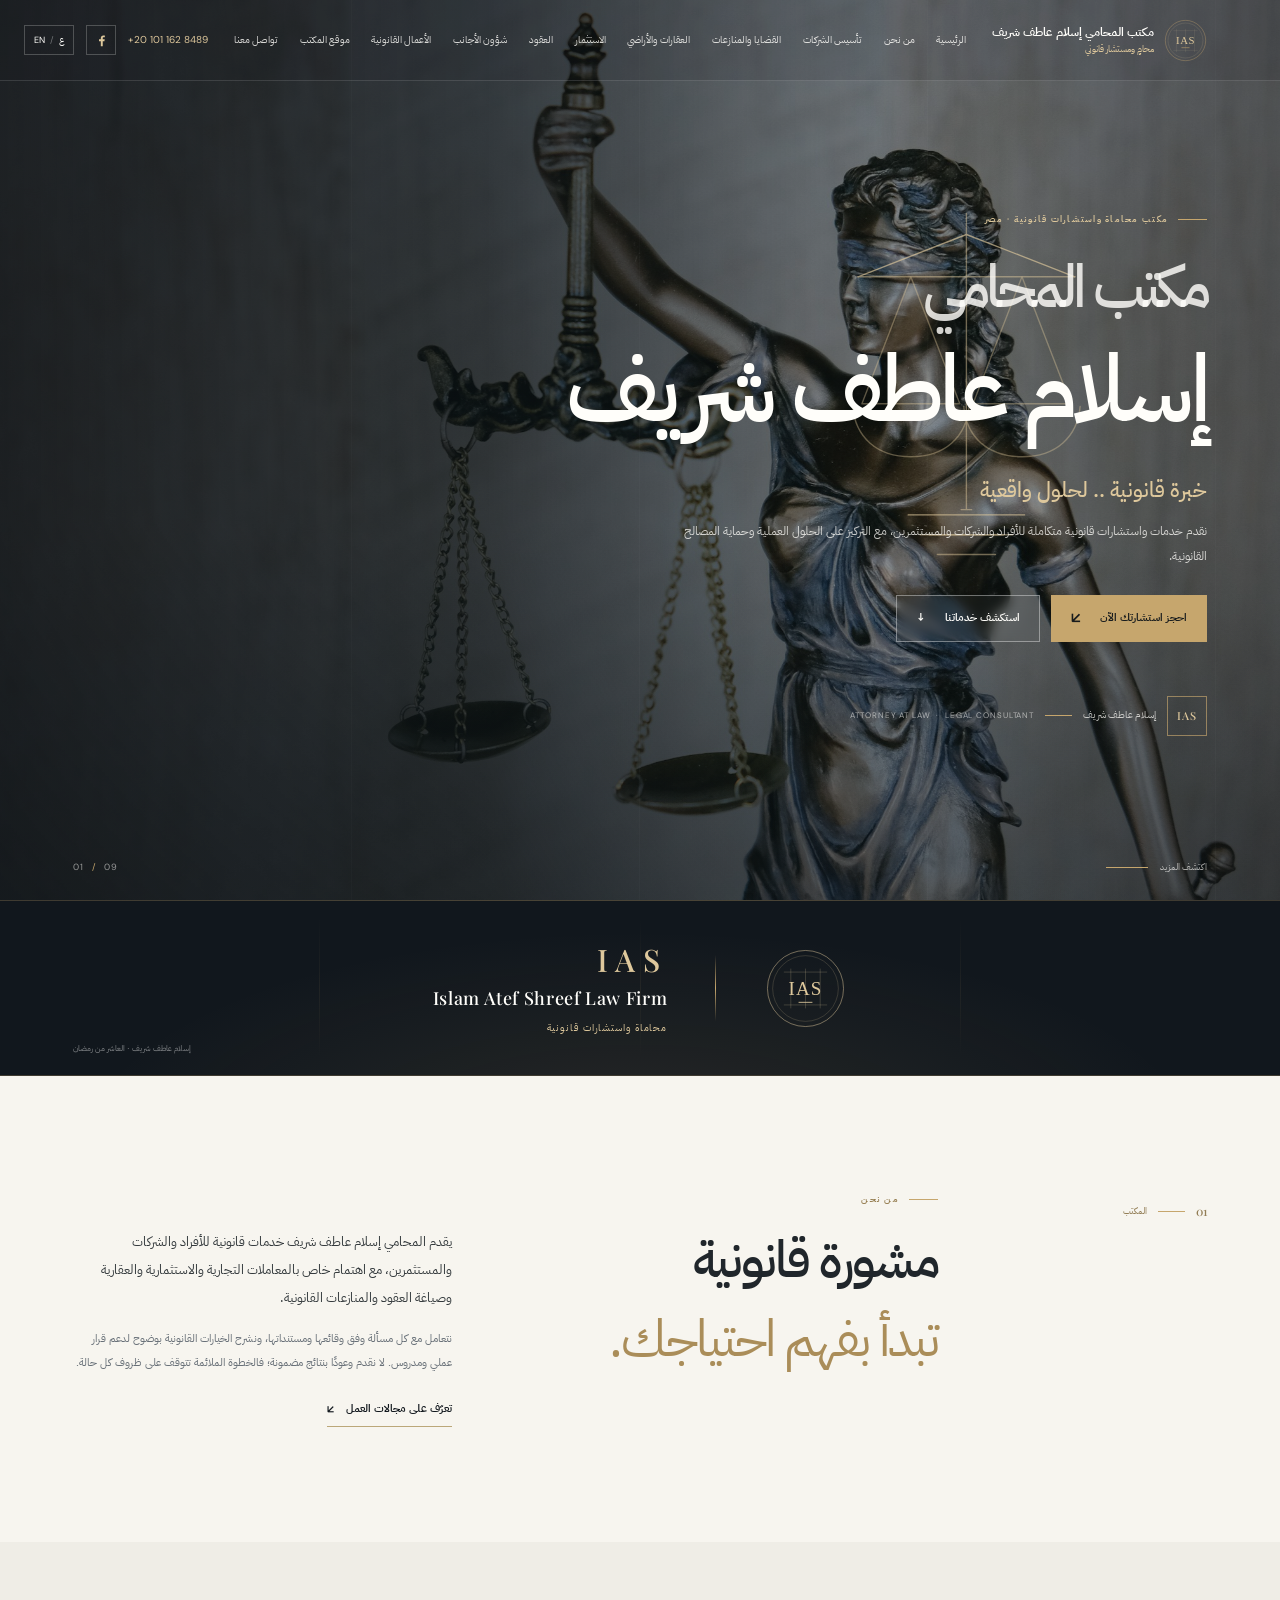
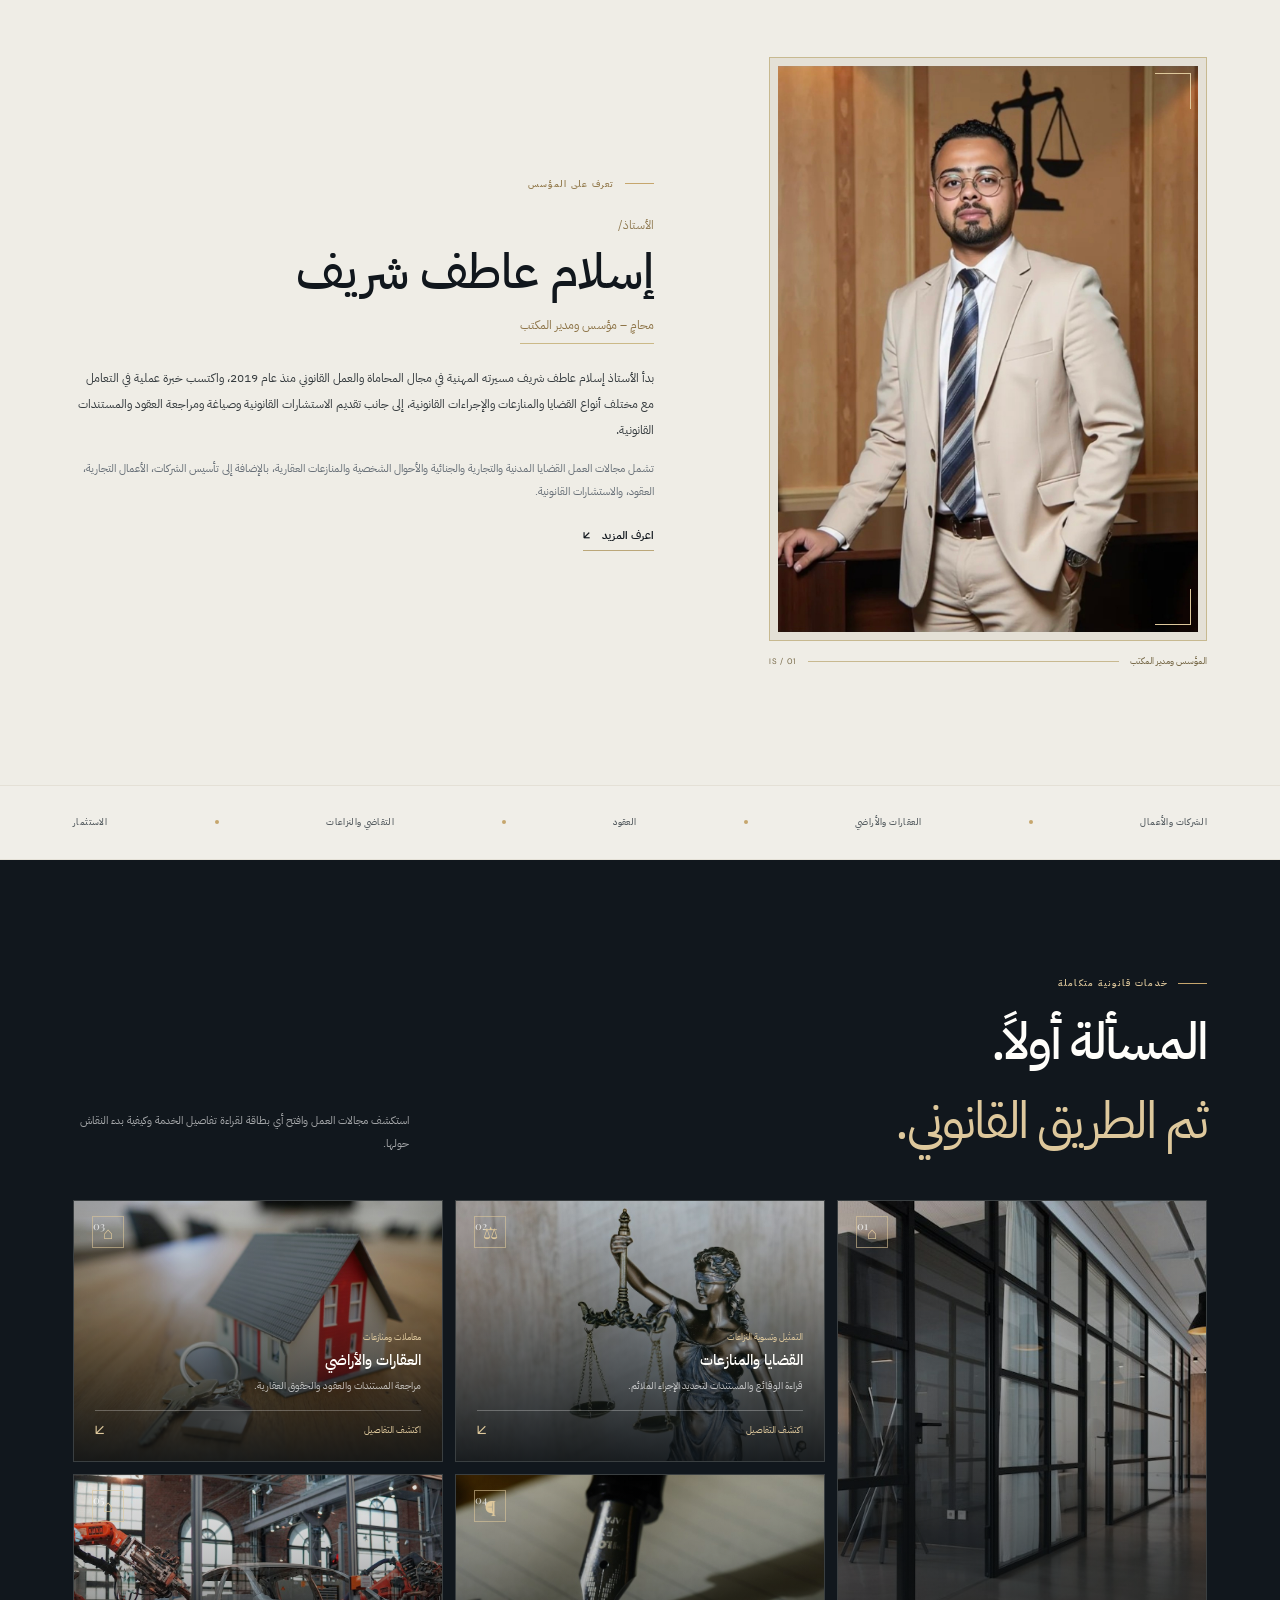
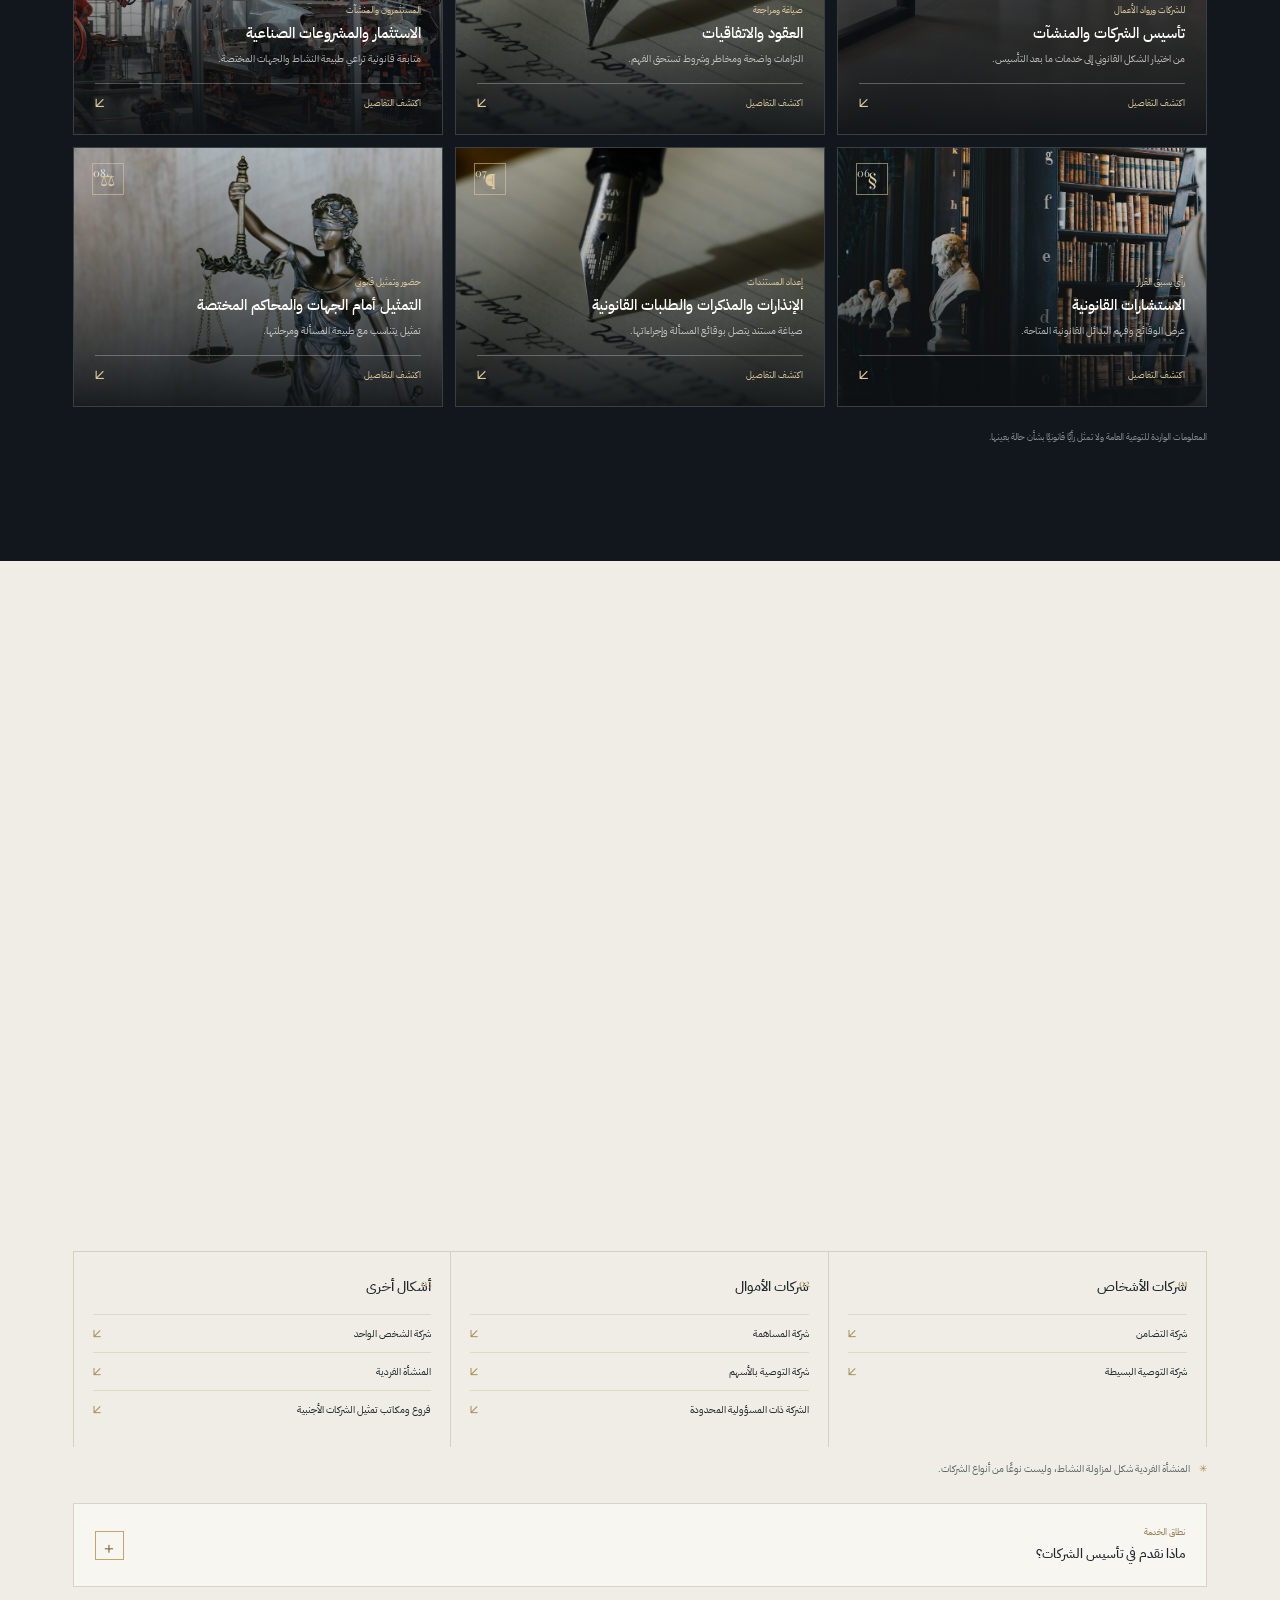
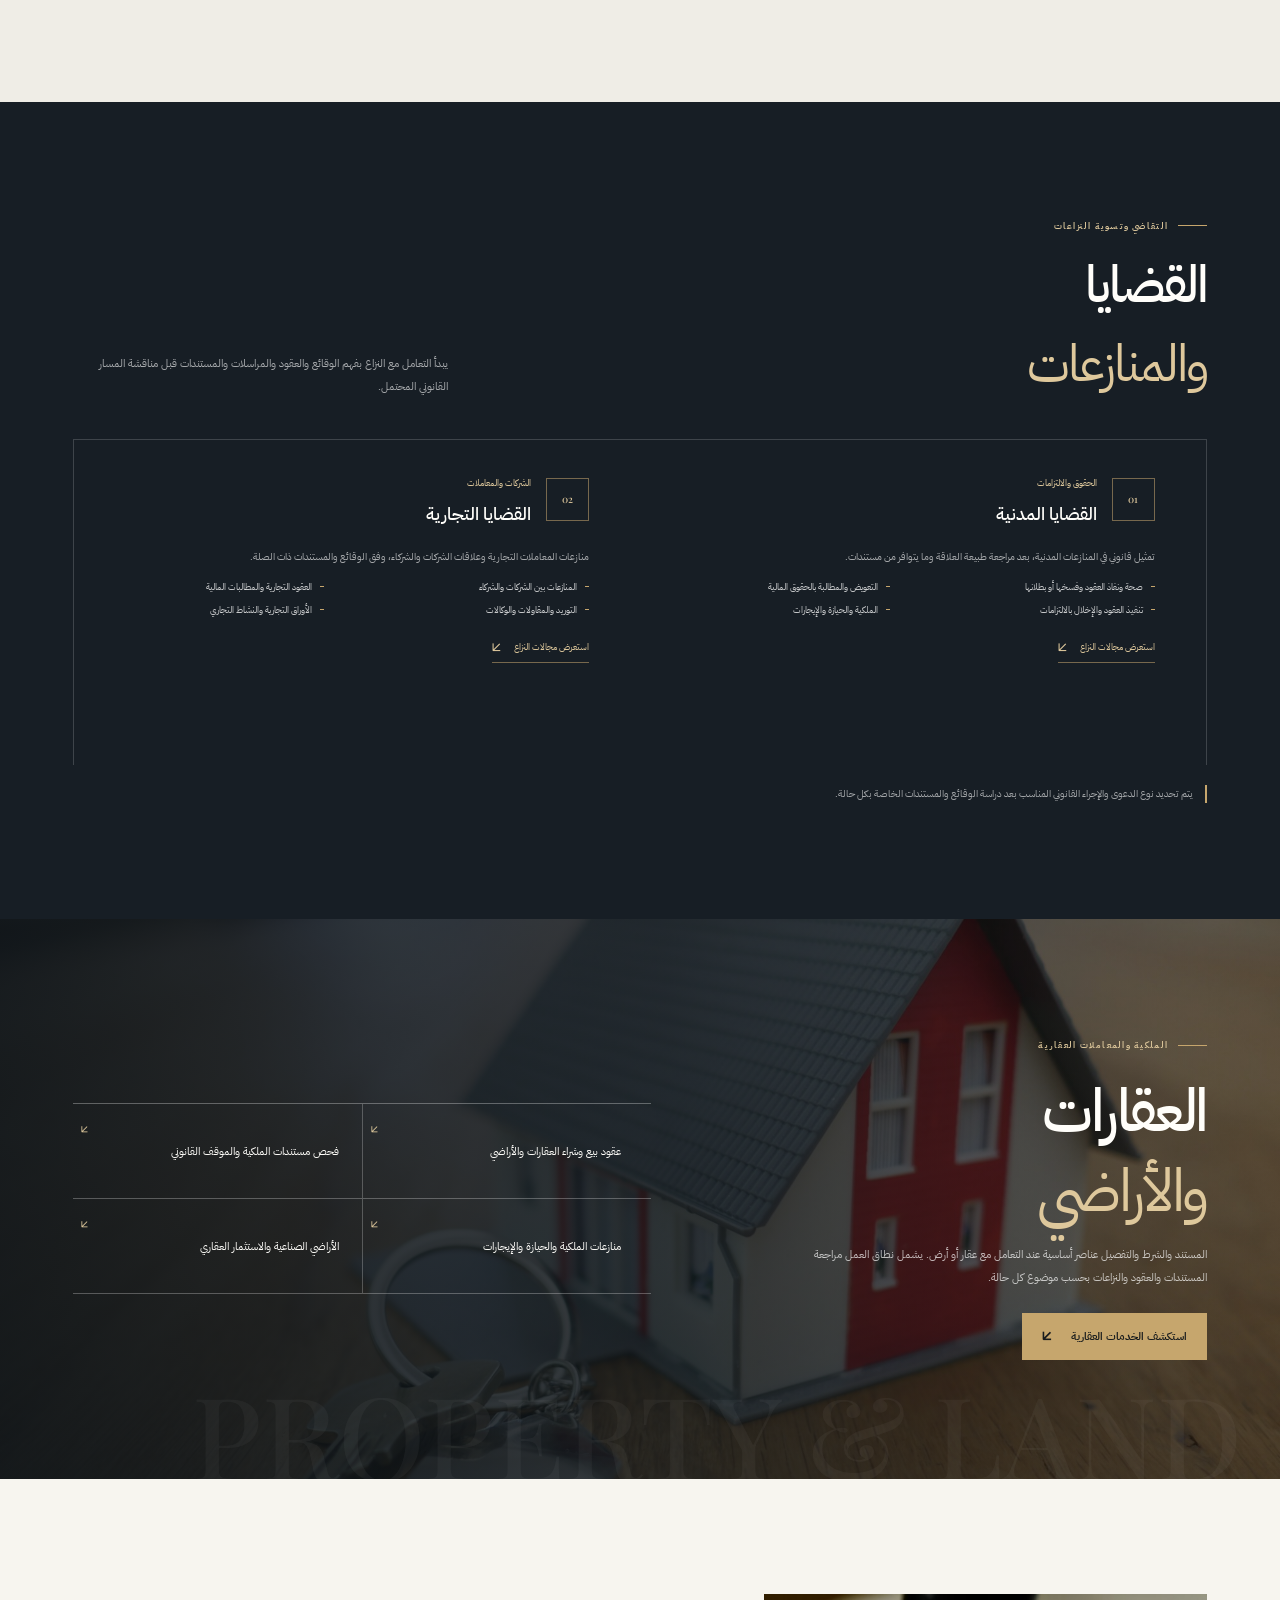
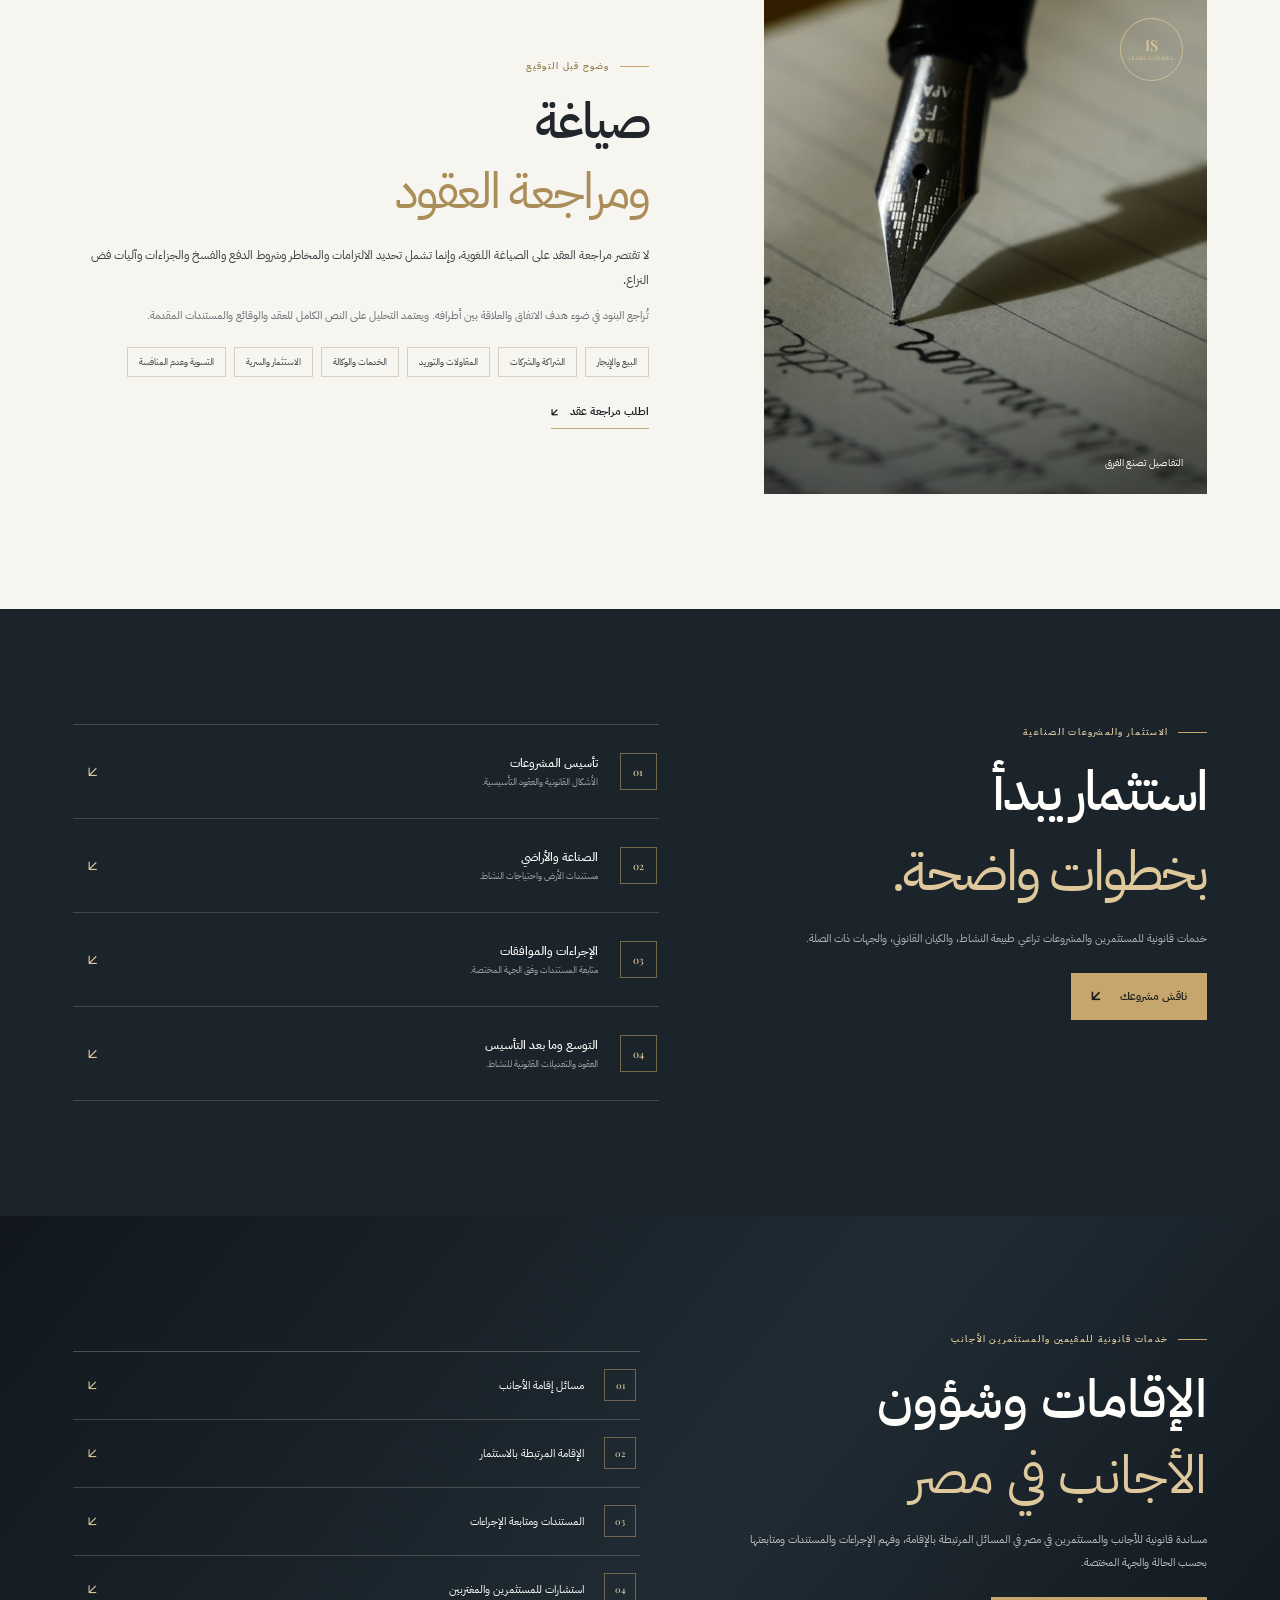
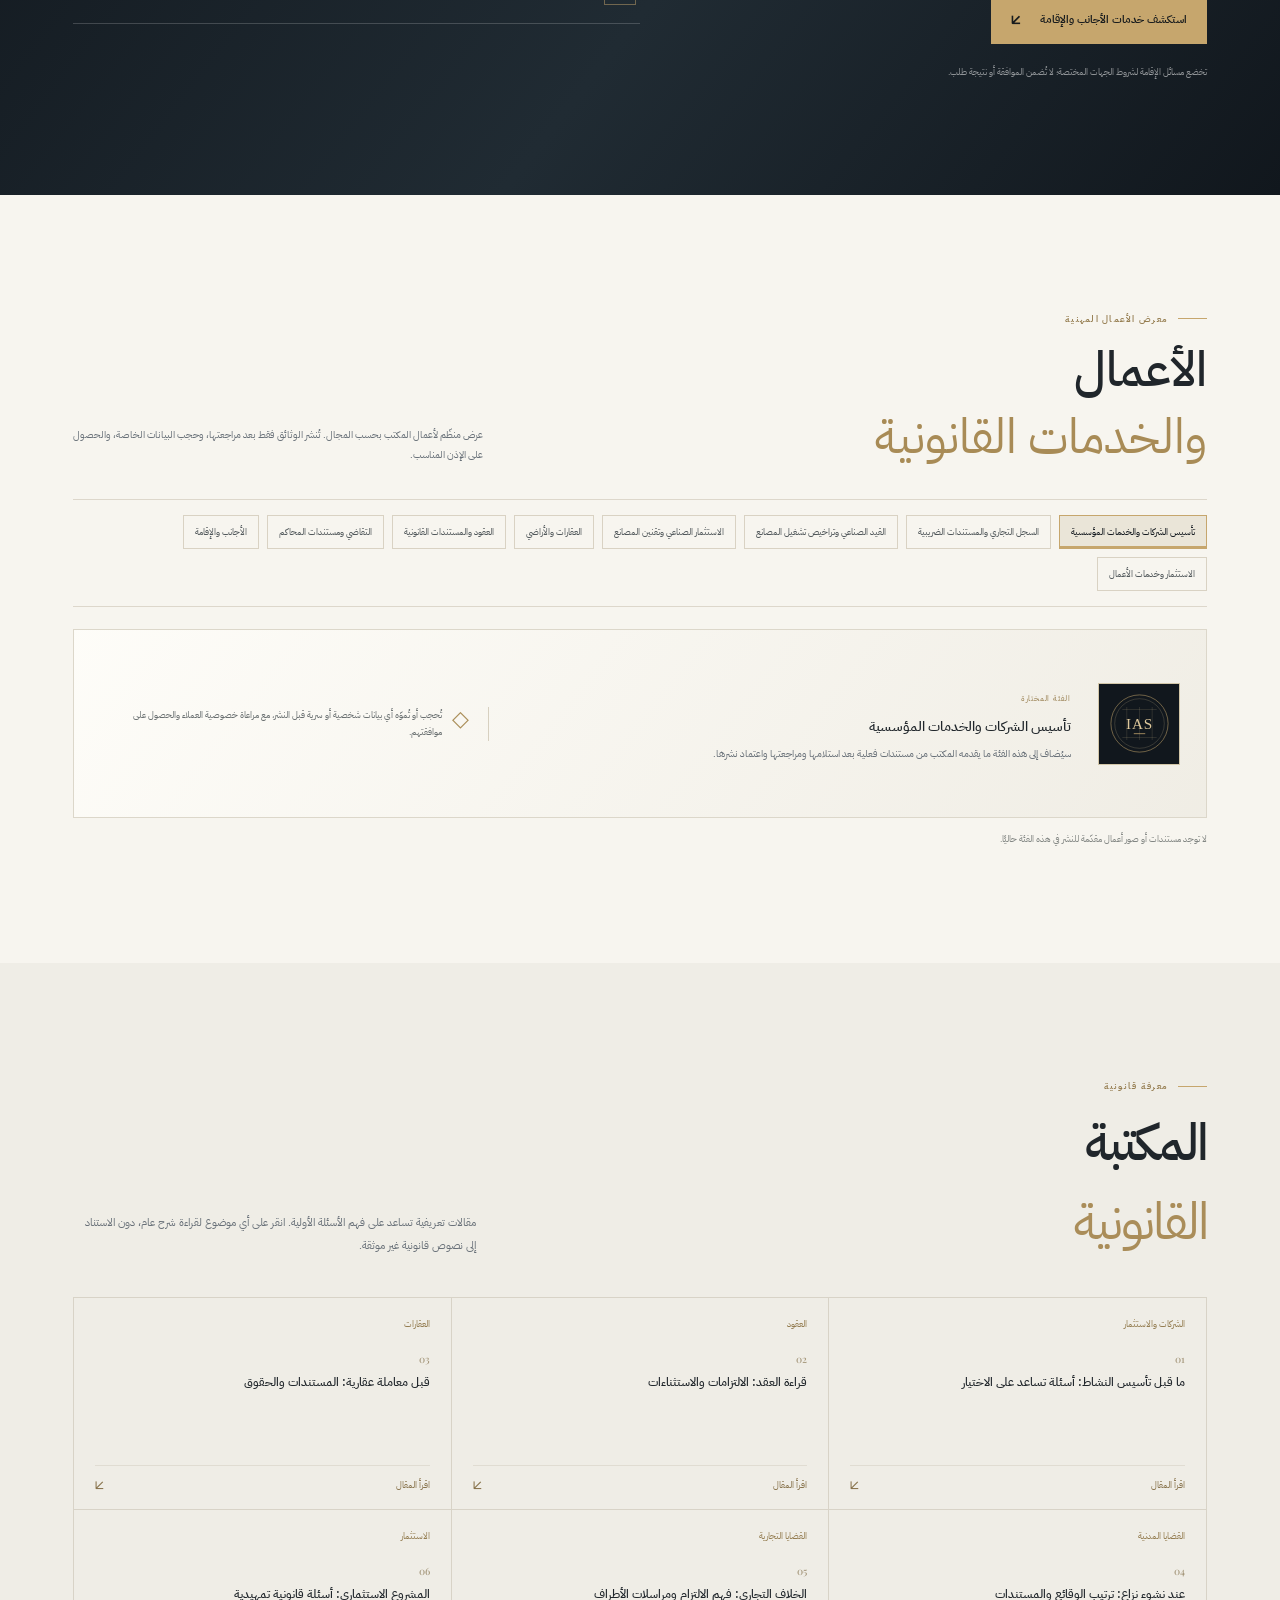
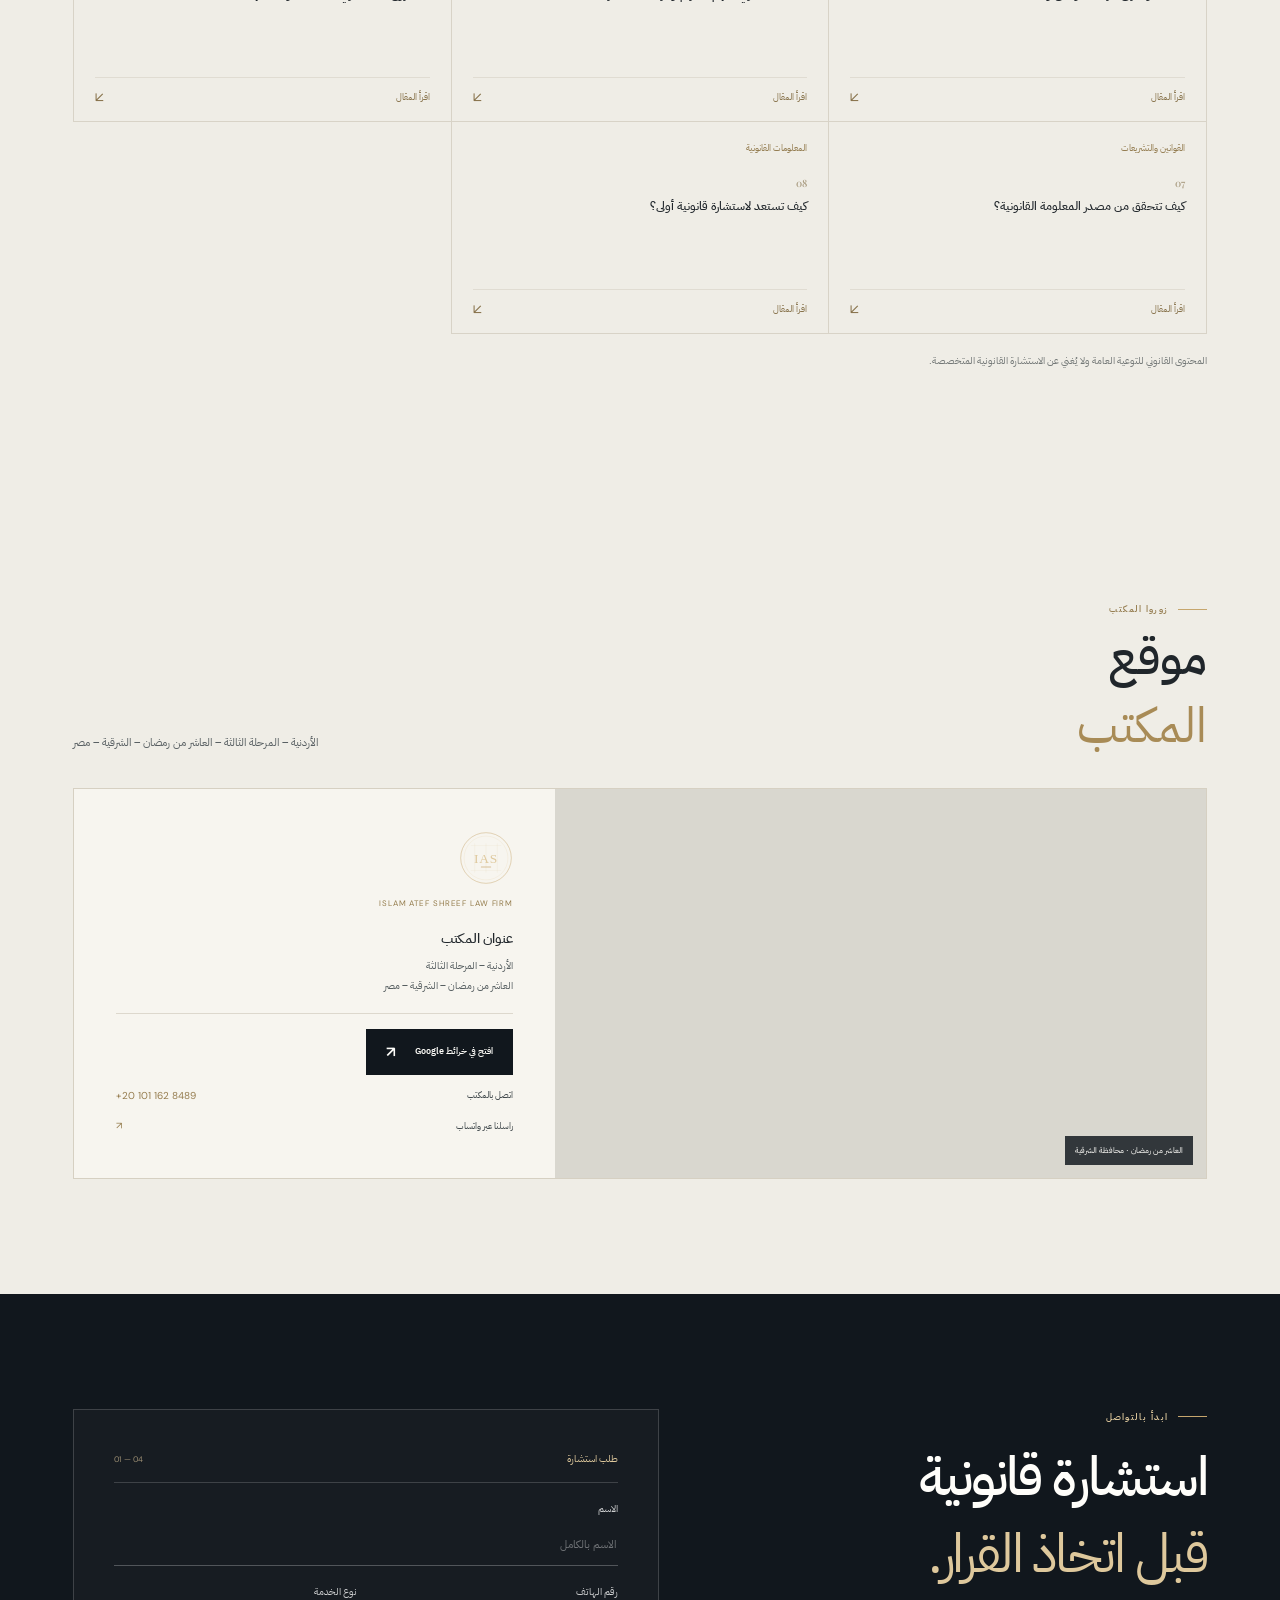
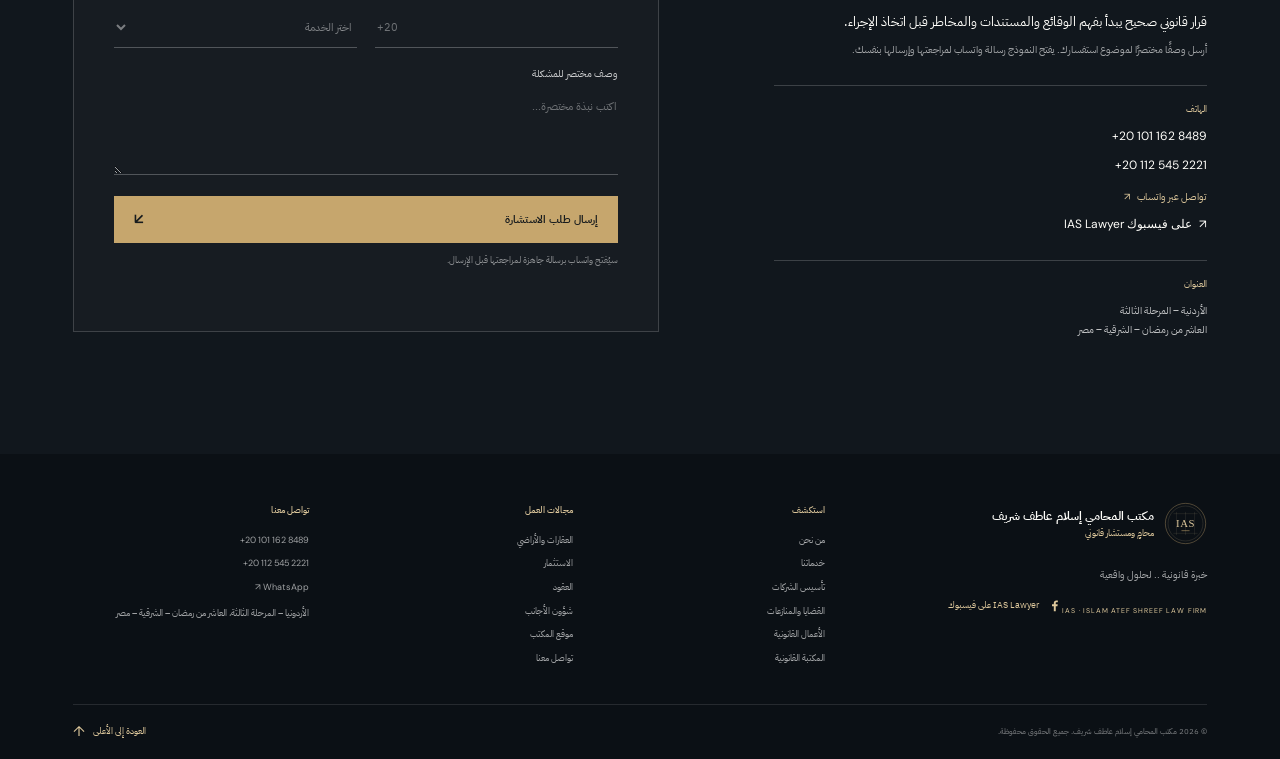
==== index.html @ 376e93d4 "Add files via upload Upload law firm website" ====
<!doctype html>
<html lang="ar" dir="rtl">
<head>
  <meta charset="utf-8">
  <meta name="viewport" content="width=device-width, initial-scale=1">
  <meta name="theme-color" content="#11171d">
  <meta name="description" content="مكتب المحامي إسلام عاطف شريف: خدمات واستشارات قانونية للأفراد والشركات والمستثمرين في العاشر من رمضان والشرقية، مصر.">
  <meta name="keywords" content="محامي العاشر من رمضان, تأسيس شركات مصر, محامي عقارات الشرقية, استشارات قانونية مصر, Islam Atef Shreef Law Firm">
  <meta property="og:type" content="website">
  <meta property="og:title" content="مكتب المحامي إسلام عاطف شريف | ISLAM ATEF SHREEF LAW FIRM">
  <meta property="og:description" content="خبرة قانونية .. لحلول واقعية. خدمات قانونية للأفراد والشركات والمستثمرين في مصر.">
  <meta property="og:image" content="public/images/islam-atef.jpg">
  <meta property="og:locale" content="ar_EG">
  <meta property="og:locale:alternate" content="en_US">
  <title>مكتب المحامي إسلام عاطف شريف | ISLAM ATEF SHREEF LAW FIRM</title>
  <link rel="icon" type="image/svg+xml" href="assets/favicon.svg">
  <link rel="stylesheet" href="assets/fonts.css">
  <link rel="stylesheet" href="style.css">
  <script type="application/ld+json">
  {
    "@context":"https://schema.org",
    "@type":"LegalService",
    "name":"Islam Atef Shreef Law Firm",
    "alternateName":"مكتب المحامي إسلام عاطف شريف",
    "telephone":["+20 101 162 8489","+20 112 545 2221"],
    "address":{"@type":"PostalAddress","streetAddress":"El Ordonia, Phase 3","addressLocality":"10th of Ramadan City","addressRegion":"Sharqia","addressCountry":"EG"},
    "availableLanguage":["Arabic","English"]
  }
  </script>
  <script src="script.js" defer></script>
</head>
<body>
  <a class="skip-link" href="#main" data-i18n="skip">انتقل إلى المحتوى</a>
  <header class="site-header" id="top">
    <div class="header-inner container">
      <a class="brand" href="#top" aria-label="مكتب المحامي إسلام عاطف شريف" data-i18n-aria="brandAr">
        <img src="assets/logo.svg" width="48" height="48" alt="IAS" class="brand-mark" data-i18n-alt="iasLogoAlt">
        <span class="brand-copy"><span class="brand-name" data-i18n="brand">مكتب المحامي إسلام عاطف شريف</span><span class="brand-subtitle" data-i18n="brandSub">محامٍ ومستشار قانوني</span></span>
      </a>
      <nav class="main-nav" id="main-nav" aria-label="التنقل الرئيسي" data-i18n-aria="navLabel">
        <a href="#top" data-i18n="navHome">الرئيسية</a>
        <a href="#about" data-i18n="navAbout">من نحن</a>
        <a href="#incorporation" data-i18n="navCompanies">تأسيس الشركات</a>
        <a href="#disputes" data-i18n="navDisputes">القضايا والمنازعات</a>
        <a href="#real-estate" data-i18n="navProperty">العقارات والأراضي</a>
        <a href="#investment" data-i18n="navInvestment">الاستثمار</a>
        <a href="#contracts" data-i18n="navContracts">العقود</a>
        <a href="#foreigners" data-i18n="navForeigners">شؤون الأجانب</a>
        <a href="#portfolio" data-i18n="navPortfolio">الأعمال القانونية</a>
        <a href="#location" data-i18n="navLocation">موقع المكتب</a>
        <a href="#contact" data-i18n="navContact">تواصل معنا</a>
      </nav>
      <div class="header-actions">
        <a class="header-call" href="tel:+201011628489" aria-label="اتصل بنا على 01011628489" data-i18n-aria="callAr" dir="ltr">+20 101 162 8489</a>
        <a class="facebook-header" href="https://www.facebook.com/IASlawyer" target="_blank" rel="noopener noreferrer" aria-label="IAS Lawyer على فيسبوك" data-i18n-aria="facebookAr"><svg viewBox="0 0 24 24" aria-hidden="true"><path d="M14 21v-8h2.7l.4-3H14V8.1c0-.9.3-1.5 1.6-1.5h1.7V4a22 22 0 0 0-2.4-.1c-2.4 0-4 1.5-4 4.2V10H8v3h2.9v8H14Z"/></svg></a>
        <button class="language-toggle" type="button" aria-label="Switch to English" aria-pressed="false" data-i18n-aria="languageButtonAr"><span class="language-active">ع</span><span class="language-divider">/</span><span>EN</span></button>
        <button class="menu-toggle" type="button" aria-label="فتح القائمة" aria-expanded="false" aria-controls="main-nav" data-i18n-aria="menuOpen" hidden><span></span><span></span></button>
      </div>
    </div>
  </header>

  <main id="main">
    <section class="hero" aria-labelledby="hero-title">
      <div class="hero-image" role="img" aria-label="ميزان العدالة في أجواء قانونية كلاسيكية" data-i18n-aria="heroAlt"></div>
      <div class="hero-shade"></div>
      <div class="hero-grid" aria-hidden="true"></div>
      <div class="hero-content container">
        <p class="eyebrow hero-eyebrow"><span class="eyebrow-rule"></span><span data-i18n="heroOverline">مكتب محاماة واستشارات قانونية · مصر</span></p>
        <h1 id="hero-title"><span class="hero-title-small" data-i18n="heroLineOne">مكتب المحامي</span><span data-i18n="heroLineTwo">إسلام عاطف شريف</span></h1>
        <p class="hero-subtitle" data-i18n="heroSub">خبرة قانونية .. لحلول واقعية</p>
        <p class="hero-description" data-i18n="heroBody">نقدم خدمات واستشارات قانونية متكاملة للأفراد والشركات والمستثمرين، مع التركيز على الحلول العملية وحماية المصالح القانونية.</p>
        <div class="hero-actions">
          <a class="button button-gold" href="#contact"><span data-i18n="heroCta">احجز استشارتك الآن</span><span class="button-icon" aria-hidden="true">↙</span></a>
          <a class="button button-glass" href="#services"><span data-i18n="heroExplore">استكشف خدماتنا</span><span aria-hidden="true">↓</span></a>
        </div>
        <div class="hero-credentials"><span class="hero-credential-mark">IAS</span><span data-i18n="heroCredential">إسلام عاطف شريف</span><span class="credential-separator"></span><span class="hero-credential-en">ATTORNEY AT LAW&nbsp; · &nbsp;LEGAL CONSULTANT</span></div>
      </div>
      <div class="hero-art" aria-hidden="true">
        <svg viewBox="0 0 300 370" fill="none"><path class="scale-main" d="M150 32v224m-82-176h164m-82-34v16m-4 194h8m-39 19h70m-57 15h44"/><path class="scale-pan scale-pan-one" d="m108 80-37 96h74l-37-96Zm-44 98c2 23 18 38 44 38s42-15 44-38"/><path class="scale-pan scale-pan-two" d="m192 80-37 96h74l-37-96Zm-44 98c2 23 18 38 44 38s42-15 44-38"/><path class="scale-detail" d="M150 48 68 80m82-32 82 32M106 260h88m-72 15h56"/></svg>
      </div>
      <a class="hero-scroll" href="#about"><span data-i18n="scroll">اكتشف المزيد</span><i aria-hidden="true"></i></a>
      <span class="hero-index" aria-hidden="true">01 <i>/</i> 09</span>
    </section>

    <section class="brand-signature" aria-label="هوية المكتب" data-i18n-aria="brandVisualAria">
      <div class="container brand-signature-inner">
        <svg class="brand-signature-emblem" viewBox="0 0 96 96" role="img" aria-label="IAS" data-i18n-aria="iasLogoAlt">
          <circle cx="48" cy="48" r="44" fill="none" stroke="currentColor" stroke-opacity=".56"/>
          <circle cx="48" cy="48" r="38" fill="none" stroke="currentColor" stroke-opacity=".2"/>
          <path d="M23 29h50M23 67h50M31 25v46m17-46v46m17-46v46" stroke="currentColor" stroke-opacity=".24"/>
          <text x="48" y="56" fill="currentColor" font-family="Georgia,serif" font-size="22" letter-spacing="1.2" text-anchor="middle">IAS</text>
          <path d="M40 64h16" stroke="currentColor"/>
        </svg>
        <span class="brand-signature-rule" aria-hidden="true"></span>
        <div class="brand-signature-copy">
          <span class="brand-signature-monogram">IAS</span>
          <span class="brand-signature-name" data-i18n="brandVisualName">Islam Atef Shreef Law Firm</span>
          <span class="brand-signature-arabic" data-i18n="brandVisualArabic">محاماة واستشارات قانونية</span>
        </div>
        <span class="brand-signature-edition" data-i18n="brandVisualEdition">إسلام عاطف شريف · العاشر من رمضان</span>
      </div>
      <div class="signature-lines" aria-hidden="true"><span></span><span></span><span></span></div>
    </section>

    <section class="editorial-intro section-pad" id="about" aria-labelledby="about-title">
      <div class="container intro-layout">
        <div class="section-index reveal"><span>01</span><i></i><span data-i18n="aboutIndex">المكتب</span></div>
        <div class="intro-heading reveal">
          <p class="eyebrow"><span class="eyebrow-rule"></span><span data-i18n="aboutOverline">من نحن</span></p>
          <h2 id="about-title"><span data-i18n="aboutTitleA">مشورة قانونية</span><br><em data-i18n="aboutTitleB">تبدأ بفهم احتياجك.</em></h2>
        </div>
        <div class="intro-copy reveal">
          <p class="intro-lead" data-i18n="aboutLead">يقدم المحامي إسلام عاطف شريف خدمات قانونية للأفراد والشركات والمستثمرين، مع اهتمام خاص بالمعاملات التجارية والاستثمارية والعقارية وصياغة العقود والمنازعات القانونية.</p>
          <p class="body-muted" data-i18n="aboutBody">نتعامل مع كل مسألة وفق وقائعها ومستنداتها، ونشرح الخيارات القانونية بوضوح لدعم قرار عملي ومدروس. لا نقدم وعودًا بنتائج مضمونة؛ فالخطوة الملائمة تتوقف على ظروف كل حالة.</p>
          <a href="#services" class="inline-link"><span data-i18n="aboutLink">تعرّف على مجالات العمل</span><i aria-hidden="true">↙</i></a>
        </div>
      </div>
    </section>

    <section class="founder section-pad" id="founder" aria-labelledby="founder-title">
      <div class="container founder-layout">
        <div class="founder-portrait-wrap reveal">
          <div class="founder-portrait-frame">
            <img class="founder-portrait" src="public/images/islam-atef.jpg" width="1536" height="1536" alt="الأستاذ إسلام عاطف شريف، مؤسس ومدير المكتب" data-i18n-alt="founderPortraitAlt" loading="lazy" decoding="async">
            <span class="portrait-corner portrait-corner-top" aria-hidden="true"></span>
            <span class="portrait-corner portrait-corner-bottom" aria-hidden="true"></span>
          </div>
          <span class="portrait-caption"><span data-i18n="founderPortraitCaption">المؤسس ومدير المكتب</span><i></i><span class="portrait-caption-index">IS / 01</span></span>
        </div>
        <div class="founder-copy reveal">
          <p class="eyebrow"><span class="eyebrow-rule"></span><span data-i18n="founderOverline">تعرف على المؤسس</span></p>
          <p class="founder-name-prefix" data-i18n="founderPrefix">الأستاذ/</p>
          <h2 id="founder-title" data-i18n="founderName">إسلام عاطف شريف</h2>
          <p class="founder-role" data-i18n="founderTitle">محامٍ – مؤسس ومدير المكتب</p>
          <p class="founder-bio" data-i18n="founderBio">بدأ الأستاذ إسلام عاطف شريف مسيرته المهنية في مجال المحاماة والعمل القانوني منذ عام 2019، واكتسب خبرة عملية في التعامل مع مختلف أنواع القضايا والمنازعات والإجراءات القانونية، إلى جانب تقديم الاستشارات القانونية وصياغة ومراجعة العقود والمستندات القانونية.</p>
          <p class="founder-practice-line" data-i18n="founderPracticeSummary">تشمل مجالات العمل القضايا المدنية والتجارية والجنائية والأحوال الشخصية والمنازعات العقارية، بالإضافة إلى تأسيس الشركات، الأعمال التجارية، العقود، والاستشارات القانونية.</p>
          <button class="inline-link founder-more" type="button" data-detail="founder-profile" aria-haspopup="dialog"><span data-i18n="founderLearnMore">اعرف المزيد</span><i aria-hidden="true">↙</i></button>
        </div>
      </div>
    </section>

    <section class="focus-strip" aria-label="مجالات العمل" data-i18n-aria="focusAria">
      <div class="container focus-inner">
        <span data-i18n="focusOne">الشركات والأعمال</span><i></i><span data-i18n="focusTwo">العقارات والأراضي</span><i></i><span data-i18n="focusThree">العقود</span><i></i><span data-i18n="focusFour">التقاضي والنزاعات</span><i></i><span data-i18n="focusFive">الاستثمار</span>
      </div>
    </section>

    <section class="services section-pad" id="services" aria-labelledby="services-title">
      <div class="container">
        <div class="section-heading-row reveal">
          <div><p class="eyebrow eyebrow-light"><span class="eyebrow-rule"></span><span data-i18n="servicesOverline">خدمات قانونية متكاملة</span></p><h2 id="services-title"><span data-i18n="servicesTitleA">المسألة أولاً.</span><br><em data-i18n="servicesTitleB">ثم الطريق القانوني.</em></h2></div>
          <p data-i18n="servicesLead">استكشف مجالات العمل وافتح أي بطاقة لقراءة تفاصيل الخدمة وكيفية بدء النقاش حولها.</p>
        </div>
        <div class="service-overview-grid">
          <button class="feature-card feature-card-tall reveal" type="button" data-detail="company" aria-haspopup="dialog">
            <span class="feature-image image-company" role="img" aria-label="مكتب شركة واجتماع أعمال" data-i18n-aria="companyImageAlt"></span><span class="feature-shade"></span>
            <span class="feature-number">01</span><span class="feature-symbol" aria-hidden="true">⌂</span><span class="feature-content"><span class="feature-kicker" data-i18n="companyKicker">للشركات ورواد الأعمال</span><span class="feature-title" data-i18n="companyTitle">تأسيس الشركات والمنشآت</span><span class="feature-desc" data-i18n="companyCardBody">من اختيار الشكل القانوني إلى خدمات ما بعد التأسيس.</span><span class="feature-action"><span data-i18n="readDetails">اكتشف التفاصيل</span><i>↙</i></span></span>
          </button>
          <button class="feature-card reveal" type="button" data-detail="litigation" aria-haspopup="dialog">
            <span class="feature-image image-court" role="img" aria-label="تفاصيل معمارية لقاعات المحاكم" data-i18n-aria="courtImageAlt"></span><span class="feature-shade"></span>
            <span class="feature-number">02</span><span class="feature-symbol" aria-hidden="true">⚖</span><span class="feature-content"><span class="feature-kicker" data-i18n="litigationKicker">التمثيل وتسوية النزاعات</span><span class="feature-title" data-i18n="litigationTitle">القضايا والمنازعات</span><span class="feature-desc" data-i18n="litigationCardBody">قراءة الوقائع والمستندات لتحديد الإجراء الملائم.</span><span class="feature-action"><span data-i18n="readDetails">اكتشف التفاصيل</span><i>↙</i></span></span>
          </button>
          <button class="feature-card reveal" type="button" data-detail="property" aria-haspopup="dialog">
            <span class="feature-image image-property" role="img" aria-label="مبان وعقارات في أفق المدينة" data-i18n-aria="propertyImageAlt"></span><span class="feature-shade"></span>
            <span class="feature-number">03</span><span class="feature-symbol" aria-hidden="true">⌂</span><span class="feature-content"><span class="feature-kicker" data-i18n="propertyKicker">معاملات ومنازعات</span><span class="feature-title" data-i18n="propertyTitle">العقارات والأراضي</span><span class="feature-desc" data-i18n="propertyCardBody">مراجعة المستندات والعقود والحقوق العقارية.</span><span class="feature-action"><span data-i18n="readDetails">اكتشف التفاصيل</span><i>↙</i></span></span>
          </button>
          <button class="feature-card reveal" type="button" data-detail="contracts" aria-haspopup="dialog">
            <span class="feature-image image-contracts" role="img" aria-label="وثيقة قانونية وقلم حبر" data-i18n-aria="contractsImageAlt"></span><span class="feature-shade"></span>
            <span class="feature-number">04</span><span class="feature-symbol" aria-hidden="true">¶</span><span class="feature-content"><span class="feature-kicker" data-i18n="contractsKicker">صياغة ومراجعة</span><span class="feature-title" data-i18n="contractsTitle">العقود والاتفاقيات</span><span class="feature-desc" data-i18n="contractsCardBody">التزامات واضحة ومخاطر وشروط تستحق الفهم.</span><span class="feature-action"><span data-i18n="readDetails">اكتشف التفاصيل</span><i>↙</i></span></span>
          </button>
          <button class="feature-card feature-card-wide reveal" type="button" data-detail="investment" aria-haspopup="dialog">
            <span class="feature-image image-investment" role="img" aria-label="مصنع ومنشآت صناعية للاستثمار" data-i18n-aria="investmentImageAlt"></span><span class="feature-shade"></span>
            <span class="feature-number">05</span><span class="feature-symbol" aria-hidden="true">⌂</span><span class="feature-content"><span class="feature-kicker" data-i18n="investmentKicker">المستثمرون والمنشآت</span><span class="feature-title" data-i18n="investmentTitle">الاستثمار والمشروعات الصناعية</span><span class="feature-desc" data-i18n="investmentCardBody">متابعة قانونية تراعي طبيعة النشاط والجهات المختصة.</span><span class="feature-action"><span data-i18n="readDetails">اكتشف التفاصيل</span><i>↙</i></span></span>
          </button>
          <button class="feature-card reveal" type="button" data-detail="consultation" aria-haspopup="dialog">
            <span class="feature-image image-consultation" role="img" aria-label="كتب قانونية في مكتبة كلاسيكية" data-i18n-aria="consultationImageAlt"></span><span class="feature-shade"></span>
            <span class="feature-number">06</span><span class="feature-symbol" aria-hidden="true">§</span><span class="feature-content"><span class="feature-kicker" data-i18n="consultKicker">رأي يسبق القرار</span><span class="feature-title" data-i18n="consultTitle">الاستشارات القانونية</span><span class="feature-desc" data-i18n="consultCardBody">عرض الوقائع وفهم البدائل القانونية المتاحة.</span><span class="feature-action"><span data-i18n="readDetails">اكتشف التفاصيل</span><i>↙</i></span></span>
          </button>
          <button class="feature-card reveal" type="button" data-detail="legal-documents" aria-haspopup="dialog">
            <span class="feature-image image-contracts" role="img" aria-label="مستند قانوني قيد الإعداد" data-i18n-aria="documentsImageAlt"></span><span class="feature-shade"></span>
            <span class="feature-number">07</span><span class="feature-symbol" aria-hidden="true">¶</span><span class="feature-content"><span class="feature-kicker" data-i18n="documentsKicker">إعداد المستندات</span><span class="feature-title" data-i18n="documentsTitle">الإنذارات والمذكرات والطلبات القانونية</span><span class="feature-desc" data-i18n="documentsCardBody">صياغة مستند يتصل بوقائع المسألة وإجراءاتها.</span><span class="feature-action"><span data-i18n="readDetails">اكتشف التفاصيل</span><i>↙</i></span></span>
          </button>
          <button class="feature-card reveal" type="button" data-detail="representation" aria-haspopup="dialog">
            <span class="feature-image image-court" role="img" aria-label="قاعة محكمة رسمية" data-i18n-aria="representationImageAlt"></span><span class="feature-shade"></span>
            <span class="feature-number">08</span><span class="feature-symbol" aria-hidden="true">⚖</span><span class="feature-content"><span class="feature-kicker" data-i18n="representationKicker">حضور وتمثيل قانوني</span><span class="feature-title" data-i18n="representationTitle">التمثيل أمام الجهات والمحاكم المختصة</span><span class="feature-desc" data-i18n="representationCardBody">تمثيل يتناسب مع طبيعة المسألة ومرحلتها.</span><span class="feature-action"><span data-i18n="readDetails">اكتشف التفاصيل</span><i>↙</i></span></span>
          </button>
        </div>
        <p class="services-legal-note" data-i18n="generalDisclaimer">المعلومات الواردة للتوعية العامة ولا تمثل رأيًا قانونيًا بشأن حالة بعينها.</p>
      </div>
    </section>

    <section class="incorporation section-pad" id="incorporation" aria-labelledby="inc-title">
      <div class="container">
        <div class="incorporation-layout">
          <div class="incorporation-copy reveal">
            <p class="eyebrow"><span class="eyebrow-rule"></span><span data-i18n="incOverline">بداية قانونية مدروسة</span></p>
            <h2 id="inc-title"><span data-i18n="incTitleA">تأسيس الشركات</span><br><em data-i18n="incTitleB">والمنشآت</em></h2>
            <p class="inc-lead" data-i18n="incLead">نقدم خدمات تأسيس الشركات والمنشآت ومتابعة الإجراءات القانونية والإدارية المرتبطة بها، مع المساعدة في اختيار الشكل القانوني المناسب للنشاط وفقًا لطبيعة المشروع واحتياجات المستثمر.</p>
            <p class="body-muted" data-i18n="incBody">يتوقف الاختيار على عناصر مثل طبيعة النشاط، وهيكل الملكية، ورأس المال والمتطلبات القانونية السارية. تُراجع الخيارات مع مراعاة ظروف المشروع والتحقق من الإجراءات لدى الجهات الرسمية المختصة.</p>
            <a href="#contact" class="button button-dark"><span data-i18n="incCta">ناقش تأسيس مشروعك</span><span class="button-icon">↙</span></a>
          </div>
          <div class="incorporation-image reveal"><img src="assets/images/incorporation.jpg" alt="مساحة عمل معاصرة لاجتماع تجاري" data-i18n-alt="incImageAlt" loading="lazy"><span class="image-caption"><span data-i18n="incImageCaption">الشكل القانوني المناسب يبدأ بفهم النشاط</span><i></i></span><span class="image-index">CORPORATE / 01</span></div>
        </div>

        <div class="company-formats">
          <div class="formats-heading reveal"><div><p class="eyebrow"><span class="eyebrow-rule"></span><span data-i18n="formatsOverline">أشكال وكيانات مختلفة</span></p><h3 data-i18n="formatsTitle">لكل نشاط هيكله المناسب.</h3></div><p data-i18n="formatsNote">البيان تعريفي عام؛ توافر الشكل وشروطه يحددان بعد مراجعة النشاط والإجراءات الرسمية السارية.</p></div>
          <div class="format-groups">
            <article class="format-group reveal"><span class="format-index">01</span><h4 data-i18n="formatPeople">شركات الأشخاص</h4><button class="format-card" type="button" data-detail="partnership" aria-haspopup="dialog"><span data-i18n="formatGeneral">شركة التضامن</span><i>↙</i></button><button class="format-card" type="button" data-detail="limited-partnership" aria-haspopup="dialog"><span data-i18n="formatLimitedPartnership">شركة التوصية البسيطة</span><i>↙</i></button></article>
            <article class="format-group reveal"><span class="format-index">02</span><h4 data-i18n="formatCapital">شركات الأموال</h4><button class="format-card" type="button" data-detail="joint-stock" aria-haspopup="dialog"><span data-i18n="formatJointStock">شركة المساهمة</span><i>↙</i></button><button class="format-card" type="button" data-detail="stock-partnership" aria-haspopup="dialog"><span data-i18n="formatStockPartnership">شركة التوصية بالأسهم</span><i>↙</i></button><button class="format-card" type="button" data-detail="llc" aria-haspopup="dialog"><span data-i18n="formatLLC">الشركة ذات المسؤولية المحدودة</span><i>↙</i></button></article>
            <article class="format-group reveal"><span class="format-index">03</span><h4 data-i18n="formatOther">أشكال أخرى</h4><button class="format-card" type="button" data-detail="one-person" aria-haspopup="dialog"><span data-i18n="formatOnePerson">شركة الشخص الواحد</span><i>↙</i></button><button class="format-card" type="button" data-detail="establishment" aria-haspopup="dialog"><span data-i18n="formatEstablishment">المنشأة الفردية</span><i>↙</i></button><button class="format-card" type="button" data-detail="foreign-branch" aria-haspopup="dialog"><span data-i18n="formatForeign">فروع ومكاتب تمثيل الشركات الأجنبية</span><i>↙</i></button></article>
          </div>
          <p class="establishment-note"><span aria-hidden="true">✳</span><span data-i18n="establishmentDisclaimer">المنشأة الفردية شكل لمزاولة النشاط، وليست نوعًا من أنواع الشركات.</span></p>
        </div>

        <details class="what-we-do reveal">
          <summary><span><span class="summary-kicker" data-i18n="offerKicker">نطاق الخدمة</span><strong data-i18n="offerTitle">ماذا نقدم في تأسيس الشركات؟</strong></span><span class="summary-icon" aria-hidden="true">+</span></summary>
          <div class="offer-content"><p data-i18n="offerIntro">بحسب طبيعة النشاط والشكل القانوني المختار، يمكن أن يشمل نطاق الدعم ما يلي:</p><ul class="check-grid">
            <li data-i18n="offer1">دراسة النشاط والمساعدة في اختيار الشكل القانوني</li><li data-i18n="offer2">تجهيز ومراجعة مستندات التأسيس</li><li data-i18n="offer3">صياغة ومراجعة عقود التأسيس والأنظمة</li><li data-i18n="offer4">اختيار الاسم التجاري ومتابعة الإجراءات المقررة</li><li data-i18n="offer5">متابعة إجراءات السجل التجاري والبطاقة الضريبية لدى الجهات المختصة</li><li data-i18n="offer6">متابعة إجراءات التأسيس والمستندات ذات الصلة</li><li data-i18n="offer7">خدمات قانونية للشركات بعد التأسيس</li><li data-i18n="offer8">تعديل عقود الشركات وأنظمتها وفق المتطلبات</li><li data-i18n="offer9">دراسة إجراءات زيادة أو تخفيض رأس المال</li><li data-i18n="offer10">تغيير المديرين أو الشركاء عند الاقتضاء</li><li data-i18n="offer11">تعديل النشاط أو العنوان وفق الإجراء المطبق</li><li data-i18n="offer12">متابعة مسائل الاندماج أو التصفية عند الحاجة</li>
          </ul><p class="offer-caveat" data-i18n="offerCaveat">تختلف الإجراءات والمستندات بحسب الشكل القانوني والنشاط والجهة المختصة. لا تتضمن هذه الصفحة تحديد رسوم أو مدد زمنية أو ضمانًا لقبول إجراء.</p></div>
        </details>
      </div>
    </section>

    <section class="disputes section-pad" id="disputes" aria-labelledby="disputes-title">
      <div class="container">
        <div class="section-heading-row light-heading reveal"><div><p class="eyebrow eyebrow-light"><span class="eyebrow-rule"></span><span data-i18n="disputesOverline">التقاضي وتسوية النزاعات</span></p><h2 id="disputes-title"><span data-i18n="disputesTitleA">القضايا</span><br><em data-i18n="disputesTitleB">والمنازعات</em></h2></div><p data-i18n="disputesLead">يبدأ التعامل مع النزاع بفهم الوقائع والعقود والمراسلات والمستندات قبل مناقشة المسار القانوني المحتمل.</p></div>
        <div class="dispute-grid">
          <article class="dispute-card reveal"><div class="dispute-card-head"><span class="outline-icon" aria-hidden="true">01</span><div><span class="card-overline" data-i18n="civilOverline">الحقوق والالتزامات</span><h3 data-i18n="civilTitle">القضايا المدنية</h3></div></div><p data-i18n="civilIntro">تمثيل قانوني في المنازعات المدنية، بعد مراجعة طبيعة العلاقة وما يتوافر من مستندات.</p><ul class="topic-list"><li data-i18n="civil1">صحة ونفاذ العقود وفسخها أو بطلانها</li><li data-i18n="civil2">التعويض والمطالبة بالحقوق المالية</li><li data-i18n="civil3">تنفيذ العقود والإخلال بالالتزامات</li><li data-i18n="civil4">الملكية والحيازة والإيجارات</li></ul><button class="text-button" type="button" data-detail="civil-cases" aria-haspopup="dialog"><span data-i18n="viewCategories">استعرض مجالات النزاع</span><i>↙</i></button></article>
          <article class="dispute-card reveal"><div class="dispute-card-head"><span class="outline-icon" aria-hidden="true">02</span><div><span class="card-overline" data-i18n="commercialOverline">الشركات والمعاملات</span><h3 data-i18n="commercialTitle">القضايا التجارية</h3></div></div><p data-i18n="commercialIntro">منازعات المعاملات التجارية وعلاقات الشركات والشركاء، وفق الوقائع والمستندات ذات الصلة.</p><ul class="topic-list"><li data-i18n="commercial1">المنازعات بين الشركات والشركاء</li><li data-i18n="commercial2">العقود التجارية والمطالبات المالية</li><li data-i18n="commercial3">التوريد والمقاولات والوكالات</li><li data-i18n="commercial4">الأوراق التجارية والنشاط التجاري</li></ul><button class="text-button" type="button" data-detail="commercial-cases" aria-haspopup="dialog"><span data-i18n="viewCategories">استعرض مجالات النزاع</span><i>↙</i></button></article>
        </div>
        <p class="legal-disclaimer" data-i18n="caseDisclaimer">يتم تحديد نوع الدعوى والإجراء القانوني المناسب بعد دراسة الوقائع والمستندات الخاصة بكل حالة.</p>
      </div>
    </section>

    <section class="property-section" id="real-estate" aria-labelledby="property-title">
      <div class="property-photo" role="img" aria-label="عمارة مدينة بإضاءة هادئة" data-i18n-aria="propertyAlt"></div><div class="property-photo-shade"></div>
      <div class="container property-content">
        <div class="property-copy reveal"><p class="eyebrow eyebrow-light"><span class="eyebrow-rule"></span><span data-i18n="propertyOverline">الملكية والمعاملات العقارية</span></p><h2 id="property-title"><span data-i18n="propertyTitleA">العقارات</span><br><em data-i18n="propertyTitleB">والأراضي</em></h2><p data-i18n="propertyLead">المستند والشرط والتفصيل عناصر أساسية عند التعامل مع عقار أو أرض. يشمل نطاق العمل مراجعة المستندات والعقود والنزاعات بحسب موضوع كل حالة.</p><button class="button button-gold" type="button" data-detail="property" aria-haspopup="dialog"><span data-i18n="propertyCta">استكشف الخدمات العقارية</span><span class="button-icon">↙</span></button></div>
        <div class="property-services reveal"><button type="button" data-detail="property-contracts" data-i18n="propertyService1" aria-haspopup="dialog">عقود بيع وشراء العقارات والأراضي</button><button type="button" data-detail="property-documentation" data-i18n="propertyService2" aria-haspopup="dialog">فحص مستندات الملكية والموقف القانوني</button><button type="button" data-detail="property-disputes" data-i18n="propertyService3" aria-haspopup="dialog">منازعات الملكية والحيازة والإيجارات</button><button type="button" data-detail="property-industrial" data-i18n="propertyService4" aria-haspopup="dialog">الأراضي الصناعية والاستثمار العقاري</button></div>
      </div>
      <span class="property-watermark" aria-hidden="true">PROPERTY &amp; LAND</span>
    </section>

    <section class="contracts section-pad" id="contracts" aria-labelledby="contracts-title">
      <div class="container contracts-layout">
        <div class="contracts-visual reveal">
          <img src="assets/images/contracts-inline.jpg" alt="كتابة ومراجعة مستند قانوني" data-i18n-alt="contractsImageAlt" loading="lazy">
          <div class="contract-stamp" aria-hidden="true"><span>IS</span><i>LEGAL COUNSEL</i></div>
          <span class="contracts-visual-caption" data-i18n="contractsVisualCaption">التفاصيل تصنع الفرق</span>
        </div>
        <div class="contracts-copy reveal"><p class="eyebrow"><span class="eyebrow-rule"></span><span data-i18n="contractsOverline">وضوح قبل التوقيع</span></p><h2 id="contracts-title"><span data-i18n="contractsTitleA">صياغة</span><br><em data-i18n="contractsTitleB">ومراجعة العقود</em></h2><p class="contracts-lead" data-i18n="contractsLead">لا تقتصر مراجعة العقد على الصياغة اللغوية، وإنما تشمل تحديد الالتزامات والمخاطر وشروط الدفع والفسخ والجزاءات وآليات فض النزاع.</p><p class="body-muted" data-i18n="contractsBody">تُراجع البنود في ضوء هدف الاتفاق والعلاقة بين أطرافه. ويعتمد التحليل على النص الكامل للعقد والوقائع والمستندات المقدمة.</p>
          <div class="contract-chips"><button data-detail="sales-contract" type="button" aria-haspopup="dialog" data-i18n="contractType1">البيع والإيجار</button><button data-detail="partnership-contract" type="button" aria-haspopup="dialog" data-i18n="contractType2">الشراكة والشركات</button><button data-detail="construction-contract" type="button" aria-haspopup="dialog" data-i18n="contractType3">المقاولات والتوريد</button><button data-detail="services-contract" type="button" aria-haspopup="dialog" data-i18n="contractType4">الخدمات والوكالة</button><button data-detail="investment-contract" type="button" aria-haspopup="dialog" data-i18n="contractType5">الاستثمار والسرية</button><button data-detail="settlement-contract" type="button" aria-haspopup="dialog" data-i18n="contractType6">التسوية وعدم المنافسة</button></div>
          <a href="#contact" class="inline-link"><span data-i18n="contractCta">اطلب مراجعة عقد</span><i aria-hidden="true">↙</i></a>
        </div>
      </div>
    </section>

    <section class="investment section-pad" id="investment" aria-labelledby="investment-title">
      <div class="container investment-layout">
        <div class="investment-copy reveal"><p class="eyebrow eyebrow-light"><span class="eyebrow-rule"></span><span data-i18n="investmentOverline">الاستثمار والمشروعات الصناعية</span></p><h2 id="investment-title"><span data-i18n="investmentTitleA">استثمار يبدأ</span><br><em data-i18n="investmentTitleB">بخطوات واضحة.</em></h2><p data-i18n="investmentLead">خدمات قانونية للمستثمرين والمشروعات تراعي طبيعة النشاط، والكيان القانوني، والجهات ذات الصلة.</p><a href="#contact" class="button button-gold"><span data-i18n="investmentCta">ناقش مشروعك</span><span class="button-icon">↙</span></a></div>
        <div class="investment-cards">
          <button class="investment-card reveal" type="button" data-detail="investment-startup" aria-haspopup="dialog"><span class="investment-icon">01</span><span><strong data-i18n="investmentCard1Title">تأسيس المشروعات</strong><small data-i18n="investmentCard1Body">الأشكال القانونية والعقود التأسيسية.</small></span><i>↙</i></button>
          <button class="investment-card reveal" type="button" data-detail="investment-industrial" aria-haspopup="dialog"><span class="investment-icon">02</span><span><strong data-i18n="investmentCard2Title">الصناعة والأراضي</strong><small data-i18n="investmentCard2Body">مستندات الأرض واحتياجات النشاط.</small></span><i>↙</i></button>
          <button class="investment-card reveal" type="button" data-detail="investment-approvals" aria-haspopup="dialog"><span class="investment-icon">03</span><span><strong data-i18n="investmentCard3Title">الإجراءات والموافقات</strong><small data-i18n="investmentCard3Body">متابعة المستندات وفق الجهة المختصة.</small></span><i>↙</i></button>
          <button class="investment-card reveal" type="button" data-detail="investment-growth" aria-haspopup="dialog"><span class="investment-icon">04</span><span><strong data-i18n="investmentCard4Title">التوسع وما بعد التأسيس</strong><small data-i18n="investmentCard4Body">العقود والتعديلات القانونية للنشاط.</small></span><i>↙</i></button>
        </div>
      </div>
    </section>

    <section class="foreigners section-pad" id="foreigners" aria-labelledby="foreigners-title">
      <div class="container foreigners-layout">
        <div class="foreigners-copy reveal">
          <p class="eyebrow eyebrow-light"><span class="eyebrow-rule"></span><span data-i18n="foreignersOverline">خدمات قانونية للمقيمين والمستثمرين الأجانب</span></p>
          <h2 id="foreigners-title"><span data-i18n="foreignersTitleA">الإقامات وشؤون</span><br><em data-i18n="foreignersTitleB">الأجانب في مصر</em></h2>
          <p data-i18n="foreignersLead">مساندة قانونية للأجانب والمستثمرين في مصر في المسائل المرتبطة بالإقامة، وفهم الإجراءات والمستندات ومتابعتها بحسب الحالة والجهة المختصة.</p>
          <button class="button button-gold" type="button" data-detail="foreigners-residency" aria-haspopup="dialog"><span data-i18n="foreignersCta">استكشف خدمات الأجانب والإقامة</span><span class="button-icon">↙</span></button>
        </div>
        <div class="foreigners-services reveal">
          <button type="button" data-detail="foreign-residency" aria-haspopup="dialog"><span class="foreigners-service-number">01</span><span data-i18n="foreignService1">مسائل إقامة الأجانب</span><i>↙</i></button>
          <button type="button" data-detail="investor-residency" aria-haspopup="dialog"><span class="foreigners-service-number">02</span><span data-i18n="foreignService2">الإقامة المرتبطة بالاستثمار</span><i>↙</i></button>
          <button type="button" data-detail="foreign-procedures" aria-haspopup="dialog"><span class="foreigners-service-number">03</span><span data-i18n="foreignService3">المستندات ومتابعة الإجراءات</span><i>↙</i></button>
          <button type="button" data-detail="expat-consultation" aria-haspopup="dialog"><span class="foreigners-service-number">04</span><span data-i18n="foreignService4">استشارات للمستثمرين والمغتربين</span><i>↙</i></button>
        </div>
      </div>
      <div class="container"><p class="foreigners-disclaimer" data-i18n="foreignersDisclaimer">تخضع مسائل الإقامة لشروط الجهات المختصة؛ لا تُضمن الموافقة أو نتيجة طلب.</p></div>
    </section>

    <section class="portfolio section-pad" id="portfolio" aria-labelledby="portfolio-title">
      <div class="container">
        <div class="portfolio-heading reveal">
          <div><p class="eyebrow"><span class="eyebrow-rule"></span><span data-i18n="portfolioOverline">معرض الأعمال المهنية</span></p><h2 id="portfolio-title"><span data-i18n="portfolioTitleA">الأعمال</span><br><em data-i18n="portfolioTitleB">والخدمات القانونية</em></h2></div>
          <p data-i18n="portfolioLead">عرض منظّم لأعمال المكتب بحسب المجال. تُنشر الوثائق فقط بعد مراجعتها، وحجب البيانات الخاصة، والحصول على الإذن المناسب.</p>
        </div>
        <div class="portfolio-categories" role="group" aria-label="فئات الأعمال القانونية" data-i18n-aria="portfolioCategoriesAria">
          <button type="button" class="portfolio-category is-selected" data-gallery="company" aria-pressed="true" data-i18n="galleryCompany">تأسيس الشركات والخدمات المؤسسية</button>
          <button type="button" class="portfolio-category" data-gallery="commercial" aria-pressed="false" data-i18n="galleryCommercial">السجل التجاري والمستندات الضريبية</button>
          <button type="button" class="portfolio-category" data-gallery="industrial-registration" aria-pressed="false" data-i18n="galleryIndustrialRegistration">القيد الصناعي وتراخيص تشغيل المصانع</button>
          <button type="button" class="portfolio-category" data-gallery="industrial-investment" aria-pressed="false" data-i18n="galleryIndustrialInvestment">الاستثمار الصناعي وتقنين المصانع</button>
          <button type="button" class="portfolio-category" data-gallery="real-estate" aria-pressed="false" data-i18n="galleryProperty">العقارات والأراضي</button>
          <button type="button" class="portfolio-category" data-gallery="contracts" aria-pressed="false" data-i18n="galleryContracts">العقود والمستندات القانونية</button>
          <button type="button" class="portfolio-category" data-gallery="litigation" aria-pressed="false" data-i18n="galleryLitigation">التقاضي ومستندات المحاكم</button>
          <button type="button" class="portfolio-category" data-gallery="foreigners" aria-pressed="false" data-i18n="galleryForeigners">الأجانب والإقامة</button>
          <button type="button" class="portfolio-category" data-gallery="investment" aria-pressed="false" data-i18n="galleryInvestment">الاستثمار وخدمات الأعمال</button>
        </div>
        <div class="portfolio-display reveal" aria-live="polite">
          <div class="portfolio-display-mark" aria-hidden="true"><img src="assets/logo.svg" alt="" width="68" height="68"></div>
          <div><span class="portfolio-display-label" data-i18n="portfolioSelectedLabel">الفئة المختارة</span><h3 id="portfolio-category-title" data-i18n="galleryCompany">تأسيس الشركات والخدمات المؤسسية</h3><p data-i18n="portfolioEmpty">سيُضاف إلى هذه الفئة ما يقدمه المكتب من مستندات فعلية بعد استلامها ومراجعتها واعتماد نشرها.</p></div>
          <div class="portfolio-privacy"><span aria-hidden="true">◇</span><p data-i18n="portfolioPrivacy">تُحجب أو تُموّه أي بيانات شخصية أو سرية قبل النشر، مع مراعاة خصوصية العملاء والحصول على موافقتهم.</p></div>
        </div>
        <p class="portfolio-note" data-i18n="portfolioNoImages">لا توجد مستندات أو صور أعمال مقدّمة للنشر في هذه الفئة حاليًا.</p>
      </div>
    </section>

    <section class="library section-pad" id="library" aria-labelledby="library-title">
      <div class="container">
        <div class="library-heading reveal"><div><p class="eyebrow"><span class="eyebrow-rule"></span><span data-i18n="libraryOverline">معرفة قانونية</span></p><h2 id="library-title"><span data-i18n="libraryTitleA">المكتبة</span><br><em data-i18n="libraryTitleB">القانونية</em></h2></div><p data-i18n="libraryLead">مقالات تعريفية تساعد على فهم الأسئلة الأولية. انقر على أي موضوع لقراءة شرح عام، دون الاستناد إلى نصوص قانونية غير موثقة.</p></div>
        <div class="library-grid">
          <button class="library-card reveal" type="button" data-detail="library-company" aria-haspopup="dialog"><span class="library-category" data-i18n="libCatBusiness">الشركات والاستثمار</span><span class="library-number">01</span><strong data-i18n="libCompany">ما قبل تأسيس النشاط: أسئلة تساعد على الاختيار</strong><span class="library-bottom"><span data-i18n="articleRead">اقرأ المقال</span><i>↙</i></span></button>
          <button class="library-card reveal" type="button" data-detail="library-contracts" aria-haspopup="dialog"><span class="library-category" data-i18n="libCatContracts">العقود</span><span class="library-number">02</span><strong data-i18n="libContracts">قراءة العقد: الالتزامات والاستثناءات</strong><span class="library-bottom"><span data-i18n="articleRead">اقرأ المقال</span><i>↙</i></span></button>
          <button class="library-card reveal" type="button" data-detail="library-property" aria-haspopup="dialog"><span class="library-category" data-i18n="libCatProperty">العقارات</span><span class="library-number">03</span><strong data-i18n="libProperty">قبل معاملة عقارية: المستندات والحقوق</strong><span class="library-bottom"><span data-i18n="articleRead">اقرأ المقال</span><i>↙</i></span></button>
          <button class="library-card reveal" type="button" data-detail="library-civil" aria-haspopup="dialog"><span class="library-category" data-i18n="libCatCivil">القضايا المدنية</span><span class="library-number">04</span><strong data-i18n="libCivil">عند نشوء نزاع: ترتيب الوقائع والمستندات</strong><span class="library-bottom"><span data-i18n="articleRead">اقرأ المقال</span><i>↙</i></span></button>
          <button class="library-card reveal" type="button" data-detail="library-commercial" aria-haspopup="dialog"><span class="library-category" data-i18n="libCatCommercial">القضايا التجارية</span><span class="library-number">05</span><strong data-i18n="libCommercial">الخلاف التجاري: فهم الالتزام ومراسلات الأطراف</strong><span class="library-bottom"><span data-i18n="articleRead">اقرأ المقال</span><i>↙</i></span></button>
          <button class="library-card reveal" type="button" data-detail="library-investment" aria-haspopup="dialog"><span class="library-category" data-i18n="libCatInvestment">المعلومات القانونية</span><span class="library-number">06</span><strong data-i18n="libInvestment">المشروع الاستثماري: أسئلة قانونية تمهيدية</strong><span class="library-bottom"><span data-i18n="articleRead">اقرأ المقال</span><i>↙</i></span></button>
          <button class="library-card reveal" type="button" data-detail="library-legislation" aria-haspopup="dialog"><span class="library-category" data-i18n="libCatLegislation">القوانين والتشريعات</span><span class="library-number">07</span><strong data-i18n="libLegislation">كيف تتحقق من مصدر المعلومة القانونية؟</strong><span class="library-bottom"><span data-i18n="articleRead">اقرأ المقال</span><i>↙</i></span></button>
          <button class="library-card reveal" type="button" data-detail="library-consultation" aria-haspopup="dialog"><span class="library-category" data-i18n="libCatConsultation">استشارات ومعلومات قانونية</span><span class="library-number">08</span><strong data-i18n="libConsultation">كيف تستعد لاستشارة قانونية أولى؟</strong><span class="library-bottom"><span data-i18n="articleRead">اقرأ المقال</span><i>↙</i></span></button>
        </div>
        <p class="library-disclaimer" data-i18n="libraryDisclaimer">المحتوى القانوني للتوعية العامة ولا يُغني عن الاستشارة القانونية المتخصصة.</p>
      </div>
    </section>

    <section class="office-location section-pad" id="location" aria-labelledby="location-title">
      <div class="container office-location-heading reveal">
        <div><p class="eyebrow"><span class="eyebrow-rule"></span><span data-i18n="locationOverline">زوروا المكتب</span></p><h2 id="location-title"><span data-i18n="locationTitleA">موقع</span><br><em data-i18n="locationTitleB">المكتب</em></h2></div>
        <p data-i18n="locationLead">الأردنية – المرحلة الثالثة – العاشر من رمضان – الشرقية – مصر</p>
      </div>
      <div class="container location-layout">
        <div class="location-map-wrap reveal">
          <iframe class="location-map" title="خريطة مدينة العاشر من رمضان، الشرقية، مصر" data-i18n-title="mapTitle" src="https://maps.google.com/maps?q=10th%20of%20Ramadan%20City%2C%20Sharqia%2C%20Egypt&amp;z=12&amp;output=embed" loading="lazy" referrerpolicy="no-referrer-when-downgrade" allowfullscreen></iframe>
          <span class="map-caption" data-i18n="mapCaption">العاشر من رمضان · محافظة الشرقية</span>
        </div>
        <div class="location-details reveal">
          <img src="assets/logo.svg" width="58" height="58" alt="IAS" class="location-logo" data-i18n-alt="iasLogoAlt">
          <span class="location-kicker" data-i18n="locationFirm">ISLAM ATEF SHREEF LAW FIRM</span>
          <h3 data-i18n="locationAddressTitle">عنوان المكتب</h3>
          <address data-i18n="locationAddressAr" data-i18n-html>الأردنية – المرحلة الثالثة<br>العاشر من رمضان – الشرقية – مصر</address>
          <address data-i18n="locationAddressEn" data-i18n-html hidden>Al Ordonia, Phase 3<br>10th of Ramadan City, Sharqia, Egypt</address>
          <div class="location-actions">
            <a class="button button-dark" href="https://www.google.com/maps/search/?api=1&amp;query=Al+Ordonia%2C+Phase+3%2C+10th+of+Ramadan+City%2C+Sharqia%2C+Egypt" target="_blank" rel="noopener noreferrer"><span data-i18n="openMaps">افتح في خرائط Google</span><span class="button-icon">↗</span></a>
            <a class="location-action-link" href="tel:+201011628489"><span data-i18n="locationCall">اتصل بالمكتب</span><i dir="ltr">+20 101 162 8489</i></a>
            <a class="location-action-link" href="https://wa.me/201011628489" target="_blank" rel="noopener noreferrer"><span data-i18n="locationWhatsApp">راسلنا عبر واتساب</span><i>↗</i></a>
          </div>
        </div>
      </div>
    </section>

    <section class="consultation section-pad" id="contact" aria-labelledby="contact-title">
      <div class="container consultation-layout">
        <div class="consultation-copy reveal"><p class="eyebrow eyebrow-light"><span class="eyebrow-rule"></span><span data-i18n="contactOverline">ابدأ بالتواصل</span></p><h2 id="contact-title"><span data-i18n="contactTitleA">استشارة قانونية</span><br><em data-i18n="contactTitleB">قبل اتخاذ القرار.</em></h2><p class="consultation-lead" data-i18n="contactLead">قرار قانوني صحيح يبدأ بفهم الوقائع والمستندات والمخاطر قبل اتخاذ الإجراء.</p><p class="consultation-copy-body" data-i18n="contactBody">أرسل وصفًا مختصرًا لموضوع استفسارك. يفتح النموذج رسالة واتساب لمراجعتها وإرسالها بنفسك.</p>
          <div class="contact-block"><span class="contact-label" data-i18n="contactPhones">الهاتف</span><a href="tel:+201011628489" dir="ltr">+20 101 162 8489</a><a href="tel:+201125452221" dir="ltr">+20 112 545 2221</a><a class="whatsapp-contact" href="https://wa.me/201011628489" target="_blank" rel="noopener noreferrer"><span data-i18n="whatsappLink">تواصل عبر واتساب</span><i>↗</i></a><a class="facebook-contact" href="https://www.facebook.com/IASlawyer" target="_blank" rel="noopener noreferrer"><span data-i18n="facebookName">IAS Lawyer على فيسبوك</span><i>↗</i></a></div>
          <div class="contact-block address-block"><span class="contact-label" data-i18n="contactAddress">العنوان</span><address data-i18n="addressAr" data-i18n-html>الأردنية – المرحلة الثالثة<br>العاشر من رمضان – الشرقية – مصر</address><address data-i18n="addressEn" data-i18n-html hidden>El Ordonia, Phase 3<br>10th of Ramadan City, Sharqia, Egypt</address></div>
        </div>
        <form class="consultation-form reveal" id="consultation-form">
          <div class="form-heading"><span data-i18n="formTitle">طلب استشارة</span><span class="form-index">01 — 04</span></div>
          <label class="form-field"><span data-i18n="formName">الاسم</span><input name="name" autocomplete="name" required maxlength="100" placeholder="الاسم بالكامل" data-i18n-placeholder="formNamePlaceholder"></label>
          <div class="form-row">
            <label class="form-field"><span data-i18n="formPhone">رقم الهاتف</span><input name="phone" type="tel" inputmode="tel" autocomplete="tel" required maxlength="40" placeholder="+20" data-i18n-placeholder="formPhonePlaceholder"></label>
            <label class="form-field"><span data-i18n="formService">نوع الخدمة</span><select name="service" required><option value="" disabled selected data-i18n="formServicePlaceholder">اختر الخدمة</option><option value="company" data-i18n="optionCompany">تأسيس الشركات</option><option value="contracts" data-i18n="optionContracts">العقود</option><option value="property" data-i18n="optionProperty">العقارات والأراضي</option><option value="disputes" data-i18n="optionDisputes">القضايا والمنازعات</option><option value="investment" data-i18n="optionInvestment">الاستثمار والمشروعات</option><option value="foreigners" data-i18n="optionForeigners">الأجانب والإقامة في مصر</option><option value="consultation" data-i18n="optionConsultation">استشارة قانونية</option><option value="other" data-i18n="optionOther">موضوع آخر</option></select></label>
          </div>
          <label class="form-field"><span data-i18n="formMessage">وصف مختصر للمشكلة</span><textarea name="message" rows="4" required maxlength="1500" placeholder="اكتب نبذة مختصرة..." data-i18n-placeholder="formMessagePlaceholder"></textarea></label>
          <button class="button button-gold form-submit" type="submit"><span data-i18n="formSubmit">إرسال طلب الاستشارة</span><span class="button-icon">↙</span></button>
          <p class="form-note" data-i18n="formNote">سيُفتح واتساب برسالة جاهزة لمراجعتها قبل الإرسال.</p><p class="form-status" id="form-status" role="status" aria-live="polite"></p>
        </form>
      </div>
    </section>
  </main>

  <footer class="site-footer">
    <div class="container footer-main">
      <div class="footer-brand-block"><a class="brand footer-brand" href="#top"><img src="assets/logo.svg" width="48" height="48" alt="IAS" class="brand-mark" data-i18n-alt="iasLogoAlt"><span class="brand-copy"><span class="brand-name" data-i18n="brand">مكتب المحامي إسلام عاطف شريف</span><span class="brand-subtitle" data-i18n="brandSub">محامٍ ومستشار قانوني</span></span></a><p data-i18n="footerTagline">خبرة قانونية .. لحلول واقعية</p><span class="footer-name-en">IAS · ISLAM ATEF SHREEF LAW FIRM</span><a class="footer-facebook" href="https://www.facebook.com/IASlawyer" target="_blank" rel="noopener noreferrer" aria-label="IAS Lawyer على فيسبوك" data-i18n-aria="facebookAr"><svg viewBox="0 0 24 24" aria-hidden="true"><path d="M14 21v-8h2.7l.4-3H14V8.1c0-.9.3-1.5 1.6-1.5h1.7V4a22 22 0 0 0-2.4-.1c-2.4 0-4 1.5-4 4.2V10H8v3h2.9v8H14Z"/></svg><span data-i18n="facebookName">IAS Lawyer على فيسبوك</span></a></div>
      <div class="footer-column"><h2 data-i18n="footerExplore">استكشف</h2><a href="#about" data-i18n="navAbout">من نحن</a><a href="#services" data-i18n="navServices">خدماتنا</a><a href="#incorporation" data-i18n="navCompanies">تأسيس الشركات</a><a href="#disputes" data-i18n="navDisputes">القضايا والمنازعات</a><a href="#portfolio" data-i18n="navPortfolio">الأعمال القانونية</a><a href="#library" data-i18n="footerLibrary">المكتبة القانونية</a></div>
      <div class="footer-column"><h2 data-i18n="footerPractice">مجالات العمل</h2><a href="#real-estate" data-i18n="navProperty">العقارات والأراضي</a><a href="#investment" data-i18n="navInvestment">الاستثمار</a><a href="#contracts" data-i18n="navContracts">العقود</a><a href="#foreigners" data-i18n="navForeigners">شؤون الأجانب</a><a href="#location" data-i18n="navLocation">موقع المكتب</a><a href="#contact" data-i18n="navContact">تواصل معنا</a></div>
      <div class="footer-column footer-contact"><h2 data-i18n="footerContact">تواصل معنا</h2><a href="tel:+201011628489" dir="ltr">+20 101 162 8489</a><a href="tel:+201125452221" dir="ltr">+20 112 545 2221</a><a href="https://wa.me/201011628489" target="_blank" rel="noopener noreferrer">WhatsApp ↗</a><p data-i18n="footerAddress">الأردونيا – المرحلة الثالثة، العاشر من رمضان – الشرقية – مصر</p></div>
    </div>
    <div class="container footer-bottom"><p>© <span id="current-year">2026</span> <span data-i18n="copyright">مكتب المحامي إسلام عاطف شريف. جميع الحقوق محفوظة.</span></p><a href="#top"><span data-i18n="backTop">العودة إلى الأعلى</span><i>↑</i></a></div>
  </footer>

  <dialog class="detail-dialog" id="detail-dialog" aria-labelledby="dialog-title">
    <div class="dialog-inner"><div class="dialog-top"><span class="dialog-kicker" data-i18n="dialogKicker">مكتب المحامي إسلام عاطف شريف</span><div class="dialog-tools"><button class="dialog-language" type="button" data-i18n="modalSwitch" data-i18n-aria="modalSwitchAria">English</button><button class="dialog-close" type="button" aria-label="إغلاق" data-i18n-aria="dialogClose" autofocus><span></span><span></span></button></div></div><img class="dialog-profile-image" src="public/images/islam-atef.jpg" width="1536" height="1536" alt="الأستاذ إسلام عاطف شريف" data-i18n-alt="founderPortraitAlt" hidden><p class="dialog-role" hidden></p><h2 id="dialog-title"></h2><p class="dialog-description"></p><ul class="dialog-list"></ul><p class="dialog-note"></p><a class="button button-dark dialog-cta" href="#contact"><span data-i18n="dialogCta">ناقش هذه الخدمة</span><span class="button-icon">↙</span></a></div>
  </dialog>
</body>
</html>
---- assets/fonts.css ----
@font-face {
  font-family: "DM Sans";
  font-style: normal;
  font-weight: 400;
  font-display: swap;
  src: url("fonts/dm-sans-400.ttf") format("truetype");
}
@font-face {
  font-family: "DM Sans";
  font-style: normal;
  font-weight: 500;
  font-display: swap;
  src: url("fonts/dm-sans-500.ttf") format("truetype");
}
@font-face {
  font-family: "DM Sans";
  font-style: normal;
  font-weight: 600;
  font-display: swap;
  src: url("fonts/dm-sans-600.ttf") format("truetype");
}
@font-face {
  font-family: "DM Sans";
  font-style: normal;
  font-weight: 700;
  font-display: swap;
  src: url("fonts/dm-sans-700.ttf") format("truetype");
}
@font-face {
  font-family: "IBM Plex Sans Arabic";
  font-style: normal;
  font-weight: 400;
  font-display: swap;
  src: url("fonts/ibm-plex-sans-arabic-400.ttf") format("truetype");
}
@font-face {
  font-family: "IBM Plex Sans Arabic";
  font-style: normal;
  font-weight: 500;
  font-display: swap;
  src: url("fonts/ibm-plex-sans-arabic-500.ttf") format("truetype");
}
@font-face {
  font-family: "IBM Plex Sans Arabic";
  font-style: normal;
  font-weight: 600;
  font-display: swap;
  src: url("fonts/ibm-plex-sans-arabic-600.ttf") format("truetype");
}
@font-face {
  font-family: "IBM Plex Sans Arabic";
  font-style: normal;
  font-weight: 700;
  font-display: swap;
  src: url("fonts/ibm-plex-sans-arabic-700.ttf") format("truetype");
}
@font-face {
  font-family: "Playfair Display";
  font-style: normal;
  font-weight: 500;
  font-display: swap;
  src: url("fonts/playfair-display-500.ttf") format("truetype");
}
@font-face {
  font-family: "Playfair Display";
  font-style: normal;
  font-weight: 600;
  font-display: swap;
  src: url("fonts/playfair-display-600.ttf") format("truetype");
}
@font-face {
  font-family: "Playfair Display";
  font-style: normal;
  font-weight: 700;
  font-display: swap;
  src: url("fonts/playfair-display-700.ttf") format("truetype");
}
---- style.css ----
:root {
  color-scheme: light;
  --navy: #11171d;
  --navy-mid: #19212a;
  --navy-light: #25303a;
  --gold: #c6a66d;
  --gold-bright: #dec89c;
  --ivory: #f7f5ef;
  --paper: #efede6;
  --white: #fffefa;
  --ink: #20262b;
  --muted: #687078;
  --line: #dedbd2;
  --sans: "DM Sans", sans-serif;
  --arabic: "IBM Plex Sans Arabic", sans-serif;
  --serif: "Playfair Display", Georgia, serif;
  --max-width: 1280px;
  --gutter: clamp(22px, 5.7vw, 90px);
  font-family: var(--arabic), sans-serif;
  font-synthesis: none;
  text-rendering: optimizeLegibility;
  -webkit-font-smoothing: antialiased;
  -moz-osx-font-smoothing: grayscale;
  scroll-behavior: smooth;
  scroll-padding-top: 86px;
}
* { box-sizing: border-box; }
body { margin: 0; color: var(--ink); background: var(--ivory); font-size: 14px; line-height: 1.85; }
body, button, input, textarea, select { font-family: var(--arabic), sans-serif; }
body.nav-open { overflow: hidden; }
a { color: inherit; text-decoration: none; }
button { color: inherit; }
button, a, input, textarea, select { -webkit-tap-highlight-color: transparent; }
button:focus-visible, a:focus-visible, input:focus-visible, textarea:focus-visible, select:focus-visible, summary:focus-visible { outline: 2px solid var(--gold); outline-offset: 4px; }
::selection { color: var(--white); background: var(--navy); }
.container { width: min(var(--max-width), calc(100% - var(--gutter) * 2)); margin-inline: auto; }
.section-pad { padding-block: clamp(82px, 9vw, 132px); }
.skip-link { position: fixed; z-index: 1000; top: 8px; inset-inline-start: 12px; padding: 10px 16px; color: var(--white); background: var(--navy); transform: translateY(-160%); }
.skip-link:focus { transform: translateY(0); }
[hidden] { display: none !important; }

/* Persistent masthead */
.site-header { position: fixed; z-index: 50; inset: 0 0 auto; min-height: 80px; border-bottom: 1px solid rgb(255 255 255 / 13%); color: var(--white); background: rgb(17 23 29 / 12%); transition: background .25s ease, box-shadow .25s ease; }
.site-header.is-scrolled { border-color: rgb(255 255 255 / 8%); background: rgb(17 23 29 / 96%); box-shadow: 0 8px 30px rgb(0 0 0 / 15%); backdrop-filter: blur(16px); }
.header-inner { display: flex; min-height: 80px; align-items: center; justify-content: space-between; gap: clamp(13px, 2vw, 29px); }
.brand { display: inline-flex; flex: 0 0 auto; align-items: center; gap: 10px; }
.brand-mark { width: 43px; height: 43px; }
.brand-copy { display: grid; gap: 2px; line-height: 1.4; }
.brand-name { max-width: 215px; font-size: 12px; font-weight: 600; }
.brand-subtitle { color: var(--gold-bright); font-size: 9px; }
.main-nav { display: flex; flex: 1; align-items: center; justify-content: center; gap: clamp(11px, 1.7vw, 24px); }
.main-nav a { position: relative; padding-block: 8px; color: rgb(255 254 250 / 82%); font-size: 10px; white-space: nowrap; transition: color .2s ease; }
.main-nav a::after { position: absolute; inset: auto 0 2px; height: 1px; background: var(--gold); content: ""; transform: scaleX(0); transition: transform .2s ease; }
.main-nav a:hover { color: var(--gold-bright); }
.main-nav a:hover::after { transform: scaleX(1); }
.header-actions { display: flex; flex: 0 0 auto; align-items: center; gap: 12px; }
.header-call { color: var(--gold-bright); font-family: var(--sans); font-size: 10px; white-space: nowrap; }
.language-toggle { display: inline-flex; align-items: center; gap: 5px; border: 1px solid rgb(255 255 255 / 22%); padding: 7px 9px; color: var(--white); background: transparent; cursor: pointer; font-family: var(--sans), var(--arabic); font-size: 9px; }
.language-toggle:hover { border-color: var(--gold); color: var(--gold-bright); }
.language-divider { color: rgb(255 255 255 / 38%); }
.menu-toggle { display: none; }

/* Cinematic hero */
.hero { position: relative; display: flex; min-height: min(900px, 100svh); align-items: center; overflow: hidden; isolation: isolate; color: var(--white); background: var(--navy); }
.hero-image, .hero-shade, .hero-grid { position: absolute; z-index: -1; inset: 0; }
.hero-image { background: url("assets/images/hero.jpg") center 54% / cover; transform: scale(1.035); animation: hero-reveal 1.5s ease-out both; }
.hero-shade { background: linear-gradient(90deg, rgb(10 15 19 / 88%) 0%, rgb(12 18 22 / 76%) 38%, rgb(14 19 23 / 43%) 70%, rgb(12 16 20 / 60%) 100%), linear-gradient(0deg, rgb(11 16 21 / 40%), transparent 42%); }
.hero-grid { inset: 0 5%; background: repeating-linear-gradient(90deg, transparent 0, transparent calc(25% - 1px), rgb(255 255 255 / 3%) 25%); pointer-events: none; }
.hero-content { position: relative; z-index: 2; padding-block: 152px 105px; }
.eyebrow { display: flex; align-items: center; gap: 10px; margin: 0 0 19px; color: #957d50; font-family: var(--sans), var(--arabic); font-size: 9px; font-weight: 600; letter-spacing: .14em; line-height: 1.8; }
.eyebrow-light { color: var(--gold-bright); }
.eyebrow-rule { width: 29px; height: 1px; flex: 0 0 auto; background: var(--gold); }
.hero-eyebrow { color: var(--gold-bright); }
.hero h1 { margin: 0; font-size: clamp(48px, 7.6vw, 93px); font-weight: 500; letter-spacing: -.045em; line-height: 1.37; }
.hero h1 span { display: block; }
.hero-title-small { color: rgb(255 254 250 / 82%); font-size: .63em; }
.hero-subtitle { margin: 17px 0 9px; color: var(--gold-bright); font-size: clamp(16px, 2vw, 21px); font-weight: 500; }
.hero-description { max-width: 535px; margin: 0; color: rgb(255 254 250 / 76%); font-size: 12px; line-height: 2.1; }
.hero-actions { display: flex; flex-wrap: wrap; gap: 11px; margin-top: 25px; }
.button { display: inline-flex; min-height: 47px; align-items: center; justify-content: center; gap: 19px; border: 1px solid transparent; padding: 10px 19px; font-size: 11px; font-weight: 600; line-height: 1.6; transition: color .22s ease, background .22s ease, border-color .22s ease, transform .22s ease; }
.button:hover { transform: translateY(-2px); }
.button-gold { border-color: var(--gold); color: #171b1d; background: var(--gold); }
.button-gold:hover { border-color: var(--gold-bright); background: var(--gold-bright); }
.button-glass { border-color: rgb(255 255 255 / 38%); color: var(--white); background: rgb(255 255 255 / 4%); backdrop-filter: blur(6px); }
.button-glass:hover { border-color: var(--gold); color: var(--gold-bright); }
.button-dark { color: var(--white); background: var(--navy); }
.button-dark:hover { background: var(--navy-light); }
.button-icon { font-family: var(--sans); font-size: 15px; transition: transform .2s ease; }
[dir="rtl"] .button:hover .button-icon { transform: translate(-2px, -2px); }
[dir="ltr"] .button:hover .button-icon { transform: translate(2px, -2px); }
.hero-credentials { display: flex; flex-wrap: wrap; align-items: center; gap: 11px; margin-top: 54px; color: rgb(255 254 250 / 73%); font-size: 10px; }
.hero-credential-mark { display: grid; width: 34px; height: 34px; place-content: center; border: 1px solid rgb(198 166 109 / 65%); border-radius: 50%; color: var(--gold-bright); direction: ltr; font-family: var(--serif); font-size: 9px; text-align: center; line-height: 1.05; }
.hero-credential-mark span { font-size: 8px; }
.credential-separator { width: 27px; height: 1px; background: var(--gold); }
.hero-credential-en { direction: ltr; color: rgb(255 254 250 / 57%); font-family: var(--sans); font-size: 8px; letter-spacing: .11em; }
.hero-art { position: absolute; top: 19%; right: 9%; width: min(31vw, 400px); color: var(--gold-bright); opacity: .66; pointer-events: none; }
.hero-art svg { display: block; width: 100%; overflow: visible; }
.hero-art svg > path { stroke: currentColor; stroke-width: 1.05; stroke-linecap: round; stroke-linejoin: round; }
.hero-art .scale-main { opacity: .74; }
.hero-art .scale-pan { opacity: .58; }
.hero-art .scale-pan-one { animation: scale-sway 7s ease-in-out infinite alternate; transform-origin: 108px 84px; }
.hero-art .scale-pan-two { animation: scale-sway 7s ease-in-out infinite alternate-reverse; transform-origin: 192px 84px; }
.hero-art .scale-detail { stroke-dasharray: 440; stroke-dashoffset: 440; animation: line-draw 2.7s .35s ease forwards; }
.hero-scroll { position: absolute; z-index: 2; bottom: 24px; right: var(--gutter); display: flex; align-items: center; gap: 12px; color: rgb(255 254 250 / 63%); font-size: 9px; }
.hero-scroll i { display: block; width: 42px; height: 1px; background: var(--gold); }
.hero-index { position: absolute; bottom: 24px; left: var(--gutter); direction: ltr; color: rgb(255 254 250 / 55%); font-family: var(--sans); font-size: 9px; letter-spacing: .1em; }
.hero-index i { padding-inline: 5px; color: var(--gold); font-style: normal; }

/* Editorial profile */
.editorial-intro { background: var(--ivory); }
.intro-layout { display: grid; grid-template-columns: .55fr 1.15fr 1.05fr; align-items: start; gap: clamp(32px, 5.5vw, 84px); }
.section-index { display: flex; align-items: center; gap: 11px; padding-top: 9px; color: #927d55; font-family: var(--sans), var(--arabic); font-size: 9px; }
.section-index > span:first-child { font-family: var(--serif); font-size: 12px; }
.section-index i { width: 27px; height: 1px; background: var(--gold); }
.intro-heading .eyebrow { margin-bottom: 14px; }
.intro-heading h2, .section-heading-row h2, .incorporation-copy h2, .property-copy h2, .contracts-copy h2, .investment-copy h2, .library-heading h2, .consultation-copy h2 { margin: 0; font-size: clamp(33px, 4.1vw, 51px); font-weight: 500; letter-spacing: -.04em; line-height: 1.55; }
.intro-heading h2 em, .section-heading-row h2 em, .incorporation-copy h2 em, .property-copy h2 em, .contracts-copy h2 em, .investment-copy h2 em, .library-heading h2 em, .consultation-copy h2 em { color: #aa8d59; font-weight: 400; }
.intro-copy { padding-top: 37px; }
.intro-lead { margin: 0 0 15px; color: #343a3d; font-size: 13px; line-height: 2.15; }
.body-muted { color: var(--muted); font-size: 11px; line-height: 2.15; }
.intro-copy .body-muted { margin: 0 0 21px; }
.inline-link { display: inline-flex; align-items: center; gap: 12px; border-bottom: 1px solid #bba779; padding-bottom: 6px; color: var(--navy); font-size: 11px; font-weight: 600; transition: color .2s ease, gap .2s ease; }
.inline-link:hover { gap: 17px; color: #997d49; }
.inline-link i { font-family: var(--sans); font-style: normal; }

/* Founder portrait and professional profile */
.founder { overflow: hidden; background: #efede6; }
.founder-layout { display: grid; grid-template-columns: .86fr 1.14fr; align-items: center; gap: clamp(54px, 9vw, 124px); }
.founder-portrait-wrap { width: min(100%, 452px); }
.founder-portrait-frame { position: relative; aspect-ratio: 3 / 4; overflow: hidden; border: 1px solid #c7b990; padding: 8px; background: #e4e0d6; }
.founder-portrait { display: block; width: 100%; height: 100%; aspect-ratio: auto; object-fit: cover; object-position: center 30%; }
.portrait-corner { position: absolute; z-index: 1; width: 36px; height: 36px; pointer-events: none; }
.portrait-corner-top { top: 15px; inset-inline-start: 15px; border-top: 1px solid var(--gold-bright); border-inline-start: 1px solid var(--gold-bright); }
.portrait-corner-bottom { right: 15px; bottom: 15px; border-right: 1px solid var(--gold-bright); border-bottom: 1px solid var(--gold-bright); }
.portrait-caption { display: flex; align-items: center; gap: 11px; padding-top: 12px; color: #766847; font-size: 9px; }
.portrait-caption > i { height: 1px; flex: 1; background: #c8b990; }
.portrait-caption-index { direction: ltr; font-family: var(--sans); font-size: 8px; letter-spacing: .1em; }
.founder-copy .eyebrow { margin-bottom: 22px; }
.founder-name-prefix { margin: 0; color: #927d55; font-size: 12px; }
.founder-copy h2 { margin: 0; color: var(--navy); font-size: clamp(30px, 4vw, 48px); font-weight: 500; line-height: 1.5; }
.founder-role { display: inline-block; margin: 6px 0 0; border-bottom: 1px solid #cbb987; padding-bottom: 7px; color: #8d7447; font-size: 12px; }
.founder-bio { max-width: 680px; margin: 22px 0 13px; color: #343a3d; font-size: 12px; line-height: 2.15; }
.founder-practice-line { max-width: 680px; margin: 0 0 19px; color: var(--muted); font-size: 11px; line-height: 2.1; }
.founder-more { border: 0; border-bottom: 1px solid #bba779; padding: 0 0 6px; background: transparent; cursor: pointer; }

/* Areas of practice */
.focus-strip { overflow: hidden; border-block: 1px solid #e4e0d6; background: #f0eee8; }
.focus-inner { display: flex; min-height: 73px; flex-wrap: wrap; align-items: center; justify-content: space-between; gap: 10px 18px; color: #555c60; font-family: var(--sans), var(--arabic); font-size: 9px; font-weight: 500; letter-spacing: .045em; }
.focus-inner i { width: 4px; height: 4px; flex: 0 0 auto; border-radius: 50%; background: var(--gold); }
.services { color: var(--white); background: var(--navy); }
.section-heading-row { display: flex; align-items: end; justify-content: space-between; gap: 38px; margin-bottom: 39px; }
.section-heading-row .eyebrow { margin-bottom: 12px; }
.section-heading-row h2 { color: var(--white); }
.section-heading-row h2 em, .light-heading h2 em, .investment-copy h2 em, .consultation-copy h2 em { color: var(--gold-bright); }
.section-heading-row > p { max-width: 336px; margin: 0 0 6px; color: rgb(255 255 255 / 62%); font-size: 11px; line-height: 2.1; }
.service-overview-grid { display: grid; grid-template-columns: repeat(3, minmax(0, 1fr)); grid-template-rows: repeat(2, minmax(255px, 1fr)); gap: 12px; }
.feature-card { position: relative; display: flex; min-width: 0; min-height: 260px; flex-direction: column; align-items: flex-start; justify-content: flex-end; overflow: hidden; border: 1px solid rgb(255 255 255 / 11%); padding: 21px; color: var(--white); background: #22272a; cursor: pointer; isolation: isolate; text-align: start; }
.feature-card-tall { grid-row: span 2; min-height: 535px; }
.feature-card-wide { grid-column: span 1; }
.feature-image, .feature-shade { position: absolute; z-index: -2; inset: 0; }
.feature-image { background-position: center; background-size: cover; transition: transform .8s cubic-bezier(.2,.7,.2,1); }
.feature-card:hover .feature-image, .feature-card:focus-visible .feature-image { transform: scale(1.055); }
.image-company { background-image: url("assets/images/company.jpg"); }
.image-court { background-image: url("assets/images/court.jpg"); }
.image-property { background-image: url("assets/images/property.jpg"); }
.image-contracts { background-image: url("assets/images/contracts.jpg"); }
.image-investment { background-image: url("assets/images/investment.jpg"); }
.image-consultation { background-image: url("assets/images/consultation.jpg"); }
.feature-shade { z-index: -1; background: linear-gradient(180deg, rgb(12 16 19 / 5%) 0%, rgb(12 16 19 / 24%) 32%, rgb(12 16 19 / 91%) 100%); }
.feature-number { position: absolute; top: 17px; inset-inline-start: 19px; color: rgb(255 255 255 / 68%); direction: ltr; font-family: var(--serif); font-size: 11px; }
.feature-symbol { position: absolute; top: 15px; inset-inline-end: 18px; display: grid; width: 32px; height: 32px; place-items: center; border: 1px solid rgb(222 200 156 / 58%); color: var(--gold-bright); font-family: var(--serif); font-size: 17px; transition: transform .25s ease, background .25s ease; }
.feature-card:hover .feature-symbol { background: rgb(198 166 109 / 18%); transform: rotate(8deg); }
.feature-content { display: flex; width: 100%; flex-direction: column; align-items: flex-start; }
.feature-kicker { color: var(--gold-bright); font-size: 9px; }
.feature-title { margin-top: 5px; color: var(--white); font-size: 15px; font-weight: 500; }
.feature-desc { max-width: 270px; margin-top: 5px; color: rgb(255 255 255 / 69%); font-size: 10px; line-height: 1.9; }
.feature-action { display: flex; width: 100%; align-items: center; justify-content: space-between; margin-top: 15px; border-top: 1px solid rgb(255 255 255 / 27%); padding-top: 9px; color: var(--gold-bright); font-size: 9px; }
.feature-action i { font-family: var(--sans); font-size: 15px; font-style: normal; transition: transform .22s ease; }
[dir="rtl"] .feature-card:hover .feature-action i { transform: translate(-3px, -3px); }
[dir="ltr"] .feature-card:hover .feature-action i { transform: translate(3px, -3px); }
.services-legal-note { margin: 22px 0 0; color: rgb(255 255 255 / 50%); font-size: 9px; }

/* Company set-up */
.incorporation { background: var(--paper); }
.incorporation-layout { display: grid; grid-template-columns: 1fr .9fr; align-items: center; gap: clamp(54px, 9vw, 132px); }
.incorporation-copy .eyebrow { margin-bottom: 14px; }
.incorporation-copy h2 { font-size: clamp(38px, 4.7vw, 60px); line-height: 1.35; }
.inc-lead { max-width: 590px; margin: 15px 0 11px; color: #363d40; font-size: 12px; line-height: 2.15; }
.incorporation-copy .body-muted { max-width: 570px; margin: 0 0 21px; }
.incorporation-image { position: relative; min-height: 370px; overflow: hidden; background: var(--navy); }
.incorporation-image::after { position: absolute; inset: 45% 0 0; background: linear-gradient(0deg, rgb(11 17 21 / 71%), transparent); content: ""; }
.incorporation-image img, .contracts-visual > img { display: block; width: 100%; height: 100%; min-height: inherit; object-fit: cover; transition: transform .7s ease; }
.incorporation-image:hover img, .contracts-visual:hover > img { transform: scale(1.04); }
.image-caption { position: absolute; z-index: 1; right: 20px; bottom: 18px; left: 20px; display: flex; align-items: center; gap: 12px; color: var(--white); font-size: 9px; }
.image-caption i { height: 1px; flex: 1; background: var(--gold); }
.image-index { position: absolute; z-index: 1; top: 15px; inset-inline-start: 17px; color: var(--white); direction: ltr; font-family: var(--sans); font-size: 8px; letter-spacing: .13em; }
.company-formats { margin-top: clamp(60px, 8vw, 105px); }
.formats-heading { display: flex; align-items: end; justify-content: space-between; gap: 30px; margin-bottom: 22px; }
.formats-heading .eyebrow { margin-bottom: 8px; }
.formats-heading h3 { margin: 0; font-size: 22px; font-weight: 500; }
.formats-heading > p { max-width: 395px; margin: 0; color: var(--muted); font-size: 10px; line-height: 2; }
.format-groups { display: grid; grid-template-columns: repeat(3, minmax(0, 1fr)); border-block-start: 1px solid #d5d0c4; }
.format-group { position: relative; border-inline-start: 1px solid #d5d0c4; padding: 22px 19px 19px; }
.format-group:last-child { border-inline-end: 1px solid #d5d0c4; }
.format-index { position: absolute; top: 22px; inset-inline-end: 18px; color: #aa905e; direction: ltr; font-family: var(--serif); font-size: 10px; }
.format-group h4 { margin: 0 0 14px; font-size: 14px; font-weight: 500; }
.format-card { display: flex; width: 100%; align-items: center; justify-content: space-between; gap: 8px; border: 0; border-top: 1px solid #ded9cd; padding: 10px 0; background: transparent; cursor: pointer; font-size: 10px; text-align: start; transition: color .2s ease; }
.format-card i { color: #a98c55; direction: ltr; font-family: var(--sans); font-size: 13px; font-style: normal; }
.format-card:hover { color: #997c47; }
.establishment-note { display: flex; align-items: baseline; gap: 9px; margin: 13px 0 0; color: #5e6567; font-size: 10px; }
.establishment-note > span:first-child { color: #a88c55; }
.what-we-do { margin-top: 25px; border: 1px solid #d9d3c6; background: rgb(255 254 250 / 45%); }
.what-we-do summary { display: flex; min-height: 82px; align-items: center; justify-content: space-between; gap: 20px; padding: 15px 21px; cursor: pointer; list-style: none; }
.what-we-do summary::-webkit-details-marker { display: none; }
.what-we-do summary > span:first-child { display: grid; gap: 1px; }
.summary-kicker { color: #967c4b; font-size: 9px; }
.what-we-do summary strong { font-size: 13px; font-weight: 500; }
.summary-icon { display: grid; width: 29px; height: 29px; place-items: center; border: 1px solid #bda66f; color: #977d4d; font-family: var(--sans); font-size: 18px; transition: transform .2s ease; }
.what-we-do[open] .summary-icon { transform: rotate(45deg); }
.offer-content { border-top: 1px solid #ddd7ca; padding: 10px 21px 19px; }
.offer-content > p:first-child { color: var(--muted); font-size: 11px; }
.check-grid { display: grid; grid-template-columns: repeat(2, minmax(0, 1fr)); gap: 9px 28px; margin: 14px 0; padding: 0; list-style: none; }
.check-grid li { position: relative; padding-inline-start: 18px; color: #41494a; font-size: 10px; }
.check-grid li::before { position: absolute; inset-inline-start: 0; color: #a78b54; content: "✳"; }
.offer-caveat { margin: 13px 0 0; color: #777d7c; font-size: 9px; }

/* Litigation */
.disputes { color: var(--white); background: #171e25; }
.light-heading { margin-bottom: 35px; }
.light-heading > p { max-width: 375px; }
.dispute-grid { display: grid; grid-template-columns: 1fr 1fr; border-block-start: 1px solid rgb(255 255 255 / 17%); }
.dispute-card { min-height: 325px; border-inline-start: 1px solid rgb(255 255 255 / 17%); padding: 29px clamp(20px, 4vw, 54px) 23px 0; }
.dispute-card + .dispute-card { border-inline-start: 0; border-inline-end: 1px solid rgb(255 255 255 / 17%); padding-inline: clamp(20px, 4vw, 54px) 0; }
.dispute-card-head { display: flex; align-items: center; gap: 15px; }
.outline-icon { display: grid; width: 43px; height: 43px; flex: 0 0 auto; place-items: center; border: 1px solid rgb(198 166 109 / 55%); color: var(--gold-bright); direction: ltr; font-family: var(--serif); font-size: 10px; }
.card-overline { color: var(--gold-bright); font-size: 9px; }
.dispute-card h3 { margin: 2px 0 0; font-size: 18px; font-weight: 500; }
.dispute-card > p { max-width: 465px; margin: 17px 0 12px; color: rgb(255 255 255 / 63%); font-size: 10px; line-height: 2; }
.topic-list { display: grid; grid-template-columns: 1fr 1fr; gap: 7px 15px; margin: 0; padding: 0; list-style: none; }
.topic-list li { position: relative; padding-inline-start: 12px; color: rgb(255 255 255 / 76%); font-size: 9px; line-height: 1.8; }
.topic-list li::before { position: absolute; inset-inline-start: 0; top: .8em; width: 4px; height: 1px; background: var(--gold); content: ""; }
.text-button { display: inline-flex; align-items: center; gap: 13px; margin-top: 20px; border: 0; border-bottom: 1px solid rgb(198 166 109 / 55%); padding: 0 0 6px; color: var(--gold-bright); background: transparent; cursor: pointer; font-size: 9px; }
.text-button i { font-family: var(--sans); font-size: 14px; font-style: normal; transition: transform .2s ease; }
.text-button:hover i { transform: translate(-2px, -2px); }
.legal-disclaimer { margin: 20px 0 0; border-inline-start: 2px solid var(--gold); padding-inline-start: 12px; color: rgb(255 255 255 / 60%); font-size: 10px; }

/* Real estate */
.property-section { position: relative; min-height: 560px; overflow: hidden; isolation: isolate; color: var(--white); background: var(--navy); }
.property-photo, .property-photo-shade { position: absolute; z-index: -2; inset: 0; }
.property-photo { background: url("assets/images/property-feature.jpg") center 52% / cover; transition: transform .9s ease; }
.property-section:hover .property-photo { transform: scale(1.02); }
.property-photo-shade { z-index: -1; background: linear-gradient(90deg, rgb(13 19 24 / 92%), rgb(13 19 24 / 78%) 52%, rgb(13 19 24 / 45%)), linear-gradient(0deg, rgb(13 19 24 / 22%), transparent); }
.property-content { position: relative; display: grid; min-height: 560px; grid-template-columns: .85fr 1.15fr; align-items: center; gap: clamp(40px, 10vw, 145px); padding-block: 80px; }
.property-copy h2 { margin-bottom: 11px; color: var(--white); font-size: clamp(38px, 5vw, 59px); line-height: 1.35; }
.property-copy h2 em { color: var(--gold-bright); }
.property-copy > p:not(.eyebrow) { max-width: 470px; margin: 0 0 23px; color: rgb(255 255 255 / 70%); font-size: 11px; line-height: 2.15; }
.property-services { display: grid; grid-template-columns: 1fr 1fr; border-block-start: 1px solid rgb(255 255 255 / 30%); }
.property-services button { position: relative; min-height: 95px; border: 0; border-bottom: 1px solid rgb(255 255 255 / 27%); padding: 17px 30px 17px 4px; color: var(--white); background: transparent; cursor: pointer; font-size: 11px; text-align: start; transition: color .2s ease, background .2s ease; }
.property-services button:nth-child(odd) { border-inline-end: 1px solid rgb(255 255 255 / 24%); padding-inline-end: 23px; }
.property-services button:nth-child(even) { padding-inline-start: 23px; }
.property-services button::after { position: absolute; top: 18px; inset-inline-end: 8px; color: var(--gold-bright); content: "↙"; font-family: var(--sans); transition: transform .2s ease; }
.property-services button:hover { color: var(--gold-bright); background: rgb(255 255 255 / 5%); }
.property-services button:hover::after { transform: translate(-2px, -2px); }
.property-watermark { position: absolute; bottom: -13px; inset-inline-end: 3%; color: rgb(255 255 255 / 4%); direction: ltr; font-family: var(--serif); font-size: clamp(43px, 9vw, 120px); line-height: 1; pointer-events: none; }

/* Contracts */
.contracts { background: var(--ivory); }
.contracts-layout { display: grid; grid-template-columns: .87fr 1.13fr; align-items: center; gap: clamp(55px, 9vw, 125px); }
.contracts-visual { position: relative; min-height: 500px; overflow: hidden; background: var(--navy); }
.contracts-visual::after { position: absolute; inset: 45% 0 0; background: linear-gradient(0deg, rgb(16 20 22 / 60%), transparent); content: ""; }
.contract-stamp { position: absolute; z-index: 1; top: 24px; inset-inline-start: 24px; display: grid; width: 63px; height: 63px; place-content: center; border: 1px solid rgb(222 200 156 / 78%); border-radius: 50%; color: var(--gold-bright); text-align: center; }
.contract-stamp span { font-family: var(--serif); font-size: 15px; line-height: 1.2; }
.contract-stamp i { font-family: var(--sans); font-size: 5px; font-style: normal; letter-spacing: .08em; }
.contracts-visual-caption { position: absolute; z-index: 1; bottom: 21px; inset-inline-start: 24px; color: var(--white); font-size: 10px; }
.contracts-copy .eyebrow { margin-bottom: 12px; }
.contracts-copy h2 { font-size: clamp(35px, 4vw, 50px); line-height: 1.4; }
.contracts-lead { margin: 16px 0 10px; color: #353d40; font-size: 12px; line-height: 2.15; }
.contracts-copy .body-muted { margin: 0; }
.contract-chips { display: flex; flex-wrap: wrap; gap: 8px; margin: 19px 0 21px; }
.contract-chips button { border: 1px solid #d6d1c5; padding: 7px 11px; color: #42484a; background: transparent; cursor: pointer; font-size: 9px; transition: color .2s ease, border-color .2s ease, background .2s ease; }
.contract-chips button:hover { border-color: var(--gold); color: var(--navy); background: #f0ecdf; }

/* Investment */
.investment { color: var(--white); background: #1b242b; }
.investment-layout { display: grid; grid-template-columns: .85fr 1.15fr; align-items: start; gap: clamp(55px, 9vw, 125px); }
.investment-copy .eyebrow { margin-bottom: 12px; }
.investment-copy h2 { font-size: clamp(36px, 4.5vw, 55px); line-height: 1.45; }
.investment-copy > p:not(.eyebrow) { max-width: 450px; margin: 15px 0 23px; color: rgb(255 255 255 / 66%); font-size: 11px; line-height: 2.1; }
.investment-cards { border-top: 1px solid rgb(255 255 255 / 18%); }
.investment-card { display: grid; width: 100%; min-height: 94px; grid-template-columns: 44px 1fr 22px; align-items: center; gap: 15px; border: 0; border-bottom: 1px solid rgb(255 255 255 / 17%); padding: 15px 2px; color: var(--white); background: transparent; cursor: pointer; text-align: start; transition: padding .22s ease, background .22s ease; }
.investment-card:hover { padding-inline: 10px; background: rgb(255 255 255 / 4%); }
.investment-icon { display: grid; width: 37px; height: 37px; place-items: center; border: 1px solid rgb(198 166 109 / 53%); color: var(--gold-bright); direction: ltr; font-family: var(--serif); font-size: 10px; }
.investment-card > span:nth-child(2) { display: grid; gap: 3px; }
.investment-card strong { font-size: 12px; font-weight: 500; }
.investment-card small { color: rgb(255 255 255 / 57%); font-size: 9px; }
.investment-card > i { color: var(--gold-bright); font-family: var(--sans); font-size: 15px; font-style: normal; }

/* Reading room */
.library { background: #efede6; }
.library-heading { display: flex; align-items: end; justify-content: space-between; gap: 40px; margin-bottom: 35px; }
.library-heading .eyebrow { margin-bottom: 10px; }
.library-heading > p { max-width: 403px; margin: 0 0 5px; color: var(--muted); font-size: 11px; line-height: 2.1; }
.library-grid { display: grid; grid-template-columns: repeat(3, minmax(0, 1fr)); border-top: 1px solid #d8d3c7; border-inline-start: 1px solid #d8d3c7; }
.library-card { display: flex; min-height: 212px; flex-direction: column; align-items: flex-start; border: 0; border-inline-end: 1px solid #d8d3c7; border-bottom: 1px solid #d8d3c7; padding: 19px 21px 15px; background: transparent; cursor: pointer; text-align: start; transition: background .22s ease, box-shadow .22s ease; }
.library-card:hover { position: relative; z-index: 1; background: var(--ivory); box-shadow: 0 12px 30px rgb(32 38 43 / 7%); }
.library-category { color: #947d51; font-size: 9px; }
.library-number { margin-top: 21px; color: #a5977b; direction: ltr; font-family: var(--serif); font-size: 10px; }
.library-card strong { max-width: 310px; margin-top: 5px; font-size: 12px; font-weight: 500; line-height: 1.9; }
.library-bottom { display: flex; width: 100%; align-items: center; justify-content: space-between; gap: 10px; margin-top: auto; border-top: 1px solid #e0dcd2; padding-top: 10px; color: #88734c; font-size: 9px; }
.library-bottom i { font-family: var(--sans); font-size: 14px; font-style: normal; transition: transform .2s ease; }
.library-card:hover .library-bottom i { transform: translate(-2px, -2px); }
.library-disclaimer { margin: 18px 0 0; color: #737877; font-size: 10px; }

/* Consultation and contact */
.consultation { color: var(--white); background: var(--navy); }
.consultation-layout { display: grid; grid-template-columns: .85fr 1.15fr; align-items: start; gap: clamp(55px, 9vw, 125px); }
.consultation-copy .eyebrow { margin-bottom: 13px; }
.consultation-copy h2 { color: var(--white); font-size: clamp(35px, 4.5vw, 54px); line-height: 1.43; }
.consultation-lead { margin: 17px 0 6px; color: var(--white); font-size: 13px; }
.consultation-copy-body { margin: 0; color: rgb(255 255 255 / 61%); font-size: 10px; line-height: 2; }
.contact-block { display: flex; flex-direction: column; align-items: flex-start; gap: 7px; margin-top: 25px; border-top: 1px solid rgb(255 255 255 / 18%); padding-top: 15px; }
.contact-label { margin-bottom: 1px; color: var(--gold-bright); font-size: 9px; }
.contact-block > a:not(.whatsapp-contact) { color: var(--white); direction: ltr; font-family: var(--sans); font-size: 12px; }
.contact-block > a:hover { color: var(--gold-bright); }
.whatsapp-contact { display: inline-flex; align-items: center; gap: 7px; margin-top: 4px; color: var(--gold-bright); font-size: 10px; }
.whatsapp-contact i { font-family: var(--sans); font-style: normal; }
.address-block address { color: rgb(255 255 255 / 73%); font-size: 10px; font-style: normal; line-height: 1.9; }
.consultation-form { border: 1px solid rgb(255 255 255 / 17%); padding: clamp(23px, 4vw, 40px); background: rgb(255 255 255 / 2.5%); }
.form-heading { display: flex; align-items: center; justify-content: space-between; gap: 14px; border-bottom: 1px solid rgb(255 255 255 / 17%); padding-bottom: 14px; color: var(--gold-bright); font-size: 10px; }
.form-index { color: rgb(222 200 156 / 65%); direction: ltr; font-family: var(--sans); font-size: 8px; }
.form-row { display: grid; grid-template-columns: 1fr 1fr; gap: 18px; }
.form-field { display: grid; gap: 6px; margin-top: 17px; }
.form-field > span { color: rgb(255 255 255 / 78%); font-size: 10px; }
.form-field input, .form-field textarea, .form-field select { display: block; width: 100%; min-height: 41px; border: 0; border-bottom: 1px solid rgb(255 255 255 / 25%); border-radius: 0; padding: 8px 2px; color: var(--white); background: transparent; font-size: 11px; outline: 0; }
.form-field input:focus, .form-field textarea:focus, .form-field select:focus { border-color: var(--gold-bright); }
.form-field input::placeholder, .form-field textarea::placeholder { color: rgb(255 255 255 / 38%); }
.form-field select { color: rgb(255 255 255 / 75%); cursor: pointer; }
.form-field select:invalid { color: rgb(255 255 255 / 43%); }
.form-field select option { color: var(--ink); background: var(--ivory); }
.form-field textarea { min-height: 78px; resize: vertical; }
.form-submit { width: 100%; justify-content: space-between; margin-top: 21px; text-align: start; }
.form-note { margin: 9px 0 0; color: rgb(255 255 255 / 49%); font-size: 9px; }
.form-status { min-height: 1.5em; margin: 7px 0 0; color: var(--gold-bright); font-size: 10px; }
.form-status a { color: var(--gold-bright); text-decoration: underline; text-underline-offset: 3px; }

/* Footer */
.site-footer { color: rgb(255 255 255 / 71%); background: #0b1015; }
.footer-main { display: grid; grid-template-columns: 1.35fr .8fr .85fr 1fr; gap: clamp(26px, 5vw, 67px); padding-block: 48px 37px; }
.footer-brand .brand-name { color: var(--white); }
.footer-brand-block > p { margin: 12px 0 3px; color: rgb(255 255 255 / 64%); font-size: 10px; }
.footer-name-en { color: var(--gold-bright); direction: ltr; font-family: var(--sans); font-size: 7px; letter-spacing: .12em; }
.footer-column { display: flex; flex-direction: column; align-items: flex-start; gap: 7px; }
.footer-column h2 { margin: 0 0 6px; color: var(--gold-bright); font-size: 9px; font-weight: 500; }
.footer-column > a, .footer-column > p { color: rgb(255 255 255 / 61%); font-size: 9px; transition: color .2s ease; }
.footer-column > a:hover { color: var(--gold-bright); }
.footer-contact > a { font-family: var(--sans); }
.footer-contact > p { max-width: 220px; margin: 2px 0 0; font-family: var(--arabic); line-height: 1.9; }
.footer-bottom { display: flex; min-height: 55px; align-items: center; justify-content: space-between; gap: 18px; border-top: 1px solid rgb(255 255 255 / 11%); }
.footer-bottom > p { margin: 0; color: rgb(255 255 255 / 46%); font-size: 8px; }
.footer-bottom > a { display: flex; align-items: center; gap: 8px; color: var(--gold-bright); font-size: 9px; }
.footer-bottom > a i { font-family: var(--sans); font-size: 14px; font-style: normal; }

/* Reusable accessible article / service dialog */
.detail-dialog { position: fixed; width: min(640px, calc(100% - 36px)); max-width: none; max-height: min(84dvh, 780px); overflow: auto; border: 1px solid rgb(198 166 109 / 52%); padding: 0; color: var(--ink); background: var(--ivory); box-shadow: 0 32px 100px rgb(0 0 0 / 35%); }
.detail-dialog::backdrop { background: rgb(8 11 14 / 76%); backdrop-filter: blur(5px); }
.detail-dialog[open] { animation: dialog-in .24s ease-out; }
.dialog-inner { padding: clamp(22px, 5vw, 43px); }
.dialog-top { display: flex; align-items: center; justify-content: space-between; gap: 18px; border-bottom: 1px solid var(--line); padding-bottom: 13px; }
.dialog-kicker { color: #927b50; font-size: 9px; }
.dialog-tools { display: flex; align-items: center; gap: 9px; }
.dialog-language { border: 0; border-bottom: 1px solid #bba779; padding: 3px 0; color: var(--navy); background: transparent; cursor: pointer; font-family: var(--sans), var(--arabic); font-size: 9px; }
.dialog-language:hover { color: #997d49; }
.dialog-close { position: relative; width: 34px; height: 34px; flex: 0 0 auto; border: 1px solid #d0c6ae; background: transparent; cursor: pointer; }
.dialog-close span { position: absolute; top: 16px; right: 9px; width: 14px; height: 1px; background: var(--navy); transform: rotate(45deg); }
.dialog-close span + span { transform: rotate(-45deg); }
.dialog-inner h2 { margin: 21px 0 9px; font-size: clamp(22px, 5vw, 29px); font-weight: 500; line-height: 1.6; }
.dialog-profile-image { display: block; width: min(100%, 340px); max-height: 390px; aspect-ratio: 4 / 5; margin: 20px auto 0; border: 1px solid #c6a66d; padding: 5px; background: #e4e0d6; object-fit: cover; object-position: center 28%; }
.dialog-role { margin: 12px 0 0; color: #927b50; font-size: 11px; }
.dialog-description { margin: 0; color: #51585b; font-size: 12px; line-height: 2.1; }
.dialog-list { display: grid; gap: 8px; margin: 17px 0 0; padding: 0; list-style: none; }
.dialog-list li { position: relative; padding-inline-start: 18px; color: #3c4446; font-size: 11px; line-height: 1.9; }
.dialog-list li::before { position: absolute; inset-inline-start: 0; color: #a68b55; content: "✳"; }
.dialog-note { margin: 17px 0 0; border-inline-start: 2px solid var(--gold); padding-inline-start: 11px; color: #717776; font-size: 10px; line-height: 1.9; }
.dialog-cta { margin-top: 20px; }

/* Bilingual typesetting */
html[lang="en"], html[lang="en"] body, html[lang="en"] button, html[lang="en"] input, html[lang="en"] textarea, html[lang="en"] select { font-family: var(--sans), sans-serif; }
html[lang="en"] .brand-name, html[lang="en"] .brand-subtitle, html[lang="en"] .main-nav a, html[lang="en"] .focus-inner, html[lang="en"] .footer-column h2, html[lang="en"] .footer-column > a, html[lang="en"] .footer-contact > p, html[lang="en"] .hero-description, html[lang="en"] .intro-lead, html[lang="en"] .body-muted, html[lang="en"] .section-heading-row > p, html[lang="en"] .inc-lead, html[lang="en"] .formats-heading > p, html[lang="en"] .offer-content, html[lang="en"] .dispute-card > p, html[lang="en"] .topic-list li, html[lang="en"] .property-copy > p, html[lang="en"] .contracts-lead, html[lang="en"] .investment-copy > p, html[lang="en"] .library-heading > p, html[lang="en"] .consultation-copy-body, html[lang="en"] .dialog-list li, html[lang="en"] .dialog-description { font-family: var(--sans), sans-serif; }
html[lang="en"] .hero h1, html[lang="en"] .intro-heading h2, html[lang="en"] .section-heading-row h2, html[lang="en"] .incorporation-copy h2, html[lang="en"] .property-copy h2, html[lang="en"] .contracts-copy h2, html[lang="en"] .investment-copy h2, html[lang="en"] .library-heading h2, html[lang="en"] .consultation-copy h2 { font-family: var(--serif), Georgia, serif; letter-spacing: -.035em; line-height: 1.2; }
html[lang="en"] .hero-title-small { font-family: var(--sans); font-size: .48em; }
html[lang="en"] .hero-subtitle, html[lang="en"] .hero-description, html[lang="en"] .hero-credentials, html[lang="en"] .intro-copy, html[lang="en"] .founder-copy, html[lang="en"] .incorporation-copy, html[lang="en"] .dispute-card > p, html[lang="en"] .property-copy, html[lang="en"] .contracts-copy, html[lang="en"] .investment-copy, html[lang="en"] .consultation-copy, html[lang="en"] .feature-content, html[lang="en"] .dialog-inner, html[lang="en"] .form-field, html[lang="en"] .footer-main { direction: ltr; text-align: left; }
html[lang="en"] .feature-content, html[lang="en"] .form-field { align-items: flex-start; }
html[lang="en"] .service-overview-grid .feature-card, html[lang="en"] .format-card, html[lang="en"] .investment-card, html[lang="en"] .property-services button, html[lang="en"] .library-card, html[lang="en"] .dispute-card, html[lang="en"] .footer-column { text-align: left; }
html[lang="en"] .intro-heading h2, html[lang="en"] .section-heading-row h2, html[lang="en"] .formats-heading h3, html[lang="en"] .library-heading h2 { line-height: 1.25; }
html[lang="en"] .hero-eyebrow, html[lang="en"] .eyebrow { letter-spacing: .14em; }
html[lang="en"] .property-services button { padding-inline: 25px 8px; }
html[lang="en"] .property-services button:nth-child(odd) { padding-inline: 0 23px; }
html[lang="en"] .dialog-list { direction: ltr; }
html[lang="en"] .footer-brand-block .brand-copy { text-align: left; }
.reveal { opacity: 0; transform: translateY(16px); transition: opacity .65s ease, transform .65s cubic-bezier(.2,.7,.2,1); }
.reveal.is-visible { opacity: 1; transform: translateY(0); }
@keyframes hero-reveal { from { transform: scale(1.09); } to { transform: scale(1.035); } }
@keyframes scale-sway { from { transform: rotate(-1deg); } to { transform: rotate(1deg); } }
@keyframes line-draw { to { stroke-dashoffset: 0; } }
@keyframes dialog-in { from { opacity: 0; transform: translateY(10px) scale(.985); } to { opacity: 1; transform: translateY(0) scale(1); } }

@media (min-width: 1600px) { .hero-content { padding-block: 175px 110px; } }
@media (max-width: 1120px) {
  :root { --gutter: 42px; }
  .brand-name { max-width: 180px; font-size: 11px; }
  .main-nav { gap: 10px; }
  .main-nav a { font-size: 9px; }
  .header-call { display: none; }
  .hero-art { right: 4%; width: 34vw; }
  .intro-layout { grid-template-columns: .4fr 1fr 1fr; gap: 32px; }
  .dispute-card { padding-inline-end: 24px; }
  .dispute-card + .dispute-card { padding-inline: 24px 0; }
}
@media (max-width: 820px) {
  :root { --gutter: 30px; scroll-padding-top: 72px; }
  .site-header, .header-inner { min-height: 70px; }
  .header-inner { gap: 14px; }
  .brand-mark { width: 38px; height: 38px; }
  .brand-name { max-width: none; font-size: 11px; }
  .brand-subtitle { font-size: 8px; }
  .header-actions { gap: 11px; }
  .menu-toggle { display: flex; width: 34px; height: 34px; flex-direction: column; align-items: center; justify-content: center; gap: 5px; border: 1px solid rgb(255 255 255 / 33%); padding: 0; color: var(--white); background: transparent; cursor: pointer; }
  .menu-toggle span { width: 14px; height: 1px; background: currentColor; transition: transform .2s ease; }
  .menu-toggle[aria-expanded="true"] span:first-child { transform: translateY(3px) rotate(45deg); }
  .menu-toggle[aria-expanded="true"] span:last-child { transform: translateY(-3px) rotate(-45deg); }
  .main-nav { position: fixed; inset: 70px 0 0; display: flex; flex-direction: column; align-items: stretch; justify-content: flex-start; gap: 0; overflow-y: auto; padding: 16px var(--gutter) 32px; background: #11171d; opacity: 0; pointer-events: none; transform: translateY(-7px); transition: opacity .22s ease, transform .22s ease; }
  .main-nav.is-open { opacity: 1; pointer-events: auto; transform: translateY(0); }
  .main-nav a { border-bottom: 1px solid rgb(255 255 255 / 12%); padding: 12px 0; font-size: 13px; }
  .main-nav a::after { display: none; }
  .hero { min-height: max(690px, 91svh); }
  .hero-content { padding-block: 133px 92px; }
  .hero-art { top: 23%; right: 0; width: 45vw; opacity: .35; }
  .intro-layout { grid-template-columns: 1fr 1.25fr; gap: 22px 36px; }
  .section-index { grid-column: 1 / -1; }
  .intro-copy { grid-column: 2; padding-top: 6px; }
  .focus-inner { justify-content: center; min-height: 65px; gap: 9px 15px; font-size: 8px; }
  .service-overview-grid { grid-template-rows: repeat(2, minmax(235px, 1fr)); gap: 9px; }
  .feature-card { min-height: 245px; padding: 15px; }
  .feature-card-tall { min-height: 499px; }
  .feature-title { font-size: 13px; }
  .feature-desc { font-size: 9px; }
  .incorporation-layout { gap: 35px; }
  .incorporation-image { min-height: 330px; }
  .format-group { padding-inline: 13px; }
  .dispute-card { padding-inline-end: 17px; }
  .dispute-card + .dispute-card { padding-inline: 17px 0; }
  .topic-list { grid-template-columns: 1fr; }
  .property-content { gap: 38px; }
  .contracts-layout, .investment-layout, .consultation-layout { gap: 42px; }
  .contracts-visual { min-height: 440px; }
  .footer-main { grid-template-columns: 1.2fr .8fr .8fr; gap: 30px; }
  .footer-contact { grid-column: 2 / 4; }
}
@media (max-width: 600px) {
  :root { --gutter: 23px; }
  .section-pad { padding-block: 76px; }
  .header-inner { min-height: 66px; }
  .site-header { min-height: 66px; }
  .brand { gap: 7px; }
  .brand-mark { width: 35px; height: 35px; }
  .brand-name { max-width: 185px; font-size: 10px; }
  .brand-subtitle { font-size: 7px; }
  .language-toggle { gap: 4px; padding: 6px 7px; }
  .main-nav { inset-block-start: 66px; }
  .hero { min-height: max(700px, 96svh); align-items: center; }
  .hero-image { background-position: 59% center; }
  .hero-shade { background: linear-gradient(90deg, rgb(10 15 19 / 82%), rgb(12 18 22 / 67%) 55%, rgb(12 16 20 / 57%)), linear-gradient(0deg, rgb(11 16 21 / 44%), transparent 55%); }
  .hero-content { padding-block: 120px 81px; }
  .hero h1 { font-size: clamp(44px, 12vw, 66px); line-height: 1.43; }
  html[lang="en"] .hero h1 { font-size: clamp(47px, 11vw, 66px); }
  .hero-subtitle { margin-top: 12px; }
  .hero-description { max-width: 440px; font-size: 11px; }
  .hero-art { top: auto; right: -25px; bottom: 4%; width: 72vw; opacity: .18; }
  .hero-credentials { margin-top: 39px; }
  .hero-scroll { display: none; }
  .hero-index { bottom: 17px; }
  .intro-layout { grid-template-columns: 1fr; gap: 20px; }
  .section-index { grid-column: auto; }
  .intro-heading .eyebrow { margin-bottom: 10px; }
  .intro-copy { grid-column: auto; padding-top: 0; }
  .founder-layout { grid-template-columns: 1fr; gap: 31px; }
  .founder-portrait-wrap { width: min(100%, 380px); margin-inline: auto; }
  .founder-portrait-frame { aspect-ratio: 4 / 5; }
  .founder-portrait { object-position: center 28%; }
  .founder-copy h2 { font-size: 35px; }
  .founder-bio { margin-top: 15px; }
  .focus-inner { justify-content: flex-start; min-height: 58px; gap: 7px 11px; font-size: 8px; }
  .focus-inner i { width: 3px; height: 3px; }
  .section-heading-row, .library-heading, .formats-heading { align-items: flex-start; flex-direction: column; gap: 12px; }
  .section-heading-row { margin-bottom: 27px; }
  .section-heading-row > p, .library-heading > p { max-width: 460px; }
  .service-overview-grid { grid-template-columns: 1fr 1fr; grid-template-rows: auto; gap: 8px; }
  .feature-card { min-height: 244px; padding: 13px; }
  .feature-card-tall { grid-row: auto; min-height: 244px; }
  .feature-card-wide { grid-column: auto; }
  .feature-number { top: 12px; inset-inline-start: 12px; font-size: 9px; }
  .feature-symbol { top: 11px; inset-inline-end: 11px; width: 27px; height: 27px; font-size: 14px; }
  .feature-kicker { font-size: 8px; }
  .feature-title { font-size: 12px; line-height: 1.7; }
  .feature-desc { font-size: 8px; }
  .feature-action { margin-top: 10px; font-size: 8px; }
  .incorporation-layout { grid-template-columns: 1fr; gap: 28px; }
  .incorporation-copy h2 { font-size: 43px; }
  .incorporation-image { min-height: 300px; }
  .company-formats { margin-top: 59px; }
  .formats-heading h3 { font-size: 20px; }
  .format-groups { grid-template-columns: 1fr; }
  .format-group, .format-group:last-child { border-inline: 1px solid #d5d0c4; border-bottom: 1px solid #d5d0c4; padding-inline: 17px; }
  .format-group h4 { font-size: 13px; }
  .format-card { font-size: 10px; }
  .check-grid { grid-template-columns: 1fr; gap: 8px; }
  .what-we-do summary { min-height: 73px; padding-inline: 14px; }
  .offer-content { padding-inline: 14px; }
  .dispute-grid { grid-template-columns: 1fr; }
  .dispute-card, .dispute-card + .dispute-card { min-height: auto; border-inline: 1px solid rgb(255 255 255 / 17%); padding: 23px 17px; }
  .dispute-card + .dispute-card { border-top: 1px solid rgb(255 255 255 / 17%); }
  .topic-list { grid-template-columns: 1fr 1fr; }
  .property-section, .property-content { min-height: auto; }
  .property-content { grid-template-columns: 1fr; gap: 30px; padding-block: 74px; }
  .property-copy h2 { font-size: 47px; }
  .property-services button { min-height: 84px; padding-inline-end: 24px; font-size: 10px; }
  .property-services button:nth-child(odd) { padding-inline-end: 18px; }
  .property-services button:nth-child(even) { padding-inline-start: 16px; }
  .contracts-layout { grid-template-columns: 1fr; gap: 30px; }
  .contracts-visual { min-height: 330px; max-height: 390px; }
  .contracts-visual > img { min-height: 330px; }
  .contracts-copy h2 { font-size: 39px; }
  .investment-layout { grid-template-columns: 1fr; gap: 32px; }
  .investment-copy h2 { font-size: 42px; }
  .library-heading { margin-bottom: 27px; }
  .library-heading h2 { font-size: 40px; }
  .library-grid { grid-template-columns: 1fr 1fr; }
  .library-card { min-height: 190px; padding: 14px 12px 12px; }
  .library-card strong { font-size: 10px; }
  .library-category, .library-bottom { font-size: 8px; }
  .library-number { margin-top: 15px; }
  .consultation-layout { grid-template-columns: 1fr; gap: 34px; }
  .consultation-copy h2 { font-size: 42px; }
  .form-row { grid-template-columns: 1fr 1fr; gap: 12px; }
  .consultation-form { padding: 21px 17px; }
  .footer-main { grid-template-columns: 1fr 1fr; gap: 27px 20px; padding-block: 38px 30px; }
  .footer-brand-block { grid-column: 1 / -1; }
  .footer-contact { grid-column: auto; }
  .footer-bottom > p { max-width: 75%; font-size: 8px; line-height: 1.7; }
}
@media (max-width: 360px) {
  :root { --gutter: 18px; }
  .brand-name { max-width: 151px; font-size: 9px; }
  .brand-subtitle { font-size: 6px; }
  .hero h1 { font-size: 43px; }
  .hero-actions { gap: 8px; }
  .button { gap: 10px; padding-inline: 13px; font-size: 10px; }
  .service-overview-grid { gap: 6px; }
  .feature-card { min-height: 230px; padding: 10px; }
  .feature-title { font-size: 11px; }
  .feature-desc { font-size: 7.5px; }
  .topic-list { grid-template-columns: 1fr; }
  .form-row { grid-template-columns: 1fr; gap: 0; }
  .library-card { min-height: 200px; padding-inline: 10px; }
  .footer-main { gap: 25px 13px; }
}
@media (prefers-reduced-motion: reduce) {
  *, *::before, *::after { scroll-behavior: auto !important; animation-duration: .01ms !important; animation-iteration-count: 1 !important; transition-duration: .01ms !important; }
  .reveal { opacity: 1; transform: none; }
}

/* IAS identity */
.facebook-header { display: grid; width: 30px; height: 30px; flex: 0 0 auto; place-items: center; border: 1px solid rgb(255 255 255 / 22%); color: var(--gold-bright); transition: border-color .2s ease, color .2s ease, background .2s ease; }
.facebook-header svg, .footer-facebook svg { width: 15px; height: 15px; fill: currentColor; }
.facebook-header:hover { border-color: var(--gold); color: var(--navy); background: var(--gold); }
.hero-credential-mark { width: 40px; height: 40px; border-radius: 0; font-size: 11px; letter-spacing: .08em; }
.brand-signature { position: relative; overflow: hidden; border-block: 1px solid rgb(198 166 109 / 25%); color: var(--gold-bright); background: radial-gradient(ellipse at 50% 140%, rgb(198 166 109 / 12%), transparent 62%), #11171d; }
.brand-signature-inner { position: relative; z-index: 1; display: flex; min-height: 174px; align-items: center; justify-content: center; gap: clamp(18px, 4vw, 48px); padding-block: 23px; }
.brand-signature-emblem { width: clamp(58px, 7vw, 83px); flex: 0 0 auto; color: var(--gold-bright); }
.brand-signature-rule { width: 1px; height: 66px; background: linear-gradient(transparent, var(--gold), transparent); }
.brand-signature-copy { display: grid; gap: 3px; text-align: start; }
.brand-signature-monogram { font-family: var(--serif); font-size: clamp(22px, 3vw, 31px); letter-spacing: .24em; line-height: 1.3; }
.brand-signature-name { color: var(--white); font-family: var(--serif); font-size: clamp(13px, 2vw, 18px); letter-spacing: .035em; }
.brand-signature-arabic { color: var(--gold-bright); font-size: 10px; letter-spacing: .09em; }
.brand-signature-edition { position: absolute; bottom: 19px; inset-inline-end: 0; color: rgb(255 255 255 / 47%); font-size: 8px; }
.signature-lines { position: absolute; inset: 0; display: flex; justify-content: space-evenly; opacity: .25; pointer-events: none; }
.signature-lines span { width: 1px; background: linear-gradient(transparent 10%, rgb(198 166 109 / 30%), transparent 90%); }

/* Foreign nationals and residency */
.foreigners { color: var(--white); background: linear-gradient(128deg, #11171d, #202b33 55%, #11171d); }
.foreigners-layout { display: grid; grid-template-columns: .9fr 1.1fr; align-items: center; gap: clamp(48px, 8vw, 108px); }
.foreigners-copy .eyebrow { margin-bottom: 13px; }
.foreigners-copy h2 { margin: 0; color: var(--white); font-size: clamp(35px, 4.4vw, 53px); font-weight: 500; line-height: 1.45; }
.foreigners-copy h2 em { color: var(--gold-bright); font-weight: 400; }
.foreigners-copy > p:not(.eyebrow) { max-width: 490px; margin: 14px 0 22px; color: rgb(255 255 255 / 70%); font-size: 11px; line-height: 2.1; }
.foreigners-services { border-top: 1px solid rgb(255 255 255 / 23%); }
.foreigners-services button { display: grid; width: 100%; min-height: 68px; grid-template-columns: 40px 1fr 20px; align-items: center; gap: 12px; border: 0; border-bottom: 1px solid rgb(255 255 255 / 18%); padding: 11px 4px; color: var(--white); background: transparent; cursor: pointer; font-size: 11px; text-align: start; transition: padding .2s ease, color .2s ease, background .2s ease; }
.foreigners-services button:hover { padding-inline: 11px; color: var(--gold-bright); background: rgb(255 255 255 / 4%); }
.foreigners-service-number { display: grid; width: 32px; height: 32px; place-items: center; border: 1px solid rgb(198 166 109 / 49%); color: var(--gold-bright); direction: ltr; font-family: var(--serif); font-size: 9px; }
.foreigners-services button > i { color: var(--gold-bright); font-family: var(--sans); font-size: 14px; font-style: normal; transition: transform .2s ease; }
.foreigners-services button:hover > i { transform: translate(-2px, -2px); }
.foreigners-disclaimer { margin: 20px 0 0; color: rgb(255 255 255 / 52%); font-size: 9px; }
html[lang="en"] .foreigners-copy, html[lang="en"] .foreigners-services button { direction: ltr; text-align: left; }
html[lang="en"] .foreigners-copy > p:not(.eyebrow) { font-family: var(--sans); }

/* Client-work gallery: categories are ready; no sample client records are fabricated. */
.portfolio { background: var(--ivory); }
.portfolio-heading { display: flex; align-items: end; justify-content: space-between; gap: 35px; margin-bottom: 28px; }
.portfolio-heading .eyebrow { margin-bottom: 10px; }
.portfolio-heading h2 { margin: 0; font-size: clamp(34px, 4vw, 48px); font-weight: 500; line-height: 1.4; }
.portfolio-heading h2 em { color: #a88b56; font-weight: 400; }
.portfolio-heading > p { max-width: 410px; margin: 0 0 6px; color: var(--muted); font-size: 10px; line-height: 2; }
.portfolio-categories { display: flex; flex-wrap: wrap; gap: 8px; border-top: 1px solid #ddd7cb; border-bottom: 1px solid #ddd7cb; padding-block: 15px; }
.portfolio-category { min-height: 34px; border: 1px solid #d9d2c3; padding: 6px 11px; color: #50575a; background: transparent; cursor: pointer; font-size: 9px; line-height: 1.6; transition: border-color .2s ease, color .2s ease, background .2s ease; }
.portfolio-category:hover, .portfolio-category.is-selected { border-color: var(--gold); color: var(--navy); background: #eae5d8; }
.portfolio-category.is-selected { box-shadow: inset 0 -2px 0 var(--gold); }
.portfolio-display { display: grid; min-height: 189px; grid-template-columns: auto 1fr minmax(180px, .7fr); align-items: center; gap: 27px; margin-top: 22px; border: 1px solid #dcd7ca; padding: 26px; background: linear-gradient(128deg, rgb(255 254 250 / 85%), rgb(238 235 226 / 80%)); }
.portfolio-display-mark { display: grid; width: 82px; height: 82px; place-items: center; border: 1px solid #d2c6a8; background: var(--navy); }
.portfolio-display-mark img { width: 61px; height: 61px; }
.portfolio-display-label { color: #987f50; font-size: 8px; letter-spacing: .1em; }
.portfolio-display h3 { margin: 4px 0; font-size: 14px; font-weight: 500; }
.portfolio-display > div:nth-child(2) > p { max-width: 470px; margin: 0; color: var(--muted); font-size: 10px; line-height: 1.9; }
.portfolio-privacy { display: flex; align-items: flex-start; gap: 10px; border-inline-start: 1px solid #d7d0c0; padding-inline-start: 19px; }
.portfolio-privacy > span { color: #aa8e58; font-size: 22px; line-height: 1.1; }
.portfolio-privacy p { margin: 0; color: #696f70; font-size: 9px; line-height: 1.9; }
.portfolio-note { margin: 13px 0 0; color: #828683; font-size: 9px; }
html[lang="en"] .portfolio-heading, html[lang="en"] .portfolio-display { direction: ltr; text-align: left; }

/* Office location */
.office-location { background: #efede6; }
.office-location-heading { display: flex; align-items: end; justify-content: space-between; gap: 32px; margin-bottom: 28px; }
.office-location-heading .eyebrow { margin-bottom: 8px; }
.office-location-heading h2 { margin: 0; font-size: clamp(34px, 4vw, 48px); font-weight: 500; line-height: 1.4; }
.office-location-heading h2 em { color: #a88b56; font-weight: 400; }
.office-location-heading > p { margin: 0 0 6px; color: #596063; font-size: 11px; }
.location-layout { display: grid; min-height: 355px; grid-template-columns: 1.15fr .85fr; border: 1px solid #d6d0c2; background: var(--ivory); }
.location-map-wrap { position: relative; min-height: 355px; overflow: hidden; background: #d9d7cf; }
.location-map { display: block; width: 100%; height: 100%; min-height: 355px; border: 0; filter: saturate(.72) contrast(.94); }
.map-caption { position: absolute; right: 13px; bottom: 13px; padding: 7px 10px; color: var(--white); background: rgb(17 23 29 / 83%); font-size: 8px; pointer-events: none; }
.location-details { display: flex; flex-direction: column; align-items: flex-start; justify-content: center; padding: clamp(23px, 4vw, 42px); }
.location-logo { width: 54px; height: 54px; }
.location-kicker { margin-top: 11px; color: #947c4c; direction: ltr; font-family: var(--sans); font-size: 8px; letter-spacing: .11em; }
.location-details h3 { margin: 15px 0 4px; font-size: 14px; font-weight: 500; }
.location-details address { color: #565e60; font-size: 10px; font-style: normal; line-height: 2; }
.location-actions { display: flex; width: 100%; flex-direction: column; align-items: flex-start; gap: 12px; margin-top: 17px; border-top: 1px solid #ddd8cd; padding-top: 15px; }
.location-actions .button { min-height: 39px; font-size: 9px; }
.location-action-link { display: flex; width: 100%; align-items: center; justify-content: space-between; gap: 10px; color: #41494c; font-size: 9px; }
.location-action-link > i { color: #957c4e; direction: ltr; font-family: var(--sans); font-size: 10px; font-style: normal; }
.location-action-link:hover { color: #947b4c; }
html[lang="en"] .office-location-heading, html[lang="en"] .location-details { direction: ltr; text-align: left; }

.facebook-contact { display: inline-flex; align-items: center; gap: 7px; color: var(--gold-bright); font-size: 10px; }
.facebook-contact i { font-family: var(--sans); font-style: normal; }
.footer-facebook { display: inline-flex; align-items: center; gap: 8px; margin-top: 10px; color: var(--gold-bright); font-size: 9px; transition: color .2s ease; }
.footer-facebook:hover { color: var(--white); }

@media (max-width: 1120px) {
  .main-nav { gap: 7px; }
  .main-nav a { font-size: 8px; }
  .header-actions { gap: 7px; }
  .facebook-header { width: 27px; height: 27px; }
  .header-call { display: none; }
}
@media (max-width: 1020px) {
  .header-inner { min-height: 70px; }
  .site-header { min-height: 70px; }
  .menu-toggle { display: flex; width: 34px; height: 34px; flex-direction: column; align-items: center; justify-content: center; gap: 5px; border: 1px solid rgb(255 255 255 / 33%); padding: 0; color: var(--white); background: transparent; cursor: pointer; }
  .menu-toggle span { width: 14px; height: 1px; background: currentColor; transition: transform .2s ease; }
  .menu-toggle[aria-expanded="true"] span:first-child { transform: translateY(3px) rotate(45deg); }
  .menu-toggle[aria-expanded="true"] span:last-child { transform: translateY(-3px) rotate(-45deg); }
  .main-nav { position: fixed; inset: 70px 0 0; display: flex; flex-direction: column; align-items: stretch; justify-content: flex-start; gap: 0; overflow-y: auto; padding: 16px var(--gutter) 32px; background: #11171d; opacity: 0; pointer-events: none; transform: translateY(-7px); transition: opacity .22s ease, transform .22s ease; }
  .main-nav.is-open { opacity: 1; pointer-events: auto; transform: translateY(0); }
  .main-nav a { border-bottom: 1px solid rgb(255 255 255 / 12%); padding: 12px 0; color: var(--white); font-size: 13px; }
  .main-nav a::after { display: none; }
  .facebook-header { display: none; }
  .foreigners-layout { gap: 40px; }
}
@media (max-width: 720px) {
  .brand-signature-inner { min-height: 150px; justify-content: flex-start; gap: 17px; padding-bottom: 42px; }
  .brand-signature-edition { bottom: 12px; inset-inline-start: 0; inset-inline-end: auto; }
  .brand-signature-rule { height: 54px; }
  .brand-signature-arabic { font-size: 9px; }
  .foreigners-layout { grid-template-columns: 1fr; gap: 30px; }
  .foreigners-copy h2 { font-size: 42px; }
  .portfolio-heading, .office-location-heading { align-items: flex-start; flex-direction: column; gap: 12px; }
  .portfolio-heading > p { max-width: 540px; }
  .portfolio-display { grid-template-columns: auto 1fr; gap: 16px; padding: 18px; }
  .portfolio-display-mark { width: 64px; height: 64px; }
  .portfolio-display-mark img { width: 50px; height: 50px; }
  .portfolio-privacy { grid-column: 1 / -1; border-inline-start: 0; border-top: 1px solid #d7d0c0; padding: 13px 0 0; }
  .location-layout { grid-template-columns: 1fr; }
  .location-map-wrap, .location-map { min-height: 265px; }
}
@media (max-width: 600px) {
  .brand-signature-inner { min-height: 135px; }
  .brand-signature-emblem { width: 56px; }
  .brand-signature-name { font-size: 13px; }
  .brand-signature-edition { font-size: 7px; }
  .hero-credential-mark { width: 34px; height: 34px; font-size: 10px; }
  .portfolio-heading h2, .office-location-heading h2 { font-size: 39px; }
  .portfolio-categories { gap: 6px; padding-block: 11px; }
  .portfolio-category { font-size: 8px; padding-inline: 8px; }
  .portfolio-display { min-height: 175px; }
  .location-map-wrap, .location-map { min-height: 225px; }
  .location-details { padding: 22px; }
}
@media (prefers-reduced-motion: reduce) {
  .hero-art .scale-pan-one, .hero-art .scale-pan-two, .hero-art .scale-detail { animation: none; }
}
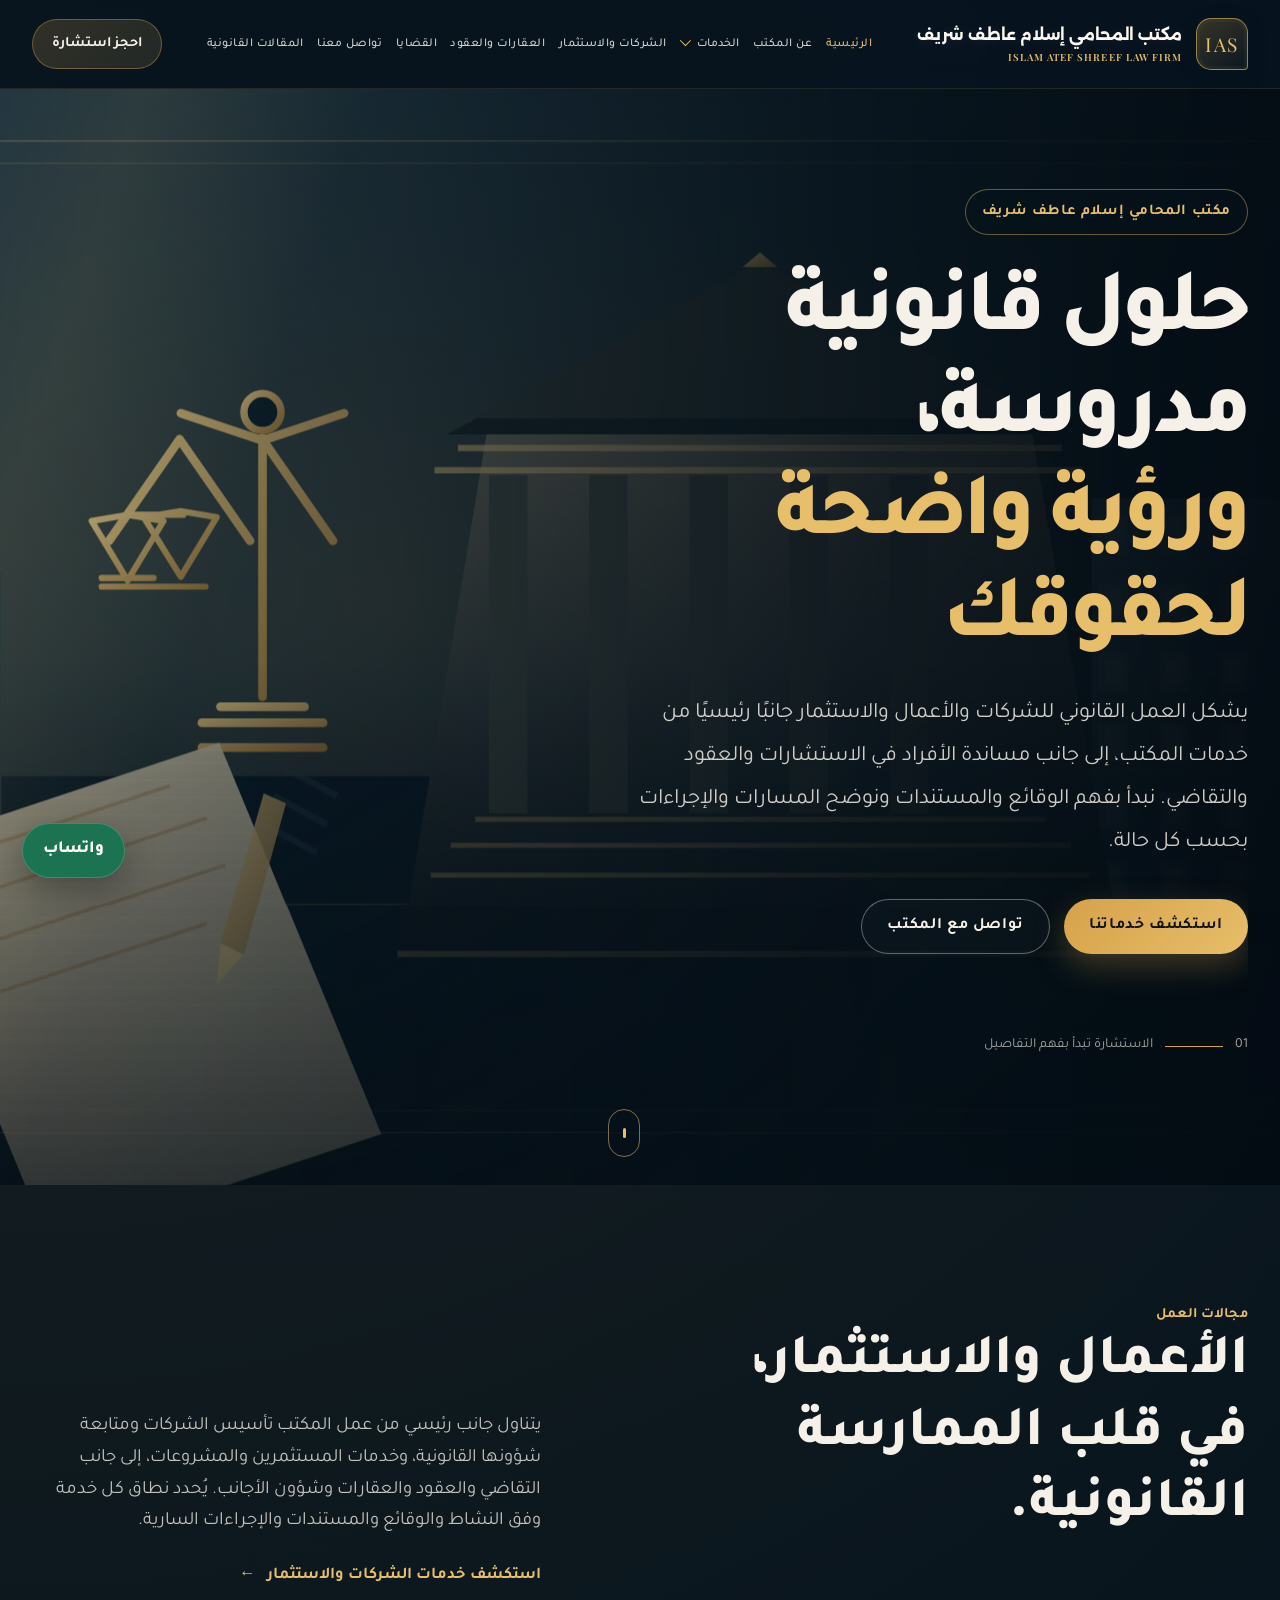
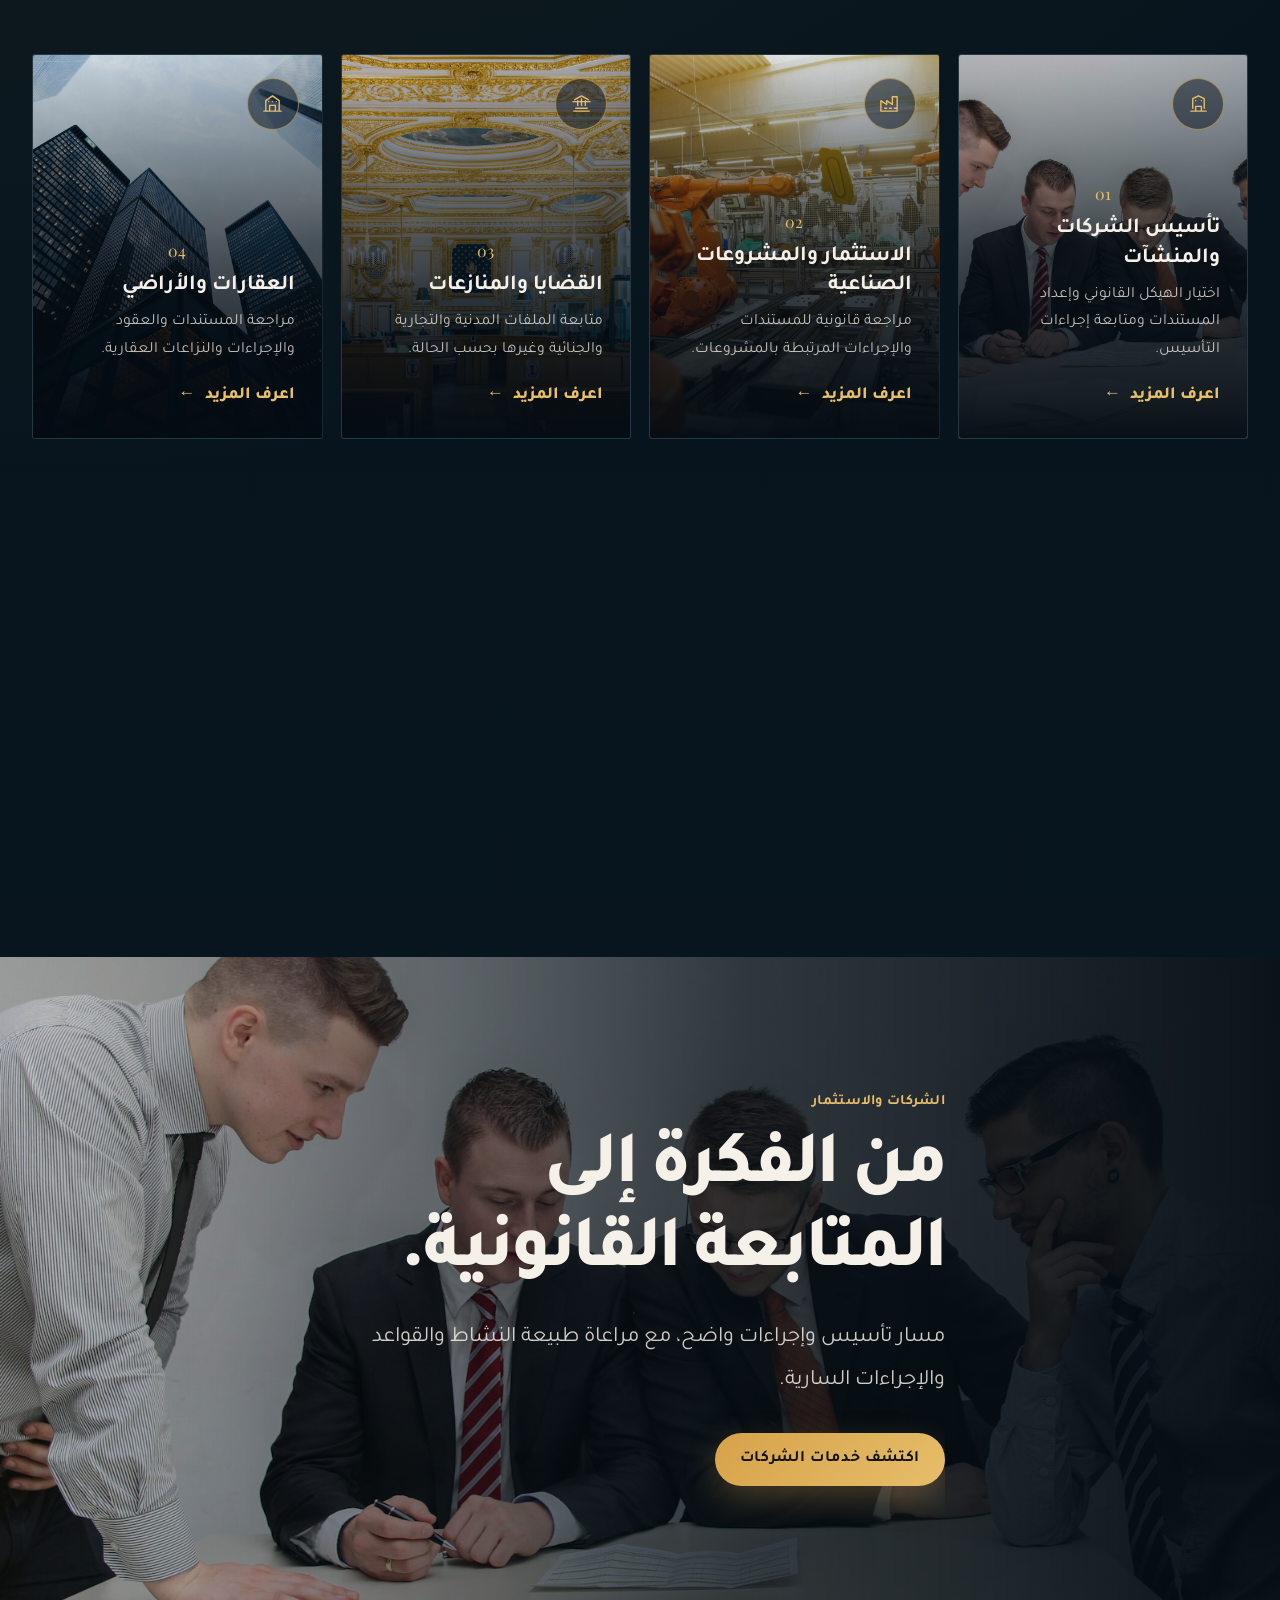
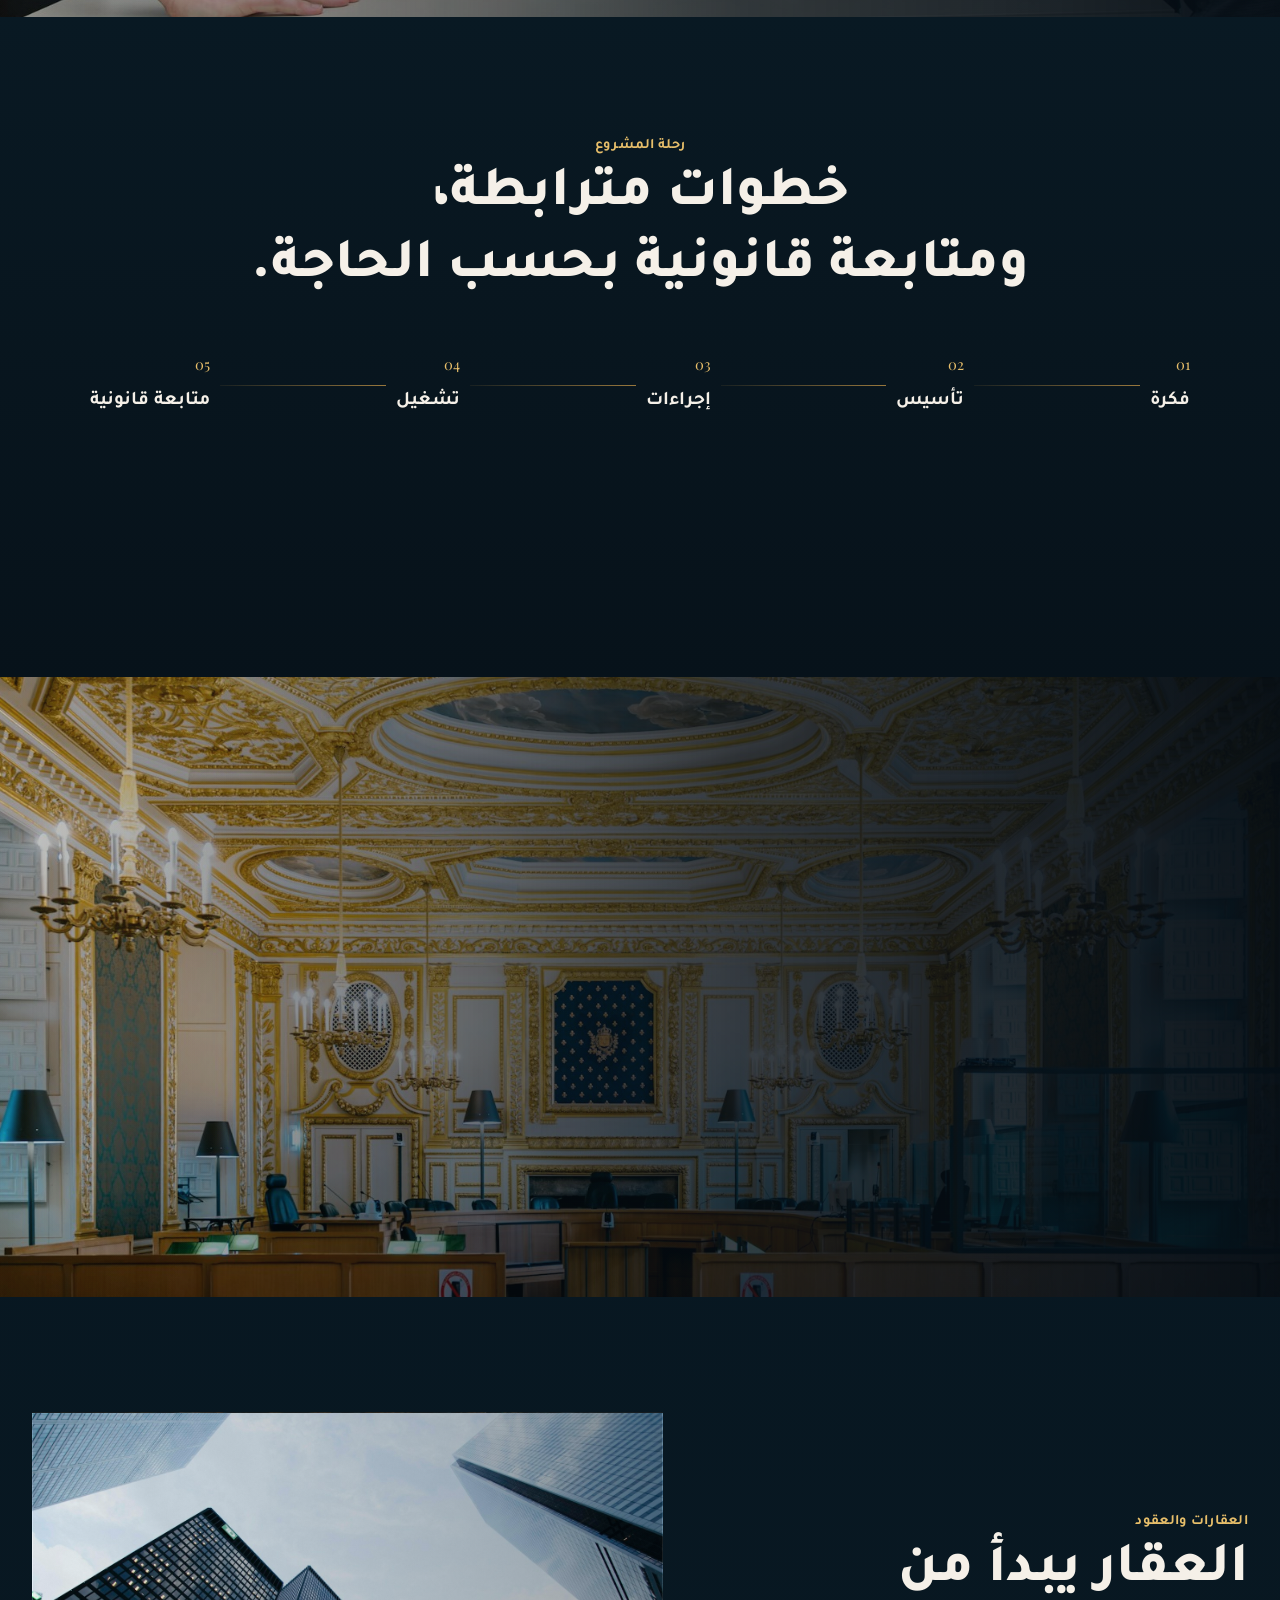
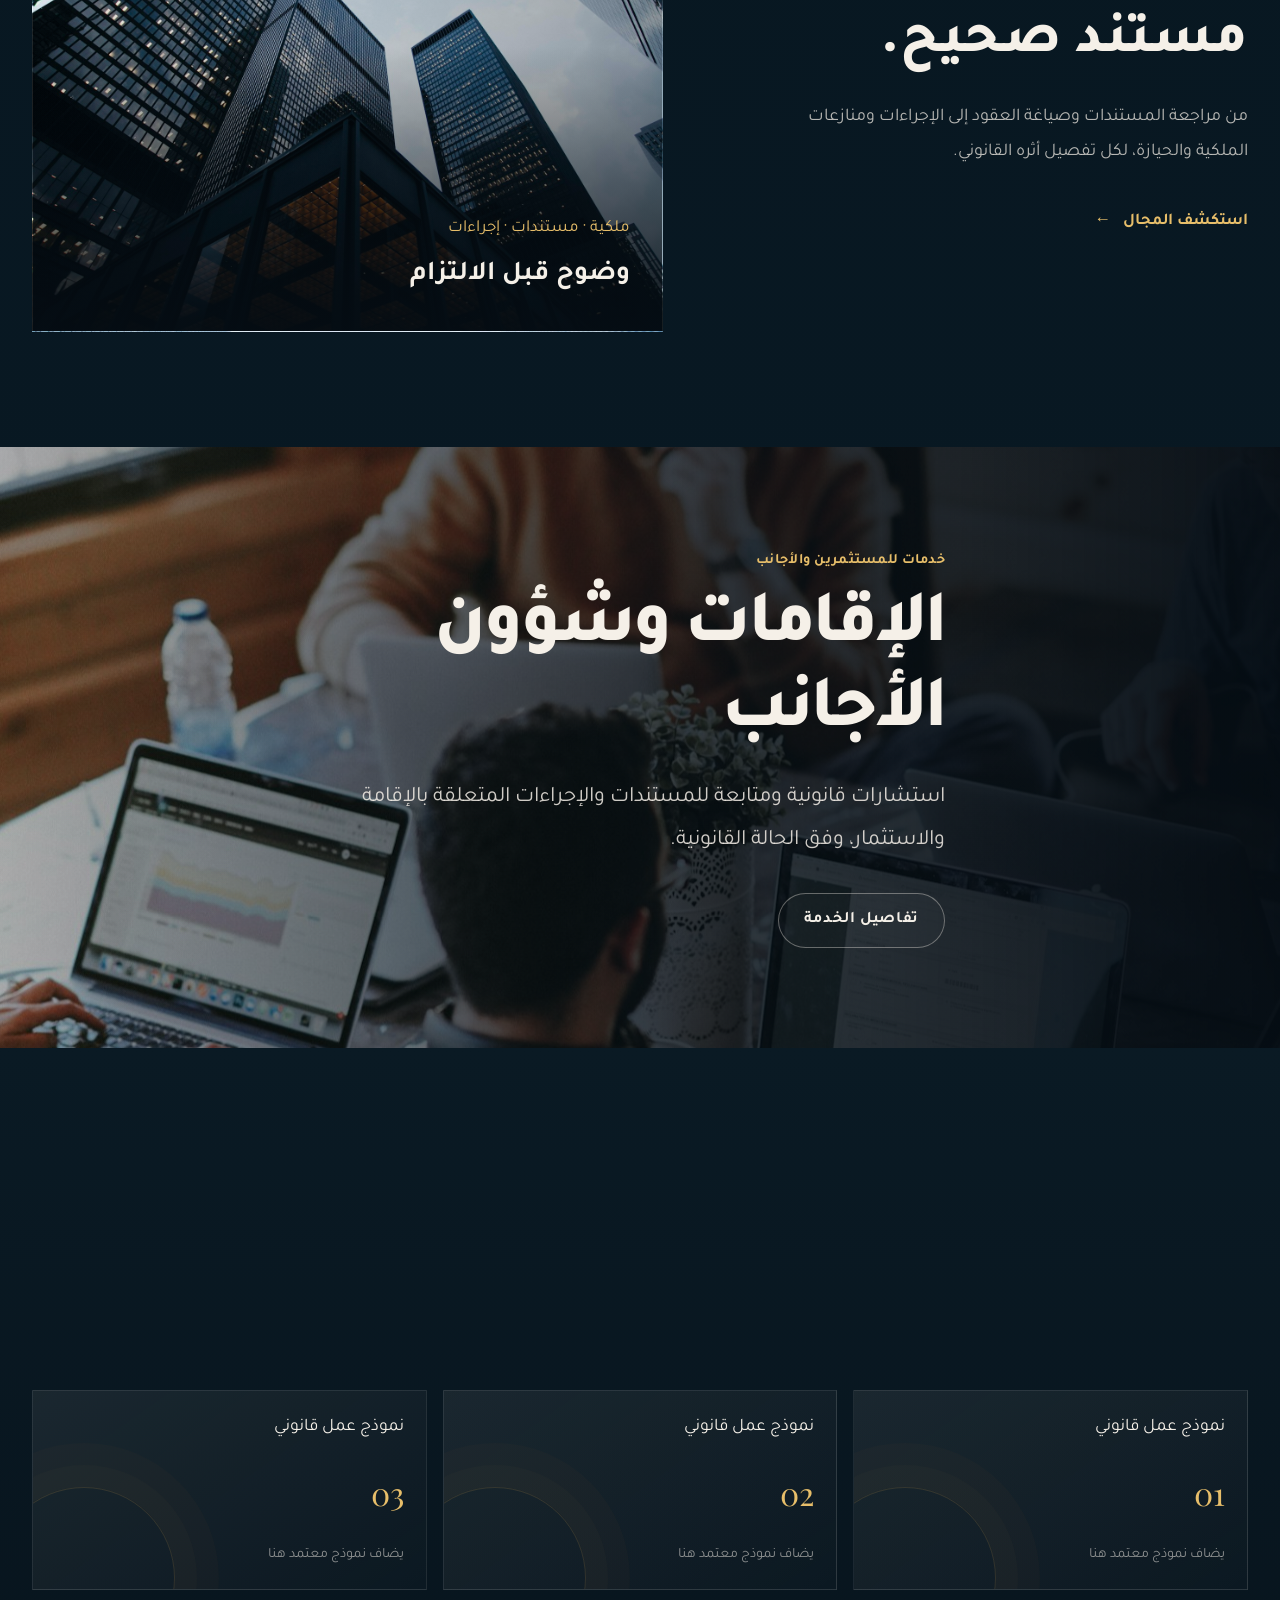
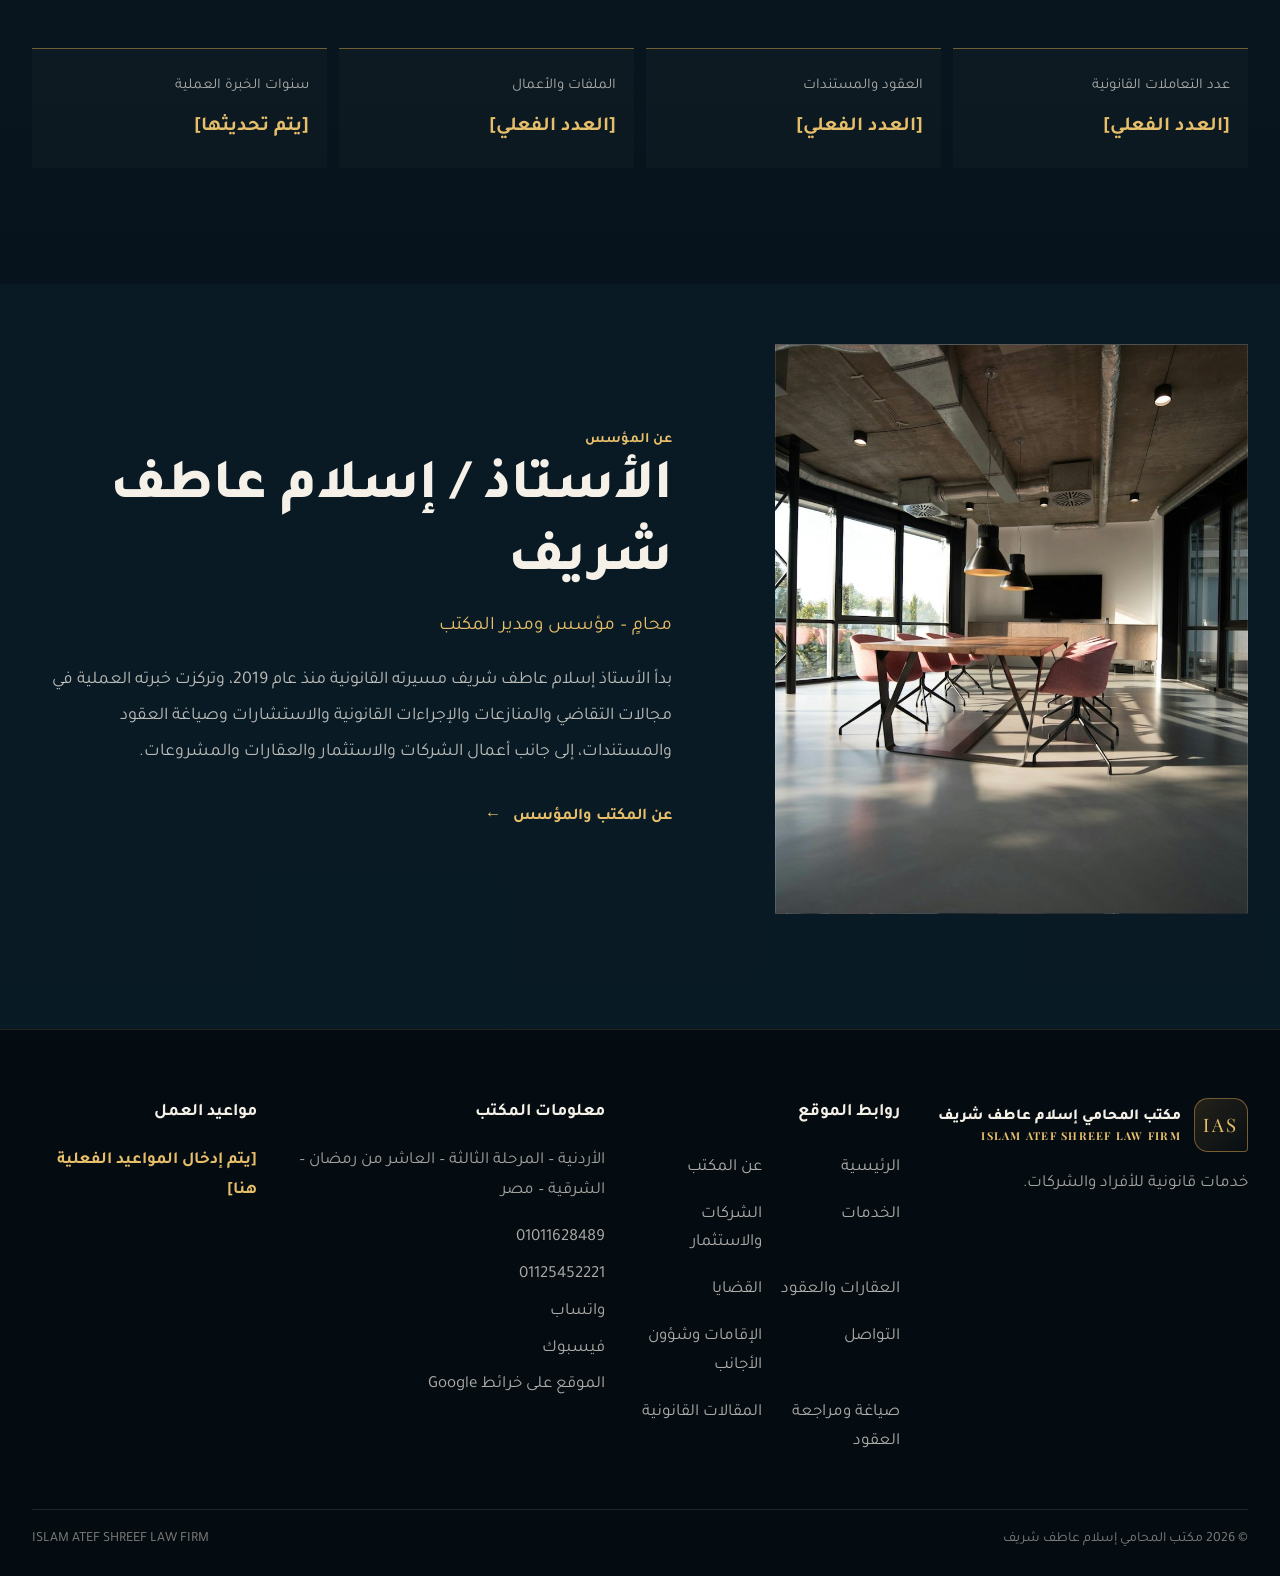
==== commit 80aed2f1: "Add files via upload" ====
--- a/index.html
+++ b/index.html
@@ -3,389 +3,119 @@
 <head>
   <meta charset="utf-8">
   <meta name="viewport" content="width=device-width, initial-scale=1">
-  <meta name="theme-color" content="#11171d">
-  <meta name="description" content="مكتب المحامي إسلام عاطف شريف: خدمات واستشارات قانونية للأفراد والشركات والمستثمرين في العاشر من رمضان والشرقية، مصر.">
-  <meta name="keywords" content="محامي العاشر من رمضان, تأسيس شركات مصر, محامي عقارات الشرقية, استشارات قانونية مصر, Islam Atef Shreef Law Firm">
+  <meta name="description" content="مكتب المحامي إسلام عاطف شريف — خدمات قانونية للأفراد والشركات في تأسيس الشركات والاستثمار والعقارات والعقود والتقاضي وشؤون الأجانب.">
+  <meta name="theme-color" content="#06131f">
   <meta property="og:type" content="website">
   <meta property="og:title" content="مكتب المحامي إسلام عاطف شريف | ISLAM ATEF SHREEF LAW FIRM">
-  <meta property="og:description" content="خبرة قانونية .. لحلول واقعية. خدمات قانونية للأفراد والشركات والمستثمرين في مصر.">
-  <meta property="og:image" content="public/images/islam-atef.jpg">
-  <meta property="og:locale" content="ar_EG">
-  <meta property="og:locale:alternate" content="en_US">
+  <meta property="og:description" content="حلول قانونية مدروسة، ورؤية واضحة لحقوقك.">
   <title>مكتب المحامي إسلام عاطف شريف | ISLAM ATEF SHREEF LAW FIRM</title>
-  <link rel="icon" type="image/svg+xml" href="assets/favicon.svg">
-  <link rel="stylesheet" href="assets/fonts.css">
+  <link rel="icon" href="assets/favicon.svg" type="image/svg+xml">
+  <link rel="preconnect" href="https://fonts.googleapis.com">
+  <link rel="preconnect" href="https://fonts.gstatic.com" crossorigin>
+  <link href="https://fonts.googleapis.com/css2?family=Alexandria:wght@500;600;700;800&family=Playfair+Display:wght@500;600;700&family=Tajawal:wght@400;500;700;800&display=swap" rel="stylesheet">
   <link rel="stylesheet" href="style.css">
-  <script type="application/ld+json">
-  {
-    "@context":"https://schema.org",
-    "@type":"LegalService",
-    "name":"Islam Atef Shreef Law Firm",
-    "alternateName":"مكتب المحامي إسلام عاطف شريف",
-    "telephone":["+20 101 162 8489","+20 112 545 2221"],
-    "address":{"@type":"PostalAddress","streetAddress":"El Ordonia, Phase 3","addressLocality":"10th of Ramadan City","addressRegion":"Sharqia","addressCountry":"EG"},
-    "availableLanguage":["Arabic","English"]
-  }
-  </script>
-  <script src="script.js" defer></script>
 </head>
 <body>
-  <a class="skip-link" href="#main" data-i18n="skip">انتقل إلى المحتوى</a>
-  <header class="site-header" id="top">
-    <div class="header-inner container">
-      <a class="brand" href="#top" aria-label="مكتب المحامي إسلام عاطف شريف" data-i18n-aria="brandAr">
-        <img src="assets/logo.svg" width="48" height="48" alt="IAS" class="brand-mark" data-i18n-alt="iasLogoAlt">
-        <span class="brand-copy"><span class="brand-name" data-i18n="brand">مكتب المحامي إسلام عاطف شريف</span><span class="brand-subtitle" data-i18n="brandSub">محامٍ ومستشار قانوني</span></span>
+<div class="page-shell">
+  <header class="topbar">
+    <div class="container nav-wrap">
+      <a class="brand-block" href="index.html" aria-label="الرئيسية - مكتب المحامي إسلام عاطف شريف">
+        <span class="brand-mark">IAS</span><span class="brand-copy"><span class="brand-ar">مكتب المحامي إسلام عاطف شريف</span><span class="brand-name">ISLAM ATEF SHREEF LAW FIRM</span></span>
       </a>
-      <nav class="main-nav" id="main-nav" aria-label="التنقل الرئيسي" data-i18n-aria="navLabel">
-        <a href="#top" data-i18n="navHome">الرئيسية</a>
-        <a href="#about" data-i18n="navAbout">من نحن</a>
-        <a href="#incorporation" data-i18n="navCompanies">تأسيس الشركات</a>
-        <a href="#disputes" data-i18n="navDisputes">القضايا والمنازعات</a>
-        <a href="#real-estate" data-i18n="navProperty">العقارات والأراضي</a>
-        <a href="#investment" data-i18n="navInvestment">الاستثمار</a>
-        <a href="#contracts" data-i18n="navContracts">العقود</a>
-        <a href="#foreigners" data-i18n="navForeigners">شؤون الأجانب</a>
-        <a href="#portfolio" data-i18n="navPortfolio">الأعمال القانونية</a>
-        <a href="#location" data-i18n="navLocation">موقع المكتب</a>
-        <a href="#contact" data-i18n="navContact">تواصل معنا</a>
+      <button class="menu-toggle" type="button" aria-expanded="false" aria-controls="main-navigation" aria-label="فتح القائمة"><span></span><span></span></button>
+      <nav class="main-nav" id="main-navigation" aria-label="التنقل الرئيسي">
+        <a aria-current="page" href="index.html">الرئيسية</a><a href="about.html">عن المكتب</a><a href="services.html">الخدمات</a><a href="corporate-investment.html">الشركات والاستثمار</a><a href="real-estate-contracts.html">العقارات والعقود</a><a href="litigation.html">القضايا</a><a href="contact.html">التواصل</a>
       </nav>
-      <div class="header-actions">
-        <a class="header-call" href="tel:+201011628489" aria-label="اتصل بنا على 01011628489" data-i18n-aria="callAr" dir="ltr">+20 101 162 8489</a>
-        <a class="facebook-header" href="https://www.facebook.com/IASlawyer" target="_blank" rel="noopener noreferrer" aria-label="IAS Lawyer على فيسبوك" data-i18n-aria="facebookAr"><svg viewBox="0 0 24 24" aria-hidden="true"><path d="M14 21v-8h2.7l.4-3H14V8.1c0-.9.3-1.5 1.6-1.5h1.7V4a22 22 0 0 0-2.4-.1c-2.4 0-4 1.5-4 4.2V10H8v3h2.9v8H14Z"/></svg></a>
-        <button class="language-toggle" type="button" aria-label="Switch to English" aria-pressed="false" data-i18n-aria="languageButtonAr"><span class="language-active">ع</span><span class="language-divider">/</span><span>EN</span></button>
-        <button class="menu-toggle" type="button" aria-label="فتح القائمة" aria-expanded="false" aria-controls="main-nav" data-i18n-aria="menuOpen" hidden><span></span><span></span></button>
-      </div>
+      <a class="nav-cta" href="contact.html">تواصل مع المكتب</a>
     </div>
   </header>
-
-  <main id="main">
-    <section class="hero" aria-labelledby="hero-title">
-      <div class="hero-image" role="img" aria-label="ميزان العدالة في أجواء قانونية كلاسيكية" data-i18n-aria="heroAlt"></div>
-      <div class="hero-shade"></div>
-      <div class="hero-grid" aria-hidden="true"></div>
-      <div class="hero-content container">
-        <p class="eyebrow hero-eyebrow"><span class="eyebrow-rule"></span><span data-i18n="heroOverline">مكتب محاماة واستشارات قانونية · مصر</span></p>
-        <h1 id="hero-title"><span class="hero-title-small" data-i18n="heroLineOne">مكتب المحامي</span><span data-i18n="heroLineTwo">إسلام عاطف شريف</span></h1>
-        <p class="hero-subtitle" data-i18n="heroSub">خبرة قانونية .. لحلول واقعية</p>
-        <p class="hero-description" data-i18n="heroBody">نقدم خدمات واستشارات قانونية متكاملة للأفراد والشركات والمستثمرين، مع التركيز على الحلول العملية وحماية المصالح القانونية.</p>
-        <div class="hero-actions">
-          <a class="button button-gold" href="#contact"><span data-i18n="heroCta">احجز استشارتك الآن</span><span class="button-icon" aria-hidden="true">↙</span></a>
-          <a class="button button-glass" href="#services"><span data-i18n="heroExplore">استكشف خدماتنا</span><span aria-hidden="true">↓</span></a>
-        </div>
-        <div class="hero-credentials"><span class="hero-credential-mark">IAS</span><span data-i18n="heroCredential">إسلام عاطف شريف</span><span class="credential-separator"></span><span class="hero-credential-en">ATTORNEY AT LAW&nbsp; · &nbsp;LEGAL CONSULTANT</span></div>
+  <main>
+    <section class="home-hero hero-scene scene-library">
+      <div class="hero-image" role="img" aria-label="مشهد بصري يجمع مبنى المحكمة والميزان وبيئة الأعمال"></div><div class="hero-shade"></div>
+      <div class="container hero-content reveal">
+        <span class="eyebrow">مكتب المحامي إسلام عاطف شريف</span>
+        <h1>حلول قانونية مدروسة،<br><span>ورؤية واضحة لحقوقك</span></h1>
+        <p>يشكل العمل القانوني للشركات والأعمال والاستثمار جانبًا رئيسيًا من خدمات المكتب، إلى جانب مساندة الأفراد في الاستشارات والعقود والتقاضي. نبدأ بفهم الوقائع والمستندات ونوضح المسارات والإجراءات بحسب كل حالة.</p>
+        <div class="hero-actions"><a class="button primary" href="services.html">استكشف خدماتنا</a><a class="button secondary" href="contact.html">تواصل مع المكتب</a></div>
+        <span class="hero-index">01 <i></i> الاستشارة تبدأ بفهم التفاصيل</span>
       </div>
-      <div class="hero-art" aria-hidden="true">
-        <svg viewBox="0 0 300 370" fill="none"><path class="scale-main" d="M150 32v224m-82-176h164m-82-34v16m-4 194h8m-39 19h70m-57 15h44"/><path class="scale-pan scale-pan-one" d="m108 80-37 96h74l-37-96Zm-44 98c2 23 18 38 44 38s42-15 44-38"/><path class="scale-pan scale-pan-two" d="m192 80-37 96h74l-37-96Zm-44 98c2 23 18 38 44 38s42-15 44-38"/><path class="scale-detail" d="M150 48 68 80m82-32 82 32M106 260h88m-72 15h56"/></svg>
-      </div>
-      <a class="hero-scroll" href="#about"><span data-i18n="scroll">اكتشف المزيد</span><i aria-hidden="true"></i></a>
-      <span class="hero-index" aria-hidden="true">01 <i>/</i> 09</span>
+      <a class="scroll-cue" href="#practice" aria-label="انتقل إلى مجالات العمل"><span></span></a>
     </section>
 
-    <section class="brand-signature" aria-label="هوية المكتب" data-i18n-aria="brandVisualAria">
-      <div class="container brand-signature-inner">
-        <svg class="brand-signature-emblem" viewBox="0 0 96 96" role="img" aria-label="IAS" data-i18n-aria="iasLogoAlt">
-          <circle cx="48" cy="48" r="44" fill="none" stroke="currentColor" stroke-opacity=".56"/>
-          <circle cx="48" cy="48" r="38" fill="none" stroke="currentColor" stroke-opacity=".2"/>
-          <path d="M23 29h50M23 67h50M31 25v46m17-46v46m17-46v46" stroke="currentColor" stroke-opacity=".24"/>
-          <text x="48" y="56" fill="currentColor" font-family="Georgia,serif" font-size="22" letter-spacing="1.2" text-anchor="middle">IAS</text>
-          <path d="M40 64h16" stroke="currentColor"/>
-        </svg>
-        <span class="brand-signature-rule" aria-hidden="true"></span>
-        <div class="brand-signature-copy">
-          <span class="brand-signature-monogram">IAS</span>
-          <span class="brand-signature-name" data-i18n="brandVisualName">Islam Atef Shreef Law Firm</span>
-          <span class="brand-signature-arabic" data-i18n="brandVisualArabic">محاماة واستشارات قانونية</span>
-        </div>
-        <span class="brand-signature-edition" data-i18n="brandVisualEdition">إسلام عاطف شريف · العاشر من رمضان</span>
+    <section class="section-shell intro-section" id="practice">
+      <div class="container intro-grid">
+        <div class="section-heading reveal"><span class="section-kicker">مجالات العمل</span><h2>الأعمال والاستثمار،<br>في قلب الممارسة القانونية.</h2></div>
+        <div class="intro-copy reveal"><p>يتناول جانب رئيسي من عمل المكتب تأسيس الشركات ومتابعة شؤونها القانونية، وخدمات المستثمرين والمشروعات، إلى جانب التقاضي والعقود والعقارات وشؤون الأجانب. يُحدد نطاق كل خدمة وفق النشاط والوقائع والمستندات والإجراءات السارية.</p><a class="text-link" href="corporate-investment.html">استكشف خدمات الشركات والاستثمار <span>←</span></a></div>
       </div>
-      <div class="signature-lines" aria-hidden="true"><span></span><span></span><span></span></div>
-    </section>
-
-    <section class="editorial-intro section-pad" id="about" aria-labelledby="about-title">
-      <div class="container intro-layout">
-        <div class="section-index reveal"><span>01</span><i></i><span data-i18n="aboutIndex">المكتب</span></div>
-        <div class="intro-heading reveal">
-          <p class="eyebrow"><span class="eyebrow-rule"></span><span data-i18n="aboutOverline">من نحن</span></p>
-          <h2 id="about-title"><span data-i18n="aboutTitleA">مشورة قانونية</span><br><em data-i18n="aboutTitleB">تبدأ بفهم احتياجك.</em></h2>
-        </div>
-        <div class="intro-copy reveal">
-          <p class="intro-lead" data-i18n="aboutLead">يقدم المحامي إسلام عاطف شريف خدمات قانونية للأفراد والشركات والمستثمرين، مع اهتمام خاص بالمعاملات التجارية والاستثمارية والعقارية وصياغة العقود والمنازعات القانونية.</p>
-          <p class="body-muted" data-i18n="aboutBody">نتعامل مع كل مسألة وفق وقائعها ومستنداتها، ونشرح الخيارات القانونية بوضوح لدعم قرار عملي ومدروس. لا نقدم وعودًا بنتائج مضمونة؛ فالخطوة الملائمة تتوقف على ظروف كل حالة.</p>
-          <a href="#services" class="inline-link"><span data-i18n="aboutLink">تعرّف على مجالات العمل</span><i aria-hidden="true">↙</i></a>
-        </div>
+      <div class="container home-services-grid">
+        <a class="home-service-card reveal" href="corporate-investment.html"><img src="assets/companies/boardroom.jpg" alt="قاعة اجتماعات حديثة تعبر عن تأسيس الشركات والأعمال" loading="lazy" width="1500" height="1000"><span class="home-service-overlay"></span><span class="home-service-icon" aria-hidden="true"><svg viewBox="0 0 24 24"><path d="M4 20h16M6 17V7l6-3 6 3v10M9 20v-5h6v5M9 9h.01M15 9h.01"/></svg></span><span class="card-index">01</span><h3>تأسيس الشركات والمنشآت</h3><p>اختيار الهيكل القانوني وإعداد المستندات ومتابعة إجراءات التأسيس.</p><span class="home-service-link">اعرف المزيد <i>←</i></span></a>
+        <a class="home-service-card reveal" href="corporate-investment.html#investment-projects"><img src="assets/industrial/factory.jpg" alt="خط إنتاج في منشأة صناعية حديثة" loading="lazy" width="1800" height="1200"><span class="home-service-overlay"></span><span class="home-service-icon" aria-hidden="true"><svg viewBox="0 0 24 24"><path d="M3 20V9l6 4V9l6 4V5h5v15H3ZM7 17h2m3 0h2m3 0h2"/></svg></span><span class="card-index">02</span><h3>الاستثمار والمشروعات الصناعية</h3><p>مراجعة قانونية للمستندات والإجراءات المرتبطة بالمشروعات.</p><span class="home-service-link">اعرف المزيد <i>←</i></span></a>
+        <a class="home-service-card reveal" href="litigation.html"><img src="assets/litigation/courtroom.jpg" alt="قاعة محكمة تعبر عن التقاضي ومتابعة المنازعات" loading="lazy" width="1800" height="1200"><span class="home-service-overlay"></span><span class="home-service-icon" aria-hidden="true"><svg viewBox="0 0 24 24"><path d="M4 20h16M6 17h12M8 14V9m4 5V7m4 7V9M5 8l7-4 7 4M3 10h18"/></svg></span><span class="card-index">03</span><h3>القضايا والمنازعات</h3><p>متابعة الملفات المدنية والتجارية والجنائية وغيرها بحسب الحالة.</p><span class="home-service-link">اعرف المزيد <i>←</i></span></a>
+        <a class="home-service-card reveal" href="real-estate-contracts.html"><img src="assets/real-estate/architecture.jpg" alt="مبانٍ معاصرة ضمن مشهد عمراني" loading="lazy" width="1800" height="1200"><span class="home-service-overlay"></span><span class="home-service-icon" aria-hidden="true"><svg viewBox="0 0 24 24"><path d="M3 20h18M5 20V9l7-5 7 5v11M9 20v-6h6v6M8 10h.01M12 10h.01M16 10h.01"/></svg></span><span class="card-index">04</span><h3>العقارات والأراضي</h3><p>مراجعة المستندات والعقود والإجراءات والنزاعات العقارية.</p><span class="home-service-link">اعرف المزيد <i>←</i></span></a>
+        <a class="home-service-card reveal" href="contracts.html"><img src="assets/contracts/contract-pen.jpg" alt="قلم يكتب على ورقة اتفاق" loading="lazy" width="1500" height="1126"><span class="home-service-overlay"></span><span class="home-service-icon" aria-hidden="true"><svg viewBox="0 0 24 24"><path d="M6 3h9l4 4v14H6zM14 3v5h5M9 13h7M9 17h7M3 8v13"/></svg></span><span class="card-index">05</span><h3>صياغة ومراجعة العقود</h3><p>صياغة البنود وتوضيح الالتزامات والمخاطر بحسب المعاملة.</p><span class="home-service-link">اعرف المزيد <i>←</i></span></a>
+        <a class="home-service-card reveal" href="foreigners.html"><img src="assets/foreigners/passport-documents.jpg" alt="جوازات سفر ومستندات تعبر عن الإقامة وشؤون الأجانب" loading="lazy" width="1400" height="933"><span class="home-service-overlay"></span><span class="home-service-icon" aria-hidden="true"><svg viewBox="0 0 24 24"><circle cx="12" cy="12" r="9"/><path d="M3 12h18M12 3a14 14 0 0 1 0 18m0-18a14 14 0 0 0 0 18"/></svg></span><span class="card-index">06</span><h3>الإقامات وشؤون الأجانب</h3><p>مراجعة المستندات ومتابعة إجراءات الإقامة وفق الحالة القانونية.</p><span class="home-service-link">اعرف المزيد <i>←</i></span></a>
+        <a class="home-service-card reveal" href="services.html#consultation"><img src="assets/consultation/legal-consultation.jpg" alt="جلسة استشارة قانونية ومناقشة للمستندات" loading="lazy" width="1600" height="1067"><span class="home-service-overlay"></span><span class="home-service-icon" aria-hidden="true"><svg viewBox="0 0 24 24"><path d="M4 5h16v12H9l-5 4zM8 9h8m-8 4h5"/></svg></span><span class="card-index">07</span><h3>الاستشارات القانونية</h3><p>مناقشة الوقائع والمستندات وتوضيح المسارات الممكنة.</p><span class="home-service-link">اعرف المزيد <i>←</i></span></a>
       </div>
     </section>
 
-    <section class="founder section-pad" id="founder" aria-labelledby="founder-title">
-      <div class="container founder-layout">
-        <div class="founder-portrait-wrap reveal">
-          <div class="founder-portrait-frame">
-            <img class="founder-portrait" src="public/images/islam-atef.jpg" width="1536" height="1536" alt="الأستاذ إسلام عاطف شريف، مؤسس ومدير المكتب" data-i18n-alt="founderPortraitAlt" loading="lazy" decoding="async">
-            <span class="portrait-corner portrait-corner-top" aria-hidden="true"></span>
-            <span class="portrait-corner portrait-corner-bottom" aria-hidden="true"></span>
-          </div>
-          <span class="portrait-caption"><span data-i18n="founderPortraitCaption">المؤسس ومدير المكتب</span><i></i><span class="portrait-caption-index">IS / 01</span></span>
-        </div>
-        <div class="founder-copy reveal">
-          <p class="eyebrow"><span class="eyebrow-rule"></span><span data-i18n="founderOverline">تعرف على المؤسس</span></p>
-          <p class="founder-name-prefix" data-i18n="founderPrefix">الأستاذ/</p>
-          <h2 id="founder-title" data-i18n="founderName">إسلام عاطف شريف</h2>
-          <p class="founder-role" data-i18n="founderTitle">محامٍ – مؤسس ومدير المكتب</p>
-          <p class="founder-bio" data-i18n="founderBio">بدأ الأستاذ إسلام عاطف شريف مسيرته المهنية في مجال المحاماة والعمل القانوني منذ عام 2019، واكتسب خبرة عملية في التعامل مع مختلف أنواع القضايا والمنازعات والإجراءات القانونية، إلى جانب تقديم الاستشارات القانونية وصياغة ومراجعة العقود والمستندات القانونية.</p>
-          <p class="founder-practice-line" data-i18n="founderPracticeSummary">تشمل مجالات العمل القضايا المدنية والتجارية والجنائية والأحوال الشخصية والمنازعات العقارية، بالإضافة إلى تأسيس الشركات، الأعمال التجارية، العقود، والاستشارات القانونية.</p>
-          <button class="inline-link founder-more" type="button" data-detail="founder-profile" aria-haspopup="dialog"><span data-i18n="founderLearnMore">اعرف المزيد</span><i aria-hidden="true">↙</i></button>
-        </div>
+    <section class="feature-band scene-corporate">
+      <div class="feature-image" role="img" aria-label="مشهد فني لبيئة أعمال واستثمار"></div>
+      <div class="container feature-content reveal"><span class="section-kicker">الشركات والاستثمار</span><h2>من الفكرة إلى<br>المتابعة القانونية.</h2><p>مسار تأسيس وإجراءات واضح، مع مراعاة طبيعة النشاط والقواعد والإجراءات السارية.</p><a class="button primary" href="corporate-investment.html">اكتشف خدمات الشركات</a></div>
+    </section>
+
+    <section class="section-shell journey-section">
+      <div class="container section-heading reveal"><span class="section-kicker">رحلة المشروع</span><h2>خطوات مترابطة،<br>ومتابعة قانونية بحسب الحاجة.</h2></div>
+      <div class="container journey-track" aria-label="فكرة ثم تأسيس ثم إجراءات ثم تشغيل ثم متابعة قانونية">
+        <div class="journey-step reveal"><span>01</span><strong>فكرة</strong></div><span class="journey-line"></span><div class="journey-step reveal"><span>02</span><strong>تأسيس</strong></div><span class="journey-line"></span><div class="journey-step reveal"><span>03</span><strong>إجراءات</strong></div><span class="journey-line"></span><div class="journey-step reveal"><span>04</span><strong>تشغيل</strong></div><span class="journey-line"></span><div class="journey-step reveal"><span>05</span><strong>متابعة قانونية</strong></div>
+      </div>
+      <div class="container"><div class="detail-ribbon reveal"><span>الهيئة العامة للاستثمار</span><span>التأسيس الإلكتروني</span><span>إعداد مستندات التأسيس</span><span>التعديلات القانونية</span></div></div>
+    </section>
+
+    <section class="feature-band feature-litigation scene-court">
+      <div class="feature-image" role="img" aria-label="مشهد فني لقاعة تقاضٍ معاصرة"></div>
+      <div class="container feature-content reveal"><span class="section-kicker">القضايا والمنازعات</span><h2>عندما تصبح<br>المسألة نزاعًا</h2><p>تبدأ المعالجة بفهم الوقائع والمستندات، ثم تحديد المسار القانوني والإجراءات المناسبة لكل ملف.</p><a class="button secondary" href="litigation.html">مجالات التقاضي</a></div>
+    </section>
+
+    <section class="section-shell editorial-section">
+      <div class="container split-layout">
+        <div class="split-copy reveal"><span class="section-kicker">العقارات والعقود</span><h2>العقار يبدأ من<br>مستند صحيح.</h2><p>من مراجعة المستندات وصياغة العقود إلى الإجراءات ومنازعات الملكية والحيازة، لكل تفصيل أثره القانوني.</p><a class="text-link" href="real-estate-contracts.html">استكشف المجال <span>←</span></a></div>
+        <div class="architecture-composition scene-architecture reveal" role="img" aria-label="تكوين معماري فني يرمز إلى العقارات والأراضي"><div class="composition-caption"><span>ملكية · مستندات · إجراءات</span><strong>وضوح قبل الالتزام</strong></div></div>
       </div>
     </section>
 
-    <section class="focus-strip" aria-label="مجالات العمل" data-i18n-aria="focusAria">
-      <div class="container focus-inner">
-        <span data-i18n="focusOne">الشركات والأعمال</span><i></i><span data-i18n="focusTwo">العقارات والأراضي</span><i></i><span data-i18n="focusThree">العقود</span><i></i><span data-i18n="focusFour">التقاضي والنزاعات</span><i></i><span data-i18n="focusFive">الاستثمار</span>
+    <section class="feature-band feature-international scene-international">
+      <div class="feature-image" role="img" aria-label="مشهد فني دولي للأعمال والإقامة في مصر"></div>
+      <div class="container feature-content reveal"><span class="section-kicker">خدمات للمستثمرين والأجانب</span><h2>الإقامات وشؤون الأجانب</h2><p>استشارات قانونية ومتابعة للمستندات والإجراءات المتعلقة بالإقامة والاستثمار، وفق الحالة القانونية.</p><a class="button secondary" href="services.html#residency">تفاصيل الخدمة</a></div>
+    </section>
+
+    <section class="section-shell works-section">
+      <div class="container section-heading reveal"><span class="section-kicker">من أعمالنا</span><h2>نماذج من الأعمال القانونية</h2><p class="section-lede">مساحة مخصصة لعرض نماذج فعلية بعد اعتمادها. لا تتضمن هذه الصفحة ملفات أو مستندات غير منشورة من المكتب.</p></div>
+      <div class="container works-grid">
+        <div class="work-placeholder reveal"><span>نموذج عمل قانوني</span><i>01</i><small>يضاف نموذج معتمد هنا</small></div><div class="work-placeholder reveal"><span>نموذج عمل قانوني</span><i>02</i><small>يضاف نموذج معتمد هنا</small></div><div class="work-placeholder reveal"><span>نموذج عمل قانوني</span><i>03</i><small>يضاف نموذج معتمد هنا</small></div>
+      </div>
+      <div class="container stats-grid">
+        <div class="stat-field reveal"><span>عدد التعاملات القانونية</span><strong>[العدد الفعلي]</strong></div><div class="stat-field reveal"><span>العقود والمستندات</span><strong>[العدد الفعلي]</strong></div><div class="stat-field reveal"><span>الملفات والأعمال</span><strong>[العدد الفعلي]</strong></div><div class="stat-field reveal"><span>سنوات الخبرة العملية</span><strong>[يتم تحديثها]</strong></div>
       </div>
     </section>
 
-    <section class="services section-pad" id="services" aria-labelledby="services-title">
-      <div class="container">
-        <div class="section-heading-row reveal">
-          <div><p class="eyebrow eyebrow-light"><span class="eyebrow-rule"></span><span data-i18n="servicesOverline">خدمات قانونية متكاملة</span></p><h2 id="services-title"><span data-i18n="servicesTitleA">المسألة أولاً.</span><br><em data-i18n="servicesTitleB">ثم الطريق القانوني.</em></h2></div>
-          <p data-i18n="servicesLead">استكشف مجالات العمل وافتح أي بطاقة لقراءة تفاصيل الخدمة وكيفية بدء النقاش حولها.</p>
-        </div>
-        <div class="service-overview-grid">
-          <button class="feature-card feature-card-tall reveal" type="button" data-detail="company" aria-haspopup="dialog">
-            <span class="feature-image image-company" role="img" aria-label="مكتب شركة واجتماع أعمال" data-i18n-aria="companyImageAlt"></span><span class="feature-shade"></span>
-            <span class="feature-number">01</span><span class="feature-symbol" aria-hidden="true">⌂</span><span class="feature-content"><span class="feature-kicker" data-i18n="companyKicker">للشركات ورواد الأعمال</span><span class="feature-title" data-i18n="companyTitle">تأسيس الشركات والمنشآت</span><span class="feature-desc" data-i18n="companyCardBody">من اختيار الشكل القانوني إلى خدمات ما بعد التأسيس.</span><span class="feature-action"><span data-i18n="readDetails">اكتشف التفاصيل</span><i>↙</i></span></span>
-          </button>
-          <button class="feature-card reveal" type="button" data-detail="litigation" aria-haspopup="dialog">
-            <span class="feature-image image-court" role="img" aria-label="تفاصيل معمارية لقاعات المحاكم" data-i18n-aria="courtImageAlt"></span><span class="feature-shade"></span>
-            <span class="feature-number">02</span><span class="feature-symbol" aria-hidden="true">⚖</span><span class="feature-content"><span class="feature-kicker" data-i18n="litigationKicker">التمثيل وتسوية النزاعات</span><span class="feature-title" data-i18n="litigationTitle">القضايا والمنازعات</span><span class="feature-desc" data-i18n="litigationCardBody">قراءة الوقائع والمستندات لتحديد الإجراء الملائم.</span><span class="feature-action"><span data-i18n="readDetails">اكتشف التفاصيل</span><i>↙</i></span></span>
-          </button>
-          <button class="feature-card reveal" type="button" data-detail="property" aria-haspopup="dialog">
-            <span class="feature-image image-property" role="img" aria-label="مبان وعقارات في أفق المدينة" data-i18n-aria="propertyImageAlt"></span><span class="feature-shade"></span>
-            <span class="feature-number">03</span><span class="feature-symbol" aria-hidden="true">⌂</span><span class="feature-content"><span class="feature-kicker" data-i18n="propertyKicker">معاملات ومنازعات</span><span class="feature-title" data-i18n="propertyTitle">العقارات والأراضي</span><span class="feature-desc" data-i18n="propertyCardBody">مراجعة المستندات والعقود والحقوق العقارية.</span><span class="feature-action"><span data-i18n="readDetails">اكتشف التفاصيل</span><i>↙</i></span></span>
-          </button>
-          <button class="feature-card reveal" type="button" data-detail="contracts" aria-haspopup="dialog">
-            <span class="feature-image image-contracts" role="img" aria-label="وثيقة قانونية وقلم حبر" data-i18n-aria="contractsImageAlt"></span><span class="feature-shade"></span>
-            <span class="feature-number">04</span><span class="feature-symbol" aria-hidden="true">¶</span><span class="feature-content"><span class="feature-kicker" data-i18n="contractsKicker">صياغة ومراجعة</span><span class="feature-title" data-i18n="contractsTitle">العقود والاتفاقيات</span><span class="feature-desc" data-i18n="contractsCardBody">التزامات واضحة ومخاطر وشروط تستحق الفهم.</span><span class="feature-action"><span data-i18n="readDetails">اكتشف التفاصيل</span><i>↙</i></span></span>
-          </button>
-          <button class="feature-card feature-card-wide reveal" type="button" data-detail="investment" aria-haspopup="dialog">
-            <span class="feature-image image-investment" role="img" aria-label="مصنع ومنشآت صناعية للاستثمار" data-i18n-aria="investmentImageAlt"></span><span class="feature-shade"></span>
-            <span class="feature-number">05</span><span class="feature-symbol" aria-hidden="true">⌂</span><span class="feature-content"><span class="feature-kicker" data-i18n="investmentKicker">المستثمرون والمنشآت</span><span class="feature-title" data-i18n="investmentTitle">الاستثمار والمشروعات الصناعية</span><span class="feature-desc" data-i18n="investmentCardBody">متابعة قانونية تراعي طبيعة النشاط والجهات المختصة.</span><span class="feature-action"><span data-i18n="readDetails">اكتشف التفاصيل</span><i>↙</i></span></span>
-          </button>
-          <button class="feature-card reveal" type="button" data-detail="consultation" aria-haspopup="dialog">
-            <span class="feature-image image-consultation" role="img" aria-label="كتب قانونية في مكتبة كلاسيكية" data-i18n-aria="consultationImageAlt"></span><span class="feature-shade"></span>
-            <span class="feature-number">06</span><span class="feature-symbol" aria-hidden="true">§</span><span class="feature-content"><span class="feature-kicker" data-i18n="consultKicker">رأي يسبق القرار</span><span class="feature-title" data-i18n="consultTitle">الاستشارات القانونية</span><span class="feature-desc" data-i18n="consultCardBody">عرض الوقائع وفهم البدائل القانونية المتاحة.</span><span class="feature-action"><span data-i18n="readDetails">اكتشف التفاصيل</span><i>↙</i></span></span>
-          </button>
-          <button class="feature-card reveal" type="button" data-detail="legal-documents" aria-haspopup="dialog">
-            <span class="feature-image image-contracts" role="img" aria-label="مستند قانوني قيد الإعداد" data-i18n-aria="documentsImageAlt"></span><span class="feature-shade"></span>
-            <span class="feature-number">07</span><span class="feature-symbol" aria-hidden="true">¶</span><span class="feature-content"><span class="feature-kicker" data-i18n="documentsKicker">إعداد المستندات</span><span class="feature-title" data-i18n="documentsTitle">الإنذارات والمذكرات والطلبات القانونية</span><span class="feature-desc" data-i18n="documentsCardBody">صياغة مستند يتصل بوقائع المسألة وإجراءاتها.</span><span class="feature-action"><span data-i18n="readDetails">اكتشف التفاصيل</span><i>↙</i></span></span>
-          </button>
-          <button class="feature-card reveal" type="button" data-detail="representation" aria-haspopup="dialog">
-            <span class="feature-image image-court" role="img" aria-label="قاعة محكمة رسمية" data-i18n-aria="representationImageAlt"></span><span class="feature-shade"></span>
-            <span class="feature-number">08</span><span class="feature-symbol" aria-hidden="true">⚖</span><span class="feature-content"><span class="feature-kicker" data-i18n="representationKicker">حضور وتمثيل قانوني</span><span class="feature-title" data-i18n="representationTitle">التمثيل أمام الجهات والمحاكم المختصة</span><span class="feature-desc" data-i18n="representationCardBody">تمثيل يتناسب مع طبيعة المسألة ومرحلتها.</span><span class="feature-action"><span data-i18n="readDetails">اكتشف التفاصيل</span><i>↙</i></span></span>
-          </button>
-        </div>
-        <p class="services-legal-note" data-i18n="generalDisclaimer">المعلومات الواردة للتوعية العامة ولا تمثل رأيًا قانونيًا بشأن حالة بعينها.</p>
-      </div>
-    </section>
-
-    <section class="incorporation section-pad" id="incorporation" aria-labelledby="inc-title">
-      <div class="container">
-        <div class="incorporation-layout">
-          <div class="incorporation-copy reveal">
-            <p class="eyebrow"><span class="eyebrow-rule"></span><span data-i18n="incOverline">بداية قانونية مدروسة</span></p>
-            <h2 id="inc-title"><span data-i18n="incTitleA">تأسيس الشركات</span><br><em data-i18n="incTitleB">والمنشآت</em></h2>
-            <p class="inc-lead" data-i18n="incLead">نقدم خدمات تأسيس الشركات والمنشآت ومتابعة الإجراءات القانونية والإدارية المرتبطة بها، مع المساعدة في اختيار الشكل القانوني المناسب للنشاط وفقًا لطبيعة المشروع واحتياجات المستثمر.</p>
-            <p class="body-muted" data-i18n="incBody">يتوقف الاختيار على عناصر مثل طبيعة النشاط، وهيكل الملكية، ورأس المال والمتطلبات القانونية السارية. تُراجع الخيارات مع مراعاة ظروف المشروع والتحقق من الإجراءات لدى الجهات الرسمية المختصة.</p>
-            <a href="#contact" class="button button-dark"><span data-i18n="incCta">ناقش تأسيس مشروعك</span><span class="button-icon">↙</span></a>
-          </div>
-          <div class="incorporation-image reveal"><img src="assets/images/incorporation.jpg" alt="مساحة عمل معاصرة لاجتماع تجاري" data-i18n-alt="incImageAlt" loading="lazy"><span class="image-caption"><span data-i18n="incImageCaption">الشكل القانوني المناسب يبدأ بفهم النشاط</span><i></i></span><span class="image-index">CORPORATE / 01</span></div>
-        </div>
-
-        <div class="company-formats">
-          <div class="formats-heading reveal"><div><p class="eyebrow"><span class="eyebrow-rule"></span><span data-i18n="formatsOverline">أشكال وكيانات مختلفة</span></p><h3 data-i18n="formatsTitle">لكل نشاط هيكله المناسب.</h3></div><p data-i18n="formatsNote">البيان تعريفي عام؛ توافر الشكل وشروطه يحددان بعد مراجعة النشاط والإجراءات الرسمية السارية.</p></div>
-          <div class="format-groups">
-            <article class="format-group reveal"><span class="format-index">01</span><h4 data-i18n="formatPeople">شركات الأشخاص</h4><button class="format-card" type="button" data-detail="partnership" aria-haspopup="dialog"><span data-i18n="formatGeneral">شركة التضامن</span><i>↙</i></button><button class="format-card" type="button" data-detail="limited-partnership" aria-haspopup="dialog"><span data-i18n="formatLimitedPartnership">شركة التوصية البسيطة</span><i>↙</i></button></article>
-            <article class="format-group reveal"><span class="format-index">02</span><h4 data-i18n="formatCapital">شركات الأموال</h4><button class="format-card" type="button" data-detail="joint-stock" aria-haspopup="dialog"><span data-i18n="formatJointStock">شركة المساهمة</span><i>↙</i></button><button class="format-card" type="button" data-detail="stock-partnership" aria-haspopup="dialog"><span data-i18n="formatStockPartnership">شركة التوصية بالأسهم</span><i>↙</i></button><button class="format-card" type="button" data-detail="llc" aria-haspopup="dialog"><span data-i18n="formatLLC">الشركة ذات المسؤولية المحدودة</span><i>↙</i></button></article>
-            <article class="format-group reveal"><span class="format-index">03</span><h4 data-i18n="formatOther">أشكال أخرى</h4><button class="format-card" type="button" data-detail="one-person" aria-haspopup="dialog"><span data-i18n="formatOnePerson">شركة الشخص الواحد</span><i>↙</i></button><button class="format-card" type="button" data-detail="establishment" aria-haspopup="dialog"><span data-i18n="formatEstablishment">المنشأة الفردية</span><i>↙</i></button><button class="format-card" type="button" data-detail="foreign-branch" aria-haspopup="dialog"><span data-i18n="formatForeign">فروع ومكاتب تمثيل الشركات الأجنبية</span><i>↙</i></button></article>
-          </div>
-          <p class="establishment-note"><span aria-hidden="true">✳</span><span data-i18n="establishmentDisclaimer">المنشأة الفردية شكل لمزاولة النشاط، وليست نوعًا من أنواع الشركات.</span></p>
-        </div>
-
-        <details class="what-we-do reveal">
-          <summary><span><span class="summary-kicker" data-i18n="offerKicker">نطاق الخدمة</span><strong data-i18n="offerTitle">ماذا نقدم في تأسيس الشركات؟</strong></span><span class="summary-icon" aria-hidden="true">+</span></summary>
-          <div class="offer-content"><p data-i18n="offerIntro">بحسب طبيعة النشاط والشكل القانوني المختار، يمكن أن يشمل نطاق الدعم ما يلي:</p><ul class="check-grid">
-            <li data-i18n="offer1">دراسة النشاط والمساعدة في اختيار الشكل القانوني</li><li data-i18n="offer2">تجهيز ومراجعة مستندات التأسيس</li><li data-i18n="offer3">صياغة ومراجعة عقود التأسيس والأنظمة</li><li data-i18n="offer4">اختيار الاسم التجاري ومتابعة الإجراءات المقررة</li><li data-i18n="offer5">متابعة إجراءات السجل التجاري والبطاقة الضريبية لدى الجهات المختصة</li><li data-i18n="offer6">متابعة إجراءات التأسيس والمستندات ذات الصلة</li><li data-i18n="offer7">خدمات قانونية للشركات بعد التأسيس</li><li data-i18n="offer8">تعديل عقود الشركات وأنظمتها وفق المتطلبات</li><li data-i18n="offer9">دراسة إجراءات زيادة أو تخفيض رأس المال</li><li data-i18n="offer10">تغيير المديرين أو الشركاء عند الاقتضاء</li><li data-i18n="offer11">تعديل النشاط أو العنوان وفق الإجراء المطبق</li><li data-i18n="offer12">متابعة مسائل الاندماج أو التصفية عند الحاجة</li>
-          </ul><p class="offer-caveat" data-i18n="offerCaveat">تختلف الإجراءات والمستندات بحسب الشكل القانوني والنشاط والجهة المختصة. لا تتضمن هذه الصفحة تحديد رسوم أو مدد زمنية أو ضمانًا لقبول إجراء.</p></div>
-        </details>
-      </div>
-    </section>
-
-    <section class="disputes section-pad" id="disputes" aria-labelledby="disputes-title">
-      <div class="container">
-        <div class="section-heading-row light-heading reveal"><div><p class="eyebrow eyebrow-light"><span class="eyebrow-rule"></span><span data-i18n="disputesOverline">التقاضي وتسوية النزاعات</span></p><h2 id="disputes-title"><span data-i18n="disputesTitleA">القضايا</span><br><em data-i18n="disputesTitleB">والمنازعات</em></h2></div><p data-i18n="disputesLead">يبدأ التعامل مع النزاع بفهم الوقائع والعقود والمراسلات والمستندات قبل مناقشة المسار القانوني المحتمل.</p></div>
-        <div class="dispute-grid">
-          <article class="dispute-card reveal"><div class="dispute-card-head"><span class="outline-icon" aria-hidden="true">01</span><div><span class="card-overline" data-i18n="civilOverline">الحقوق والالتزامات</span><h3 data-i18n="civilTitle">القضايا المدنية</h3></div></div><p data-i18n="civilIntro">تمثيل قانوني في المنازعات المدنية، بعد مراجعة طبيعة العلاقة وما يتوافر من مستندات.</p><ul class="topic-list"><li data-i18n="civil1">صحة ونفاذ العقود وفسخها أو بطلانها</li><li data-i18n="civil2">التعويض والمطالبة بالحقوق المالية</li><li data-i18n="civil3">تنفيذ العقود والإخلال بالالتزامات</li><li data-i18n="civil4">الملكية والحيازة والإيجارات</li></ul><button class="text-button" type="button" data-detail="civil-cases" aria-haspopup="dialog"><span data-i18n="viewCategories">استعرض مجالات النزاع</span><i>↙</i></button></article>
-          <article class="dispute-card reveal"><div class="dispute-card-head"><span class="outline-icon" aria-hidden="true">02</span><div><span class="card-overline" data-i18n="commercialOverline">الشركات والمعاملات</span><h3 data-i18n="commercialTitle">القضايا التجارية</h3></div></div><p data-i18n="commercialIntro">منازعات المعاملات التجارية وعلاقات الشركات والشركاء، وفق الوقائع والمستندات ذات الصلة.</p><ul class="topic-list"><li data-i18n="commercial1">المنازعات بين الشركات والشركاء</li><li data-i18n="commercial2">العقود التجارية والمطالبات المالية</li><li data-i18n="commercial3">التوريد والمقاولات والوكالات</li><li data-i18n="commercial4">الأوراق التجارية والنشاط التجاري</li></ul><button class="text-button" type="button" data-detail="commercial-cases" aria-haspopup="dialog"><span data-i18n="viewCategories">استعرض مجالات النزاع</span><i>↙</i></button></article>
-        </div>
-        <p class="legal-disclaimer" data-i18n="caseDisclaimer">يتم تحديد نوع الدعوى والإجراء القانوني المناسب بعد دراسة الوقائع والمستندات الخاصة بكل حالة.</p>
-      </div>
-    </section>
-
-    <section class="property-section" id="real-estate" aria-labelledby="property-title">
-      <div class="property-photo" role="img" aria-label="عمارة مدينة بإضاءة هادئة" data-i18n-aria="propertyAlt"></div><div class="property-photo-shade"></div>
-      <div class="container property-content">
-        <div class="property-copy reveal"><p class="eyebrow eyebrow-light"><span class="eyebrow-rule"></span><span data-i18n="propertyOverline">الملكية والمعاملات العقارية</span></p><h2 id="property-title"><span data-i18n="propertyTitleA">العقارات</span><br><em data-i18n="propertyTitleB">والأراضي</em></h2><p data-i18n="propertyLead">المستند والشرط والتفصيل عناصر أساسية عند التعامل مع عقار أو أرض. يشمل نطاق العمل مراجعة المستندات والعقود والنزاعات بحسب موضوع كل حالة.</p><button class="button button-gold" type="button" data-detail="property" aria-haspopup="dialog"><span data-i18n="propertyCta">استكشف الخدمات العقارية</span><span class="button-icon">↙</span></button></div>
-        <div class="property-services reveal"><button type="button" data-detail="property-contracts" data-i18n="propertyService1" aria-haspopup="dialog">عقود بيع وشراء العقارات والأراضي</button><button type="button" data-detail="property-documentation" data-i18n="propertyService2" aria-haspopup="dialog">فحص مستندات الملكية والموقف القانوني</button><button type="button" data-detail="property-disputes" data-i18n="propertyService3" aria-haspopup="dialog">منازعات الملكية والحيازة والإيجارات</button><button type="button" data-detail="property-industrial" data-i18n="propertyService4" aria-haspopup="dialog">الأراضي الصناعية والاستثمار العقاري</button></div>
-      </div>
-      <span class="property-watermark" aria-hidden="true">PROPERTY &amp; LAND</span>
-    </section>
-
-    <section class="contracts section-pad" id="contracts" aria-labelledby="contracts-title">
-      <div class="container contracts-layout">
-        <div class="contracts-visual reveal">
-          <img src="assets/images/contracts-inline.jpg" alt="كتابة ومراجعة مستند قانوني" data-i18n-alt="contractsImageAlt" loading="lazy">
-          <div class="contract-stamp" aria-hidden="true"><span>IS</span><i>LEGAL COUNSEL</i></div>
-          <span class="contracts-visual-caption" data-i18n="contractsVisualCaption">التفاصيل تصنع الفرق</span>
-        </div>
-        <div class="contracts-copy reveal"><p class="eyebrow"><span class="eyebrow-rule"></span><span data-i18n="contractsOverline">وضوح قبل التوقيع</span></p><h2 id="contracts-title"><span data-i18n="contractsTitleA">صياغة</span><br><em data-i18n="contractsTitleB">ومراجعة العقود</em></h2><p class="contracts-lead" data-i18n="contractsLead">لا تقتصر مراجعة العقد على الصياغة اللغوية، وإنما تشمل تحديد الالتزامات والمخاطر وشروط الدفع والفسخ والجزاءات وآليات فض النزاع.</p><p class="body-muted" data-i18n="contractsBody">تُراجع البنود في ضوء هدف الاتفاق والعلاقة بين أطرافه. ويعتمد التحليل على النص الكامل للعقد والوقائع والمستندات المقدمة.</p>
-          <div class="contract-chips"><button data-detail="sales-contract" type="button" aria-haspopup="dialog" data-i18n="contractType1">البيع والإيجار</button><button data-detail="partnership-contract" type="button" aria-haspopup="dialog" data-i18n="contractType2">الشراكة والشركات</button><button data-detail="construction-contract" type="button" aria-haspopup="dialog" data-i18n="contractType3">المقاولات والتوريد</button><button data-detail="services-contract" type="button" aria-haspopup="dialog" data-i18n="contractType4">الخدمات والوكالة</button><button data-detail="investment-contract" type="button" aria-haspopup="dialog" data-i18n="contractType5">الاستثمار والسرية</button><button data-detail="settlement-contract" type="button" aria-haspopup="dialog" data-i18n="contractType6">التسوية وعدم المنافسة</button></div>
-          <a href="#contact" class="inline-link"><span data-i18n="contractCta">اطلب مراجعة عقد</span><i aria-hidden="true">↙</i></a>
-        </div>
-      </div>
-    </section>
-
-    <section class="investment section-pad" id="investment" aria-labelledby="investment-title">
-      <div class="container investment-layout">
-        <div class="investment-copy reveal"><p class="eyebrow eyebrow-light"><span class="eyebrow-rule"></span><span data-i18n="investmentOverline">الاستثمار والمشروعات الصناعية</span></p><h2 id="investment-title"><span data-i18n="investmentTitleA">استثمار يبدأ</span><br><em data-i18n="investmentTitleB">بخطوات واضحة.</em></h2><p data-i18n="investmentLead">خدمات قانونية للمستثمرين والمشروعات تراعي طبيعة النشاط، والكيان القانوني، والجهات ذات الصلة.</p><a href="#contact" class="button button-gold"><span data-i18n="investmentCta">ناقش مشروعك</span><span class="button-icon">↙</span></a></div>
-        <div class="investment-cards">
-          <button class="investment-card reveal" type="button" data-detail="investment-startup" aria-haspopup="dialog"><span class="investment-icon">01</span><span><strong data-i18n="investmentCard1Title">تأسيس المشروعات</strong><small data-i18n="investmentCard1Body">الأشكال القانونية والعقود التأسيسية.</small></span><i>↙</i></button>
-          <button class="investment-card reveal" type="button" data-detail="investment-industrial" aria-haspopup="dialog"><span class="investment-icon">02</span><span><strong data-i18n="investmentCard2Title">الصناعة والأراضي</strong><small data-i18n="investmentCard2Body">مستندات الأرض واحتياجات النشاط.</small></span><i>↙</i></button>
-          <button class="investment-card reveal" type="button" data-detail="investment-approvals" aria-haspopup="dialog"><span class="investment-icon">03</span><span><strong data-i18n="investmentCard3Title">الإجراءات والموافقات</strong><small data-i18n="investmentCard3Body">متابعة المستندات وفق الجهة المختصة.</small></span><i>↙</i></button>
-          <button class="investment-card reveal" type="button" data-detail="investment-growth" aria-haspopup="dialog"><span class="investment-icon">04</span><span><strong data-i18n="investmentCard4Title">التوسع وما بعد التأسيس</strong><small data-i18n="investmentCard4Body">العقود والتعديلات القانونية للنشاط.</small></span><i>↙</i></button>
-        </div>
-      </div>
-    </section>
-
-    <section class="foreigners section-pad" id="foreigners" aria-labelledby="foreigners-title">
-      <div class="container foreigners-layout">
-        <div class="foreigners-copy reveal">
-          <p class="eyebrow eyebrow-light"><span class="eyebrow-rule"></span><span data-i18n="foreignersOverline">خدمات قانونية للمقيمين والمستثمرين الأجانب</span></p>
-          <h2 id="foreigners-title"><span data-i18n="foreignersTitleA">الإقامات وشؤون</span><br><em data-i18n="foreignersTitleB">الأجانب في مصر</em></h2>
-          <p data-i18n="foreignersLead">مساندة قانونية للأجانب والمستثمرين في مصر في المسائل المرتبطة بالإقامة، وفهم الإجراءات والمستندات ومتابعتها بحسب الحالة والجهة المختصة.</p>
-          <button class="button button-gold" type="button" data-detail="foreigners-residency" aria-haspopup="dialog"><span data-i18n="foreignersCta">استكشف خدمات الأجانب والإقامة</span><span class="button-icon">↙</span></button>
-        </div>
-        <div class="foreigners-services reveal">
-          <button type="button" data-detail="foreign-residency" aria-haspopup="dialog"><span class="foreigners-service-number">01</span><span data-i18n="foreignService1">مسائل إقامة الأجانب</span><i>↙</i></button>
-          <button type="button" data-detail="investor-residency" aria-haspopup="dialog"><span class="foreigners-service-number">02</span><span data-i18n="foreignService2">الإقامة المرتبطة بالاستثمار</span><i>↙</i></button>
-          <button type="button" data-detail="foreign-procedures" aria-haspopup="dialog"><span class="foreigners-service-number">03</span><span data-i18n="foreignService3">المستندات ومتابعة الإجراءات</span><i>↙</i></button>
-          <button type="button" data-detail="expat-consultation" aria-haspopup="dialog"><span class="foreigners-service-number">04</span><span data-i18n="foreignService4">استشارات للمستثمرين والمغتربين</span><i>↙</i></button>
-        </div>
-      </div>
-      <div class="container"><p class="foreigners-disclaimer" data-i18n="foreignersDisclaimer">تخضع مسائل الإقامة لشروط الجهات المختصة؛ لا تُضمن الموافقة أو نتيجة طلب.</p></div>
-    </section>
-
-    <section class="portfolio section-pad" id="portfolio" aria-labelledby="portfolio-title">
-      <div class="container">
-        <div class="portfolio-heading reveal">
-          <div><p class="eyebrow"><span class="eyebrow-rule"></span><span data-i18n="portfolioOverline">معرض الأعمال المهنية</span></p><h2 id="portfolio-title"><span data-i18n="portfolioTitleA">الأعمال</span><br><em data-i18n="portfolioTitleB">والخدمات القانونية</em></h2></div>
-          <p data-i18n="portfolioLead">عرض منظّم لأعمال المكتب بحسب المجال. تُنشر الوثائق فقط بعد مراجعتها، وحجب البيانات الخاصة، والحصول على الإذن المناسب.</p>
-        </div>
-        <div class="portfolio-categories" role="group" aria-label="فئات الأعمال القانونية" data-i18n-aria="portfolioCategoriesAria">
-          <button type="button" class="portfolio-category is-selected" data-gallery="company" aria-pressed="true" data-i18n="galleryCompany">تأسيس الشركات والخدمات المؤسسية</button>
-          <button type="button" class="portfolio-category" data-gallery="commercial" aria-pressed="false" data-i18n="galleryCommercial">السجل التجاري والمستندات الضريبية</button>
-          <button type="button" class="portfolio-category" data-gallery="industrial-registration" aria-pressed="false" data-i18n="galleryIndustrialRegistration">القيد الصناعي وتراخيص تشغيل المصانع</button>
-          <button type="button" class="portfolio-category" data-gallery="industrial-investment" aria-pressed="false" data-i18n="galleryIndustrialInvestment">الاستثمار الصناعي وتقنين المصانع</button>
-          <button type="button" class="portfolio-category" data-gallery="real-estate" aria-pressed="false" data-i18n="galleryProperty">العقارات والأراضي</button>
-          <button type="button" class="portfolio-category" data-gallery="contracts" aria-pressed="false" data-i18n="galleryContracts">العقود والمستندات القانونية</button>
-          <button type="button" class="portfolio-category" data-gallery="litigation" aria-pressed="false" data-i18n="galleryLitigation">التقاضي ومستندات المحاكم</button>
-          <button type="button" class="portfolio-category" data-gallery="foreigners" aria-pressed="false" data-i18n="galleryForeigners">الأجانب والإقامة</button>
-          <button type="button" class="portfolio-category" data-gallery="investment" aria-pressed="false" data-i18n="galleryInvestment">الاستثمار وخدمات الأعمال</button>
-        </div>
-        <div class="portfolio-display reveal" aria-live="polite">
-          <div class="portfolio-display-mark" aria-hidden="true"><img src="assets/logo.svg" alt="" width="68" height="68"></div>
-          <div><span class="portfolio-display-label" data-i18n="portfolioSelectedLabel">الفئة المختارة</span><h3 id="portfolio-category-title" data-i18n="galleryCompany">تأسيس الشركات والخدمات المؤسسية</h3><p data-i18n="portfolioEmpty">سيُضاف إلى هذه الفئة ما يقدمه المكتب من مستندات فعلية بعد استلامها ومراجعتها واعتماد نشرها.</p></div>
-          <div class="portfolio-privacy"><span aria-hidden="true">◇</span><p data-i18n="portfolioPrivacy">تُحجب أو تُموّه أي بيانات شخصية أو سرية قبل النشر، مع مراعاة خصوصية العملاء والحصول على موافقتهم.</p></div>
-        </div>
-        <p class="portfolio-note" data-i18n="portfolioNoImages">لا توجد مستندات أو صور أعمال مقدّمة للنشر في هذه الفئة حاليًا.</p>
-      </div>
-    </section>
-
-    <section class="library section-pad" id="library" aria-labelledby="library-title">
-      <div class="container">
-        <div class="library-heading reveal"><div><p class="eyebrow"><span class="eyebrow-rule"></span><span data-i18n="libraryOverline">معرفة قانونية</span></p><h2 id="library-title"><span data-i18n="libraryTitleA">المكتبة</span><br><em data-i18n="libraryTitleB">القانونية</em></h2></div><p data-i18n="libraryLead">مقالات تعريفية تساعد على فهم الأسئلة الأولية. انقر على أي موضوع لقراءة شرح عام، دون الاستناد إلى نصوص قانونية غير موثقة.</p></div>
-        <div class="library-grid">
-          <button class="library-card reveal" type="button" data-detail="library-company" aria-haspopup="dialog"><span class="library-category" data-i18n="libCatBusiness">الشركات والاستثمار</span><span class="library-number">01</span><strong data-i18n="libCompany">ما قبل تأسيس النشاط: أسئلة تساعد على الاختيار</strong><span class="library-bottom"><span data-i18n="articleRead">اقرأ المقال</span><i>↙</i></span></button>
-          <button class="library-card reveal" type="button" data-detail="library-contracts" aria-haspopup="dialog"><span class="library-category" data-i18n="libCatContracts">العقود</span><span class="library-number">02</span><strong data-i18n="libContracts">قراءة العقد: الالتزامات والاستثناءات</strong><span class="library-bottom"><span data-i18n="articleRead">اقرأ المقال</span><i>↙</i></span></button>
-          <button class="library-card reveal" type="button" data-detail="library-property" aria-haspopup="dialog"><span class="library-category" data-i18n="libCatProperty">العقارات</span><span class="library-number">03</span><strong data-i18n="libProperty">قبل معاملة عقارية: المستندات والحقوق</strong><span class="library-bottom"><span data-i18n="articleRead">اقرأ المقال</span><i>↙</i></span></button>
-          <button class="library-card reveal" type="button" data-detail="library-civil" aria-haspopup="dialog"><span class="library-category" data-i18n="libCatCivil">القضايا المدنية</span><span class="library-number">04</span><strong data-i18n="libCivil">عند نشوء نزاع: ترتيب الوقائع والمستندات</strong><span class="library-bottom"><span data-i18n="articleRead">اقرأ المقال</span><i>↙</i></span></button>
-          <button class="library-card reveal" type="button" data-detail="library-commercial" aria-haspopup="dialog"><span class="library-category" data-i18n="libCatCommercial">القضايا التجارية</span><span class="library-number">05</span><strong data-i18n="libCommercial">الخلاف التجاري: فهم الالتزام ومراسلات الأطراف</strong><span class="library-bottom"><span data-i18n="articleRead">اقرأ المقال</span><i>↙</i></span></button>
-          <button class="library-card reveal" type="button" data-detail="library-investment" aria-haspopup="dialog"><span class="library-category" data-i18n="libCatInvestment">المعلومات القانونية</span><span class="library-number">06</span><strong data-i18n="libInvestment">المشروع الاستثماري: أسئلة قانونية تمهيدية</strong><span class="library-bottom"><span data-i18n="articleRead">اقرأ المقال</span><i>↙</i></span></button>
-          <button class="library-card reveal" type="button" data-detail="library-legislation" aria-haspopup="dialog"><span class="library-category" data-i18n="libCatLegislation">القوانين والتشريعات</span><span class="library-number">07</span><strong data-i18n="libLegislation">كيف تتحقق من مصدر المعلومة القانونية؟</strong><span class="library-bottom"><span data-i18n="articleRead">اقرأ المقال</span><i>↙</i></span></button>
-          <button class="library-card reveal" type="button" data-detail="library-consultation" aria-haspopup="dialog"><span class="library-category" data-i18n="libCatConsultation">استشارات ومعلومات قانونية</span><span class="library-number">08</span><strong data-i18n="libConsultation">كيف تستعد لاستشارة قانونية أولى؟</strong><span class="library-bottom"><span data-i18n="articleRead">اقرأ المقال</span><i>↙</i></span></button>
-        </div>
-        <p class="library-disclaimer" data-i18n="libraryDisclaimer">المحتوى القانوني للتوعية العامة ولا يُغني عن الاستشارة القانونية المتخصصة.</p>
-      </div>
-    </section>
-
-    <section class="office-location section-pad" id="location" aria-labelledby="location-title">
-      <div class="container office-location-heading reveal">
-        <div><p class="eyebrow"><span class="eyebrow-rule"></span><span data-i18n="locationOverline">زوروا المكتب</span></p><h2 id="location-title"><span data-i18n="locationTitleA">موقع</span><br><em data-i18n="locationTitleB">المكتب</em></h2></div>
-        <p data-i18n="locationLead">الأردنية – المرحلة الثالثة – العاشر من رمضان – الشرقية – مصر</p>
-      </div>
-      <div class="container location-layout">
-        <div class="location-map-wrap reveal">
-          <iframe class="location-map" title="خريطة مدينة العاشر من رمضان، الشرقية، مصر" data-i18n-title="mapTitle" src="https://maps.google.com/maps?q=10th%20of%20Ramadan%20City%2C%20Sharqia%2C%20Egypt&amp;z=12&amp;output=embed" loading="lazy" referrerpolicy="no-referrer-when-downgrade" allowfullscreen></iframe>
-          <span class="map-caption" data-i18n="mapCaption">العاشر من رمضان · محافظة الشرقية</span>
-        </div>
-        <div class="location-details reveal">
-          <img src="assets/logo.svg" width="58" height="58" alt="IAS" class="location-logo" data-i18n-alt="iasLogoAlt">
-          <span class="location-kicker" data-i18n="locationFirm">ISLAM ATEF SHREEF LAW FIRM</span>
-          <h3 data-i18n="locationAddressTitle">عنوان المكتب</h3>
-          <address data-i18n="locationAddressAr" data-i18n-html>الأردنية – المرحلة الثالثة<br>العاشر من رمضان – الشرقية – مصر</address>
-          <address data-i18n="locationAddressEn" data-i18n-html hidden>Al Ordonia, Phase 3<br>10th of Ramadan City, Sharqia, Egypt</address>
-          <div class="location-actions">
-            <a class="button button-dark" href="https://www.google.com/maps/search/?api=1&amp;query=Al+Ordonia%2C+Phase+3%2C+10th+of+Ramadan+City%2C+Sharqia%2C+Egypt" target="_blank" rel="noopener noreferrer"><span data-i18n="openMaps">افتح في خرائط Google</span><span class="button-icon">↗</span></a>
-            <a class="location-action-link" href="tel:+201011628489"><span data-i18n="locationCall">اتصل بالمكتب</span><i dir="ltr">+20 101 162 8489</i></a>
-            <a class="location-action-link" href="https://wa.me/201011628489" target="_blank" rel="noopener noreferrer"><span data-i18n="locationWhatsApp">راسلنا عبر واتساب</span><i>↗</i></a>
-          </div>
-        </div>
-      </div>
-    </section>
-
-    <section class="consultation section-pad" id="contact" aria-labelledby="contact-title">
-      <div class="container consultation-layout">
-        <div class="consultation-copy reveal"><p class="eyebrow eyebrow-light"><span class="eyebrow-rule"></span><span data-i18n="contactOverline">ابدأ بالتواصل</span></p><h2 id="contact-title"><span data-i18n="contactTitleA">استشارة قانونية</span><br><em data-i18n="contactTitleB">قبل اتخاذ القرار.</em></h2><p class="consultation-lead" data-i18n="contactLead">قرار قانوني صحيح يبدأ بفهم الوقائع والمستندات والمخاطر قبل اتخاذ الإجراء.</p><p class="consultation-copy-body" data-i18n="contactBody">أرسل وصفًا مختصرًا لموضوع استفسارك. يفتح النموذج رسالة واتساب لمراجعتها وإرسالها بنفسك.</p>
-          <div class="contact-block"><span class="contact-label" data-i18n="contactPhones">الهاتف</span><a href="tel:+201011628489" dir="ltr">+20 101 162 8489</a><a href="tel:+201125452221" dir="ltr">+20 112 545 2221</a><a class="whatsapp-contact" href="https://wa.me/201011628489" target="_blank" rel="noopener noreferrer"><span data-i18n="whatsappLink">تواصل عبر واتساب</span><i>↗</i></a><a class="facebook-contact" href="https://www.facebook.com/IASlawyer" target="_blank" rel="noopener noreferrer"><span data-i18n="facebookName">IAS Lawyer على فيسبوك</span><i>↗</i></a></div>
-          <div class="contact-block address-block"><span class="contact-label" data-i18n="contactAddress">العنوان</span><address data-i18n="addressAr" data-i18n-html>الأردنية – المرحلة الثالثة<br>العاشر من رمضان – الشرقية – مصر</address><address data-i18n="addressEn" data-i18n-html hidden>El Ordonia, Phase 3<br>10th of Ramadan City, Sharqia, Egypt</address></div>
-        </div>
-        <form class="consultation-form reveal" id="consultation-form">
-          <div class="form-heading"><span data-i18n="formTitle">طلب استشارة</span><span class="form-index">01 — 04</span></div>
-          <label class="form-field"><span data-i18n="formName">الاسم</span><input name="name" autocomplete="name" required maxlength="100" placeholder="الاسم بالكامل" data-i18n-placeholder="formNamePlaceholder"></label>
-          <div class="form-row">
-            <label class="form-field"><span data-i18n="formPhone">رقم الهاتف</span><input name="phone" type="tel" inputmode="tel" autocomplete="tel" required maxlength="40" placeholder="+20" data-i18n-placeholder="formPhonePlaceholder"></label>
-            <label class="form-field"><span data-i18n="formService">نوع الخدمة</span><select name="service" required><option value="" disabled selected data-i18n="formServicePlaceholder">اختر الخدمة</option><option value="company" data-i18n="optionCompany">تأسيس الشركات</option><option value="contracts" data-i18n="optionContracts">العقود</option><option value="property" data-i18n="optionProperty">العقارات والأراضي</option><option value="disputes" data-i18n="optionDisputes">القضايا والمنازعات</option><option value="investment" data-i18n="optionInvestment">الاستثمار والمشروعات</option><option value="foreigners" data-i18n="optionForeigners">الأجانب والإقامة في مصر</option><option value="consultation" data-i18n="optionConsultation">استشارة قانونية</option><option value="other" data-i18n="optionOther">موضوع آخر</option></select></label>
-          </div>
-          <label class="form-field"><span data-i18n="formMessage">وصف مختصر للمشكلة</span><textarea name="message" rows="4" required maxlength="1500" placeholder="اكتب نبذة مختصرة..." data-i18n-placeholder="formMessagePlaceholder"></textarea></label>
-          <button class="button button-gold form-submit" type="submit"><span data-i18n="formSubmit">إرسال طلب الاستشارة</span><span class="button-icon">↙</span></button>
-          <p class="form-note" data-i18n="formNote">سيُفتح واتساب برسالة جاهزة لمراجعتها قبل الإرسال.</p><p class="form-status" id="form-status" role="status" aria-live="polite"></p>
-        </form>
+    <section class="section-shell founder-section">
+      <div class="container founder-layout">
+        <div class="founder-art scene-office reveal" role="img" aria-label="صورة فوتوغرافية لمكتب مهني"></div>
+        <div class="founder-copy reveal"><span class="section-kicker">عن المؤسس</span><h2>الأستاذ / إسلام عاطف شريف</h2><p class="founder-role">محامٍ – مؤسس ومدير المكتب</p><p>بدأ الأستاذ إسلام عاطف شريف مسيرته القانونية منذ عام 2019، وتركزت خبرته العملية في مجالات التقاضي والمنازعات والإجراءات القانونية والاستشارات وصياغة العقود والمستندات، إلى جانب أعمال الشركات والاستثمار والعقارات والمشروعات.</p><a class="text-link" href="about.html">عن المكتب والمؤسس <span>←</span></a></div>
       </div>
     </section>
   </main>
-
-  <footer class="site-footer">
-    <div class="container footer-main">
-      <div class="footer-brand-block"><a class="brand footer-brand" href="#top"><img src="assets/logo.svg" width="48" height="48" alt="IAS" class="brand-mark" data-i18n-alt="iasLogoAlt"><span class="brand-copy"><span class="brand-name" data-i18n="brand">مكتب المحامي إسلام عاطف شريف</span><span class="brand-subtitle" data-i18n="brandSub">محامٍ ومستشار قانوني</span></span></a><p data-i18n="footerTagline">خبرة قانونية .. لحلول واقعية</p><span class="footer-name-en">IAS · ISLAM ATEF SHREEF LAW FIRM</span><a class="footer-facebook" href="https://www.facebook.com/IASlawyer" target="_blank" rel="noopener noreferrer" aria-label="IAS Lawyer على فيسبوك" data-i18n-aria="facebookAr"><svg viewBox="0 0 24 24" aria-hidden="true"><path d="M14 21v-8h2.7l.4-3H14V8.1c0-.9.3-1.5 1.6-1.5h1.7V4a22 22 0 0 0-2.4-.1c-2.4 0-4 1.5-4 4.2V10H8v3h2.9v8H14Z"/></svg><span data-i18n="facebookName">IAS Lawyer على فيسبوك</span></a></div>
-      <div class="footer-column"><h2 data-i18n="footerExplore">استكشف</h2><a href="#about" data-i18n="navAbout">من نحن</a><a href="#services" data-i18n="navServices">خدماتنا</a><a href="#incorporation" data-i18n="navCompanies">تأسيس الشركات</a><a href="#disputes" data-i18n="navDisputes">القضايا والمنازعات</a><a href="#portfolio" data-i18n="navPortfolio">الأعمال القانونية</a><a href="#library" data-i18n="footerLibrary">المكتبة القانونية</a></div>
-      <div class="footer-column"><h2 data-i18n="footerPractice">مجالات العمل</h2><a href="#real-estate" data-i18n="navProperty">العقارات والأراضي</a><a href="#investment" data-i18n="navInvestment">الاستثمار</a><a href="#contracts" data-i18n="navContracts">العقود</a><a href="#foreigners" data-i18n="navForeigners">شؤون الأجانب</a><a href="#location" data-i18n="navLocation">موقع المكتب</a><a href="#contact" data-i18n="navContact">تواصل معنا</a></div>
-      <div class="footer-column footer-contact"><h2 data-i18n="footerContact">تواصل معنا</h2><a href="tel:+201011628489" dir="ltr">+20 101 162 8489</a><a href="tel:+201125452221" dir="ltr">+20 112 545 2221</a><a href="https://wa.me/201011628489" target="_blank" rel="noopener noreferrer">WhatsApp ↗</a><p data-i18n="footerAddress">الأردونيا – المرحلة الثالثة، العاشر من رمضان – الشرقية – مصر</p></div>
+  <footer class="footer-shell">
+    <div class="container footer-grid">
+      <div class="footer-brand"><a class="brand-block" href="index.html"><span class="brand-mark">IAS</span><span class="brand-copy"><span class="brand-ar">مكتب المحامي إسلام عاطف شريف</span><span class="brand-name">ISLAM ATEF SHREEF LAW FIRM</span></span></a><p>خدمات قانونية للأفراد والشركات.</p></div>
+      <div class="footer-col"><h2>روابط الموقع</h2><nav class="footer-links" aria-label="روابط الموقع"><a href="index.html">الرئيسية</a><a href="about.html">عن المكتب</a><a href="services.html">الخدمات</a><a href="corporate-investment.html">الشركات والاستثمار</a><a href="real-estate-contracts.html">العقارات والعقود</a><a href="litigation.html">القضايا</a><a href="contact.html">التواصل</a></nav></div>
+      <div class="footer-col"><h2>معلومات المكتب</h2><p>الأردنية – المرحلة الثالثة – العاشر من رمضان – الشرقية – مصر</p><a href="tel:+201011628489" dir="ltr">01011628489</a><a href="tel:+201125452221" dir="ltr">01125452221</a><a href="https://wa.me/201011628489" target="_blank" rel="noopener noreferrer">واتساب</a><a href="https://www.facebook.com/IASlawyer" target="_blank" rel="noopener noreferrer">فيسبوك</a><a href="https://www.google.com/maps/search/?api=1&amp;query=%D8%A7%D9%84%D8%A3%D8%B1%D8%AF%D9%86%D9%8A%D8%A9%20%D8%A7%D9%84%D9%85%D8%B1%D8%AD%D9%84%D8%A9%20%D8%A7%D9%84%D8%AB%D8%A7%D9%84%D8%AB%D8%A9%20%D8%A7%D9%84%D8%B9%D8%A7%D8%B4%D8%B1%20%D9%85%D9%86%20%D8%B1%D9%85%D8%B6%D8%A7%D9%86">الموقع على خرائط Google</a></div>
+      <div class="footer-col"><h2>مواعيد العمل</h2><!-- OFFICE WORKING HOURS — EDIT HERE --><p class="working-hours">[يتم إدخال المواعيد الفعلية هنا]</p></div>
     </div>
-    <div class="container footer-bottom"><p>© <span id="current-year">2026</span> <span data-i18n="copyright">مكتب المحامي إسلام عاطف شريف. جميع الحقوق محفوظة.</span></p><a href="#top"><span data-i18n="backTop">العودة إلى الأعلى</span><i>↑</i></a></div>
+    <div class="container footer-bottom"><span>© <span data-year></span> مكتب المحامي إسلام عاطف شريف</span><span>ISLAM ATEF SHREEF LAW FIRM</span></div>
   </footer>
-
-  <dialog class="detail-dialog" id="detail-dialog" aria-labelledby="dialog-title">
-    <div class="dialog-inner"><div class="dialog-top"><span class="dialog-kicker" data-i18n="dialogKicker">مكتب المحامي إسلام عاطف شريف</span><div class="dialog-tools"><button class="dialog-language" type="button" data-i18n="modalSwitch" data-i18n-aria="modalSwitchAria">English</button><button class="dialog-close" type="button" aria-label="إغلاق" data-i18n-aria="dialogClose" autofocus><span></span><span></span></button></div></div><img class="dialog-profile-image" src="public/images/islam-atef.jpg" width="1536" height="1536" alt="الأستاذ إسلام عاطف شريف" data-i18n-alt="founderPortraitAlt" hidden><p class="dialog-role" hidden></p><h2 id="dialog-title"></h2><p class="dialog-description"></p><ul class="dialog-list"></ul><p class="dialog-note"></p><a class="button button-dark dialog-cta" href="#contact"><span data-i18n="dialogCta">ناقش هذه الخدمة</span><span class="button-icon">↙</span></a></div>
-  </dialog>
+</div>
+<a class="floating-whatsapp" href="https://wa.me/201011628489" target="_blank" rel="noopener noreferrer" aria-label="تواصل عبر واتساب">واتساب</a>
+<script src="script.js" defer></script>
 </body>
 </html>
--- a/style.css
+++ b/style.css
@@ -1,709 +1,1593 @@
 :root {
-  color-scheme: light;
-  --navy: #11171d;
-  --navy-mid: #19212a;
-  --navy-light: #25303a;
-  --gold: #c6a66d;
-  --gold-bright: #dec89c;
-  --ivory: #f7f5ef;
-  --paper: #efede6;
-  --white: #fffefa;
-  --ink: #20262b;
-  --muted: #687078;
-  --line: #dedbd2;
-  --sans: "DM Sans", sans-serif;
-  --arabic: "IBM Plex Sans Arabic", sans-serif;
-  --serif: "Playfair Display", Georgia, serif;
-  --max-width: 1280px;
-  --gutter: clamp(22px, 5.7vw, 90px);
-  font-family: var(--arabic), sans-serif;
-  font-synthesis: none;
-  text-rendering: optimizeLegibility;
-  -webkit-font-smoothing: antialiased;
-  -moz-osx-font-smoothing: grayscale;
+  --navy-950: #06131f;
+  --navy-900: #071018;
+  --navy-800: #0a1d2b;
+  --navy-700: #112b3d;
+  --gold-500: #d6a24a;
+  --gold-400: #e7be6a;
+  --ivory-100: #f5f0e8;
+  --ivory-200: #eee5d8;
+  --white: #ffffff;
+  --gray: #a7afb8;
+  --shadow: rgba(5, 13, 20, 0.42);
+  --border: rgba(255,255,255,0.09);
+  --content-width: 1200px;
+}
+
+* {
+  box-sizing: border-box;
+}
+
+html {
   scroll-behavior: smooth;
-  scroll-padding-top: 86px;
-}
-* { box-sizing: border-box; }
-body { margin: 0; color: var(--ink); background: var(--ivory); font-size: 14px; line-height: 1.85; }
-body, button, input, textarea, select { font-family: var(--arabic), sans-serif; }
-body.nav-open { overflow: hidden; }
-a { color: inherit; text-decoration: none; }
-button { color: inherit; }
-button, a, input, textarea, select { -webkit-tap-highlight-color: transparent; }
-button:focus-visible, a:focus-visible, input:focus-visible, textarea:focus-visible, select:focus-visible, summary:focus-visible { outline: 2px solid var(--gold); outline-offset: 4px; }
-::selection { color: var(--white); background: var(--navy); }
-.container { width: min(var(--max-width), calc(100% - var(--gutter) * 2)); margin-inline: auto; }
-.section-pad { padding-block: clamp(82px, 9vw, 132px); }
-.skip-link { position: fixed; z-index: 1000; top: 8px; inset-inline-start: 12px; padding: 10px 16px; color: var(--white); background: var(--navy); transform: translateY(-160%); }
-.skip-link:focus { transform: translateY(0); }
-[hidden] { display: none !important; }
-
-/* Persistent masthead */
-.site-header { position: fixed; z-index: 50; inset: 0 0 auto; min-height: 80px; border-bottom: 1px solid rgb(255 255 255 / 13%); color: var(--white); background: rgb(17 23 29 / 12%); transition: background .25s ease, box-shadow .25s ease; }
-.site-header.is-scrolled { border-color: rgb(255 255 255 / 8%); background: rgb(17 23 29 / 96%); box-shadow: 0 8px 30px rgb(0 0 0 / 15%); backdrop-filter: blur(16px); }
-.header-inner { display: flex; min-height: 80px; align-items: center; justify-content: space-between; gap: clamp(13px, 2vw, 29px); }
-.brand { display: inline-flex; flex: 0 0 auto; align-items: center; gap: 10px; }
-.brand-mark { width: 43px; height: 43px; }
-.brand-copy { display: grid; gap: 2px; line-height: 1.4; }
-.brand-name { max-width: 215px; font-size: 12px; font-weight: 600; }
-.brand-subtitle { color: var(--gold-bright); font-size: 9px; }
-.main-nav { display: flex; flex: 1; align-items: center; justify-content: center; gap: clamp(11px, 1.7vw, 24px); }
-.main-nav a { position: relative; padding-block: 8px; color: rgb(255 254 250 / 82%); font-size: 10px; white-space: nowrap; transition: color .2s ease; }
-.main-nav a::after { position: absolute; inset: auto 0 2px; height: 1px; background: var(--gold); content: ""; transform: scaleX(0); transition: transform .2s ease; }
-.main-nav a:hover { color: var(--gold-bright); }
-.main-nav a:hover::after { transform: scaleX(1); }
-.header-actions { display: flex; flex: 0 0 auto; align-items: center; gap: 12px; }
-.header-call { color: var(--gold-bright); font-family: var(--sans); font-size: 10px; white-space: nowrap; }
-.language-toggle { display: inline-flex; align-items: center; gap: 5px; border: 1px solid rgb(255 255 255 / 22%); padding: 7px 9px; color: var(--white); background: transparent; cursor: pointer; font-family: var(--sans), var(--arabic); font-size: 9px; }
-.language-toggle:hover { border-color: var(--gold); color: var(--gold-bright); }
-.language-divider { color: rgb(255 255 255 / 38%); }
+}
+
+body {
+  margin: 0;
+  font-family: "Tajawal", "Segoe UI", sans-serif;
+  background:
+    radial-gradient(circle at top left, rgba(214, 162, 74, 0.12), transparent 26%),
+    linear-gradient(180deg, var(--navy-950) 0%, #07141d 18%, #091b26 100%);
+  color: var(--ivory-100);
+  line-height: 1.7;
+}
+
+body::before {
+  content: "";
+  position: fixed;
+  inset: 0;
+  background-image:
+    linear-gradient(rgba(255,255,255,0.015) 1px, transparent 1px),
+    linear-gradient(90deg, rgba(255,255,255,0.015) 1px, transparent 1px);
+  background-size: 28px 28px;
+  mask-image: radial-gradient(circle at center, black 40%, transparent 100%);
+  pointer-events: none;
+  z-index: 0;
+}
+
+img {
+  max-width: 100%;
+  display: block;
+}
+
+button,
+a {
+  font: inherit;
+}
+
+.page-shell {
+  position: relative;
+  z-index: 1;
+}
+
+.container {
+  width: min(var(--content-width), calc(100% - 40px));
+  margin: 0 auto;
+}
+
+.section-shell {
+  position: relative;
+  padding: 90px 0;
+}
+
+.topbar {
+  position: sticky;
+  top: 0;
+  z-index: 10;
+  backdrop-filter: blur(14px);
+  background: rgba(6, 19, 31, 0.45);
+  border-bottom: 1px solid rgba(255,255,255,0.06);
+}
+
+.nav-wrap {
+  display: flex;
+  align-items: center;
+  justify-content: space-between;
+  min-height: 82px;
+  gap: 20px;
+}
+
+.brand-block {
+  display: inline-flex;
+  align-items: center;
+  gap: 14px;
+}
+
+.brand-mark {
+  width: 48px;
+  height: 48px;
+  display: grid;
+  place-items: center;
+  border: 1px solid rgba(214, 162, 74, 0.5);
+  border-radius: 14px;
+  color: var(--gold-400);
+  background: linear-gradient(135deg, rgba(214, 162, 74, 0.15), rgba(255,255,255,0.01));
+  font-family: "Playfair Display", serif;
+  font-size: 1.1rem;
+  letter-spacing: 0.13em;
+}
+
+.brand-copy {
+  display: flex;
+  flex-direction: column;
+  line-height: 1.1;
+}
+
+.brand-name,
+.brand-sub {
+  display: block;
+  letter-spacing: 0.08em;
+}
+
+.brand-name {
+  font-size: 0.7rem;
+  color: var(--ivory-100);
+  font-weight: 700;
+}
+
+.brand-sub {
+  font-size: 0.62rem;
+  color: var(--gold-400);
+  letter-spacing: 0.18em;
+  margin-top: 3px;
+}
+
+.main-nav {
+  display: flex;
+  align-items: center;
+  gap: clamp(14px, 2vw, 32px);
+}
+
+.main-nav a {
+  color: rgba(245, 240, 232, 0.78);
+  text-decoration: none;
+  font-size: 0.92rem;
+  letter-spacing: 0.04em;
+  transition: color 0.25s ease;
+}
+
+.main-nav a:hover,
+.main-nav a:focus-visible {
+  color: var(--gold-400);
+}
+
+.nav-cta,
+.button {
+  display: inline-flex;
+  align-items: center;
+  justify-content: center;
+  border-radius: 999px;
+  text-decoration: none;
+  transition: transform 0.25s ease, box-shadow 0.25s ease, border-color 0.25s ease;
+}
+
+.nav-cta {
+  padding: 12px 22px;
+  background: linear-gradient(135deg, rgba(214, 162, 74, 0.2), rgba(231, 190, 106, 0.12));
+  border: 1px solid rgba(214, 162, 74, 0.42);
+  color: var(--ivory-100);
+  letter-spacing: 0.06em;
+  text-transform: uppercase;
+  font-size: 0.72rem;
+}
+
+.nav-cta:hover,
+.button:hover {
+  transform: translateY(-1px);
+}
+
+.intro {
+  padding-top: 72px;
+}
+
+.intro-grid {
+  display: grid;
+  grid-template-columns: 0.8fr 2.2fr 1fr;
+  gap: 28px;
+  align-items: end;
+}
+
+.eyebrow-wrap {
+  display: flex;
+  align-items: flex-end;
+  justify-content: flex-start;
+  min-height: 100%;
+}
+
+.eyebrow {
+  display: inline-block;
+  padding: 10px 18px;
+  border: 1px solid rgba(214, 162, 74, 0.45);
+  border-radius: 999px;
+  color: var(--gold-400);
+  background: rgba(214, 162, 74, 0.06);
+  text-transform: uppercase;
+  letter-spacing: 0.12em;
+  font-size: 0.68rem;
+  font-weight: 700;
+}
+
+.kicker,
+.section-kicker {
+  margin: 0 0 18px;
+  color: var(--gold-400);
+  text-transform: uppercase;
+  letter-spacing: 0.12em;
+  font-size: 0.78rem;
+  font-weight: 700;
+}
+
+.intro-copy h1,
+.hero-copy h2,
+.section-heading h2,
+.split-copy h2,
+.about-copy h2 {
+  margin: 0;
+  color: var(--ivory-100);
+  font-family: "Playfair Display", serif;
+  font-weight: 600;
+  line-height: 1.04;
+}
+
+.intro-copy h1 {
+  font-size: clamp(3rem, 5vw, 6rem);
+  max-width: 700px;
+}
+
+.lede {
+  max-width: 600px;
+  margin: 22px 0 0;
+  color: rgba(245, 240, 232, 0.8);
+  font-size: clamp(1rem, 1.5vw, 1.2rem);
+}
+
+.intro-metric {
+  display: grid;
+  gap: 18px;
+  justify-content: end;
+}
+
+.metric-block {
+  min-width: 170px;
+  padding: 22px 18px;
+  border-radius: 24px;
+  background: rgba(255,255,255,0.02);
+  border: 1px solid var(--border);
+  box-shadow: 0 18px 40px rgba(7,16,24,0.24);
+}
+
+.metric-block-alt {
+  background: linear-gradient(135deg, rgba(214,162,74,0.14), rgba(255,255,255,0.02));
+}
+
+.metric-number {
+  display: block;
+  font-size: clamp(2rem, 4vw, 3.2rem);
+  color: var(--gold-400);
+  line-height: 1;
+  font-family: "Playfair Display", serif;
+}
+
+.metric-label {
+  display: block;
+  margin-top: 10px;
+  color: rgba(245,240,232,0.72);
+  font-size: 0.86rem;
+}
+
+.hero {
+  padding-top: 38px;
+}
+
+.hero-grid {
+  display: grid;
+  grid-template-columns: 1fr 1.1fr;
+  gap: 48px;
+  align-items: center;
+}
+
+.hero-copy {
+  max-width: 560px;
+}
+
+.hero-copy h2,
+.section-heading h2,
+.split-copy h2,
+.about-copy h2 {
+  font-size: clamp(2.5rem, 4vw, 4.4rem);
+  margin-bottom: 18px;
+}
+
+.hero-copy p,
+.split-copy p,
+.about-copy p {
+  color: rgba(245,240,232,0.8);
+  font-size: 1.1rem;
+}
+
+.hero-actions {
+  display: flex;
+  flex-wrap: wrap;
+  gap: 16px;
+  margin-top: 30px;
+}
+
+.button {
+  padding: 16px 24px;
+  font-weight: 700;
+  letter-spacing: 0.04em;
+}
+
+.button.primary {
+  background: linear-gradient(135deg, var(--gold-500), var(--gold-400));
+  color: #111111;
+  box-shadow: 0 12px 32px rgba(214,162,74,0.28);
+}
+
+.button.secondary {
+  border: 1px solid rgba(255,255,255,0.18);
+  background: rgba(255,255,255,0.02);
+  color: var(--ivory-100);
+}
+
+.hero-visual {
+  position: relative;
+  min-height: 620px;
+  border-radius: 38px;
+  background:
+    radial-gradient(circle at 20% 10%, rgba(214,162,74,0.25), transparent 20%),
+    linear-gradient(135deg, rgba(8,17,25,0.7), rgba(11,23,33,0.94));
+  border: 1px solid rgba(255,255,255,0.06);
+  box-shadow: 0 40px 80px rgba(0,0,0,0.3);
+  overflow: hidden;
+}
+
+.hero-visual::before {
+  content: "";
+  position: absolute;
+  inset: 0;
+  background:
+    linear-gradient(120deg, rgba(0,0,0,0.15), rgba(0,0,0,0.38)),
+    linear-gradient(135deg, rgba(145,119,70,0.22), transparent 35%),
+    url('assets/architecture-pattern.svg') center/cover no-repeat;
+  opacity: 0.9;
+}
+
+.visual-panel {
+  position: absolute;
+  border: 1px solid rgba(255,255,255,0.08);
+  background: rgba(7, 16, 24, 0.5);
+  backdrop-filter: blur(8px);
+  box-shadow: 0 24px 46px rgba(0, 0, 0, 0.26);
+}
+
+.panel-large {
+  right: 42px;
+  bottom: 42px;
+  width: 72%;
+  height: 76%;
+  border-radius: 32px;
+  background:
+    linear-gradient(145deg, rgba(214,162,74,0.18), rgba(41,58,68,0.12) 40%, rgba(0,0,0,0.06));
+}
+
+.panel-glow {
+  position: absolute;
+  inset: 16% 10% auto auto;
+  width: 160px;
+  height: 160px;
+  border-radius: 50%;
+  background: radial-gradient(circle, rgba(214,162,74,0.42), transparent 70%);
+  filter: blur(25px);
+}
+
+.panel-content {
+  position: absolute;
+  left: 30px;
+  bottom: 30px;
+  display: flex;
+  flex-direction: column;
+  gap: 8px;
+}
+
+.panel-label,
+.visual-overlay span {
+  display: inline-block;
+  text-transform: uppercase;
+  letter-spacing: 0.12em;
+  color: var(--gold-400);
+  font-size: 0.67rem;
+  font-weight: 700;
+}
+
+.panel-content strong,
+.visual-overlay strong {
+  font-size: clamp(1.5rem, 2vw, 2.7rem);
+  line-height: 1.1;
+  font-family: "Playfair Display", serif;
+  max-width: 260px;
+}
+
+.panel-mini {
+  left: 32px;
+  padding: 18px 20px 16px;
+  border-radius: 18px;
+  display: flex;
+  flex-direction: column;
+  gap: 8px;
+  min-width: 190px;
+}
+
+.panel-mini-top {
+  top: 52px;
+}
+
+.panel-mini-bottom {
+  bottom: 110px;
+}
+
+.panel-mini span {
+  color: rgba(245,240,232,0.72);
+  letter-spacing: 0.06em;
+  text-transform: uppercase;
+  font-size: 0.7rem;
+}
+
+.panel-mini strong {
+  font-size: 1.2rem;
+  font-family: "Playfair Display", serif;
+  line-height: 1.2;
+}
+
+.section-heading {
+  margin-bottom: 28px;
+}
+
+.expertise-grid {
+  display: grid;
+  grid-template-columns: repeat(4, minmax(0, 1fr));
+  gap: 20px;
+}
+
+.expertise-card {
+  position: relative;
+  padding: 32px 24px 26px;
+  border-radius: 24px;
+  border: 1px solid var(--border);
+  background: linear-gradient(180deg, rgba(255,255,255,0.015), rgba(255,255,255,0.02));
+  box-shadow: 0 24px 44px rgba(0, 0, 0, 0.18);
+}
+
+.card-index {
+  display: inline-flex;
+  align-items: center;
+  justify-content: center;
+  width: 58px;
+  height: 58px;
+  border-radius: 50%;
+  background: rgba(214,162,74,0.12);
+  border: 1px solid rgba(214,162,74,0.35);
+  color: var(--gold-400);
+  font-family: "Playfair Display", serif;
+  font-size: 1.2rem;
+  margin-bottom: 26px;
+}
+
+.expertise-card h3 {
+  margin: 0 0 10px;
+  font-size: clamp(1.4rem, 2vw, 1.8rem);
+  font-family: "Playfair Display", serif;
+}
+
+.expertise-card p {
+  margin: 0;
+  color: rgba(245,240,232,0.76);
+  font-size: 1.05rem;
+}
+
+.service-split {
+  padding-top: 24px;
+}
+
+.split-layout {
+  display: grid;
+  grid-template-columns: 1fr 1.05fr;
+  gap: 42px;
+  align-items: center;
+}
+
+.reverse-layout {
+  grid-template-columns: 1.05fr 1fr;
+}
+
+.split-copy {
+  max-width: 560px;
+}
+
+.split-copy ul {
+  list-style: none;
+  padding: 0;
+  margin: 24px 0 0;
+  display: grid;
+  gap: 12px;
+}
+
+.split-copy li {
+  position: relative;
+  padding-left: 22px;
+  color: rgba(245,240,232,0.82);
+  font-size: 1rem;
+}
+
+.split-copy li::before {
+  content: "";
+  position: absolute;
+  left: 0;
+  top: 0.72em;
+  width: 8px;
+  height: 8px;
+  border-radius: 50%;
+  background: linear-gradient(135deg, var(--gold-500), var(--gold-400));
+}
+
+.split-visual {
+  position: relative;
+  min-height: 520px;
+  border-radius: 36px;
+  border: 1px solid rgba(255,255,255,0.06);
+  box-shadow: 0 30px 60px rgba(0,0,0,0.25);
+  overflow: hidden;
+  background: linear-gradient(135deg, rgba(6, 19, 31, 0.75), rgba(10, 29, 43, 0.96));
+}
+
+.split-visual::before {
+  content: "";
+  position: absolute;
+  inset: 0;
+  background:
+    linear-gradient(120deg, rgba(0,0,0,0.14), rgba(0,0,0,0.4)),
+    url('assets/architecture-pattern.svg') center/cover no-repeat;
+  opacity: 0.9;
+}
+
+.visual-business {
+  background: linear-gradient(145deg, rgba(12,27,39,0.8), rgba(10,18,25,0.96));
+}
+
+.visual-real-estate {
+  background: linear-gradient(145deg, rgba(14,28,35,0.8), rgba(10,20,27,0.96));
+}
+
+.visual-litigation {
+  background: linear-gradient(145deg, rgba(15,17,23,0.8), rgba(9,14,17,0.96));
+}
+
+.visual-residency {
+  background: linear-gradient(145deg, rgba(12,22,34,0.8), rgba(9,18,26,0.96));
+}
+
+.visual-overlay {
+  position: absolute;
+  left: 26px;
+  bottom: 26px;
+  display: flex;
+  flex-direction: column;
+  gap: 10px;
+  max-width: 360px;
+  padding: 18px 20px;
+  border-radius: 20px;
+  background: rgba(5, 13, 20, 0.48);
+  border: 1px solid rgba(255,255,255,0.08);
+  backdrop-filter: blur(8px);
+}
+
+.visual-overlay strong {
+  font-size: clamp(1.8rem, 2vw, 2.8rem);
+}
+
+.alt-panel {
+  padding-top: 10px;
+}
+
+.about {
+  padding-bottom: 52px;
+}
+
+.about-layout {
+  display: grid;
+  grid-template-columns: 0.9fr 1.1fr;
+  gap: 42px;
+  align-items: center;
+}
+
+.about-portrait {
+  position: relative;
+}
+
+.portrait-frame {
+  position: relative;
+  min-height: 560px;
+  border-radius: 36px;
+  border: 1px solid rgba(255,255,255,0.08);
+  background:
+    linear-gradient(135deg, rgba(214,162,74,0.14), rgba(10,29,43,0.22)),
+    url('assets/architecture-pattern.svg') center/cover no-repeat;
+  box-shadow: 0 30px 62px rgba(0,0,0,0.28);
+  overflow: hidden;
+}
+
+.portrait-frame::before {
+  content: "";
+  position: absolute;
+  inset: 14% 12% 18% 12%;
+  border-radius: 26px 26px 32px 32px;
+  background: linear-gradient(180deg, rgba(245, 240, 232, 0.22), rgba(255,255,255,0.04));
+  border: 1px solid rgba(255,255,255,0.1);
+  box-shadow: inset 0 0 0 1px rgba(214,162,74,0.1);
+}
+
+.portrait-badge {
+  position: absolute;
+  right: 28px;
+  bottom: 28px;
+  padding: 12px 18px;
+  border-radius: 999px;
+  background: rgba(7,16,24,0.72);
+  border: 1px solid rgba(214,162,74,0.45);
+  color: var(--gold-400);
+  text-transform: uppercase;
+  letter-spacing: 0.12em;
+  font-size: 0.68rem;
+  font-weight: 700;
+}
+
+.about-copy {
+  max-width: 620px;
+}
+
+.arabic-name {
+  margin: 6px 0 18px;
+  color: var(--gold-400);
+  font-size: 1.2rem;
+}
+
+.signature-row {
+  display: flex;
+  flex-wrap: wrap;
+  gap: 20px 30px;
+  margin-top: 30px;
+}
+
+.signature-row > div {
+  min-width: 190px;
+}
+
+.label {
+  display: block;
+  margin-bottom: 4px;
+  color: rgba(245,240,232,0.64);
+  font-size: 0.7rem;
+  text-transform: uppercase;
+  letter-spacing: 0.12em;
+}
+
+.footer-shell {
+  padding: 30px 0 28px;
+  border-top: 1px solid var(--border);
+  background: rgba(5, 12, 17, 0.7);
+}
+
+.footer-grid {
+  display: grid;
+  grid-template-columns: 1.1fr 1fr;
+  gap: 28px;
+  align-items: start;
+}
+
+.footer-brand p,
+.footer-contact li {
+  color: rgba(245,240,232,0.78);
+}
+
+.footer-contact h3 {
+  margin: 0 0 18px;
+  font-size: clamp(1.6rem, 2vw, 2rem);
+  font-family: "Playfair Display", serif;
+}
+
+.footer-contact ul {
+  list-style: none;
+  padding: 0;
+  margin: 0;
+  display: grid;
+  gap: 10px;
+}
+
+.footer-contact a {
+  color: var(--gold-400);
+  text-decoration: none;
+}
+
+.footer-bottom {
+  margin-top: 26px;
+  padding-top: 18px;
+  border-top: 1px solid var(--border);
+  display: flex;
+  justify-content: space-between;
+  gap: 12px;
+  color: rgba(245,240,232,0.68);
+  font-size: 0.9rem;
+}
+
+.reveal {
+  opacity: 0;
+  transform: translateY(22px);
+  transition: opacity 0.75s ease, transform 0.75s ease;
+}
+
+.reveal.visible {
+  opacity: 1;
+  transform: translateY(0);
+}
+
+@media (max-width: 980px) {
+  .main-nav {
+    display: none;
+  }
+
+  .intro-grid,
+  .hero-grid,
+  .split-layout,
+  .reverse-layout,
+  .about-layout,
+  .footer-grid,
+  .expertise-grid {
+    grid-template-columns: 1fr;
+  }
+
+  .intro-metric {
+    justify-content: start;
+    grid-template-columns: repeat(2, minmax(0, 1fr));
+  }
+
+  .hero-visual {
+    min-height: 500px;
+  }
+
+  .section-heading h2,
+  .split-copy h2,
+  .about-copy h2,
+  .hero-copy h2 {
+    max-width: 100%;
+  }
+}
+
+@media (max-width: 640px) {
+  .section-shell {
+    padding: 72px 0;
+  }
+
+  .nav-wrap {
+    min-height: 72px;
+  }
+
+  .brand-name {
+    letter-spacing: 0.06em;
+  }
+
+  .nav-cta {
+    display: none;
+  }
+
+  .intro-grid {
+    gap: 24px;
+  }
+
+  .intro-copy h1 {
+    font-size: 2.8rem;
+  }
+
+  .hero-visual {
+    min-height: 400px;
+  }
+
+  .panel-large {
+    right: 18px;
+    bottom: 18px;
+    width: 78%;
+  }
+
+  .panel-mini {
+    left: 18px;
+    min-width: 160px;
+    padding: 16px 18px;
+  }
+
+  .panel-mini-top {
+    top: 24px;
+  }
+
+  .panel-mini-bottom {
+    bottom: 92px;
+  }
+
+  .visual-overlay {
+    left: 18px;
+    right: 18px;
+    bottom: 18px;
+  }
+
+  .footer-bottom {
+    flex-direction: column;
+    align-items: flex-start;
+  }
+}
+
+/* Shared Arabic-first visual system */
+:root {
+  --scroll-position: 0px;
+  --navy-950: #06131f;
+  --navy-900: #071018;
+  --navy-800: #0a1d2b;
+  --gold-500: #d6a24a;
+  --gold-400: #e7be6a;
+  --ivory-100: #f5f0e8;
+  --ivory-200: #eee5d8;
+  --border: rgba(255,255,255,.11);
+}
+
+html { scroll-padding-top: 96px; }
+body { direction: rtl; text-align: right; overflow-x: hidden; font-size: 17px; }
+a { color: inherit; }
+.container { width: min(1240px, calc(100% - 64px)); }
+.section-shell { padding: clamp(74px, 9vw, 132px) 0; }
+.topbar { background: rgba(6,19,31,.9); border-bottom-color: rgba(231,190,106,.12); }
+.nav-wrap { min-height: 88px; gap: 28px; }
+.brand-block { flex-shrink: 0; gap: 13px; text-decoration: none; color: var(--ivory-100); }
+.brand-mark { width: 50px; height: 50px; border-radius: 14px 14px 4px 14px; }
+.brand-copy { gap: 4px; }
+.brand-ar { color: var(--ivory-100); font-weight: 800; font-size: .94rem; line-height: 1.2; }
+.brand-name { direction: ltr; text-align: right; font-family: "Playfair Display", serif; font-size: .58rem; letter-spacing: .12em; color: var(--gold-400); }
+.main-nav { gap: clamp(11px, 1.35vw, 22px); }
+.main-nav a { color: rgba(245,240,232,.86); white-space: nowrap; font-size: .9rem; }
+.main-nav a[aria-current="page"] { color: var(--gold-400); }
+.nav-cta { padding: 12px 19px; white-space: nowrap; text-transform: none; letter-spacing: 0; font-family: "Tajawal", sans-serif; font-weight: 700; font-size: .9rem; }
 .menu-toggle { display: none; }
 
-/* Cinematic hero */
-.hero { position: relative; display: flex; min-height: min(900px, 100svh); align-items: center; overflow: hidden; isolation: isolate; color: var(--white); background: var(--navy); }
-.hero-image, .hero-shade, .hero-grid { position: absolute; z-index: -1; inset: 0; }
-.hero-image { background: url("assets/images/hero.jpg") center 54% / cover; transform: scale(1.035); animation: hero-reveal 1.5s ease-out both; }
-.hero-shade { background: linear-gradient(90deg, rgb(10 15 19 / 88%) 0%, rgb(12 18 22 / 76%) 38%, rgb(14 19 23 / 43%) 70%, rgb(12 16 20 / 60%) 100%), linear-gradient(0deg, rgb(11 16 21 / 40%), transparent 42%); }
-.hero-grid { inset: 0 5%; background: repeating-linear-gradient(90deg, transparent 0, transparent calc(25% - 1px), rgb(255 255 255 / 3%) 25%); pointer-events: none; }
-.hero-content { position: relative; z-index: 2; padding-block: 152px 105px; }
-.eyebrow { display: flex; align-items: center; gap: 10px; margin: 0 0 19px; color: #957d50; font-family: var(--sans), var(--arabic); font-size: 9px; font-weight: 600; letter-spacing: .14em; line-height: 1.8; }
-.eyebrow-light { color: var(--gold-bright); }
-.eyebrow-rule { width: 29px; height: 1px; flex: 0 0 auto; background: var(--gold); }
-.hero-eyebrow { color: var(--gold-bright); }
-.hero h1 { margin: 0; font-size: clamp(48px, 7.6vw, 93px); font-weight: 500; letter-spacing: -.045em; line-height: 1.37; }
-.hero h1 span { display: block; }
-.hero-title-small { color: rgb(255 254 250 / 82%); font-size: .63em; }
-.hero-subtitle { margin: 17px 0 9px; color: var(--gold-bright); font-size: clamp(16px, 2vw, 21px); font-weight: 500; }
-.hero-description { max-width: 535px; margin: 0; color: rgb(255 254 250 / 76%); font-size: 12px; line-height: 2.1; }
-.hero-actions { display: flex; flex-wrap: wrap; gap: 11px; margin-top: 25px; }
-.button { display: inline-flex; min-height: 47px; align-items: center; justify-content: center; gap: 19px; border: 1px solid transparent; padding: 10px 19px; font-size: 11px; font-weight: 600; line-height: 1.6; transition: color .22s ease, background .22s ease, border-color .22s ease, transform .22s ease; }
-.button:hover { transform: translateY(-2px); }
-.button-gold { border-color: var(--gold); color: #171b1d; background: var(--gold); }
-.button-gold:hover { border-color: var(--gold-bright); background: var(--gold-bright); }
-.button-glass { border-color: rgb(255 255 255 / 38%); color: var(--white); background: rgb(255 255 255 / 4%); backdrop-filter: blur(6px); }
-.button-glass:hover { border-color: var(--gold); color: var(--gold-bright); }
-.button-dark { color: var(--white); background: var(--navy); }
-.button-dark:hover { background: var(--navy-light); }
-.button-icon { font-family: var(--sans); font-size: 15px; transition: transform .2s ease; }
-[dir="rtl"] .button:hover .button-icon { transform: translate(-2px, -2px); }
-[dir="ltr"] .button:hover .button-icon { transform: translate(2px, -2px); }
-.hero-credentials { display: flex; flex-wrap: wrap; align-items: center; gap: 11px; margin-top: 54px; color: rgb(255 254 250 / 73%); font-size: 10px; }
-.hero-credential-mark { display: grid; width: 34px; height: 34px; place-content: center; border: 1px solid rgb(198 166 109 / 65%); border-radius: 50%; color: var(--gold-bright); direction: ltr; font-family: var(--serif); font-size: 9px; text-align: center; line-height: 1.05; }
-.hero-credential-mark span { font-size: 8px; }
-.credential-separator { width: 27px; height: 1px; background: var(--gold); }
-.hero-credential-en { direction: ltr; color: rgb(255 254 250 / 57%); font-family: var(--sans); font-size: 8px; letter-spacing: .11em; }
-.hero-art { position: absolute; top: 19%; right: 9%; width: min(31vw, 400px); color: var(--gold-bright); opacity: .66; pointer-events: none; }
-.hero-art svg { display: block; width: 100%; overflow: visible; }
-.hero-art svg > path { stroke: currentColor; stroke-width: 1.05; stroke-linecap: round; stroke-linejoin: round; }
-.hero-art .scale-main { opacity: .74; }
-.hero-art .scale-pan { opacity: .58; }
-.hero-art .scale-pan-one { animation: scale-sway 7s ease-in-out infinite alternate; transform-origin: 108px 84px; }
-.hero-art .scale-pan-two { animation: scale-sway 7s ease-in-out infinite alternate-reverse; transform-origin: 192px 84px; }
-.hero-art .scale-detail { stroke-dasharray: 440; stroke-dashoffset: 440; animation: line-draw 2.7s .35s ease forwards; }
-.hero-scroll { position: absolute; z-index: 2; bottom: 24px; right: var(--gutter); display: flex; align-items: center; gap: 12px; color: rgb(255 254 250 / 63%); font-size: 9px; }
-.hero-scroll i { display: block; width: 42px; height: 1px; background: var(--gold); }
-.hero-index { position: absolute; bottom: 24px; left: var(--gutter); direction: ltr; color: rgb(255 254 250 / 55%); font-family: var(--sans); font-size: 9px; letter-spacing: .1em; }
-.hero-index i { padding-inline: 5px; color: var(--gold); font-style: normal; }
-
-/* Editorial profile */
-.editorial-intro { background: var(--ivory); }
-.intro-layout { display: grid; grid-template-columns: .55fr 1.15fr 1.05fr; align-items: start; gap: clamp(32px, 5.5vw, 84px); }
-.section-index { display: flex; align-items: center; gap: 11px; padding-top: 9px; color: #927d55; font-family: var(--sans), var(--arabic); font-size: 9px; }
-.section-index > span:first-child { font-family: var(--serif); font-size: 12px; }
-.section-index i { width: 27px; height: 1px; background: var(--gold); }
-.intro-heading .eyebrow { margin-bottom: 14px; }
-.intro-heading h2, .section-heading-row h2, .incorporation-copy h2, .property-copy h2, .contracts-copy h2, .investment-copy h2, .library-heading h2, .consultation-copy h2 { margin: 0; font-size: clamp(33px, 4.1vw, 51px); font-weight: 500; letter-spacing: -.04em; line-height: 1.55; }
-.intro-heading h2 em, .section-heading-row h2 em, .incorporation-copy h2 em, .property-copy h2 em, .contracts-copy h2 em, .investment-copy h2 em, .library-heading h2 em, .consultation-copy h2 em { color: #aa8d59; font-weight: 400; }
-.intro-copy { padding-top: 37px; }
-.intro-lead { margin: 0 0 15px; color: #343a3d; font-size: 13px; line-height: 2.15; }
-.body-muted { color: var(--muted); font-size: 11px; line-height: 2.15; }
-.intro-copy .body-muted { margin: 0 0 21px; }
-.inline-link { display: inline-flex; align-items: center; gap: 12px; border-bottom: 1px solid #bba779; padding-bottom: 6px; color: var(--navy); font-size: 11px; font-weight: 600; transition: color .2s ease, gap .2s ease; }
-.inline-link:hover { gap: 17px; color: #997d49; }
-.inline-link i { font-family: var(--sans); font-style: normal; }
-
-/* Founder portrait and professional profile */
-.founder { overflow: hidden; background: #efede6; }
-.founder-layout { display: grid; grid-template-columns: .86fr 1.14fr; align-items: center; gap: clamp(54px, 9vw, 124px); }
-.founder-portrait-wrap { width: min(100%, 452px); }
-.founder-portrait-frame { position: relative; aspect-ratio: 3 / 4; overflow: hidden; border: 1px solid #c7b990; padding: 8px; background: #e4e0d6; }
-.founder-portrait { display: block; width: 100%; height: 100%; aspect-ratio: auto; object-fit: cover; object-position: center 30%; }
-.portrait-corner { position: absolute; z-index: 1; width: 36px; height: 36px; pointer-events: none; }
-.portrait-corner-top { top: 15px; inset-inline-start: 15px; border-top: 1px solid var(--gold-bright); border-inline-start: 1px solid var(--gold-bright); }
-.portrait-corner-bottom { right: 15px; bottom: 15px; border-right: 1px solid var(--gold-bright); border-bottom: 1px solid var(--gold-bright); }
-.portrait-caption { display: flex; align-items: center; gap: 11px; padding-top: 12px; color: #766847; font-size: 9px; }
-.portrait-caption > i { height: 1px; flex: 1; background: #c8b990; }
-.portrait-caption-index { direction: ltr; font-family: var(--sans); font-size: 8px; letter-spacing: .1em; }
-.founder-copy .eyebrow { margin-bottom: 22px; }
-.founder-name-prefix { margin: 0; color: #927d55; font-size: 12px; }
-.founder-copy h2 { margin: 0; color: var(--navy); font-size: clamp(30px, 4vw, 48px); font-weight: 500; line-height: 1.5; }
-.founder-role { display: inline-block; margin: 6px 0 0; border-bottom: 1px solid #cbb987; padding-bottom: 7px; color: #8d7447; font-size: 12px; }
-.founder-bio { max-width: 680px; margin: 22px 0 13px; color: #343a3d; font-size: 12px; line-height: 2.15; }
-.founder-practice-line { max-width: 680px; margin: 0 0 19px; color: var(--muted); font-size: 11px; line-height: 2.1; }
-.founder-more { border: 0; border-bottom: 1px solid #bba779; padding: 0 0 6px; background: transparent; cursor: pointer; }
-
-/* Areas of practice */
-.focus-strip { overflow: hidden; border-block: 1px solid #e4e0d6; background: #f0eee8; }
-.focus-inner { display: flex; min-height: 73px; flex-wrap: wrap; align-items: center; justify-content: space-between; gap: 10px 18px; color: #555c60; font-family: var(--sans), var(--arabic); font-size: 9px; font-weight: 500; letter-spacing: .045em; }
-.focus-inner i { width: 4px; height: 4px; flex: 0 0 auto; border-radius: 50%; background: var(--gold); }
-.services { color: var(--white); background: var(--navy); }
-.section-heading-row { display: flex; align-items: end; justify-content: space-between; gap: 38px; margin-bottom: 39px; }
-.section-heading-row .eyebrow { margin-bottom: 12px; }
-.section-heading-row h2 { color: var(--white); }
-.section-heading-row h2 em, .light-heading h2 em, .investment-copy h2 em, .consultation-copy h2 em { color: var(--gold-bright); }
-.section-heading-row > p { max-width: 336px; margin: 0 0 6px; color: rgb(255 255 255 / 62%); font-size: 11px; line-height: 2.1; }
-.service-overview-grid { display: grid; grid-template-columns: repeat(3, minmax(0, 1fr)); grid-template-rows: repeat(2, minmax(255px, 1fr)); gap: 12px; }
-.feature-card { position: relative; display: flex; min-width: 0; min-height: 260px; flex-direction: column; align-items: flex-start; justify-content: flex-end; overflow: hidden; border: 1px solid rgb(255 255 255 / 11%); padding: 21px; color: var(--white); background: #22272a; cursor: pointer; isolation: isolate; text-align: start; }
-.feature-card-tall { grid-row: span 2; min-height: 535px; }
-.feature-card-wide { grid-column: span 1; }
-.feature-image, .feature-shade { position: absolute; z-index: -2; inset: 0; }
-.feature-image { background-position: center; background-size: cover; transition: transform .8s cubic-bezier(.2,.7,.2,1); }
-.feature-card:hover .feature-image, .feature-card:focus-visible .feature-image { transform: scale(1.055); }
-.image-company { background-image: url("assets/images/company.jpg"); }
-.image-court { background-image: url("assets/images/court.jpg"); }
-.image-property { background-image: url("assets/images/property.jpg"); }
-.image-contracts { background-image: url("assets/images/contracts.jpg"); }
-.image-investment { background-image: url("assets/images/investment.jpg"); }
-.image-consultation { background-image: url("assets/images/consultation.jpg"); }
-.feature-shade { z-index: -1; background: linear-gradient(180deg, rgb(12 16 19 / 5%) 0%, rgb(12 16 19 / 24%) 32%, rgb(12 16 19 / 91%) 100%); }
-.feature-number { position: absolute; top: 17px; inset-inline-start: 19px; color: rgb(255 255 255 / 68%); direction: ltr; font-family: var(--serif); font-size: 11px; }
-.feature-symbol { position: absolute; top: 15px; inset-inline-end: 18px; display: grid; width: 32px; height: 32px; place-items: center; border: 1px solid rgb(222 200 156 / 58%); color: var(--gold-bright); font-family: var(--serif); font-size: 17px; transition: transform .25s ease, background .25s ease; }
-.feature-card:hover .feature-symbol { background: rgb(198 166 109 / 18%); transform: rotate(8deg); }
-.feature-content { display: flex; width: 100%; flex-direction: column; align-items: flex-start; }
-.feature-kicker { color: var(--gold-bright); font-size: 9px; }
-.feature-title { margin-top: 5px; color: var(--white); font-size: 15px; font-weight: 500; }
-.feature-desc { max-width: 270px; margin-top: 5px; color: rgb(255 255 255 / 69%); font-size: 10px; line-height: 1.9; }
-.feature-action { display: flex; width: 100%; align-items: center; justify-content: space-between; margin-top: 15px; border-top: 1px solid rgb(255 255 255 / 27%); padding-top: 9px; color: var(--gold-bright); font-size: 9px; }
-.feature-action i { font-family: var(--sans); font-size: 15px; font-style: normal; transition: transform .22s ease; }
-[dir="rtl"] .feature-card:hover .feature-action i { transform: translate(-3px, -3px); }
-[dir="ltr"] .feature-card:hover .feature-action i { transform: translate(3px, -3px); }
-.services-legal-note { margin: 22px 0 0; color: rgb(255 255 255 / 50%); font-size: 9px; }
-
-/* Company set-up */
-.incorporation { background: var(--paper); }
-.incorporation-layout { display: grid; grid-template-columns: 1fr .9fr; align-items: center; gap: clamp(54px, 9vw, 132px); }
-.incorporation-copy .eyebrow { margin-bottom: 14px; }
-.incorporation-copy h2 { font-size: clamp(38px, 4.7vw, 60px); line-height: 1.35; }
-.inc-lead { max-width: 590px; margin: 15px 0 11px; color: #363d40; font-size: 12px; line-height: 2.15; }
-.incorporation-copy .body-muted { max-width: 570px; margin: 0 0 21px; }
-.incorporation-image { position: relative; min-height: 370px; overflow: hidden; background: var(--navy); }
-.incorporation-image::after { position: absolute; inset: 45% 0 0; background: linear-gradient(0deg, rgb(11 17 21 / 71%), transparent); content: ""; }
-.incorporation-image img, .contracts-visual > img { display: block; width: 100%; height: 100%; min-height: inherit; object-fit: cover; transition: transform .7s ease; }
-.incorporation-image:hover img, .contracts-visual:hover > img { transform: scale(1.04); }
-.image-caption { position: absolute; z-index: 1; right: 20px; bottom: 18px; left: 20px; display: flex; align-items: center; gap: 12px; color: var(--white); font-size: 9px; }
-.image-caption i { height: 1px; flex: 1; background: var(--gold); }
-.image-index { position: absolute; z-index: 1; top: 15px; inset-inline-start: 17px; color: var(--white); direction: ltr; font-family: var(--sans); font-size: 8px; letter-spacing: .13em; }
-.company-formats { margin-top: clamp(60px, 8vw, 105px); }
-.formats-heading { display: flex; align-items: end; justify-content: space-between; gap: 30px; margin-bottom: 22px; }
-.formats-heading .eyebrow { margin-bottom: 8px; }
-.formats-heading h3 { margin: 0; font-size: 22px; font-weight: 500; }
-.formats-heading > p { max-width: 395px; margin: 0; color: var(--muted); font-size: 10px; line-height: 2; }
-.format-groups { display: grid; grid-template-columns: repeat(3, minmax(0, 1fr)); border-block-start: 1px solid #d5d0c4; }
-.format-group { position: relative; border-inline-start: 1px solid #d5d0c4; padding: 22px 19px 19px; }
-.format-group:last-child { border-inline-end: 1px solid #d5d0c4; }
-.format-index { position: absolute; top: 22px; inset-inline-end: 18px; color: #aa905e; direction: ltr; font-family: var(--serif); font-size: 10px; }
-.format-group h4 { margin: 0 0 14px; font-size: 14px; font-weight: 500; }
-.format-card { display: flex; width: 100%; align-items: center; justify-content: space-between; gap: 8px; border: 0; border-top: 1px solid #ded9cd; padding: 10px 0; background: transparent; cursor: pointer; font-size: 10px; text-align: start; transition: color .2s ease; }
-.format-card i { color: #a98c55; direction: ltr; font-family: var(--sans); font-size: 13px; font-style: normal; }
-.format-card:hover { color: #997c47; }
-.establishment-note { display: flex; align-items: baseline; gap: 9px; margin: 13px 0 0; color: #5e6567; font-size: 10px; }
-.establishment-note > span:first-child { color: #a88c55; }
-.what-we-do { margin-top: 25px; border: 1px solid #d9d3c6; background: rgb(255 254 250 / 45%); }
-.what-we-do summary { display: flex; min-height: 82px; align-items: center; justify-content: space-between; gap: 20px; padding: 15px 21px; cursor: pointer; list-style: none; }
-.what-we-do summary::-webkit-details-marker { display: none; }
-.what-we-do summary > span:first-child { display: grid; gap: 1px; }
-.summary-kicker { color: #967c4b; font-size: 9px; }
-.what-we-do summary strong { font-size: 13px; font-weight: 500; }
-.summary-icon { display: grid; width: 29px; height: 29px; place-items: center; border: 1px solid #bda66f; color: #977d4d; font-family: var(--sans); font-size: 18px; transition: transform .2s ease; }
-.what-we-do[open] .summary-icon { transform: rotate(45deg); }
-.offer-content { border-top: 1px solid #ddd7ca; padding: 10px 21px 19px; }
-.offer-content > p:first-child { color: var(--muted); font-size: 11px; }
-.check-grid { display: grid; grid-template-columns: repeat(2, minmax(0, 1fr)); gap: 9px 28px; margin: 14px 0; padding: 0; list-style: none; }
-.check-grid li { position: relative; padding-inline-start: 18px; color: #41494a; font-size: 10px; }
-.check-grid li::before { position: absolute; inset-inline-start: 0; color: #a78b54; content: "✳"; }
-.offer-caveat { margin: 13px 0 0; color: #777d7c; font-size: 9px; }
-
-/* Litigation */
-.disputes { color: var(--white); background: #171e25; }
-.light-heading { margin-bottom: 35px; }
-.light-heading > p { max-width: 375px; }
-.dispute-grid { display: grid; grid-template-columns: 1fr 1fr; border-block-start: 1px solid rgb(255 255 255 / 17%); }
-.dispute-card { min-height: 325px; border-inline-start: 1px solid rgb(255 255 255 / 17%); padding: 29px clamp(20px, 4vw, 54px) 23px 0; }
-.dispute-card + .dispute-card { border-inline-start: 0; border-inline-end: 1px solid rgb(255 255 255 / 17%); padding-inline: clamp(20px, 4vw, 54px) 0; }
-.dispute-card-head { display: flex; align-items: center; gap: 15px; }
-.outline-icon { display: grid; width: 43px; height: 43px; flex: 0 0 auto; place-items: center; border: 1px solid rgb(198 166 109 / 55%); color: var(--gold-bright); direction: ltr; font-family: var(--serif); font-size: 10px; }
-.card-overline { color: var(--gold-bright); font-size: 9px; }
-.dispute-card h3 { margin: 2px 0 0; font-size: 18px; font-weight: 500; }
-.dispute-card > p { max-width: 465px; margin: 17px 0 12px; color: rgb(255 255 255 / 63%); font-size: 10px; line-height: 2; }
-.topic-list { display: grid; grid-template-columns: 1fr 1fr; gap: 7px 15px; margin: 0; padding: 0; list-style: none; }
-.topic-list li { position: relative; padding-inline-start: 12px; color: rgb(255 255 255 / 76%); font-size: 9px; line-height: 1.8; }
-.topic-list li::before { position: absolute; inset-inline-start: 0; top: .8em; width: 4px; height: 1px; background: var(--gold); content: ""; }
-.text-button { display: inline-flex; align-items: center; gap: 13px; margin-top: 20px; border: 0; border-bottom: 1px solid rgb(198 166 109 / 55%); padding: 0 0 6px; color: var(--gold-bright); background: transparent; cursor: pointer; font-size: 9px; }
-.text-button i { font-family: var(--sans); font-size: 14px; font-style: normal; transition: transform .2s ease; }
-.text-button:hover i { transform: translate(-2px, -2px); }
-.legal-disclaimer { margin: 20px 0 0; border-inline-start: 2px solid var(--gold); padding-inline-start: 12px; color: rgb(255 255 255 / 60%); font-size: 10px; }
-
-/* Real estate */
-.property-section { position: relative; min-height: 560px; overflow: hidden; isolation: isolate; color: var(--white); background: var(--navy); }
-.property-photo, .property-photo-shade { position: absolute; z-index: -2; inset: 0; }
-.property-photo { background: url("assets/images/property-feature.jpg") center 52% / cover; transition: transform .9s ease; }
-.property-section:hover .property-photo { transform: scale(1.02); }
-.property-photo-shade { z-index: -1; background: linear-gradient(90deg, rgb(13 19 24 / 92%), rgb(13 19 24 / 78%) 52%, rgb(13 19 24 / 45%)), linear-gradient(0deg, rgb(13 19 24 / 22%), transparent); }
-.property-content { position: relative; display: grid; min-height: 560px; grid-template-columns: .85fr 1.15fr; align-items: center; gap: clamp(40px, 10vw, 145px); padding-block: 80px; }
-.property-copy h2 { margin-bottom: 11px; color: var(--white); font-size: clamp(38px, 5vw, 59px); line-height: 1.35; }
-.property-copy h2 em { color: var(--gold-bright); }
-.property-copy > p:not(.eyebrow) { max-width: 470px; margin: 0 0 23px; color: rgb(255 255 255 / 70%); font-size: 11px; line-height: 2.15; }
-.property-services { display: grid; grid-template-columns: 1fr 1fr; border-block-start: 1px solid rgb(255 255 255 / 30%); }
-.property-services button { position: relative; min-height: 95px; border: 0; border-bottom: 1px solid rgb(255 255 255 / 27%); padding: 17px 30px 17px 4px; color: var(--white); background: transparent; cursor: pointer; font-size: 11px; text-align: start; transition: color .2s ease, background .2s ease; }
-.property-services button:nth-child(odd) { border-inline-end: 1px solid rgb(255 255 255 / 24%); padding-inline-end: 23px; }
-.property-services button:nth-child(even) { padding-inline-start: 23px; }
-.property-services button::after { position: absolute; top: 18px; inset-inline-end: 8px; color: var(--gold-bright); content: "↙"; font-family: var(--sans); transition: transform .2s ease; }
-.property-services button:hover { color: var(--gold-bright); background: rgb(255 255 255 / 5%); }
-.property-services button:hover::after { transform: translate(-2px, -2px); }
-.property-watermark { position: absolute; bottom: -13px; inset-inline-end: 3%; color: rgb(255 255 255 / 4%); direction: ltr; font-family: var(--serif); font-size: clamp(43px, 9vw, 120px); line-height: 1; pointer-events: none; }
-
-/* Contracts */
-.contracts { background: var(--ivory); }
-.contracts-layout { display: grid; grid-template-columns: .87fr 1.13fr; align-items: center; gap: clamp(55px, 9vw, 125px); }
-.contracts-visual { position: relative; min-height: 500px; overflow: hidden; background: var(--navy); }
-.contracts-visual::after { position: absolute; inset: 45% 0 0; background: linear-gradient(0deg, rgb(16 20 22 / 60%), transparent); content: ""; }
-.contract-stamp { position: absolute; z-index: 1; top: 24px; inset-inline-start: 24px; display: grid; width: 63px; height: 63px; place-content: center; border: 1px solid rgb(222 200 156 / 78%); border-radius: 50%; color: var(--gold-bright); text-align: center; }
-.contract-stamp span { font-family: var(--serif); font-size: 15px; line-height: 1.2; }
-.contract-stamp i { font-family: var(--sans); font-size: 5px; font-style: normal; letter-spacing: .08em; }
-.contracts-visual-caption { position: absolute; z-index: 1; bottom: 21px; inset-inline-start: 24px; color: var(--white); font-size: 10px; }
-.contracts-copy .eyebrow { margin-bottom: 12px; }
-.contracts-copy h2 { font-size: clamp(35px, 4vw, 50px); line-height: 1.4; }
-.contracts-lead { margin: 16px 0 10px; color: #353d40; font-size: 12px; line-height: 2.15; }
-.contracts-copy .body-muted { margin: 0; }
-.contract-chips { display: flex; flex-wrap: wrap; gap: 8px; margin: 19px 0 21px; }
-.contract-chips button { border: 1px solid #d6d1c5; padding: 7px 11px; color: #42484a; background: transparent; cursor: pointer; font-size: 9px; transition: color .2s ease, border-color .2s ease, background .2s ease; }
-.contract-chips button:hover { border-color: var(--gold); color: var(--navy); background: #f0ecdf; }
-
-/* Investment */
-.investment { color: var(--white); background: #1b242b; }
-.investment-layout { display: grid; grid-template-columns: .85fr 1.15fr; align-items: start; gap: clamp(55px, 9vw, 125px); }
-.investment-copy .eyebrow { margin-bottom: 12px; }
-.investment-copy h2 { font-size: clamp(36px, 4.5vw, 55px); line-height: 1.45; }
-.investment-copy > p:not(.eyebrow) { max-width: 450px; margin: 15px 0 23px; color: rgb(255 255 255 / 66%); font-size: 11px; line-height: 2.1; }
-.investment-cards { border-top: 1px solid rgb(255 255 255 / 18%); }
-.investment-card { display: grid; width: 100%; min-height: 94px; grid-template-columns: 44px 1fr 22px; align-items: center; gap: 15px; border: 0; border-bottom: 1px solid rgb(255 255 255 / 17%); padding: 15px 2px; color: var(--white); background: transparent; cursor: pointer; text-align: start; transition: padding .22s ease, background .22s ease; }
-.investment-card:hover { padding-inline: 10px; background: rgb(255 255 255 / 4%); }
-.investment-icon { display: grid; width: 37px; height: 37px; place-items: center; border: 1px solid rgb(198 166 109 / 53%); color: var(--gold-bright); direction: ltr; font-family: var(--serif); font-size: 10px; }
-.investment-card > span:nth-child(2) { display: grid; gap: 3px; }
-.investment-card strong { font-size: 12px; font-weight: 500; }
-.investment-card small { color: rgb(255 255 255 / 57%); font-size: 9px; }
-.investment-card > i { color: var(--gold-bright); font-family: var(--sans); font-size: 15px; font-style: normal; }
-
-/* Reading room */
-.library { background: #efede6; }
-.library-heading { display: flex; align-items: end; justify-content: space-between; gap: 40px; margin-bottom: 35px; }
-.library-heading .eyebrow { margin-bottom: 10px; }
-.library-heading > p { max-width: 403px; margin: 0 0 5px; color: var(--muted); font-size: 11px; line-height: 2.1; }
-.library-grid { display: grid; grid-template-columns: repeat(3, minmax(0, 1fr)); border-top: 1px solid #d8d3c7; border-inline-start: 1px solid #d8d3c7; }
-.library-card { display: flex; min-height: 212px; flex-direction: column; align-items: flex-start; border: 0; border-inline-end: 1px solid #d8d3c7; border-bottom: 1px solid #d8d3c7; padding: 19px 21px 15px; background: transparent; cursor: pointer; text-align: start; transition: background .22s ease, box-shadow .22s ease; }
-.library-card:hover { position: relative; z-index: 1; background: var(--ivory); box-shadow: 0 12px 30px rgb(32 38 43 / 7%); }
-.library-category { color: #947d51; font-size: 9px; }
-.library-number { margin-top: 21px; color: #a5977b; direction: ltr; font-family: var(--serif); font-size: 10px; }
-.library-card strong { max-width: 310px; margin-top: 5px; font-size: 12px; font-weight: 500; line-height: 1.9; }
-.library-bottom { display: flex; width: 100%; align-items: center; justify-content: space-between; gap: 10px; margin-top: auto; border-top: 1px solid #e0dcd2; padding-top: 10px; color: #88734c; font-size: 9px; }
-.library-bottom i { font-family: var(--sans); font-size: 14px; font-style: normal; transition: transform .2s ease; }
-.library-card:hover .library-bottom i { transform: translate(-2px, -2px); }
-.library-disclaimer { margin: 18px 0 0; color: #737877; font-size: 10px; }
-
-/* Consultation and contact */
-.consultation { color: var(--white); background: var(--navy); }
-.consultation-layout { display: grid; grid-template-columns: .85fr 1.15fr; align-items: start; gap: clamp(55px, 9vw, 125px); }
-.consultation-copy .eyebrow { margin-bottom: 13px; }
-.consultation-copy h2 { color: var(--white); font-size: clamp(35px, 4.5vw, 54px); line-height: 1.43; }
-.consultation-lead { margin: 17px 0 6px; color: var(--white); font-size: 13px; }
-.consultation-copy-body { margin: 0; color: rgb(255 255 255 / 61%); font-size: 10px; line-height: 2; }
-.contact-block { display: flex; flex-direction: column; align-items: flex-start; gap: 7px; margin-top: 25px; border-top: 1px solid rgb(255 255 255 / 18%); padding-top: 15px; }
-.contact-label { margin-bottom: 1px; color: var(--gold-bright); font-size: 9px; }
-.contact-block > a:not(.whatsapp-contact) { color: var(--white); direction: ltr; font-family: var(--sans); font-size: 12px; }
-.contact-block > a:hover { color: var(--gold-bright); }
-.whatsapp-contact { display: inline-flex; align-items: center; gap: 7px; margin-top: 4px; color: var(--gold-bright); font-size: 10px; }
-.whatsapp-contact i { font-family: var(--sans); font-style: normal; }
-.address-block address { color: rgb(255 255 255 / 73%); font-size: 10px; font-style: normal; line-height: 1.9; }
-.consultation-form { border: 1px solid rgb(255 255 255 / 17%); padding: clamp(23px, 4vw, 40px); background: rgb(255 255 255 / 2.5%); }
-.form-heading { display: flex; align-items: center; justify-content: space-between; gap: 14px; border-bottom: 1px solid rgb(255 255 255 / 17%); padding-bottom: 14px; color: var(--gold-bright); font-size: 10px; }
-.form-index { color: rgb(222 200 156 / 65%); direction: ltr; font-family: var(--sans); font-size: 8px; }
-.form-row { display: grid; grid-template-columns: 1fr 1fr; gap: 18px; }
-.form-field { display: grid; gap: 6px; margin-top: 17px; }
-.form-field > span { color: rgb(255 255 255 / 78%); font-size: 10px; }
-.form-field input, .form-field textarea, .form-field select { display: block; width: 100%; min-height: 41px; border: 0; border-bottom: 1px solid rgb(255 255 255 / 25%); border-radius: 0; padding: 8px 2px; color: var(--white); background: transparent; font-size: 11px; outline: 0; }
-.form-field input:focus, .form-field textarea:focus, .form-field select:focus { border-color: var(--gold-bright); }
-.form-field input::placeholder, .form-field textarea::placeholder { color: rgb(255 255 255 / 38%); }
-.form-field select { color: rgb(255 255 255 / 75%); cursor: pointer; }
-.form-field select:invalid { color: rgb(255 255 255 / 43%); }
-.form-field select option { color: var(--ink); background: var(--ivory); }
-.form-field textarea { min-height: 78px; resize: vertical; }
-.form-submit { width: 100%; justify-content: space-between; margin-top: 21px; text-align: start; }
-.form-note { margin: 9px 0 0; color: rgb(255 255 255 / 49%); font-size: 9px; }
-.form-status { min-height: 1.5em; margin: 7px 0 0; color: var(--gold-bright); font-size: 10px; }
-.form-status a { color: var(--gold-bright); text-decoration: underline; text-underline-offset: 3px; }
-
-/* Footer */
-.site-footer { color: rgb(255 255 255 / 71%); background: #0b1015; }
-.footer-main { display: grid; grid-template-columns: 1.35fr .8fr .85fr 1fr; gap: clamp(26px, 5vw, 67px); padding-block: 48px 37px; }
-.footer-brand .brand-name { color: var(--white); }
-.footer-brand-block > p { margin: 12px 0 3px; color: rgb(255 255 255 / 64%); font-size: 10px; }
-.footer-name-en { color: var(--gold-bright); direction: ltr; font-family: var(--sans); font-size: 7px; letter-spacing: .12em; }
-.footer-column { display: flex; flex-direction: column; align-items: flex-start; gap: 7px; }
-.footer-column h2 { margin: 0 0 6px; color: var(--gold-bright); font-size: 9px; font-weight: 500; }
-.footer-column > a, .footer-column > p { color: rgb(255 255 255 / 61%); font-size: 9px; transition: color .2s ease; }
-.footer-column > a:hover { color: var(--gold-bright); }
-.footer-contact > a { font-family: var(--sans); }
-.footer-contact > p { max-width: 220px; margin: 2px 0 0; font-family: var(--arabic); line-height: 1.9; }
-.footer-bottom { display: flex; min-height: 55px; align-items: center; justify-content: space-between; gap: 18px; border-top: 1px solid rgb(255 255 255 / 11%); }
-.footer-bottom > p { margin: 0; color: rgb(255 255 255 / 46%); font-size: 8px; }
-.footer-bottom > a { display: flex; align-items: center; gap: 8px; color: var(--gold-bright); font-size: 9px; }
-.footer-bottom > a i { font-family: var(--sans); font-size: 14px; font-style: normal; }
-
-/* Reusable accessible article / service dialog */
-.detail-dialog { position: fixed; width: min(640px, calc(100% - 36px)); max-width: none; max-height: min(84dvh, 780px); overflow: auto; border: 1px solid rgb(198 166 109 / 52%); padding: 0; color: var(--ink); background: var(--ivory); box-shadow: 0 32px 100px rgb(0 0 0 / 35%); }
-.detail-dialog::backdrop { background: rgb(8 11 14 / 76%); backdrop-filter: blur(5px); }
-.detail-dialog[open] { animation: dialog-in .24s ease-out; }
-.dialog-inner { padding: clamp(22px, 5vw, 43px); }
-.dialog-top { display: flex; align-items: center; justify-content: space-between; gap: 18px; border-bottom: 1px solid var(--line); padding-bottom: 13px; }
-.dialog-kicker { color: #927b50; font-size: 9px; }
-.dialog-tools { display: flex; align-items: center; gap: 9px; }
-.dialog-language { border: 0; border-bottom: 1px solid #bba779; padding: 3px 0; color: var(--navy); background: transparent; cursor: pointer; font-family: var(--sans), var(--arabic); font-size: 9px; }
-.dialog-language:hover { color: #997d49; }
-.dialog-close { position: relative; width: 34px; height: 34px; flex: 0 0 auto; border: 1px solid #d0c6ae; background: transparent; cursor: pointer; }
-.dialog-close span { position: absolute; top: 16px; right: 9px; width: 14px; height: 1px; background: var(--navy); transform: rotate(45deg); }
-.dialog-close span + span { transform: rotate(-45deg); }
-.dialog-inner h2 { margin: 21px 0 9px; font-size: clamp(22px, 5vw, 29px); font-weight: 500; line-height: 1.6; }
-.dialog-profile-image { display: block; width: min(100%, 340px); max-height: 390px; aspect-ratio: 4 / 5; margin: 20px auto 0; border: 1px solid #c6a66d; padding: 5px; background: #e4e0d6; object-fit: cover; object-position: center 28%; }
-.dialog-role { margin: 12px 0 0; color: #927b50; font-size: 11px; }
-.dialog-description { margin: 0; color: #51585b; font-size: 12px; line-height: 2.1; }
-.dialog-list { display: grid; gap: 8px; margin: 17px 0 0; padding: 0; list-style: none; }
-.dialog-list li { position: relative; padding-inline-start: 18px; color: #3c4446; font-size: 11px; line-height: 1.9; }
-.dialog-list li::before { position: absolute; inset-inline-start: 0; color: #a68b55; content: "✳"; }
-.dialog-note { margin: 17px 0 0; border-inline-start: 2px solid var(--gold); padding-inline-start: 11px; color: #717776; font-size: 10px; line-height: 1.9; }
-.dialog-cta { margin-top: 20px; }
-
-/* Bilingual typesetting */
-html[lang="en"], html[lang="en"] body, html[lang="en"] button, html[lang="en"] input, html[lang="en"] textarea, html[lang="en"] select { font-family: var(--sans), sans-serif; }
-html[lang="en"] .brand-name, html[lang="en"] .brand-subtitle, html[lang="en"] .main-nav a, html[lang="en"] .focus-inner, html[lang="en"] .footer-column h2, html[lang="en"] .footer-column > a, html[lang="en"] .footer-contact > p, html[lang="en"] .hero-description, html[lang="en"] .intro-lead, html[lang="en"] .body-muted, html[lang="en"] .section-heading-row > p, html[lang="en"] .inc-lead, html[lang="en"] .formats-heading > p, html[lang="en"] .offer-content, html[lang="en"] .dispute-card > p, html[lang="en"] .topic-list li, html[lang="en"] .property-copy > p, html[lang="en"] .contracts-lead, html[lang="en"] .investment-copy > p, html[lang="en"] .library-heading > p, html[lang="en"] .consultation-copy-body, html[lang="en"] .dialog-list li, html[lang="en"] .dialog-description { font-family: var(--sans), sans-serif; }
-html[lang="en"] .hero h1, html[lang="en"] .intro-heading h2, html[lang="en"] .section-heading-row h2, html[lang="en"] .incorporation-copy h2, html[lang="en"] .property-copy h2, html[lang="en"] .contracts-copy h2, html[lang="en"] .investment-copy h2, html[lang="en"] .library-heading h2, html[lang="en"] .consultation-copy h2 { font-family: var(--serif), Georgia, serif; letter-spacing: -.035em; line-height: 1.2; }
-html[lang="en"] .hero-title-small { font-family: var(--sans); font-size: .48em; }
-html[lang="en"] .hero-subtitle, html[lang="en"] .hero-description, html[lang="en"] .hero-credentials, html[lang="en"] .intro-copy, html[lang="en"] .founder-copy, html[lang="en"] .incorporation-copy, html[lang="en"] .dispute-card > p, html[lang="en"] .property-copy, html[lang="en"] .contracts-copy, html[lang="en"] .investment-copy, html[lang="en"] .consultation-copy, html[lang="en"] .feature-content, html[lang="en"] .dialog-inner, html[lang="en"] .form-field, html[lang="en"] .footer-main { direction: ltr; text-align: left; }
-html[lang="en"] .feature-content, html[lang="en"] .form-field { align-items: flex-start; }
-html[lang="en"] .service-overview-grid .feature-card, html[lang="en"] .format-card, html[lang="en"] .investment-card, html[lang="en"] .property-services button, html[lang="en"] .library-card, html[lang="en"] .dispute-card, html[lang="en"] .footer-column { text-align: left; }
-html[lang="en"] .intro-heading h2, html[lang="en"] .section-heading-row h2, html[lang="en"] .formats-heading h3, html[lang="en"] .library-heading h2 { line-height: 1.25; }
-html[lang="en"] .hero-eyebrow, html[lang="en"] .eyebrow { letter-spacing: .14em; }
-html[lang="en"] .property-services button { padding-inline: 25px 8px; }
-html[lang="en"] .property-services button:nth-child(odd) { padding-inline: 0 23px; }
-html[lang="en"] .dialog-list { direction: ltr; }
-html[lang="en"] .footer-brand-block .brand-copy { text-align: left; }
-.reveal { opacity: 0; transform: translateY(16px); transition: opacity .65s ease, transform .65s cubic-bezier(.2,.7,.2,1); }
-.reveal.is-visible { opacity: 1; transform: translateY(0); }
-@keyframes hero-reveal { from { transform: scale(1.09); } to { transform: scale(1.035); } }
-@keyframes scale-sway { from { transform: rotate(-1deg); } to { transform: rotate(1deg); } }
-@keyframes line-draw { to { stroke-dashoffset: 0; } }
-@keyframes dialog-in { from { opacity: 0; transform: translateY(10px) scale(.985); } to { opacity: 1; transform: translateY(0) scale(1); } }
-
-@media (min-width: 1600px) { .hero-content { padding-block: 175px 110px; } }
+.home-hero, .page-hero, .feature-band, .map-panel { position: relative; isolation: isolate; overflow: hidden; }
+.home-hero { min-height: min(800px, calc(100svh - 88px)); min-height: clamp(640px, 78svh, 880px); display: flex; align-items: center; background: #08141d; }
+.hero-image, .feature-image { position: absolute; inset: -4%; z-index: -2; background-size: cover; background-position: center; will-change: transform; animation: scene-drift 38s ease-in-out infinite alternate; transform: translate3d(0,var(--scroll-position),0) scale(1.045); }
+.scene-library .hero-image { background-image: url("assets/hero/legal-library.jpg"); background-position: 55% center; }
+.scene-office .hero-image { background-image: url("assets/about/law-office.jpg"); }
+.scene-documents .hero-image { background-image: url("assets/contracts/contract-pen.jpg"); }
+.scene-corporate .hero-image, .scene-corporate .feature-image { background-image: url("assets/companies/boardroom.jpg"); }
+.scene-architecture .hero-image { background-image: url("assets/real-estate/architecture.jpg"); }
+.scene-court .hero-image, .scene-court .feature-image { background-image: url("assets/hero/legal-library.jpg"); }
+.scene-international .hero-image { background-image: url("assets/litigation/courtroom.jpg"); }
+.scene-international .feature-image { background-image: url("assets/foreigners/international-business.jpg"); }
+.scene-formation { background-image: url("assets/companies/company-documents.jpg"); }
+.scene-industrial { background-image: url("assets/industrial/factory.jpg"); }
+.property-tile.scene-architecture { background-image: url("assets/real-estate/architecture.jpg"); }
+.property-tile.scene-documents { background-image: url("assets/contracts/contract-pen.jpg"); }
+.property-tile.scene-court { background-image: url("assets/hero/legal-library.jpg"); }
+.property-tile.scene-industrial { background-image: url("assets/industrial/factory.jpg"); }
+.scene-documents .feature-image, .document-band .feature-image { background-image: url("assets/companies/signing-documents.jpg"); }
+.hero-shade { position: absolute; inset: 0; z-index: -1; background: linear-gradient(270deg, rgba(4,12,19,.97) 0%, rgba(5,15,23,.86) 35%, rgba(5,15,23,.42) 70%, rgba(5,15,23,.12) 100%), linear-gradient(0deg,rgba(5,13,20,.66),transparent 42%); }
+.home-hero::after, .feature-band::after { content: ""; position: absolute; z-index: -1; inset: -30% auto -30% -20%; width: 42%; background: linear-gradient(90deg,transparent,rgba(231,190,106,.05),transparent); transform: skewX(-18deg); animation: light-sweep 14s ease-in-out infinite; pointer-events: none; }
+.home-hero .hero-image::after { content:""; position:absolute; inset:0; background:url("assets/contracts/contract-pen.jpg") center/cover no-repeat; opacity:0; animation:campaign-crossfade 24s ease-in-out infinite; mix-blend-mode:screen; }
+.hero-content, .page-hero-content, .feature-content { position: relative; z-index: 1; }
+.hero-content { max-width: 740px; margin-inline-start: max(32px, calc((100vw - 1240px) / 2)); padding: 100px 0 125px; }
+.eyebrow { color: var(--gold-400); border-color: rgba(231,190,106,.42); background: rgba(8,20,28,.48); letter-spacing: .04em; font-size: .94rem; padding: 9px 16px; }
+.hero-content h1, .page-hero-content h1, .feature-content h2 { font-family: "Tajawal", sans-serif; font-size: clamp(3.2rem, 7vw, 6.6rem); line-height: 1.14; font-weight: 800; letter-spacing: -.045em; margin: 30px 0 20px; color: var(--ivory-100); }
+.hero-content h1 span, .page-hero-content h1 span { color: var(--gold-400); }
+.hero-content > p, .page-hero-content > p, .feature-content > p { max-width: 650px; color: rgba(245,240,232,.84); font-size: clamp(1.12rem, 1.8vw, 1.38rem); line-height: 1.95; margin: 0; }
+.hero-actions { gap: 14px; margin-top: 34px; }
+.button { min-height: 52px; padding: 13px 25px; font-size: 1rem; }
+.button.primary { color: #101317; }
+.button.secondary { border-color: rgba(245,240,232,.36); }
+.hero-index { display: inline-flex; align-items: center; gap: 12px; margin-top: 80px; color: rgba(245,240,232,.66); font-size: .87rem; }
+.hero-index i { display: inline-block; width: 58px; height: 1px; background: var(--gold-500); }
+.scroll-cue { position: absolute; bottom: 28px; right: 50%; display: grid; place-items: center; width: 32px; height: 48px; border: 1px solid rgba(231,190,106,.55); border-radius: 20px; }
+.scroll-cue span { width: 3px; height: 10px; border-radius: 4px; background: var(--gold-400); animation: scroll-cue 1.5s ease-in-out infinite; }
+.section-kicker { font-size: .9rem; letter-spacing: .02em; }
+.section-heading h2, .split-copy h2, .founder-copy h2, .contact-copy h2 { font-family: "Tajawal", sans-serif; line-height: 1.27; font-weight: 800; font-size: clamp(2.25rem, 4.4vw, 4.4rem); margin: 0 0 20px; }
+.intro-grid { display: grid; grid-template-columns: 1fr .8fr; gap: 70px; align-items: end; margin-bottom: 62px; }
+.intro-copy { max-width: 540px; color: rgba(245,240,232,.78); font-size: 1.17rem; }
+.intro-copy p { margin: 0 0 22px; }
+.text-link { display: inline-flex; align-items: center; gap: 12px; color: var(--gold-400); text-decoration: none; font-size: 1.03rem; font-weight: 700; }
+.text-link span { transition: transform .25s ease; }
+.text-link:hover span { transform: translateX(-5px); }
+.expertise-grid { grid-template-columns: repeat(4, minmax(0,1fr)); gap: 15px; }
+.expertise-card { display: block; min-height: 255px; padding: 24px 23px; border-radius: 2px 2px 18px 2px; background: linear-gradient(145deg,rgba(255,255,255,.045),rgba(255,255,255,.012)); text-decoration: none; transition: transform .35s ease,border-color .35s ease,background .35s ease; }
+.expertise-card:hover { transform: translateY(-6px); border-color: rgba(214,162,74,.4); background: linear-gradient(145deg,rgba(214,162,74,.1),rgba(255,255,255,.018)); }
+.card-index { width: auto; height: auto; margin-bottom: 22px; padding: 0; background: none; border: 0; border-radius: 0; font-family: "Playfair Display",serif; font-size: 1rem; color: var(--gold-400); }
+.expertise-card h3 { font-family: "Tajawal",sans-serif; font-size: 1.35rem; font-weight: 800; }
+.expertise-card p { font-size: 1rem; color: rgba(245,240,232,.68); }
+.card-arrow { display: block; margin-top: 22px; color: var(--gold-400); font-size: 1.3rem; }
+.feature-band { min-height: 660px; display: flex; align-items: center; background: #091720; }
+.feature-image { z-index: -2; background-position: center; }
+.feature-band .feature-image { animation-duration: 44s; }
+.feature-band::before { content:""; position:absolute; inset:0; z-index:-1; background:linear-gradient(270deg,rgba(5,13,20,.97) 0%,rgba(5,13,20,.78) 42%,rgba(5,13,20,.18) 100%); }
+.feature-content { max-width: 610px; padding-block: 100px; }
+.feature-content h2 { font-size: clamp(3rem, 5.8vw, 5.4rem); margin: 12px 0 19px; }
+.feature-content .button { margin-top: 30px; }
+.feature-litigation { min-height: 620px; }
+.feature-international { min-height: 570px; }
+.journey-section { background: linear-gradient(180deg,#091923,#07121a); }
+.journey-track { display: flex; align-items: center; justify-content: space-between; gap: 10px; margin-top: 48px; }
+.journey-step { display:flex; flex-direction:column; gap:9px; min-width:0; color:var(--ivory-100); }
+.journey-step span { color:var(--gold-400); font-family:"Playfair Display",serif; font-size:.92rem; }
+.journey-step strong { font-size:1.2rem; white-space:nowrap; }
+.journey-line { flex:1; height:1px; background:linear-gradient(90deg,rgba(214,162,74,.08),rgba(214,162,74,.7)); }
+.detail-ribbon { display:grid; grid-template-columns:repeat(4,1fr); gap:0; margin-top:64px; border-block:1px solid var(--border); }
+.detail-ribbon span { padding:24px 14px; text-align:center; color:rgba(245,240,232,.8); border-left:1px solid var(--border); }
+.detail-ribbon span:last-child { border-left:0; }
+.editorial-section { overflow:hidden; }
+.split-layout { grid-template-columns: .88fr 1.12fr; gap: clamp(36px,7vw,110px); }
+.split-copy { max-width: none; }
+.split-copy p { font-size:1.12rem; line-height:1.95; color:rgba(245,240,232,.73); }
+.split-copy .text-link { margin-top:20px; }
+.architecture-composition { position:relative; min-height:520px; overflow:hidden; background-size:cover; background-position:center; border:1px solid var(--border); box-shadow:0 34px 90px rgba(0,0,0,.3); }
+.architecture-composition::after { content:""; position:absolute; inset:0; background:linear-gradient(0deg,rgba(5,13,20,.9),transparent 55%),linear-gradient(90deg,rgba(5,13,20,.06),rgba(5,13,20,.35)); }
+.architecture-composition { background-image:url("assets/real-estate/architecture.jpg"); transform:translateY(var(--scroll-position)); }
+.composition-caption { position:absolute; z-index:1; bottom:32px; right:32px; display:flex; flex-direction:column; gap:9px; }
+.composition-caption span { color:var(--gold-400); }
+.composition-caption strong { font-size:1.7rem; }
+.works-section { background:linear-gradient(180deg,#0a1a24,#07131c); }
+.section-lede { max-width:740px; font-size:1.13rem; line-height:1.9; color:rgba(245,240,232,.7); }
+.works-grid { display:grid; grid-template-columns:repeat(3,1fr); gap:16px; margin-top:38px; }
+.work-placeholder { position:relative; min-height:200px; padding:22px; display:flex; flex-direction:column; justify-content:space-between; background:linear-gradient(145deg,rgba(238,229,216,.08),rgba(255,255,255,.012)); border:1px solid var(--border); overflow:hidden; }
+.work-placeholder::after { content:""; position:absolute; width:180px;height:180px;border:1px solid rgba(214,162,74,.16);border-radius:50%;left:-40px;bottom:-80px;box-shadow:0 0 0 22px rgba(214,162,74,.025),0 0 0 44px rgba(214,162,74,.02); }
+.work-placeholder span { color:var(--ivory-100); font-size:1.1rem; }
+.work-placeholder i { color:var(--gold-400); font:normal 2rem "Playfair Display",serif; }
+.work-placeholder small { color:rgba(245,240,232,.54); }
+.stats-grid { display:grid; grid-template-columns:repeat(4,1fr); gap:12px; margin-top:58px; }
+.stat-field { padding:24px 18px; border-top:1px solid rgba(214,162,74,.5); background:rgba(255,255,255,.018); }
+.stat-field span { display:block; color:rgba(245,240,232,.68); font-size:.93rem; }
+.stat-field strong { display:block; margin-top:12px; color:var(--gold-400); font-size:1.25rem; }
+.founder-section { padding-top:60px; }
+.founder-layout { display:grid; grid-template-columns:.85fr 1.15fr; gap:clamp(40px,8vw,120px); align-items:center; }
+.founder-art { min-height:570px; background-image:url("assets/about/law-office.jpg"); background-position:center; background-size:cover; border:1px solid var(--border); }
+.founder-copy { max-width:680px; }
+.founder-copy .founder-role { color:var(--gold-400); font-size:1.2rem; margin-top:-6px; }
+.founder-copy > p:not(.founder-role) { color:rgba(245,240,232,.75); font-size:1.12rem; line-height:2; }
+.founder-copy .text-link { margin-top:14px; }
+.footer-shell { background:#050c11; border-top:1px solid rgba(231,190,106,.14); padding:68px 0 24px; }
+.footer-grid { display:grid; grid-template-columns:1.2fr 1fr 1.2fr .85fr; gap:30px; align-items:start; }
+.footer-brand p,.footer-col p { color:rgba(245,240,232,.66); line-height:1.8; }
+.footer-col h2 { margin:0 0 18px; color:var(--ivory-100); font-size:1.1rem; }
+.footer-col > a,.footer-links a { display:block; width:fit-content; margin:8px 0; color:rgba(245,240,232,.7); text-decoration:none; }
+.footer-col a:hover,.footer-links a:hover { color:var(--gold-400); }
+.footer-links { display:grid; grid-template-columns:1fr 1fr; gap:2px 12px; }
+.working-hours { color:var(--gold-400)!important; font-weight:700; }
+.footer-bottom { margin-top:44px; padding-top:18px; border-top:1px solid var(--border); color:rgba(245,240,232,.5); font-size:.88rem; }
+.floating-whatsapp { position:fixed; z-index:12; bottom:22px; left:22px; display:inline-flex; min-height:54px; align-items:center; justify-content:center; padding:12px 20px; border-radius:999px; background:#1c7351; border:1px solid rgba(255,255,255,.17); color:#fff; text-decoration:none; font-weight:800; box-shadow:0 12px 32px rgba(0,0,0,.3); }
+.floating-whatsapp:hover { transform:translateY(-3px); }
+
+.home-services-grid { display:grid; grid-template-columns:repeat(4,minmax(0,1fr)); gap:16px; }
+.home-service-card { position:relative; display:flex; min-height:360px; flex-direction:column; justify-content:flex-end; overflow:hidden; isolation:isolate; padding:25px; border:1px solid rgba(255,255,255,.12); color:var(--ivory-100); text-decoration:none; background:#0b1b26; transition:transform .35s ease,border-color .35s ease; }
+.home-service-card::after { content:""; position:absolute; z-index:-1; inset:0; background:linear-gradient(0deg,rgba(4,12,19,.96),rgba(5,13,20,.64) 46%,rgba(5,13,20,.06)); transition:background .35s ease; }
+.home-service-card > img { position:absolute; z-index:-2; inset:0; width:100%; height:100%; object-fit:cover; transition:transform .8s cubic-bezier(.2,.65,.3,1); }
+.home-service-card:hover { transform:translateY(-5px); border-color:rgba(231,190,106,.6); }
+.home-service-card:hover > img { transform:scale(1.055); }
+.home-service-overlay { position:absolute; z-index:-1; inset:0; background:linear-gradient(145deg,rgba(6,19,31,.04),rgba(6,19,31,.38)); }
+.home-service-card .card-index { margin:0 0 8px; }
+.home-service-icon { position:absolute; top:23px; right:23px; display:grid; place-items:center; width:46px; height:46px; border:1px solid rgba(231,190,106,.56); border-radius:50%; background:rgba(6,19,31,.52); color:var(--gold-400); }
+.home-service-icon svg { width:23px; height:23px; fill:none; stroke:currentColor; stroke-width:1.45; stroke-linecap:round; stroke-linejoin:round; }
+.home-service-card h3 { margin:0 0 8px; font-size:1.35rem; line-height:1.35; }
+.home-service-card p { margin:0; color:rgba(245,240,232,.78); font-size:.98rem; line-height:1.75; }
+.home-service-link { display:flex; align-items:center; gap:9px; margin-top:17px; color:var(--gold-400); font-weight:700; }
+.home-service-link i { font-style:normal; transition:transform .25s ease; }
+.home-service-card:hover .home-service-link i { transform:translateX(-4px); }
+.company-type.scene-formation .type-image { background-image:url("assets/companies/signing-documents.jpg"); }
+.company-type.scene-corporate .type-image { background-image:url("assets/companies/boardroom.jpg"); }
+.company-type.scene-documents .type-image { background-image:url("assets/companies/company-documents.jpg"); }
+.company-type.scene-industrial .type-image { background-image:url("assets/industrial/engineering.jpg"); }
+.company-type.scene-court .type-image { background-image:url("assets/contracts/contract-pen.jpg"); }
+.company-type.scene-international .type-image { background-image:url("assets/foreigners/international-business.jpg"); }
+.company-type.scene-architecture .type-image { background-image:url("assets/real-estate/architecture.jpg"); }
+.authority-visual { background-image:url("assets/companies/signing-documents.jpg")!important; }
+.industrial-visual { background-image:url("assets/industrial/factory.jpg")!important; }
+.scene-office .founder-art { background-image:url("assets/about/law-office.jpg"); }
+.scene-office .type-image { background-image:url("assets/about/law-office.jpg"); }
+.scene-industrial .record-image { background-image:url("assets/industrial/engineering.jpg"); }
+.scene-formation .record-image { background-image:url("assets/companies/company-documents.jpg"); }
+.scene-documents .record-image { background-image:url("assets/contracts/contract-pen.jpg"); }
+.scene-court .litigation-image { background-image:url("assets/hero/legal-library.jpg"); }
+.scene-architecture.architecture-composition { background-image:url("assets/real-estate/architecture.jpg"); }
+.art-tile.scene-architecture { background-image:url("assets/real-estate/architecture.jpg"); }
+.art-tile.scene-documents { background-image:url("assets/contracts/contract-pen.jpg"); }
+.art-tile.scene-corporate { background-image:url("assets/companies/signing-documents.jpg"); }
+.art-tile.scene-industrial { background-image:url("assets/industrial/factory.jpg"); }
+.residency-band .feature-image { background-image:url("assets/foreigners/passport-documents.jpg"); }
+
+/* Inner pages */
+.page-hero { min-height:540px; display:flex; align-items:center; background:#08141d; }
+.page-hero .hero-image { background-position:center 47%; }
+.page-hero-content { max-width:790px; margin-inline-start:max(32px,calc((100vw - 1240px)/2)); padding-block:100px; }
+.page-hero-content h1 { font-size:clamp(3rem,6.5vw,5.7rem); margin:25px 0 18px; }
+.page-hero-content > p { max-width:620px; }
+.page-hero .hero-shade { background:linear-gradient(270deg,rgba(4,12,19,.94),rgba(5,15,23,.71) 50%,rgba(5,15,23,.22)); }
+.about-page-layout { align-items:center; }
+.about-page-layout .founder-art { min-height:650px; }
+.value-section { background:linear-gradient(180deg,#091923,#07131c); }
+.service-list-section { padding-top:75px; }
+.service-list { border-top:1px solid var(--border); }
+.service-detail { display:grid; grid-template-columns:65px 1fr 50px; gap:24px; align-items:start; padding:35px 8px; border-bottom:1px solid var(--border); }
+.service-number { color:var(--gold-400); font:1.4rem "Playfair Display",serif; padding-top:8px; }
+.service-detail h2 { margin:0 0 8px; font-size:1.65rem; }
+.service-detail p { margin:0; color:rgba(245,240,232,.69); }
+.service-tags { list-style:none; display:flex; flex-wrap:wrap; gap:9px; padding:0; margin:22px 0 0; }
+.service-tags li { padding:8px 13px; border:1px solid rgba(255,255,255,.11); background:rgba(255,255,255,.025); color:rgba(245,240,232,.82); font-size:.93rem; }
+.service-arrow { align-self:center; color:var(--gold-400); font-size:1.5rem; text-decoration:none; }
+.journey-section .section-heading { text-align:center; }
+.journey-track { max-width:1100px; }
+.company-visual-section { background:linear-gradient(160deg,#091923,#071018); }
+.plain-list { padding-right:22px; color:rgba(245,240,232,.8); line-height:2; }
+.dual-art { display:grid; grid-template-columns:1fr 1fr; gap:15px; min-height:500px; }
+.art-tile { position:relative; min-height:500px; background-size:cover; background-position:center; }
+.art-tile::after { content:""; position:absolute; inset:35% 0 0; background:linear-gradient(0deg,rgba(5,13,20,.92),transparent); }
+.art-tile span { position:absolute; z-index:1; bottom:24px; right:20px; font-size:1.12rem; font-weight:700; }
+.company-scope { background:#08151e; }
+.property-grid { display:grid; grid-template-columns:repeat(3,1fr); gap:14px; }
+.property-tile { position:relative; min-height:330px; padding:24px; display:flex; flex-direction:column; justify-content:flex-end; background-size:cover; background-position:center; overflow:hidden; border:1px solid var(--border); }
+.property-tile::before { content:""; position:absolute; inset:0; background:linear-gradient(0deg,rgba(4,12,18,.96),rgba(5,13,20,.08) 100%); transition:background .3s; }
+.property-tile:hover::before { background:linear-gradient(0deg,rgba(4,12,18,.96),rgba(5,13,20,.3) 100%); }
+.property-tile > * { position:relative; }
+.property-tile > span { color:var(--gold-400); font-family:"Playfair Display",serif; }
+.property-tile h2 { margin:8px 0 3px; font-size:1.4rem; }
+.property-tile p { margin:0; color:rgba(245,240,232,.7); }
+.document-band { min-height:570px; }
+.litigation-section { background:linear-gradient(180deg,#091923,#071018); }
+.litigation-intro { display:grid; grid-template-columns:1fr .8fr; align-items:end; gap:60px; margin-bottom:40px; }
+.litigation-list { border-top:1px solid var(--border); }
+.litigation-item { border-bottom:1px solid var(--border); }
+.litigation-item summary { display:grid; grid-template-columns:70px 1fr 40px; align-items:center; gap:18px; min-height:92px; cursor:pointer; list-style:none; }
+.litigation-item summary { grid-template-columns:58px 104px minmax(0,1fr) 40px; }
+.litigation-item summary > span { grid-column:1; }
+.litigation-item summary > strong { grid-column:3; min-width:0; }
+.litigation-item summary > i { grid-column:4; }
+.litigation-item summary::before { content:""; display:block; grid-column:2; width:104px; height:62px; background-size:cover; background-position:center; border:1px solid rgba(214,162,74,.22); filter:saturate(.7); }
+.litigation-item:nth-child(1) summary::before { background-image:url("assets/hero/legal-library.jpg"); }
+.litigation-item:nth-child(2) summary::before { background-image:url("assets/companies/boardroom.jpg"); }
+.litigation-item:nth-child(3) summary::before { background-image:url("assets/about/law-office.jpg"); }
+.litigation-item:nth-child(4) summary::before { background-image:url("assets/consultation/legal-consultation.jpg"); }
+.litigation-item:nth-child(5) summary::before { background-image:url("assets/companies/signing-documents.jpg"); }
+.litigation-item:nth-child(6) summary::before { background-image:url("assets/real-estate/architecture.jpg"); }
+.litigation-item:nth-child(7) summary::before { background-image:url("assets/contracts/contract-pen.jpg"); }
+.litigation-item summary::-webkit-details-marker { display:none; }
+.litigation-item summary span { color:var(--gold-400); font:1.05rem "Playfair Display",serif; }
+.litigation-item summary strong { font-size:1.35rem; transition:color .2s; }
+.litigation-item summary:hover strong { color:var(--gold-400); }
+.litigation-item summary i { font-style:normal; color:var(--gold-400); font-size:1.6rem; text-align:center; transition:transform .25s; }
+.litigation-item[open] summary i { transform:rotate(45deg); }
+.litigation-item > p { margin:0 65px 25px; color:rgba(245,240,232,.73); }
+.litigation-item > p a { display:inline-block; margin-top:10px; color:var(--gold-400); text-decoration:none; }
+.contact-section { background:linear-gradient(160deg,#091923,#071018); }
+.contact-layout { display:grid; grid-template-columns:1.1fr .75fr; gap:clamp(40px,9vw,140px); align-items:center; }
+.contact-copy address { max-width:620px; color:rgba(245,240,232,.76); font-size:1.18rem; line-height:2; font-style:normal; }
+.contact-actions { display:flex; flex-wrap:wrap; gap:12px; margin-top:26px; }
+.contact-actions .button { border-radius:4px; }
+.whatsapp-button { background:#1c7351; color:white; }
+.contact-actions .text-link { flex-basis:100%; margin-top:12px; }
+.hours-card { padding:36px; border:1px solid rgba(214,162,74,.36); background:linear-gradient(145deg,rgba(214,162,74,.1),rgba(255,255,255,.02)); }
+.hours-card .working-hours { font-size:1.55rem; margin:15px 0; }
+.hours-intro { margin:15px 0; color:rgba(245,240,232,.68); line-height:1.8; }
+.office-hours-editor { margin:20px 0; }
+.office-hours-editor div { display:grid; grid-template-columns:1fr 1.2fr; gap:16px; padding:14px 0; border-top:1px solid rgba(255,255,255,.1); }
+.office-hours-editor dt { color:var(--ivory-100); font-weight:700; }
+.office-hours-editor dd { margin:0; color:var(--gold-400); }
+.hours-card small { color:rgba(245,240,232,.6); }
+.map-panel { min-height:470px; display:flex; align-items:center; background:#0a1821; }
+.map-grid { position:absolute; inset:0; z-index:-1; background:linear-gradient(90deg,rgba(5,13,20,.9),rgba(5,13,20,.58)),url("assets/international-business.svg") center/cover no-repeat; }
+.map-grid::after { content:""; position:absolute; inset:0; opacity:.32; background-image:linear-gradient(35deg,transparent 48%,rgba(231,190,106,.4) 49%,transparent 50%),linear-gradient(145deg,transparent 48%,rgba(231,190,106,.2) 49%,transparent 50%); background-size:220px 170px,310px 230px; }
+.map-caption { position:relative; padding-block:72px; }
+.map-caption h2 { font-size:clamp(2.2rem,4vw,4rem); line-height:1.25; margin:0 0 25px; }
+
+.reveal { opacity:0; transform:translateY(22px); clip-path:inset(0 0 8% 0); transition:opacity .75s ease,transform .75s cubic-bezier(.2,.7,.2,1),clip-path .9s ease; }
+.reveal.visible { opacity:1; transform:translateY(0); clip-path:inset(0); }
+@keyframes scene-drift { from { transform:translate3d(0,var(--scroll-position),0) scale(1.035); } to { transform:translate3d(-1.2%,var(--scroll-position),0) scale(1.1); } }
+@keyframes light-sweep { 0%,100% { opacity:0; transform:translateX(-20%) skewX(-18deg); } 35%,65% { opacity:1; } 50% { transform:translateX(300%) skewX(-18deg); } }
+@keyframes scroll-cue { 0%,100% { transform:translateY(-5px); opacity:.45; } 60% { transform:translateY(5px); opacity:1; } }
+@keyframes campaign-crossfade { 0%,36%,100% { opacity:0; } 48%,68% { opacity:.17; } }
+
 @media (max-width: 1120px) {
-  :root { --gutter: 42px; }
-  .brand-name { max-width: 180px; font-size: 11px; }
-  .main-nav { gap: 10px; }
-  .main-nav a { font-size: 9px; }
-  .header-call { display: none; }
-  .hero-art { right: 4%; width: 34vw; }
-  .intro-layout { grid-template-columns: .4fr 1fr 1fr; gap: 32px; }
-  .dispute-card { padding-inline-end: 24px; }
-  .dispute-card + .dispute-card { padding-inline: 24px 0; }
+  .nav-wrap { gap:14px; }
+  .brand-ar { font-size:.84rem; }
+  .brand-name { font-size:.5rem; }
+  .main-nav { gap:10px; }
+  .main-nav a { font-size:.82rem; }
+  .nav-cta { padding-inline:14px; font-size:.82rem; }
+  .expertise-grid { grid-template-columns:repeat(2,minmax(0,1fr)); }
+  .home-services-grid { grid-template-columns:repeat(3,minmax(0,1fr)); }
+  .footer-grid { grid-template-columns:repeat(2,minmax(0,1fr)); }
 }
 @media (max-width: 820px) {
-  :root { --gutter: 30px; scroll-padding-top: 72px; }
-  .site-header, .header-inner { min-height: 70px; }
-  .header-inner { gap: 14px; }
-  .brand-mark { width: 38px; height: 38px; }
-  .brand-name { max-width: none; font-size: 11px; }
-  .brand-subtitle { font-size: 8px; }
-  .header-actions { gap: 11px; }
-  .menu-toggle { display: flex; width: 34px; height: 34px; flex-direction: column; align-items: center; justify-content: center; gap: 5px; border: 1px solid rgb(255 255 255 / 33%); padding: 0; color: var(--white); background: transparent; cursor: pointer; }
-  .menu-toggle span { width: 14px; height: 1px; background: currentColor; transition: transform .2s ease; }
-  .menu-toggle[aria-expanded="true"] span:first-child { transform: translateY(3px) rotate(45deg); }
-  .menu-toggle[aria-expanded="true"] span:last-child { transform: translateY(-3px) rotate(-45deg); }
-  .main-nav { position: fixed; inset: 70px 0 0; display: flex; flex-direction: column; align-items: stretch; justify-content: flex-start; gap: 0; overflow-y: auto; padding: 16px var(--gutter) 32px; background: #11171d; opacity: 0; pointer-events: none; transform: translateY(-7px); transition: opacity .22s ease, transform .22s ease; }
-  .main-nav.is-open { opacity: 1; pointer-events: auto; transform: translateY(0); }
-  .main-nav a { border-bottom: 1px solid rgb(255 255 255 / 12%); padding: 12px 0; font-size: 13px; }
-  .main-nav a::after { display: none; }
-  .hero { min-height: max(690px, 91svh); }
-  .hero-content { padding-block: 133px 92px; }
-  .hero-art { top: 23%; right: 0; width: 45vw; opacity: .35; }
-  .intro-layout { grid-template-columns: 1fr 1.25fr; gap: 22px 36px; }
-  .section-index { grid-column: 1 / -1; }
-  .intro-copy { grid-column: 2; padding-top: 6px; }
-  .focus-inner { justify-content: center; min-height: 65px; gap: 9px 15px; font-size: 8px; }
-  .service-overview-grid { grid-template-rows: repeat(2, minmax(235px, 1fr)); gap: 9px; }
-  .feature-card { min-height: 245px; padding: 15px; }
-  .feature-card-tall { min-height: 499px; }
-  .feature-title { font-size: 13px; }
-  .feature-desc { font-size: 9px; }
-  .incorporation-layout { gap: 35px; }
-  .incorporation-image { min-height: 330px; }
-  .format-group { padding-inline: 13px; }
-  .dispute-card { padding-inline-end: 17px; }
-  .dispute-card + .dispute-card { padding-inline: 17px 0; }
-  .topic-list { grid-template-columns: 1fr; }
-  .property-content { gap: 38px; }
-  .contracts-layout, .investment-layout, .consultation-layout { gap: 42px; }
-  .contracts-visual { min-height: 440px; }
-  .footer-main { grid-template-columns: 1.2fr .8fr .8fr; gap: 30px; }
-  .footer-contact { grid-column: 2 / 4; }
-}
-@media (max-width: 600px) {
-  :root { --gutter: 23px; }
-  .section-pad { padding-block: 76px; }
-  .header-inner { min-height: 66px; }
-  .site-header { min-height: 66px; }
-  .brand { gap: 7px; }
-  .brand-mark { width: 35px; height: 35px; }
-  .brand-name { max-width: 185px; font-size: 10px; }
-  .brand-subtitle { font-size: 7px; }
-  .language-toggle { gap: 4px; padding: 6px 7px; }
-  .main-nav { inset-block-start: 66px; }
-  .hero { min-height: max(700px, 96svh); align-items: center; }
-  .hero-image { background-position: 59% center; }
-  .hero-shade { background: linear-gradient(90deg, rgb(10 15 19 / 82%), rgb(12 18 22 / 67%) 55%, rgb(12 16 20 / 57%)), linear-gradient(0deg, rgb(11 16 21 / 44%), transparent 55%); }
-  .hero-content { padding-block: 120px 81px; }
-  .hero h1 { font-size: clamp(44px, 12vw, 66px); line-height: 1.43; }
-  html[lang="en"] .hero h1 { font-size: clamp(47px, 11vw, 66px); }
-  .hero-subtitle { margin-top: 12px; }
-  .hero-description { max-width: 440px; font-size: 11px; }
-  .hero-art { top: auto; right: -25px; bottom: 4%; width: 72vw; opacity: .18; }
-  .hero-credentials { margin-top: 39px; }
-  .hero-scroll { display: none; }
-  .hero-index { bottom: 17px; }
-  .intro-layout { grid-template-columns: 1fr; gap: 20px; }
-  .section-index { grid-column: auto; }
-  .intro-heading .eyebrow { margin-bottom: 10px; }
-  .intro-copy { grid-column: auto; padding-top: 0; }
-  .founder-layout { grid-template-columns: 1fr; gap: 31px; }
-  .founder-portrait-wrap { width: min(100%, 380px); margin-inline: auto; }
-  .founder-portrait-frame { aspect-ratio: 4 / 5; }
-  .founder-portrait { object-position: center 28%; }
-  .founder-copy h2 { font-size: 35px; }
-  .founder-bio { margin-top: 15px; }
-  .focus-inner { justify-content: flex-start; min-height: 58px; gap: 7px 11px; font-size: 8px; }
-  .focus-inner i { width: 3px; height: 3px; }
-  .section-heading-row, .library-heading, .formats-heading { align-items: flex-start; flex-direction: column; gap: 12px; }
-  .section-heading-row { margin-bottom: 27px; }
-  .section-heading-row > p, .library-heading > p { max-width: 460px; }
-  .service-overview-grid { grid-template-columns: 1fr 1fr; grid-template-rows: auto; gap: 8px; }
-  .feature-card { min-height: 244px; padding: 13px; }
-  .feature-card-tall { grid-row: auto; min-height: 244px; }
-  .feature-card-wide { grid-column: auto; }
-  .feature-number { top: 12px; inset-inline-start: 12px; font-size: 9px; }
-  .feature-symbol { top: 11px; inset-inline-end: 11px; width: 27px; height: 27px; font-size: 14px; }
-  .feature-kicker { font-size: 8px; }
-  .feature-title { font-size: 12px; line-height: 1.7; }
-  .feature-desc { font-size: 8px; }
-  .feature-action { margin-top: 10px; font-size: 8px; }
-  .incorporation-layout { grid-template-columns: 1fr; gap: 28px; }
-  .incorporation-copy h2 { font-size: 43px; }
-  .incorporation-image { min-height: 300px; }
-  .company-formats { margin-top: 59px; }
-  .formats-heading h3 { font-size: 20px; }
-  .format-groups { grid-template-columns: 1fr; }
-  .format-group, .format-group:last-child { border-inline: 1px solid #d5d0c4; border-bottom: 1px solid #d5d0c4; padding-inline: 17px; }
-  .format-group h4 { font-size: 13px; }
-  .format-card { font-size: 10px; }
-  .check-grid { grid-template-columns: 1fr; gap: 8px; }
-  .what-we-do summary { min-height: 73px; padding-inline: 14px; }
-  .offer-content { padding-inline: 14px; }
-  .dispute-grid { grid-template-columns: 1fr; }
-  .dispute-card, .dispute-card + .dispute-card { min-height: auto; border-inline: 1px solid rgb(255 255 255 / 17%); padding: 23px 17px; }
-  .dispute-card + .dispute-card { border-top: 1px solid rgb(255 255 255 / 17%); }
-  .topic-list { grid-template-columns: 1fr 1fr; }
-  .property-section, .property-content { min-height: auto; }
-  .property-content { grid-template-columns: 1fr; gap: 30px; padding-block: 74px; }
-  .property-copy h2 { font-size: 47px; }
-  .property-services button { min-height: 84px; padding-inline-end: 24px; font-size: 10px; }
-  .property-services button:nth-child(odd) { padding-inline-end: 18px; }
-  .property-services button:nth-child(even) { padding-inline-start: 16px; }
-  .contracts-layout { grid-template-columns: 1fr; gap: 30px; }
-  .contracts-visual { min-height: 330px; max-height: 390px; }
-  .contracts-visual > img { min-height: 330px; }
-  .contracts-copy h2 { font-size: 39px; }
-  .investment-layout { grid-template-columns: 1fr; gap: 32px; }
-  .investment-copy h2 { font-size: 42px; }
-  .library-heading { margin-bottom: 27px; }
-  .library-heading h2 { font-size: 40px; }
-  .library-grid { grid-template-columns: 1fr 1fr; }
-  .library-card { min-height: 190px; padding: 14px 12px 12px; }
-  .library-card strong { font-size: 10px; }
-  .library-category, .library-bottom { font-size: 8px; }
-  .library-number { margin-top: 15px; }
-  .consultation-layout { grid-template-columns: 1fr; gap: 34px; }
-  .consultation-copy h2 { font-size: 42px; }
-  .form-row { grid-template-columns: 1fr 1fr; gap: 12px; }
-  .consultation-form { padding: 21px 17px; }
-  .footer-main { grid-template-columns: 1fr 1fr; gap: 27px 20px; padding-block: 38px 30px; }
-  .footer-brand-block { grid-column: 1 / -1; }
-  .footer-contact { grid-column: auto; }
-  .footer-bottom > p { max-width: 75%; font-size: 8px; line-height: 1.7; }
-}
-@media (max-width: 360px) {
-  :root { --gutter: 18px; }
-  .brand-name { max-width: 151px; font-size: 9px; }
-  .brand-subtitle { font-size: 6px; }
-  .hero h1 { font-size: 43px; }
-  .hero-actions { gap: 8px; }
-  .button { gap: 10px; padding-inline: 13px; font-size: 10px; }
-  .service-overview-grid { gap: 6px; }
-  .feature-card { min-height: 230px; padding: 10px; }
-  .feature-title { font-size: 11px; }
-  .feature-desc { font-size: 7.5px; }
-  .topic-list { grid-template-columns: 1fr; }
-  .form-row { grid-template-columns: 1fr; gap: 0; }
-  .library-card { min-height: 200px; padding-inline: 10px; }
-  .footer-main { gap: 25px 13px; }
-}
+  html { scroll-padding-top:78px; }
+  .container { width:calc(100% - 40px); }
+  .nav-wrap { min-height:76px; justify-content:space-between; }
+  .brand-ar { font-size:.87rem; }
+  .brand-name { font-size:.52rem; }
+  .menu-toggle { display:flex; width:46px; height:46px; padding:12px; flex-direction:column; justify-content:center; gap:7px; border:1px solid rgba(214,162,74,.35); border-radius:10px; background:rgba(255,255,255,.025); color:var(--ivory-100); cursor:pointer; }
+  .menu-toggle span { display:block; height:1px; width:100%; background:var(--gold-400); transition:transform .2s; }
+  .menu-toggle[aria-expanded="true"] span:first-child { transform:translateY(4px) rotate(45deg); }
+  .menu-toggle[aria-expanded="true"] span:last-child { transform:translateY(-4px) rotate(-45deg); }
+  .main-nav { display:none; position:absolute; top:76px; inset-inline:0; padding:12px 20px 20px; background:rgba(6,19,31,.98); border-bottom:1px solid var(--border); flex-direction:column; align-items:stretch; gap:0; }
+  .main-nav.is-open { display:flex; }
+  .main-nav a { padding:13px 8px; border-bottom:1px solid rgba(255,255,255,.06); font-size:1rem; }
+  .nav-cta { margin-inline-start:auto; }
+  .intro-grid,.split-layout,.founder-layout,.litigation-intro,.contact-layout { grid-template-columns:1fr; gap:30px; }
+  .hero-content,.page-hero-content { margin-inline:20px; }
+  .hero-content { max-width:650px; }
+  .journey-track { flex-wrap:wrap; justify-content:center; gap:22px; }
+  .journey-line { flex:0 0 24px; }
+  .detail-ribbon { grid-template-columns:repeat(2,1fr); }
+  .detail-ribbon span:nth-child(2) { border-left:0; }
+  .detail-ribbon span:nth-child(-n+2) { border-bottom:1px solid var(--border); }
+  .property-grid { grid-template-columns:repeat(2,1fr); }
+  .home-services-grid { grid-template-columns:repeat(2,minmax(0,1fr)); }
+  .contact-layout { gap:40px; }
+}
+@media (max-width: 560px) {
+  body { font-size:16px; }
+  .container { width:calc(100% - 36px); }
+  .section-shell { padding:70px 0; }
+  .nav-wrap { min-height:70px; }
+  .brand-mark { width:44px; height:44px; font-size:.98rem; }
+  .brand-block { gap:9px; }
+  .brand-ar { font-size:.78rem; }
+  .brand-name { font-size:.44rem; }
+  .nav-cta { display:none; }
+  .main-nav { top:70px; }
+  .home-hero { min-height:700px; min-height:calc(88svh); }
+  .hero-image { background-position:58% center; }
+  .hero-shade { background:linear-gradient(0deg,rgba(4,12,19,.96),rgba(5,15,23,.66) 62%,rgba(5,15,23,.35)); }
+  .hero-content,.page-hero-content { margin-inline:18px; padding-block:80px 95px; }
+  .hero-content h1 { font-size:clamp(2.65rem,12vw,4.4rem); margin-top:23px; }
+  .hero-content > p,.page-hero-content > p { font-size:1.05rem; }
+  .hero-actions { align-items:stretch; flex-direction:column; max-width:340px; }
+  .hero-actions .button { width:100%; min-height:54px; }
+  .hero-index { margin-top:48px; }
+  .scroll-cue { right:auto; left:25px; bottom:20px; }
+  .intro-grid { gap:18px; margin-bottom:34px; }
+  .section-heading h2,.split-copy h2,.founder-copy h2,.contact-copy h2 { font-size:2.35rem; }
+  .expertise-grid { grid-template-columns:1fr; gap:12px; }
+  .home-services-grid { grid-template-columns:1fr; gap:12px; }
+  .home-service-card { min-height:340px; padding:22px; }
+  .expertise-card { min-height:0; padding:22px; }
+  .expertise-card h3 { font-size:1.32rem; }
+  .feature-band { min-height:570px; }
+  .feature-content { padding-block:75px; }
+  .feature-content h2 { font-size:2.85rem; }
+  .feature-band::before { background:linear-gradient(0deg,rgba(5,13,20,.97),rgba(5,13,20,.65) 67%,rgba(5,13,20,.3)); }
+  .journey-track { justify-content:flex-start; gap:10px; overflow-x:auto; padding-bottom:10px; }
+  .journey-step { min-width:94px; }
+  .journey-step strong { font-size:1rem; white-space:normal; }
+  .journey-line { flex:0 0 22px; }
+  .detail-ribbon { grid-template-columns:1fr; margin-top:38px; }
+  .detail-ribbon span { border:0!important; border-bottom:1px solid var(--border)!important; text-align:right; padding:17px 4px; }
+  .detail-ribbon span:last-child { border-bottom:0!important; }
+  .architecture-composition { min-height:390px; }
+  .composition-caption { right:20px; bottom:20px; }
+  .works-grid,.stats-grid,.property-grid { grid-template-columns:1fr; }
+  .work-placeholder { min-height:150px; }
+  .stats-grid { margin-top:35px; }
+  .founder-art { min-height:390px; }
+  .footer-grid { grid-template-columns:1fr; gap:22px; }
+  .footer-links { grid-template-columns:1fr 1fr; }
+  .footer-bottom { align-items:flex-start; gap:9px; }
+  .page-hero { min-height:500px; }
+  .page-hero-content h1 { font-size:2.9rem; }
+  .service-detail { grid-template-columns:38px 1fr 22px; gap:10px; padding:25px 0; }
+  .service-detail { min-height:370px; padding:22px; }
+  .service-number { font-size:1rem; }
+  .service-number::before { width:40px; height:40px; }
+  .service-detail .service-arrow { min-height:44px; }
+  .service-number { font-size:1.08rem; }
+  .service-detail h2 { font-size:1.3rem; }
+  .service-detail p { font-size:.98rem; }
+  .service-tags { gap:7px; margin-top:15px; }
+  .service-tags li { font-size:.88rem; padding:7px 10px; }
+  .dual-art { min-height:0; grid-template-columns:1fr; }
+  .art-tile { min-height:310px; }
+  .property-tile { min-height:280px; }
+  .litigation-item summary { min-height:80px; grid-template-columns:32px 64px minmax(0,1fr) 25px; gap:9px; }
+  .litigation-item summary::before { width:64px; height:52px; }
+  .litigation-item summary strong { font-size:1.08rem; }
+  .litigation-item > p { margin:0 48px 20px; }
+  .contact-actions { flex-direction:column; align-items:stretch; }
+  .contact-actions .button { justify-content:center; min-height:54px; }
+  .hours-card { padding:26px 22px; }
+  .map-panel { min-height:400px; }
+  .floating-whatsapp { min-height:50px; bottom:15px; left:14px; padding:10px 16px; font-size:.92rem; }
+}
+
 @media (prefers-reduced-motion: reduce) {
-  *, *::before, *::after { scroll-behavior: auto !important; animation-duration: .01ms !important; animation-iteration-count: 1 !important; transition-duration: .01ms !important; }
-  .reveal { opacity: 1; transform: none; }
-}
-
-/* IAS identity */
-.facebook-header { display: grid; width: 30px; height: 30px; flex: 0 0 auto; place-items: center; border: 1px solid rgb(255 255 255 / 22%); color: var(--gold-bright); transition: border-color .2s ease, color .2s ease, background .2s ease; }
-.facebook-header svg, .footer-facebook svg { width: 15px; height: 15px; fill: currentColor; }
-.facebook-header:hover { border-color: var(--gold); color: var(--navy); background: var(--gold); }
-.hero-credential-mark { width: 40px; height: 40px; border-radius: 0; font-size: 11px; letter-spacing: .08em; }
-.brand-signature { position: relative; overflow: hidden; border-block: 1px solid rgb(198 166 109 / 25%); color: var(--gold-bright); background: radial-gradient(ellipse at 50% 140%, rgb(198 166 109 / 12%), transparent 62%), #11171d; }
-.brand-signature-inner { position: relative; z-index: 1; display: flex; min-height: 174px; align-items: center; justify-content: center; gap: clamp(18px, 4vw, 48px); padding-block: 23px; }
-.brand-signature-emblem { width: clamp(58px, 7vw, 83px); flex: 0 0 auto; color: var(--gold-bright); }
-.brand-signature-rule { width: 1px; height: 66px; background: linear-gradient(transparent, var(--gold), transparent); }
-.brand-signature-copy { display: grid; gap: 3px; text-align: start; }
-.brand-signature-monogram { font-family: var(--serif); font-size: clamp(22px, 3vw, 31px); letter-spacing: .24em; line-height: 1.3; }
-.brand-signature-name { color: var(--white); font-family: var(--serif); font-size: clamp(13px, 2vw, 18px); letter-spacing: .035em; }
-.brand-signature-arabic { color: var(--gold-bright); font-size: 10px; letter-spacing: .09em; }
-.brand-signature-edition { position: absolute; bottom: 19px; inset-inline-end: 0; color: rgb(255 255 255 / 47%); font-size: 8px; }
-.signature-lines { position: absolute; inset: 0; display: flex; justify-content: space-evenly; opacity: .25; pointer-events: none; }
-.signature-lines span { width: 1px; background: linear-gradient(transparent 10%, rgb(198 166 109 / 30%), transparent 90%); }
-
-/* Foreign nationals and residency */
-.foreigners { color: var(--white); background: linear-gradient(128deg, #11171d, #202b33 55%, #11171d); }
-.foreigners-layout { display: grid; grid-template-columns: .9fr 1.1fr; align-items: center; gap: clamp(48px, 8vw, 108px); }
-.foreigners-copy .eyebrow { margin-bottom: 13px; }
-.foreigners-copy h2 { margin: 0; color: var(--white); font-size: clamp(35px, 4.4vw, 53px); font-weight: 500; line-height: 1.45; }
-.foreigners-copy h2 em { color: var(--gold-bright); font-weight: 400; }
-.foreigners-copy > p:not(.eyebrow) { max-width: 490px; margin: 14px 0 22px; color: rgb(255 255 255 / 70%); font-size: 11px; line-height: 2.1; }
-.foreigners-services { border-top: 1px solid rgb(255 255 255 / 23%); }
-.foreigners-services button { display: grid; width: 100%; min-height: 68px; grid-template-columns: 40px 1fr 20px; align-items: center; gap: 12px; border: 0; border-bottom: 1px solid rgb(255 255 255 / 18%); padding: 11px 4px; color: var(--white); background: transparent; cursor: pointer; font-size: 11px; text-align: start; transition: padding .2s ease, color .2s ease, background .2s ease; }
-.foreigners-services button:hover { padding-inline: 11px; color: var(--gold-bright); background: rgb(255 255 255 / 4%); }
-.foreigners-service-number { display: grid; width: 32px; height: 32px; place-items: center; border: 1px solid rgb(198 166 109 / 49%); color: var(--gold-bright); direction: ltr; font-family: var(--serif); font-size: 9px; }
-.foreigners-services button > i { color: var(--gold-bright); font-family: var(--sans); font-size: 14px; font-style: normal; transition: transform .2s ease; }
-.foreigners-services button:hover > i { transform: translate(-2px, -2px); }
-.foreigners-disclaimer { margin: 20px 0 0; color: rgb(255 255 255 / 52%); font-size: 9px; }
-html[lang="en"] .foreigners-copy, html[lang="en"] .foreigners-services button { direction: ltr; text-align: left; }
-html[lang="en"] .foreigners-copy > p:not(.eyebrow) { font-family: var(--sans); }
-
-/* Client-work gallery: categories are ready; no sample client records are fabricated. */
-.portfolio { background: var(--ivory); }
-.portfolio-heading { display: flex; align-items: end; justify-content: space-between; gap: 35px; margin-bottom: 28px; }
-.portfolio-heading .eyebrow { margin-bottom: 10px; }
-.portfolio-heading h2 { margin: 0; font-size: clamp(34px, 4vw, 48px); font-weight: 500; line-height: 1.4; }
-.portfolio-heading h2 em { color: #a88b56; font-weight: 400; }
-.portfolio-heading > p { max-width: 410px; margin: 0 0 6px; color: var(--muted); font-size: 10px; line-height: 2; }
-.portfolio-categories { display: flex; flex-wrap: wrap; gap: 8px; border-top: 1px solid #ddd7cb; border-bottom: 1px solid #ddd7cb; padding-block: 15px; }
-.portfolio-category { min-height: 34px; border: 1px solid #d9d2c3; padding: 6px 11px; color: #50575a; background: transparent; cursor: pointer; font-size: 9px; line-height: 1.6; transition: border-color .2s ease, color .2s ease, background .2s ease; }
-.portfolio-category:hover, .portfolio-category.is-selected { border-color: var(--gold); color: var(--navy); background: #eae5d8; }
-.portfolio-category.is-selected { box-shadow: inset 0 -2px 0 var(--gold); }
-.portfolio-display { display: grid; min-height: 189px; grid-template-columns: auto 1fr minmax(180px, .7fr); align-items: center; gap: 27px; margin-top: 22px; border: 1px solid #dcd7ca; padding: 26px; background: linear-gradient(128deg, rgb(255 254 250 / 85%), rgb(238 235 226 / 80%)); }
-.portfolio-display-mark { display: grid; width: 82px; height: 82px; place-items: center; border: 1px solid #d2c6a8; background: var(--navy); }
-.portfolio-display-mark img { width: 61px; height: 61px; }
-.portfolio-display-label { color: #987f50; font-size: 8px; letter-spacing: .1em; }
-.portfolio-display h3 { margin: 4px 0; font-size: 14px; font-weight: 500; }
-.portfolio-display > div:nth-child(2) > p { max-width: 470px; margin: 0; color: var(--muted); font-size: 10px; line-height: 1.9; }
-.portfolio-privacy { display: flex; align-items: flex-start; gap: 10px; border-inline-start: 1px solid #d7d0c0; padding-inline-start: 19px; }
-.portfolio-privacy > span { color: #aa8e58; font-size: 22px; line-height: 1.1; }
-.portfolio-privacy p { margin: 0; color: #696f70; font-size: 9px; line-height: 1.9; }
-.portfolio-note { margin: 13px 0 0; color: #828683; font-size: 9px; }
-html[lang="en"] .portfolio-heading, html[lang="en"] .portfolio-display { direction: ltr; text-align: left; }
-
-/* Office location */
-.office-location { background: #efede6; }
-.office-location-heading { display: flex; align-items: end; justify-content: space-between; gap: 32px; margin-bottom: 28px; }
-.office-location-heading .eyebrow { margin-bottom: 8px; }
-.office-location-heading h2 { margin: 0; font-size: clamp(34px, 4vw, 48px); font-weight: 500; line-height: 1.4; }
-.office-location-heading h2 em { color: #a88b56; font-weight: 400; }
-.office-location-heading > p { margin: 0 0 6px; color: #596063; font-size: 11px; }
-.location-layout { display: grid; min-height: 355px; grid-template-columns: 1.15fr .85fr; border: 1px solid #d6d0c2; background: var(--ivory); }
-.location-map-wrap { position: relative; min-height: 355px; overflow: hidden; background: #d9d7cf; }
-.location-map { display: block; width: 100%; height: 100%; min-height: 355px; border: 0; filter: saturate(.72) contrast(.94); }
-.map-caption { position: absolute; right: 13px; bottom: 13px; padding: 7px 10px; color: var(--white); background: rgb(17 23 29 / 83%); font-size: 8px; pointer-events: none; }
-.location-details { display: flex; flex-direction: column; align-items: flex-start; justify-content: center; padding: clamp(23px, 4vw, 42px); }
-.location-logo { width: 54px; height: 54px; }
-.location-kicker { margin-top: 11px; color: #947c4c; direction: ltr; font-family: var(--sans); font-size: 8px; letter-spacing: .11em; }
-.location-details h3 { margin: 15px 0 4px; font-size: 14px; font-weight: 500; }
-.location-details address { color: #565e60; font-size: 10px; font-style: normal; line-height: 2; }
-.location-actions { display: flex; width: 100%; flex-direction: column; align-items: flex-start; gap: 12px; margin-top: 17px; border-top: 1px solid #ddd8cd; padding-top: 15px; }
-.location-actions .button { min-height: 39px; font-size: 9px; }
-.location-action-link { display: flex; width: 100%; align-items: center; justify-content: space-between; gap: 10px; color: #41494c; font-size: 9px; }
-.location-action-link > i { color: #957c4e; direction: ltr; font-family: var(--sans); font-size: 10px; font-style: normal; }
-.location-action-link:hover { color: #947b4c; }
-html[lang="en"] .office-location-heading, html[lang="en"] .location-details { direction: ltr; text-align: left; }
-
-.facebook-contact { display: inline-flex; align-items: center; gap: 7px; color: var(--gold-bright); font-size: 10px; }
-.facebook-contact i { font-family: var(--sans); font-style: normal; }
-.footer-facebook { display: inline-flex; align-items: center; gap: 8px; margin-top: 10px; color: var(--gold-bright); font-size: 9px; transition: color .2s ease; }
-.footer-facebook:hover { color: var(--white); }
+  .home-service-card, .home-service-card > img, .home-service-link i { transition:none; }
+}
+@media (prefers-reduced-motion: reduce) {
+  *,*::before,*::after { scroll-behavior:auto!important; animation-duration:.01ms!important; animation-iteration-count:1!important; transition-duration:.01ms!important; }
+  .reveal { opacity:1; transform:none; }
+}
+
+@media (max-width: 390px) {
+  .brand-block { gap:7px; }
+  .brand-mark { width:41px; height:41px; }
+  .brand-ar { font-size:.72rem; }
+  .brand-name { font-size:.39rem; letter-spacing:.08em; }
+}
+
+/* Expanded company, practice-area and navigation layouts */
+.nav-wrap { position:relative; }
+.nav-dropdown { position:relative; }
+.nav-menu-trigger { position:relative; padding:0; border:0; background:transparent; color:rgba(245,240,232,.86); font:inherit; font-size:.9rem; white-space:nowrap; cursor:pointer; }
+.nav-menu-trigger::after { content:""; display:inline-block; width:7px; height:7px; margin-right:9px; border-right:1px solid var(--gold-400); border-bottom:1px solid var(--gold-400); transform:rotate(45deg) translateY(-2px); transition:transform .3s; }
+.nav-menu-trigger[aria-expanded="true"]::after { transform:rotate(225deg) translateY(-2px); }
+.nav-menu-trigger[aria-expanded="true"] { color:var(--gold-400); }
+.mega-menu { position:absolute; display:none; z-index:30; top:100%; right:50%; width:min(1120px,calc(100vw - 60px)); transform:translateX(50%); border:1px solid rgba(231,190,106,.25); background:rgba(6,17,25,.985); box-shadow:0 30px 70px rgba(0,0,0,.5); text-align:right; white-space:normal; }
+.nav-menu-trigger[aria-expanded="true"] + .mega-menu { display:block; }
+.mega-menu-inner { display:grid; grid-template-columns:repeat(4,minmax(0,1fr)); gap:24px; padding:30px; }
+.mega-group h2 { margin:0 0 14px; padding-bottom:11px; border-bottom:1px solid rgba(214,162,74,.35); color:var(--gold-400); font:700 1rem "Tajawal",sans-serif; }
+.mega-group a { display:block; padding:6px 0; color:rgba(245,240,232,.78); text-decoration:none; font-size:.91rem; transition:color .2s,transform .2s; }
+.mega-group a:hover { color:var(--gold-400); transform:translateX(-3px); }
+.mega-all { grid-column:1/-1; padding-top:14px; border-top:1px solid var(--border); color:var(--gold-400); text-decoration:none; font-weight:700; }
+.mega-all span { margin-right:8px; }
+.header-whatsapp { display:none; align-items:center; justify-content:center; min-height:40px; padding:8px 13px; color:var(--gold-400); border:1px solid rgba(214,162,74,.32); text-decoration:none; white-space:nowrap; font-size:.88rem; }
+.page-subnav { position:sticky; top:88px; z-index:8; overflow-x:auto; background:rgba(7,16,24,.96); border-block:1px solid rgba(255,255,255,.08); scrollbar-width:thin; }
+.page-subnav .container { display:flex; gap:30px; min-height:54px; align-items:center; white-space:nowrap; }
+.page-subnav a { color:rgba(245,240,232,.68); text-decoration:none; font-size:.92rem; }
+.page-subnav a:hover,.page-subnav a:focus-visible { color:var(--gold-400); }
+.company-journey { display:grid; grid-template-columns:repeat(6,minmax(0,1fr)); gap:12px; margin-top:42px; }
+.journey-card { min-height:225px; padding:23px 18px; border-top:1px solid rgba(214,162,74,.5); background:linear-gradient(145deg,rgba(255,255,255,.035),transparent); }
+.journey-card > span { color:var(--gold-400); font:1.15rem "Playfair Display",serif; }
+.journey-card h3 { margin:20px 0 8px; font-size:1.15rem; }
+.journey-card p { margin:0; color:rgba(245,240,232,.66); font-size:.95rem; line-height:1.8; }
+.type-section { background:linear-gradient(180deg,#07131c,#0a1a24); }
+.company-type-grid { display:grid; grid-template-columns:repeat(2,minmax(0,1fr)); gap:18px; }
+.company-type { display:grid; grid-template-columns:.82fr 1.18fr; min-height:310px; background:rgba(255,255,255,.025); border:1px solid var(--border); }
+.type-image { min-height:100%; background-size:cover; background-position:center; }
+.company-type.scene-formation .type-image { background-image:url("assets/companies/signing-documents.jpg"); }
+.company-type.scene-corporate .type-image { background-image:url("assets/companies/boardroom.jpg"); }
+.company-type.scene-documents .type-image { background-image:url("assets/companies/company-documents.jpg"); }
+.company-type.scene-industrial .type-image { background-image:url("assets/industrial/engineering.jpg"); }
+.type-copy { padding:27px; }
+.type-copy .card-index { margin-bottom:16px; }
+.type-copy h3 { margin:0 0 11px; font-size:1.4rem; }
+.type-copy p { color:rgba(245,240,232,.7); line-height:1.85; font-size:.98rem; }
+.type-copy .text-link { font-size:.93rem; }
+.formation-band { min-height:650px; }
+.formation-band .feature-image { background-image:url("assets/companies/signing-documents.jpg"); }
+.authority-section { background:linear-gradient(150deg,#091923,#071018); }
+.authority-visual,.industrial-visual,.residency-art { min-height:520px; background-size:cover; background-position:center; border:1px solid var(--border); }
+.authority-visual { background-image:url("assets/law-office.svg"); }
+.industrial-visual { background-image:url("assets/industrial-investment.svg"); }
+.residency-art { background-image:url("assets/foreigners/international-business.jpg"); }
+.legal-note { margin-top:20px; padding:15px 18px; border-right:2px solid var(--gold-500); color:rgba(245,240,232,.64); font-size:.95rem; line-height:1.85; }
+.records-section { background:#08151e; }
+.records-grid { display:grid; grid-template-columns:repeat(2,minmax(0,1fr)); gap:18px; margin-top:35px; }
+.record-card { display:grid; grid-template-columns:155px 1fr; min-height:360px; border:1px solid var(--border); background:rgba(255,255,255,.022); }
+.record-image { min-height:100%; background-size:cover; background-position:center; }
+.record-copy { padding:22px; }
+.record-copy > span { color:var(--gold-400); font-size:.88rem; }
+.record-copy h3 { margin:8px 0 14px; font-size:1.32rem; }
+.record-copy p { margin:8px 0; color:rgba(245,240,232,.68); font-size:.9rem; line-height:1.8; }
+.record-copy b { color:var(--ivory-100); }
+.records-note { margin-top:22px; padding:24px; background:rgba(214,162,74,.06); border:1px solid rgba(214,162,74,.2); }
+.records-note h2 { margin:0 0 8px; font-size:1.25rem; }
+.records-note p { margin:0; color:rgba(245,240,232,.7); }
+.investor-section { background:linear-gradient(140deg,#07131c,#0a1b25); }
+.how-help-section { background:#0a1a24; }
+.help-steps { display:grid; grid-template-columns:repeat(3,1fr); gap:12px; }
+.help-step { min-height:145px; padding:22px; border-bottom:1px solid rgba(214,162,74,.45); background:rgba(255,255,255,.025); }
+.help-step span { color:var(--gold-400); font:1.05rem "Playfair Display",serif; }
+.help-step h3 { margin:25px 0 0; font-size:1.13rem; }
+.formation-support-section { background:linear-gradient(145deg,#0a1a24,#07131c); }
+.formation-support-grid { display:grid; grid-template-columns:1fr 1fr; gap:26px; margin-top:35px; }
+.formation-support-grid ul { margin:0; padding:12px 28px 12px 22px; border:1px solid var(--border); background:rgba(255,255,255,.025); }
+.formation-support-grid li { padding:9px 2px; color:rgba(245,240,232,.78); line-height:1.8; }
+.formation-support-grid li::marker { color:var(--gold-400); }
+.company-service-guides { background:linear-gradient(155deg,#07131c,#0a1a24); }
+.company-guide-grid { display:grid; grid-template-columns:repeat(2,minmax(0,1fr)); gap:16px; }
+.company-guide { padding:26px; border:1px solid var(--border); background:rgba(255,255,255,.025); }
+.company-guide .card-index { display:block; margin-bottom:14px; }
+.company-guide h3 { margin:0 0 18px; font-size:1.35rem; }
+.company-guide h4 { margin:19px 0 8px; color:var(--gold-400); font-size:1.05rem; }
+.company-guide p,.company-guide li { color:rgba(245,240,232,.72); line-height:1.85; }
+.company-guide ul { margin:0; padding-right:22px; }
+.company-guide li::marker { color:var(--gold-400); }
+.company-guide details { margin-top:8px; border-top:1px solid var(--border); }
+.company-guide summary { padding:12px 0; cursor:pointer; color:var(--ivory-100); }
+.company-guide details p { margin:0; padding-bottom:8px; }
+.property-support-section { background:linear-gradient(155deg,#07131c,#0a1a24); }
+.property-support-grid { display:grid; grid-template-columns:repeat(3,minmax(0,1fr)); gap:16px; }
+.property-support-card { padding:25px; border:1px solid var(--border); background:rgba(255,255,255,.025); }
+.property-support-card h3 { margin:0 0 18px; font-size:1.3rem; }
+.property-support-card h4 { margin:17px 0 7px; color:var(--gold-400); font-size:1.02rem; }
+.property-support-card p,.property-support-card li { color:rgba(245,240,232,.72); line-height:1.85; }
+.property-support-card ul { margin:0; padding-right:21px; }
+.property-support-card li::marker { color:var(--gold-400); }
+.property-support-card a { display:inline-block; margin-top:10px; color:var(--gold-400); text-decoration:none; }
+.faq-section { background:linear-gradient(180deg,#07131c,#091922); }
+.faq-layout { display:grid; grid-template-columns:.8fr 1.2fr; gap:70px; align-items:start; }
+.faq-list { border-top:1px solid var(--border); }
+.faq-list details { padding:0 4px; border-bottom:1px solid var(--border); }
+.faq-list summary { position:relative; padding:20px 0; padding-left:35px; cursor:pointer; list-style:none; font-weight:700; }
+.faq-list summary::-webkit-details-marker { display:none; }
+.faq-list summary::after { content:"+"; position:absolute; left:4px; top:16px; color:var(--gold-400); font-size:1.4rem; }
+.faq-list details[open] summary::after { content:"−"; }
+.faq-list details p { margin:0; padding:0 0 21px; color:rgba(245,240,232,.7); line-height:1.9; }
+.contact-cta-band { position:relative; padding:90px 0; background-image:linear-gradient(90deg,rgba(5,13,20,.92),rgba(5,13,20,.74)),url("assets/law-office.svg"); background-size:cover; background-position:center; }
+.cta-content { max-width:760px; }
+.cta-content h2 { margin:10px 0; font-size:clamp(2.3rem,4vw,3.8rem); }
+.cta-content p { color:rgba(245,240,232,.75); font-size:1.1rem; }
+.service-list { display:grid; grid-template-columns:repeat(2,minmax(0,1fr)); gap:14px; border:0; }
+.service-detail { position:relative; display:flex; flex-direction:column; align-items:stretch; min-height:330px; padding:24px; border:1px solid var(--border); background:linear-gradient(0deg,rgba(6,16,24,.98) 10%,rgba(6,16,24,.87) 50%,rgba(6,16,24,.15)),var(--service-image) center/cover no-repeat; overflow:hidden; transition:transform .35s,border-color .35s; }
+.service-detail:hover { transform:translateY(-5px); border-color:rgba(214,162,74,.45); }
+.service-detail[data-destination] { cursor:pointer; }
+.service-detail[data-destination]:focus-visible { outline:2px solid var(--gold-400); outline-offset:3px; }
+.service-detail::before { content:""; position:absolute; inset:0; background:linear-gradient(0deg,rgba(6,16,24,.92),transparent 90%); pointer-events:none; }
+.service-detail > * { position:relative; }
+.service-detail .service-number { padding:0; }
+.service-detail > div { margin-top:auto; }
+.service-detail h2 { font-size:1.45rem; }
+.service-detail p { color:rgba(245,240,232,.75); }
+.service-detail .service-arrow { display:block; align-self:flex-start; font-size:.95rem; color:var(--gold-400); margin-top:15px; }
+.service-detail:nth-child(1) { --service-image:url("assets/company-formation.svg"); }
+.service-detail:nth-child(2) { --service-image:url("assets/corporate-business.svg"); }
+.service-detail:nth-child(3) { --service-image:url("assets/courtroom-litigation.svg"); }
+.service-detail:nth-child(4) { --service-image:url("assets/real-estate-architecture.svg"); }
+.service-detail:nth-child(5) { --service-image:url("assets/legal-documents.svg"); }
+.service-detail:nth-child(6) { --service-image:url("assets/law-office.svg"); }
+.service-detail:nth-child(7) { --service-image:url("assets/international-business.svg"); }
+.service-detail:nth-child(8) { --service-image:url("assets/company-formation.svg"); }
+.property-tile.scene-office { background-image:url("assets/about/law-office.jpg"); }
+.property-tile.scene-corporate { background-image:url("assets/companies/boardroom.jpg"); }
+.property-tile.scene-formation { background-image:url("assets/companies/company-documents.jpg"); }
+.contract-types .property-tile { min-height:300px; }
+.article-placeholder-grid { display:grid; grid-template-columns:repeat(3,1fr); gap:16px; }
+.article-placeholder { min-height:260px; padding:25px; display:flex; flex-direction:column; align-items:flex-start; background:linear-gradient(155deg,rgba(255,255,255,.045),rgba(255,255,255,.012)); border:1px solid var(--border); }
+.article-placeholder > span { color:var(--gold-400); font-size:.9rem; }
+.article-placeholder h2 { margin:28px 0 8px; font-size:1.35rem; }
+.article-placeholder p { color:rgba(245,240,232,.62); }
+.article-placeholder a { margin-top:auto; color:var(--gold-400); text-decoration:none; }
+
+/* Premium visual polish */
+.brand-mark { width:54px; height:54px; font-size:1.16rem; }
+.brand-ar { font-size:.98rem; }
+.brand-name { font-size:.63rem; letter-spacing:.115em; }
+.home-hero.scene-library .hero-image { background-image:url("assets/hero/law-business-justice.svg"); background-position:center; }
+.scene-court .hero-image,.scene-court .feature-image { background-image:url("assets/litigation/courtroom.jpg"); }
+.scene-international .hero-image { background-image:url("assets/foreigners/passport-documents.jpg"); }
+.scene-international .feature-image { background-image:url("assets/foreigners/international-business.jpg"); }
+.home-hero .hero-image { animation-duration:48s; }
+.hero-shade { background:linear-gradient(270deg,rgba(4,12,19,.94) 0%,rgba(5,15,23,.78) 31%,rgba(5,15,23,.34) 69%,rgba(5,15,23,.08) 100%),linear-gradient(0deg,rgba(5,13,20,.7),transparent 48%); }
+.home-hero::after { width:35%; background:linear-gradient(90deg,transparent,rgba(231,190,106,.085),transparent); animation-duration:18s; }
+.home-services-grid { gap:18px; }
+.home-service-card { min-height:385px; padding:27px; border-radius:3px; transition:transform .42s cubic-bezier(.2,.7,.2,1),border-color .42s,box-shadow .42s; }
+.home-service-card::after { background:linear-gradient(0deg,rgba(4,12,19,.97),rgba(5,13,20,.62) 48%,rgba(5,13,20,.03)); transition:background .4s ease; }
+.home-service-card:hover,.home-service-card:focus-visible { transform:translateY(-5px); border-color:rgba(231,190,106,.75); box-shadow:0 22px 48px rgba(0,0,0,.28),0 0 26px rgba(214,162,74,.08); }
+.home-service-icon { width:52px; height:52px; margin-bottom:18px; transition:transform .4s cubic-bezier(.2,.7,.2,1),background .4s,border-color .4s; }
+.home-service-card:hover .home-service-icon,.home-service-card:focus-visible .home-service-icon { transform:scale(1.09); border-color:rgba(231,190,106,.72); background:rgba(214,162,74,.22); }
+.home-service-link { display:flex; align-items:center; gap:9px; margin-top:18px; color:var(--gold-400); font-weight:800; transition:color .3s,gap .3s; }
+.home-service-card:hover .home-service-link,.home-service-card:focus-visible .home-service-link { color:#f5d58f; gap:14px; }
+.home-service-card:focus-visible { outline:2px solid var(--gold-400); outline-offset:4px; }
+.service-detail { isolation:isolate; min-height:350px; border-radius:2px; background:none; cursor:pointer; transition:transform .4s cubic-bezier(.2,.7,.2,1),border-color .4s,box-shadow .4s; }
+.service-detail::before { z-index:-1; background:linear-gradient(0deg,rgba(5,13,20,.98) 4%,rgba(5,13,20,.83) 46%,rgba(5,13,20,.29) 100%); transition:background .4s ease; }
+.service-detail::after { content:""; position:absolute; z-index:-2; inset:0; background-image:var(--service-image); background-size:cover; background-position:center; transform:scale(1); transition:transform .65s cubic-bezier(.2,.7,.2,1); }
+.service-detail:hover,.service-detail:focus-visible { transform:translateY(-5px); border-color:rgba(231,190,106,.72); box-shadow:0 20px 46px rgba(0,0,0,.25),0 0 25px rgba(214,162,74,.08); }
+.service-detail:hover::before,.service-detail:focus-visible::before { background:linear-gradient(0deg,rgba(5,13,20,.98) 4%,rgba(5,13,20,.78) 46%,rgba(5,13,20,.16) 100%); }
+.service-detail:hover::after,.service-detail:focus-visible::after { transform:scale(1.055); }
+.service-detail:focus-visible { outline:2px solid var(--gold-400); outline-offset:3px; }
+.service-number { display:flex; flex-direction:column; align-items:flex-start; gap:7px; }
+.service-number::before { content:""; display:grid; place-items:center; width:42px; height:42px; border:1px solid rgba(231,190,106,.46); border-radius:50%; background:rgba(8,20,28,.68); color:var(--gold-400); font:1.25rem/1 "Tajawal",sans-serif; box-shadow:0 8px 24px rgba(0,0,0,.22); }
+.service-detail:nth-child(1) .service-number::before { content:"▤"; }
+.service-detail:nth-child(2) .service-number::before { content:"▥"; }
+.service-detail:nth-child(3) .service-number::before { content:"§"; }
+.service-detail:nth-child(4) .service-number::before { content:"⌂"; }
+.service-detail:nth-child(5) .service-number::before { content:"✎"; }
+.service-detail:nth-child(6) .service-number::before { content:"◉"; }
+.service-detail:nth-child(7) .service-number::before { content:"◎"; }
+.service-detail:nth-child(8) .service-number::before { content:"▧"; }
+.service-list .service-detail:nth-child(1) { --service-image:url("assets/companies/company-documents.jpg"); }
+.service-list .service-detail:nth-child(2) { --service-image:url("assets/industrial/engineering.jpg"); }
+.service-list .service-detail:nth-child(3) { --service-image:url("assets/legal-library.svg"); }
+.service-list .service-detail:nth-child(4) { --service-image:url("assets/real-estate-architecture.svg"); }
+.service-list .service-detail:nth-child(5) { --service-image:url("assets/companies/signing-documents.jpg"); }
+.service-list .service-detail:nth-child(6) { --service-image:url("assets/law-office.svg"); }
+.service-list .service-detail:nth-child(7) { --service-image:url("assets/international-business.svg"); }
+.service-list .service-detail:nth-child(8) { --service-image:url("assets/legal-documents.svg"); }
+.service-arrow { display:inline-flex; align-items:center; gap:9px; padding:10px 14px; border:1px solid rgba(231,190,106,.38); background:rgba(6,19,31,.72); transition:background .35s,border-color .35s,transform .35s,box-shadow .35s; }
+.service-detail:hover .service-arrow,.service-detail:focus-visible .service-arrow { transform:translateX(-3px); border-color:var(--gold-400); background:rgba(214,162,74,.17); box-shadow:0 6px 20px rgba(214,162,74,.12); }
+.property-tile { isolation:isolate; background-position:center; transition:transform .4s,border-color .4s,box-shadow .4s; }
+.property-tile:hover { transform:translateY(-5px); border-color:rgba(231,190,106,.62); box-shadow:0 18px 38px rgba(0,0,0,.22); }
+.button,.nav-cta { transition:transform .38s cubic-bezier(.2,.7,.2,1),box-shadow .38s,border-color .38s,background .38s; }
+.button:hover,.nav-cta:hover { transform:translateY(-2px); box-shadow:0 12px 30px rgba(214,162,74,.22); }
+.main-nav a,.nav-menu-trigger { transition:color .3s ease; }
+.mega-menu { transition:opacity .3s ease,transform .35s cubic-bezier(.2,.7,.2,1); transform:translate(50%,-8px); }
+.nav-menu-trigger[aria-expanded="true"] + .mega-menu { transform:translate(50%,0); }
+.page-subnav a { transition:color .3s ease; }
+.litigation-item summary::before { transition:transform .4s,border-color .4s; }
+.litigation-item summary:hover::before { transform:scale(1.045); border-color:rgba(231,190,106,.65); }
 
 @media (max-width: 1120px) {
-  .main-nav { gap: 7px; }
-  .main-nav a { font-size: 8px; }
-  .header-actions { gap: 7px; }
-  .facebook-header { width: 27px; height: 27px; }
-  .header-call { display: none; }
-}
-@media (max-width: 1020px) {
-  .header-inner { min-height: 70px; }
-  .site-header { min-height: 70px; }
-  .menu-toggle { display: flex; width: 34px; height: 34px; flex-direction: column; align-items: center; justify-content: center; gap: 5px; border: 1px solid rgb(255 255 255 / 33%); padding: 0; color: var(--white); background: transparent; cursor: pointer; }
-  .menu-toggle span { width: 14px; height: 1px; background: currentColor; transition: transform .2s ease; }
-  .menu-toggle[aria-expanded="true"] span:first-child { transform: translateY(3px) rotate(45deg); }
-  .menu-toggle[aria-expanded="true"] span:last-child { transform: translateY(-3px) rotate(-45deg); }
-  .main-nav { position: fixed; inset: 70px 0 0; display: flex; flex-direction: column; align-items: stretch; justify-content: flex-start; gap: 0; overflow-y: auto; padding: 16px var(--gutter) 32px; background: #11171d; opacity: 0; pointer-events: none; transform: translateY(-7px); transition: opacity .22s ease, transform .22s ease; }
-  .main-nav.is-open { opacity: 1; pointer-events: auto; transform: translateY(0); }
-  .main-nav a { border-bottom: 1px solid rgb(255 255 255 / 12%); padding: 12px 0; color: var(--white); font-size: 13px; }
-  .main-nav a::after { display: none; }
-  .facebook-header { display: none; }
-  .foreigners-layout { gap: 40px; }
-}
-@media (max-width: 720px) {
-  .brand-signature-inner { min-height: 150px; justify-content: flex-start; gap: 17px; padding-bottom: 42px; }
-  .brand-signature-edition { bottom: 12px; inset-inline-start: 0; inset-inline-end: auto; }
-  .brand-signature-rule { height: 54px; }
-  .brand-signature-arabic { font-size: 9px; }
-  .foreigners-layout { grid-template-columns: 1fr; gap: 30px; }
-  .foreigners-copy h2 { font-size: 42px; }
-  .portfolio-heading, .office-location-heading { align-items: flex-start; flex-direction: column; gap: 12px; }
-  .portfolio-heading > p { max-width: 540px; }
-  .portfolio-display { grid-template-columns: auto 1fr; gap: 16px; padding: 18px; }
-  .portfolio-display-mark { width: 64px; height: 64px; }
-  .portfolio-display-mark img { width: 50px; height: 50px; }
-  .portfolio-privacy { grid-column: 1 / -1; border-inline-start: 0; border-top: 1px solid #d7d0c0; padding: 13px 0 0; }
-  .location-layout { grid-template-columns: 1fr; }
-  .location-map-wrap, .location-map { min-height: 265px; }
-}
-@media (max-width: 600px) {
-  .brand-signature-inner { min-height: 135px; }
-  .brand-signature-emblem { width: 56px; }
-  .brand-signature-name { font-size: 13px; }
-  .brand-signature-edition { font-size: 7px; }
-  .hero-credential-mark { width: 34px; height: 34px; font-size: 10px; }
-  .portfolio-heading h2, .office-location-heading h2 { font-size: 39px; }
-  .portfolio-categories { gap: 6px; padding-block: 11px; }
-  .portfolio-category { font-size: 8px; padding-inline: 8px; }
-  .portfolio-display { min-height: 175px; }
-  .location-map-wrap, .location-map { min-height: 225px; }
-  .location-details { padding: 22px; }
+  .header-whatsapp { display:none; }
+  .nav-menu-trigger { font-size:.82rem; }
+  .mega-menu { width:min(940px,calc(100vw - 34px)); }
+  .mega-menu-inner { gap:18px; padding:24px; }
+  .mega-group a { font-size:.84rem; }
+  .company-journey { grid-template-columns:repeat(3,1fr); }
+  .company-guide-grid { grid-template-columns:1fr; }
+  .property-support-grid { grid-template-columns:1fr; }
+}
+@media (min-width: 1121px) and (max-width: 1500px) {
+  .main-nav { flex:1 1 560px; min-width:0; max-width:720px; flex-wrap:wrap; justify-content:center; gap:6px 11px; }
+  .main-nav a,.nav-menu-trigger { font-size:.78rem; }
+  .header-whatsapp { display:none; }
+}
+@media (max-width: 820px) {
+  .main-nav { max-height:calc(100svh - 76px); overflow-y:auto; }
+  .nav-dropdown { width:100%; }
+  .nav-menu-trigger { width:100%; padding:14px 8px; text-align:right; border-bottom:1px solid rgba(255,255,255,.06); font-size:1rem; }
+  .mega-menu { position:static; width:auto; max-height:0; overflow:hidden; transform:none; border:0; box-shadow:none; background:rgba(255,255,255,.025); transition:max-height .35s ease; }
+  .nav-menu-trigger[aria-expanded="true"] + .mega-menu { display:block; max-height:1500px; }
+  .mega-menu-inner { grid-template-columns:repeat(2,minmax(0,1fr)); gap:14px; padding:16px 12px; }
+  .mega-group h2 { font-size:.95rem; }
+  .mega-group a { font-size:.85rem; }
+  .page-subnav { top:76px; }
+  .company-type-grid { grid-template-columns:1fr; }
+  .company-type { min-height:270px; }
+  .company-journey { grid-template-columns:repeat(2,1fr); }
+  .records-grid { grid-template-columns:1fr; }
+  .faq-layout { grid-template-columns:1fr; gap:25px; }
+}
+@media (min-width: 821px) and (max-width: 1120px) {
+  .menu-toggle { display:flex; }
+  .nav-wrap { min-height:78px; justify-content:space-between; }
+  .main-nav { display:none; position:absolute; top:78px; inset-inline:0; max-height:calc(100svh - 78px); overflow-y:auto; padding:12px 20px 20px; background:rgba(6,19,31,.98); border-bottom:1px solid var(--border); flex-direction:column; align-items:stretch; gap:0; }
+  .main-nav.is-open { display:flex; }
+  .main-nav a { padding:13px 8px; border-bottom:1px solid rgba(255,255,255,.06); font-size:1rem; }
+  .nav-dropdown { width:100%; }
+  .nav-menu-trigger { width:100%; padding:14px 8px; text-align:right; border-bottom:1px solid rgba(255,255,255,.06); font-size:1rem; }
+  .mega-menu { position:static; width:auto; max-height:0; overflow:hidden; transform:none; border:0; box-shadow:none; background:rgba(255,255,255,.025); transition:max-height .35s ease; }
+  .nav-menu-trigger[aria-expanded="true"] + .mega-menu { display:block; max-height:1500px; }
+}
+@media (max-width:560px) {
+  .page-subnav { top:70px; }
+  .page-subnav .container { gap:22px; }
+  .formation-support-grid { grid-template-columns:1fr; gap:14px; }
+  .company-journey { grid-template-columns:1fr; }
+  .journey-card { min-height:0; }
+  .company-type { grid-template-columns:1fr; }
+  .type-image { min-height:220px; }
+  .type-copy { padding:22px; }
+  .record-card { grid-template-columns:1fr; }
+  .record-image { min-height:190px; }
+  .record-copy { padding:19px; }
+  .help-steps { grid-template-columns:1fr 1fr; }
+  .help-step { min-height:130px; padding:16px; }
+  .help-step h3 { font-size:1rem; }
+  .service-list { grid-template-columns:1fr; }
+  .service-detail { min-height:340px; padding:20px; }
+  .article-placeholder-grid { grid-template-columns:1fr; }
+  .article-placeholder { min-height:220px; }
+  .authority-visual,.industrial-visual,.residency-art { min-height:350px; }
+  .mega-menu-inner { grid-template-columns:1fr; }
 }
 @media (prefers-reduced-motion: reduce) {
-  .hero-art .scale-pan-one, .hero-art .scale-pan-two, .hero-art .scale-detail { animation: none; }
-}
+  *,*::before,*::after { scroll-behavior:auto!important; animation:none!important; transition:none!important; }
+  .reveal { opacity:1; transform:none; clip-path:none; }
+  .hero-image,.feature-image,.architecture-composition { transform:none!important; }
+}
+:focus-visible { outline:2px solid var(--gold-400); outline-offset:4px; }
+
+/* Preserve a clear firm lockup and hero crop after responsive layout rules. */
+.brand-ar { font-size:.96rem; }
+.brand-name { font-size:.68rem; }
+.home-hero.scene-library .hero-image { filter:brightness(1.24) contrast(1.04); }
+@media (max-width: 1120px) {
+  .brand-ar { font-size:.84rem; }
+  .brand-name { font-size:.55rem; }
+}
+@media (max-width: 560px) {
+  .brand-ar { font-size:.85rem; }
+  .brand-name { font-size:.54rem; letter-spacing:.07em; }
+  .hero-shade { background:linear-gradient(0deg,rgba(4,12,19,.93),rgba(5,15,23,.62) 66%,rgba(5,15,23,.28)); }
+  .home-hero.scene-library .hero-image { background-position:40% center; }
+}
+@media (max-width: 390px) {
+  .brand-ar { font-size:.8rem; }
+  .brand-name { font-size:.5rem; }
+}
+
+/* Firm identity stays visually primary across every header and viewport. */
+.topbar .brand-block {
+  gap:14px;
+  min-width:0;
+}
+.topbar .brand-mark {
+  width:56px;
+  height:56px;
+  flex:0 0 56px;
+  border-color:rgba(231,190,106,.62);
+  border-radius:15px 15px 4px 15px;
+  background:linear-gradient(145deg,rgba(214,162,74,.23),rgba(255,255,255,.025));
+  box-shadow:inset 0 0 0 3px rgba(214,162,74,.055),0 5px 20px rgba(0,0,0,.18);
+  font-size:1.2rem;
+  letter-spacing:.1em;
+}
+.topbar .brand-copy {
+  gap:5px;
+  min-width:0;
+}
+.topbar .brand-ar {
+  color:#fffaf1;
+  font-family:"Alexandria","Tajawal",sans-serif;
+  font-size:1.02rem;
+  font-weight:700;
+  line-height:1.42;
+  letter-spacing:0;
+  white-space:nowrap;
+  text-shadow:0 1px 14px rgba(255,255,255,.09);
+}
+.topbar .brand-name {
+  font-size:.66rem;
+  font-weight:600;
+  letter-spacing:.105em;
+  line-height:1.25;
+}
+.topbar .main-nav {
+  gap:clamp(9px,1.05vw,16px);
+}
+.topbar .main-nav a,
+.topbar .nav-menu-trigger {
+  font-size:.82rem;
+  font-weight:500;
+}
+
+@media (min-width:821px) and (max-width:1500px) {
+  .topbar .brand-mark {
+    width:52px;
+    height:52px;
+    flex-basis:52px;
+  }
+  .topbar .brand-ar { font-size:.98rem; }
+  .topbar .brand-name { font-size:.62rem; }
+  .topbar .main-nav a,
+  .topbar .nav-menu-trigger { font-size:.75rem; }
+}
+
+@media (max-width:820px) {
+  .topbar .brand-mark {
+    width:48px;
+    height:48px;
+    flex-basis:48px;
+  }
+  .topbar .brand-ar { font-size:.89rem; }
+  .topbar .brand-name { font-size:.55rem; }
+}
+
+@media (max-width:560px) {
+  .topbar .brand-block { gap:9px; }
+  .topbar .brand-mark {
+    width:46px;
+    height:46px;
+    flex-basis:46px;
+    font-size:1.02rem;
+  }
+  .topbar .brand-ar { font-size:.86rem; }
+  .topbar .brand-name { font-size:.53rem; letter-spacing:.075em; }
+}
+
+@media (max-width:360px) {
+  .topbar .nav-wrap { gap:8px; }
+  .topbar .brand-block { gap:6px; }
+  .topbar .brand-mark {
+    width:40px;
+    height:40px;
+    flex-basis:40px;
+    font-size:.92rem;
+  }
+  .topbar .brand-ar { font-size:.74rem; letter-spacing:-.025em; }
+  .topbar .brand-name { font-size:.44rem; letter-spacing:.045em; }
+  .topbar .menu-toggle { width:42px; height:42px; flex:0 0 42px; }
+}
